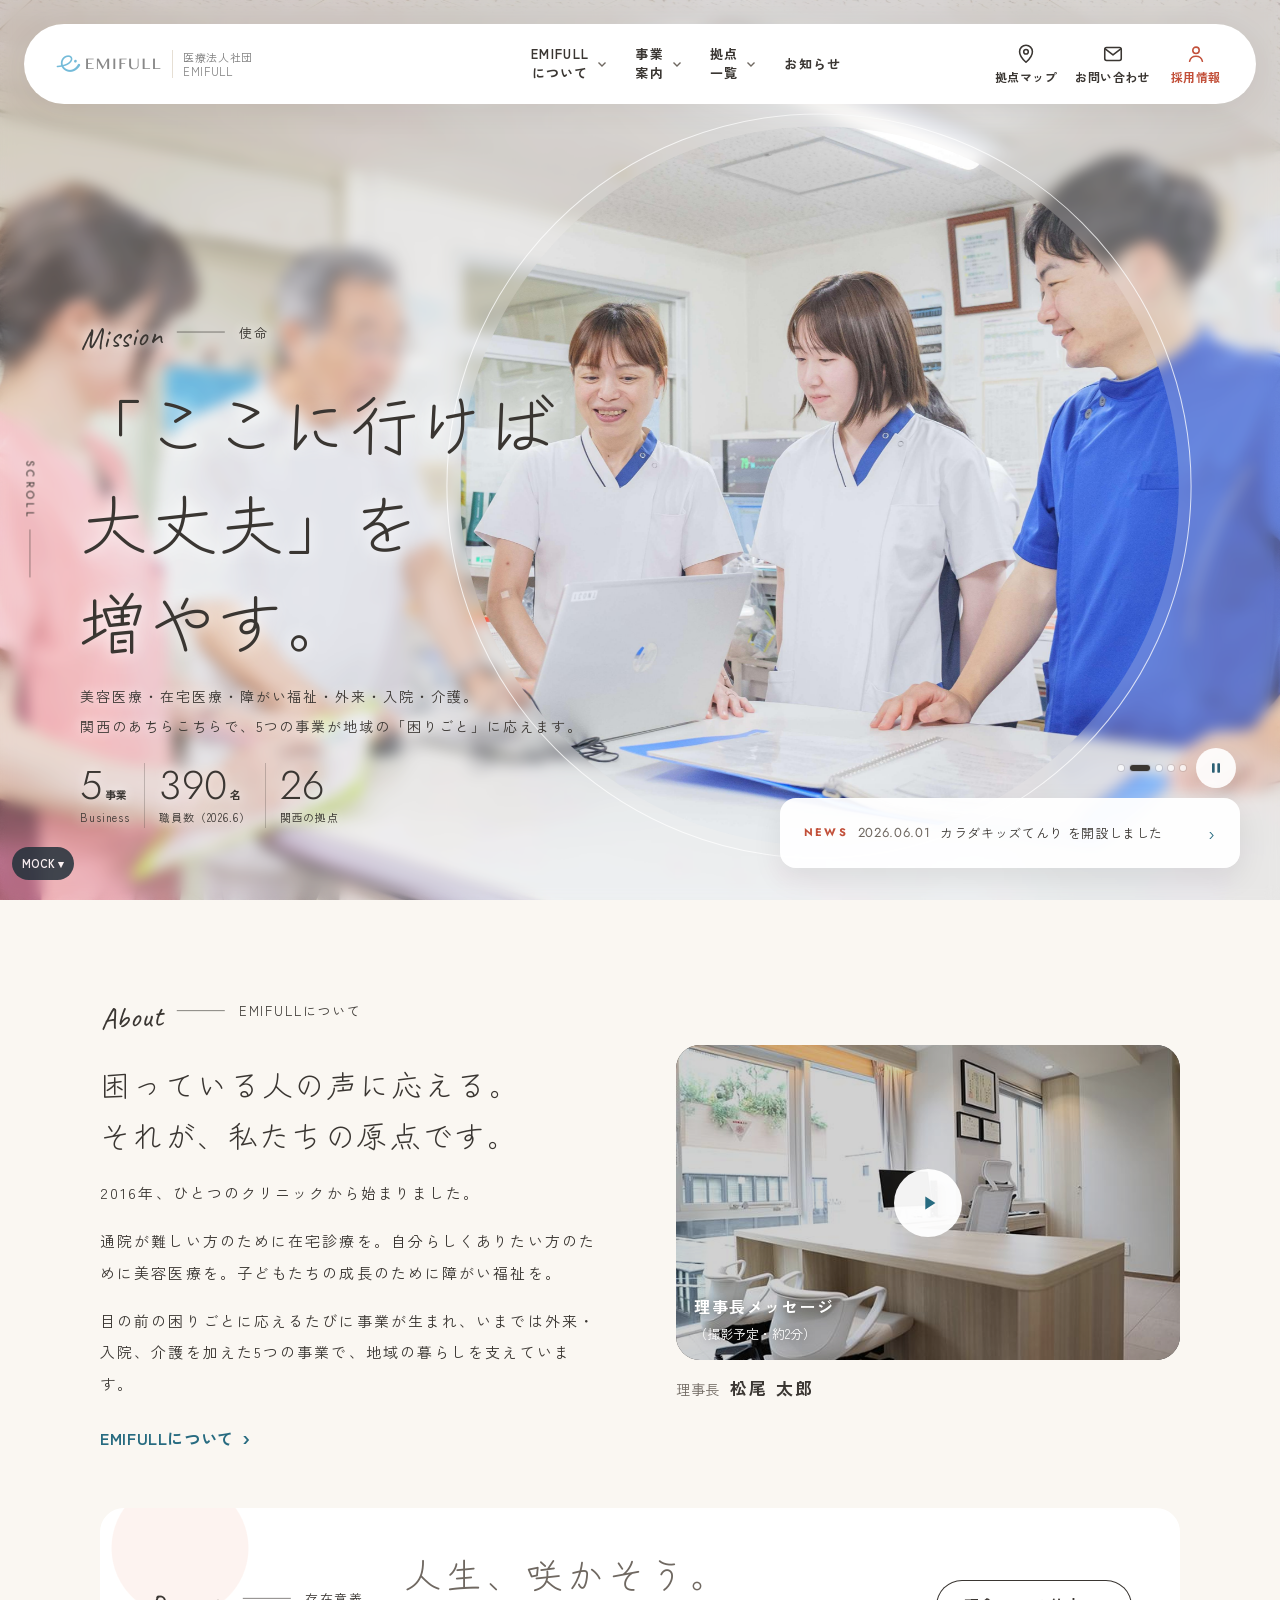
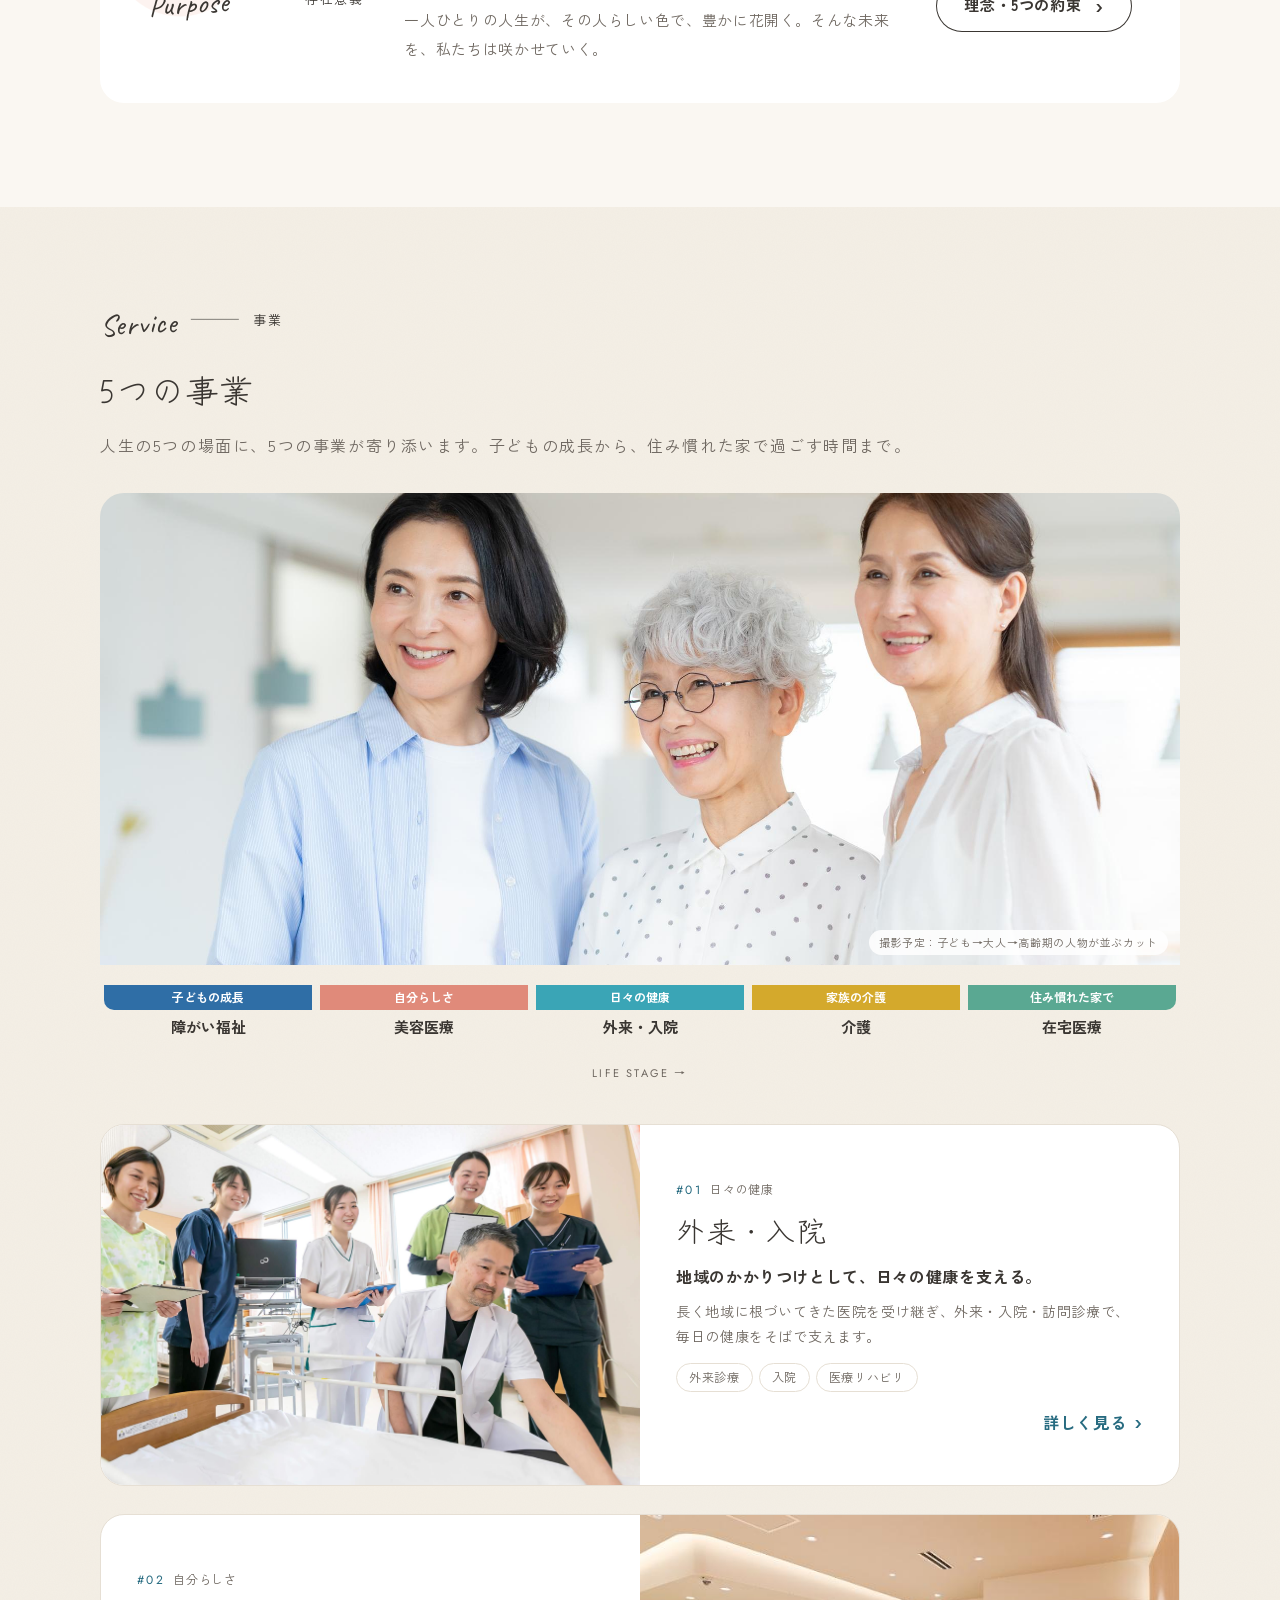
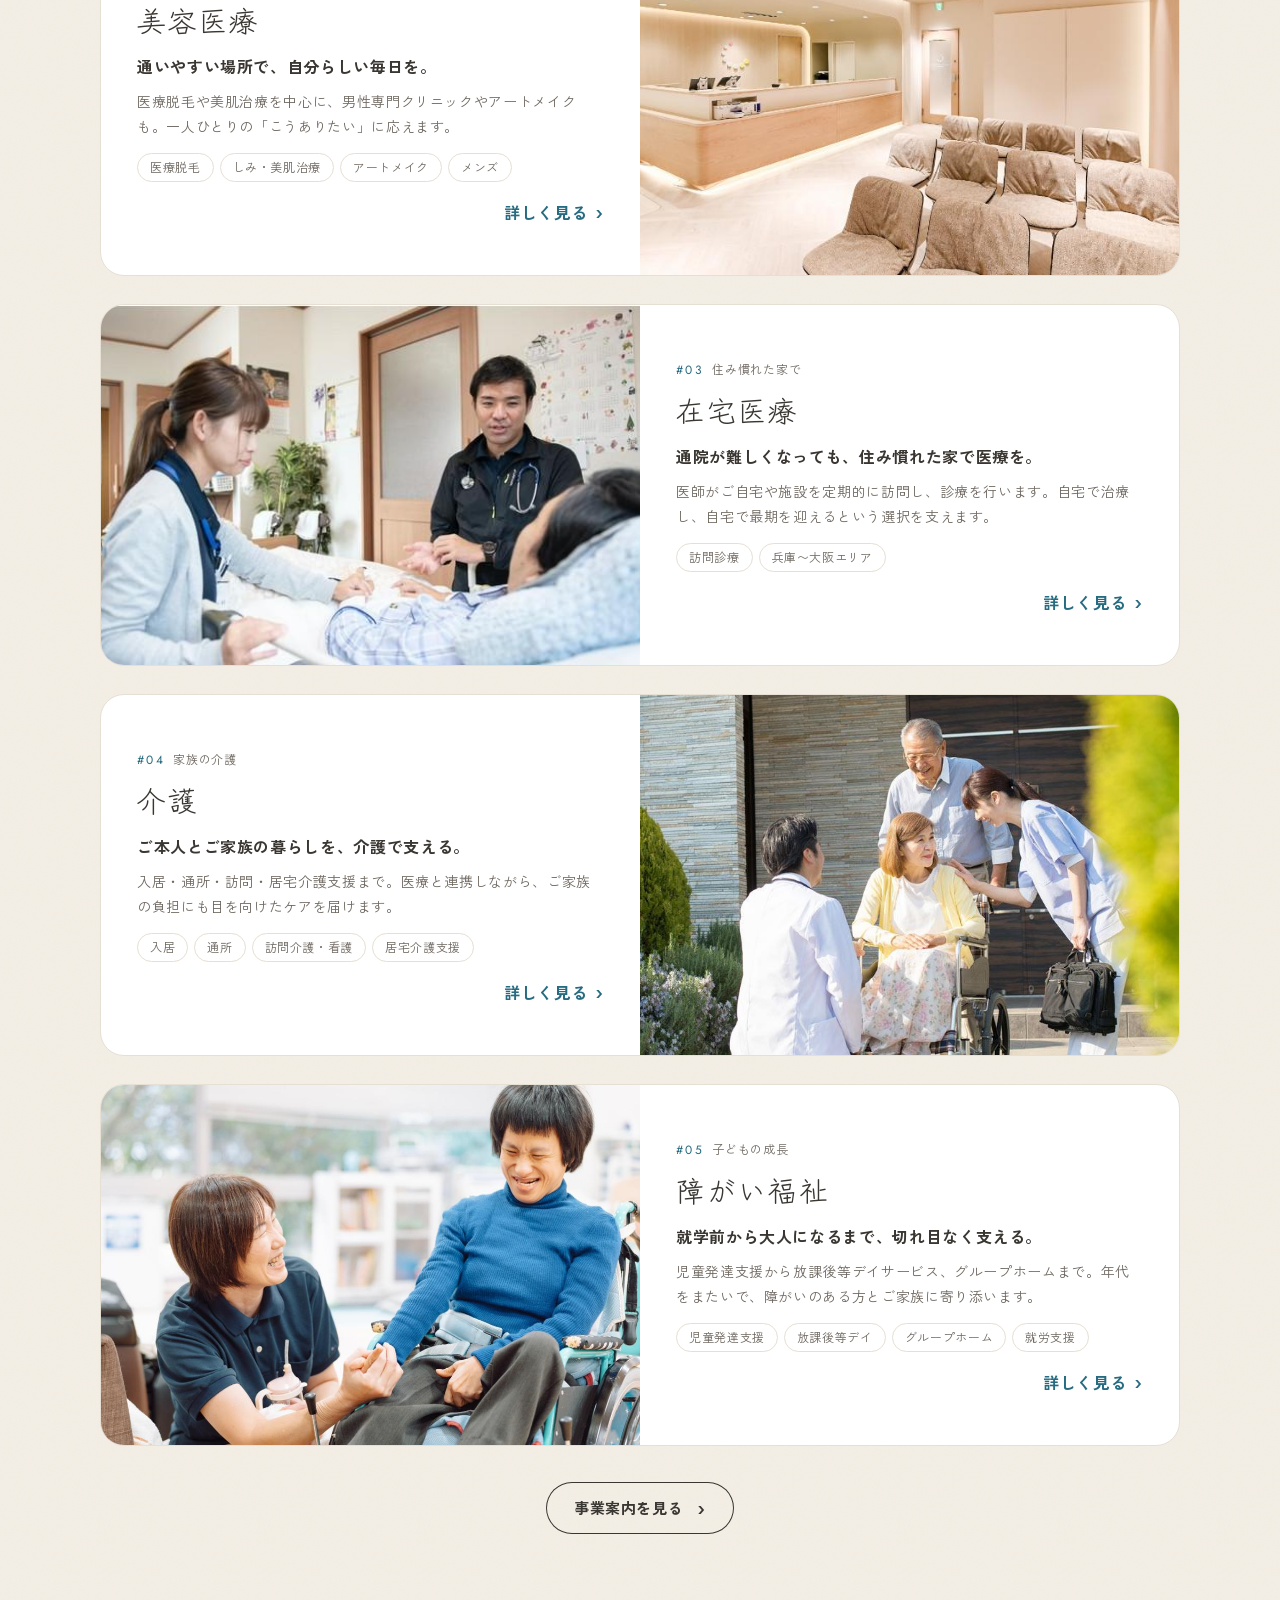
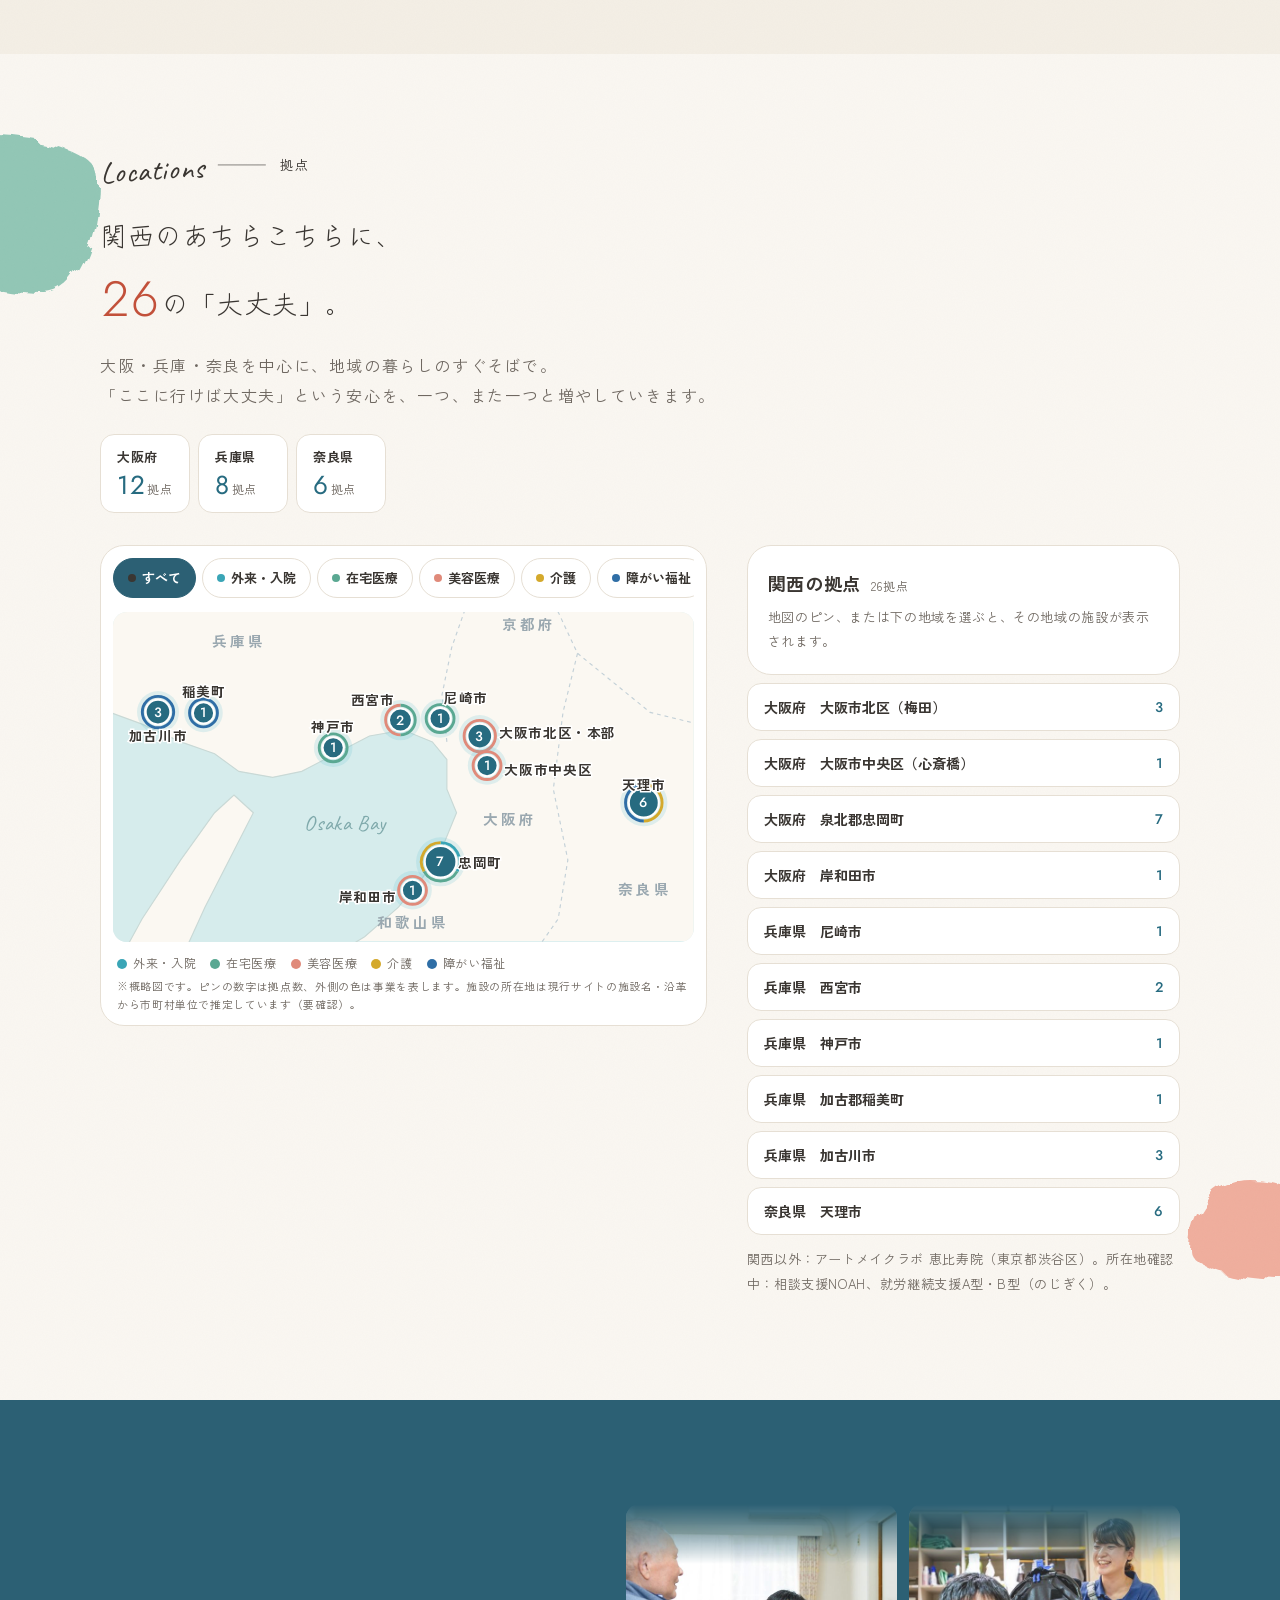
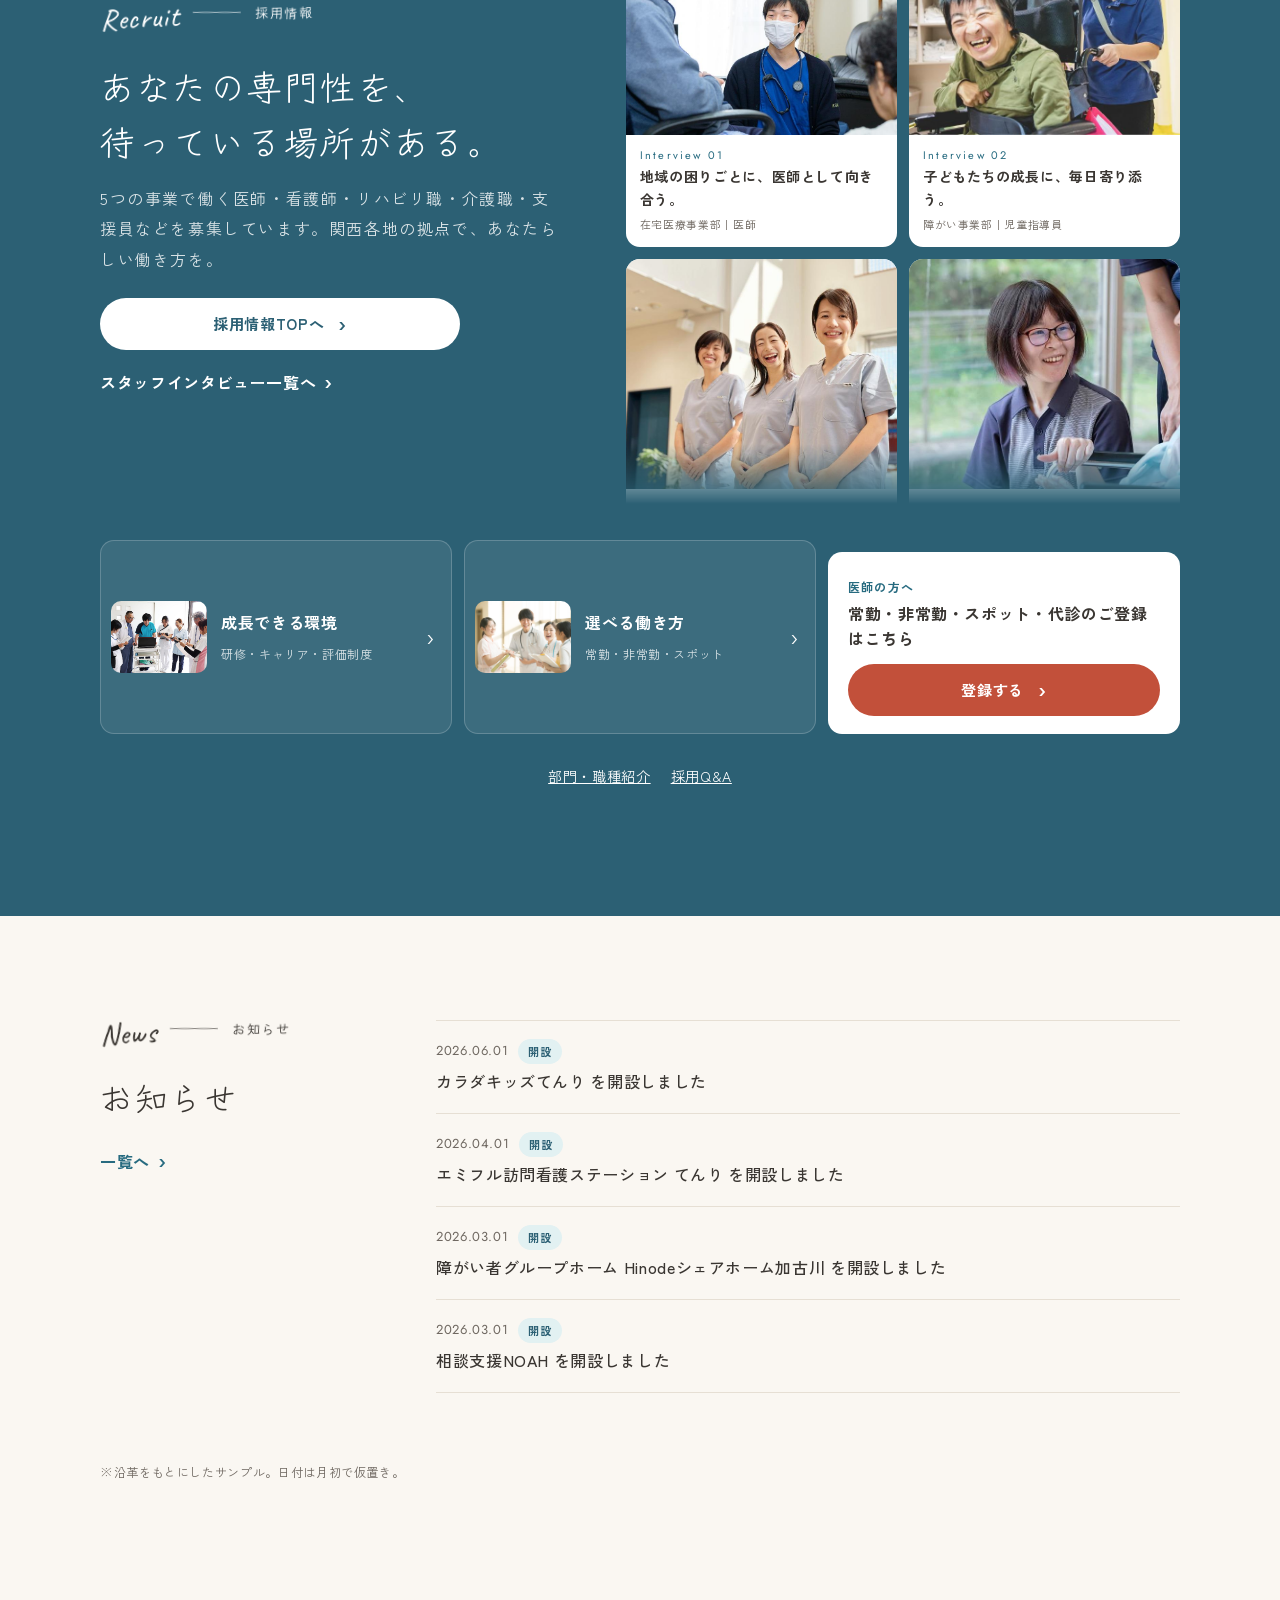
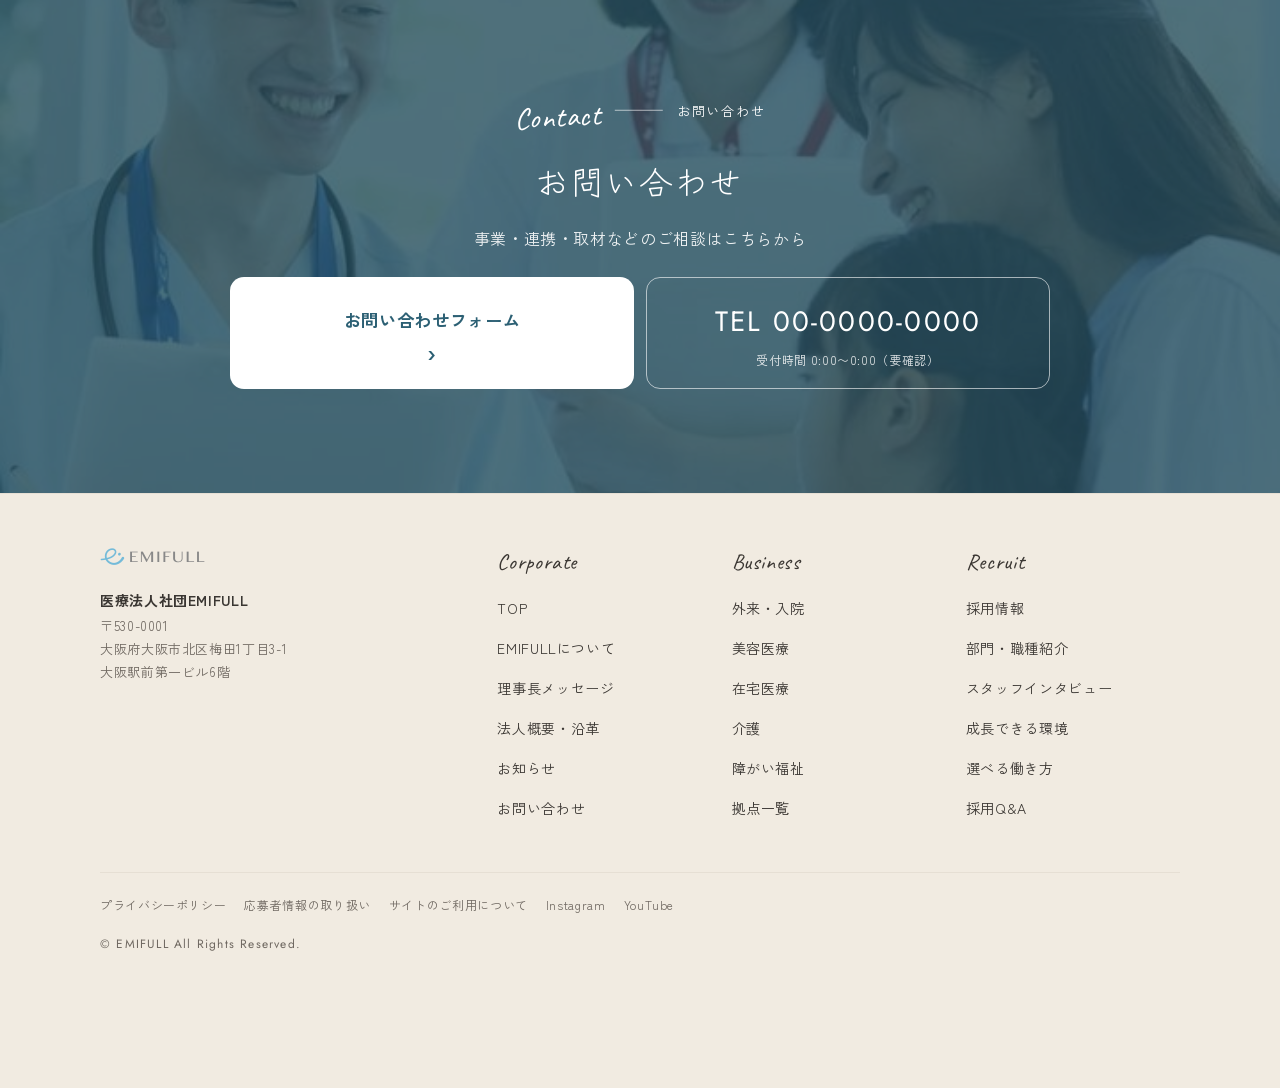
==== index.html @ 385b2067 "Add files via upload" ====
<!doctype html>
<html lang="ja">
<head>
<meta charset="utf-8">
<meta name="viewport" content="width=device-width, initial-scale=1, viewport-fit=cover">
<title>医療法人社団EMIFULL｜「ここに行けば大丈夫」を増やす。（モック）</title>
<meta name="description" content="美容医療・在宅医療・障がい福祉・外来・入院・介護。関西を中心に5つの事業で地域の困りごとに応える医療法人社団EMIFULLのコーポレートサイト（モック）">
<link rel="stylesheet" href="assets/style.css">
</head>
<body data-page="home" data-site="corp">
<div id="site-header"></div>

<main>
  <!-- 1 MV（参考サイトの構成：全面スライド＋すりガラス＋円レンズ／手書きコピーが1文字ずつ） -->
  <section class="mv" data-mv aria-label="メインビジュアル" data-req="MV：Missionをキャッチに／円レンズで「ここ」にピントが合う演出">
    <div class="mv__slides">
      <div class="mv__slide"><img src="img/ward-team.jpg" alt="病棟で患者を囲む医療チーム" fetchpriority="high"></div>
      <div class="mv__slide"><img src="img/station-team.jpg" alt="ナースステーションで話す医療スタッフ" loading="lazy"></div>
      <div class="mv__slide"><img src="img/nurse-child.jpg" alt="子どもの患者と話す看護師" loading="lazy" style="object-position:60% 40%"></div>
      <div class="mv__slide"><img src="img/home-doctor.jpg" alt="ご自宅で患者と話す医師と看護師" loading="lazy" style="object-position:65% 50%"></div>
      <div class="mv__slide"><img src="img/disability-care.jpg" alt="利用者と笑い合う支援員" loading="lazy" style="object-position:35% 50%"></div>
    </div>
    <div class="mv__mask" aria-hidden="true"></div>
    <div class="mv__ring" aria-hidden="true"></div>
    <div class="mv__inner">
      <div class="container">
        <span class="eyebrow mv__fade">Mission <small>使命</small></span>
        <h1 class="mv__copy" data-split>「ここに行けば<br>大丈夫」を<br>増やす。</h1>
        <p class="mv__sub mv__fade">美容医療・在宅医療・障がい福祉・外来・入院・介護。<br>関西のあちらこちらで、5つの事業が地域の「困りごと」に応えます。</p>
        <dl class="mv__stats mv__fade">
          <div><dd>5<small>事業</small></dd><dt>Business</dt></div>
          <div><dd>390<small>名</small></dd><dt>職員数（2026.6）</dt></div>
          <div><dd data-fac-count>26</dd><dt>関西の拠点</dt></div>
        </dl>
      </div>
    </div>
    <div class="mv__ctrl"><div class="mv__dots" aria-hidden="true"><span></span><span></span><span></span><span></span><span></span></div><button class="video-toggle" type="button" aria-label="スライドを停止"></button></div>
    <span class="mv__scroll" aria-hidden="true">SCROLL</span>
    <a class="mv__news" href="#news"><b>NEWS</b><time>2026.06.01</time><span>カラダキッズてんり を開設しました</span></a>
  </section>

  <!-- 2 ABOUT -->
  <section class="section" id="about">
    <div class="container">
      <div class="about-grid">
        <div class="reveal">
          <span class="eyebrow">About <small>EMIFULLについて</small></span>
          <h2 class="about-copy" style="margin-top:22px">困っている人の声に応える。<br>それが、私たちの原点です。</h2>
          <div class="verse" style="font-size:15px">
            <p>2016年、ひとつのクリニックから始まりました。</p>
            <p>通院が難しい方のために在宅診療を。自分らしくありたい方のために美容医療を。子どもたちの成長のために障がい福祉を。</p>
            <p>目の前の困りごとに応えるたびに事業が生まれ、いまでは外来・入院、介護を加えた5つの事業で、地域の暮らしを支えています。</p>
          </div>
          <a class="link-more" href="about.html">EMIFULLについて</a>
        </div>
        <div class="reveal">
          <button class="ceo-video" type="button" aria-label="理事長メッセージ動画を再生" data-req="理事長メッセージ動画（クリック後読込）">
            <img src="img/consult-room.jpg" alt="" loading="lazy">
            <span class="play"><svg viewBox="0 0 24 24" fill="currentColor"><path d="M8 5v14l11-7z"/></svg></span>
            <span class="ceo-video__cap"><b>理事長メッセージ</b>（撮影予定・約2分）</span>
          </button>
          <p class="ceo-sign">理事長<b>松尾 太郎</b></p>
        </div>
      </div>

      <div class="mission-band paper reveal">
        <span class="eyebrow">Purpose <small>存在意義</small></span>
        <div>
          <p class="mission">人生、咲かそう。</p>
          <p style="margin-top:8px">一人ひとりの人生が、その人らしい色で、豊かに花開く。そんな未来を、私たちは咲かせていく。</p>
        </div>
        <a class="btn btn--ghost btn--arrow" href="about.html#pmvv">理念・5つの約束</a>
      </div>
    </div>
  </section>

  <!-- 3 SERVICE -->
  <section class="section section--tint paper" id="business">
    <div class="container">
      <div class="sec-head">
        <span class="eyebrow">Service <small>事業</small></span>
        <h2 class="h-sec" style="margin-top:20px">5つの事業</h2>
        <p class="lead">人生の5つの場面に、5つの事業が寄り添います。子どもの成長から、住み慣れた家で過ごす時間まで。</p>
      </div>

      <div class="life reveal" data-req="人生の歩みと事業を1枚の図で">
        <figure class="life__visual" style="margin:0"><img src="img/seniors.jpg" alt="" loading="lazy"><figcaption>撮影予定：子ども→大人→高齢期の人物が並ぶカット</figcaption></figure>
        <ol class="life__bar">
          <li><a href="#biz-shogai"><span class="stage">子どもの成長</span><b>障がい福祉</b></a></li>
          <li><a href="#biz-biyou"><span class="stage">自分らしさ</span><b>美容医療</b></a></li>
          <li><a href="#biz-gairai"><span class="stage">日々の健康</span><b>外来・入院</b></a></li>
          <li><a href="#biz-kaigo"><span class="stage">家族の介護</span><b>介護</b></a></li>
          <li><a href="#biz-zaitaku"><span class="stage">住み慣れた家で</span><b>在宅医療</b></a></li>
        </ol>
        <p class="life__arrow">LIFE STAGE →</p>
      </div>

      <div class="biz-rows">
        <article class="biz-row reveal" id="biz-gairai">
          <div class="biz-row__img"><img src="img/ward-team.jpg" alt="病棟で患者を囲む医療チーム" loading="lazy"></div>
          <div class="biz-row__body">
            <span class="biz-row__no">#01<span>日々の健康</span></span>
            <h3>外来・入院</h3>
            <p class="catch">地域のかかりつけとして、日々の健康を支える。</p>
            <p class="desc">長く地域に根づいてきた医院を受け継ぎ、外来・入院・訪問診療で、毎日の健康をそばで支えます。</p>
            <ul class="pills"><li>外来診療</li><li>入院</li><li>医療リハビリ</li></ul>
            <a class="link-more" href="business.html#gairai">詳しく見る</a>
          </div>
        </article>
        <article class="biz-row reveal" id="biz-biyou">
          <div class="biz-row__img"><img src="img/lobby.jpg" alt="明るいクリニックの待合" loading="lazy"></div>
          <div class="biz-row__body">
            <span class="biz-row__no">#02<span>自分らしさ</span></span>
            <h3>美容医療</h3>
            <p class="catch">通いやすい場所で、自分らしい毎日を。</p>
            <p class="desc">医療脱毛や美肌治療を中心に、男性専門クリニックやアートメイクも。一人ひとりの「こうありたい」に応えます。</p>
            <ul class="pills"><li>医療脱毛</li><li>しみ・美肌治療</li><li>アートメイク</li><li>メンズ</li></ul>
            <a class="link-more" href="business.html#biyou">詳しく見る</a>
          </div>
        </article>
        <article class="biz-row reveal" id="biz-zaitaku">
          <div class="biz-row__img"><img src="img/home-doctor.jpg" alt="ご自宅で診療する医師" loading="lazy" style="object-position:70% 50%"></div>
          <div class="biz-row__body">
            <span class="biz-row__no">#03<span>住み慣れた家で</span></span>
            <h3>在宅医療</h3>
            <p class="catch">通院が難しくなっても、住み慣れた家で医療を。</p>
            <p class="desc">医師がご自宅や施設を定期的に訪問し、診療を行います。自宅で治療し、自宅で最期を迎えるという選択を支えます。</p>
            <ul class="pills"><li>訪問診療</li><li>兵庫〜大阪エリア</li></ul>
            <a class="link-more" href="business.html#zaitaku">詳しく見る</a>
          </div>
        </article>
        <article class="biz-row reveal" id="biz-kaigo">
          <div class="biz-row__img"><img src="img/home-outdoor.jpg" alt="車いすの利用者と話す介護職員" loading="lazy"></div>
          <div class="biz-row__body">
            <span class="biz-row__no">#04<span>家族の介護</span></span>
            <h3>介護</h3>
            <p class="catch">ご本人とご家族の暮らしを、介護で支える。</p>
            <p class="desc">入居・通所・訪問・居宅介護支援まで。医療と連携しながら、ご家族の負担にも目を向けたケアを届けます。</p>
            <ul class="pills"><li>入居</li><li>通所</li><li>訪問介護・看護</li><li>居宅介護支援</li></ul>
            <a class="link-more" href="business.html#kaigo">詳しく見る</a>
          </div>
        </article>
        <article class="biz-row reveal" id="biz-shogai">
          <div class="biz-row__img"><img src="img/disability-care.jpg" alt="利用者と笑顔で過ごす支援員" loading="lazy" style="object-position:30% 50%"></div>
          <div class="biz-row__body">
            <span class="biz-row__no">#05<span>子どもの成長</span></span>
            <h3>障がい福祉</h3>
            <p class="catch">就学前から大人になるまで、切れ目なく支える。</p>
            <p class="desc">児童発達支援から放課後等デイサービス、グループホームまで。年代をまたいで、障がいのある方とご家族に寄り添います。</p>
            <ul class="pills"><li>児童発達支援</li><li>放課後等デイ</li><li>グループホーム</li><li>就労支援</li></ul>
            <a class="link-more" href="business.html#shogai">詳しく見る</a>
          </div>
        </article>
      </div>
      <p class="center" style="margin-top:36px"><a class="btn btn--ghost btn--arrow" href="business.html">事業案内を見る</a></p>
    </div>
  </section>

  <!-- 4 LOCATIONS（新規） -->
  <section class="section paper" id="locations" data-kansai-map>
    <div class="blobs" aria-hidden="true">
      <span class="blob blob--sage s2" style="width:180px;height:160px;left:-80px;top:80px"></span>
      <span class="blob blob--coral s4" style="width:120px;height:100px;right:-30px;bottom:120px;opacity:.55"></span>
    </div>
    <div class="container">
      <div class="sec-head">
        <span class="eyebrow">Locations <small>拠点</small></span>
        <p class="loc-lead" style="margin-top:22px">関西のあちらこちらに、<br><em data-fac-count>26</em>の「大丈夫」。</p>
        <p class="lead">大阪・兵庫・奈良を中心に、地域の暮らしのすぐそばで。<br>「ここに行けば大丈夫」という安心を、一つ、また一つと増やしていきます。</p>
        <ul class="loc-prefs">
          <li><b>大阪府</b><span data-pref-count="大阪府">0</span><span><small>拠点</small></span></li>
          <li><b>兵庫県</b><span data-pref-count="兵庫県">0</span><span><small>拠点</small></span></li>
          <li><b>奈良県</b><span data-pref-count="奈良県">0</span><span><small>拠点</small></span></li>
        </ul>
      </div>
      <div class="loc">
        <div class="map-card" data-req="現行サイト掲載施設を市町村単位でプロット（住所確定後に正確な座標へ）">
          <div class="map-filter" role="group" aria-label="事業で絞り込む"></div>
          <div class="map-holder"></div>
          <div class="map-legend"><span><i style="background:var(--biz-gairai)"></i>外来・入院</span><span><i style="background:var(--biz-zaitaku)"></i>在宅医療</span><span><i style="background:var(--biz-biyou)"></i>美容医療</span><span><i style="background:var(--biz-kaigo)"></i>介護</span><span><i style="background:var(--biz-shogai)"></i>障がい福祉</span></div>
          <p class="map-note">※概略図です。ピンの数字は拠点数、外側の色は事業を表します。施設の所在地は現行サイトの施設名・沿革から市町村単位で推定しています（要確認）。</p>
        </div>
        <div class="loc-side">
          <div class="loc-panel" aria-live="polite"></div>
          <div class="loc-areas"></div>
          <p class="loc-outside"></p>
        </div>
      </div>
    </div>
  </section>

  <!-- 5 RECRUIT -->
  <section class="section section--deep" id="recruit" style="overflow:hidden">
    <div class="container">
      <div class="rec-grid">
        <div>
          <span class="eyebrow">Recruit <small>採用情報</small></span>
          <h2 class="rec-copy" style="margin-top:22px">あなたの専門性を、<br>待っている場所がある。</h2>
          <p class="lead">5つの事業で働く医師・看護師・リハビリ職・介護職・支援員などを募集しています。関西各地の拠点で、あなたらしい働き方を。</p>
          <div style="display:grid;gap:10px;max-width:360px">
            <a class="btn btn--white btn--arrow" href="recruit.html">採用情報TOPへ</a>
            <a class="link-more" href="interview.html">スタッフインタビュー一覧へ</a>
          </div>
        </div>
        <div class="marquee" data-req="インタビューを2列で上下逆方向に流す（ホバーで停止）">
          <div class="marquee__col">
            <a class="iv-card" href="interview.html"><img src="img/young-doctor.jpg" alt="" loading="lazy" style="object-position:55% 30%"><div><span class="no">Interview 01</span><b>地域の困りごとに、医師として向き合う。</b><span>在宅医療事業部｜医師</span></div></a>
            <a class="iv-card" href="interview.html"><img src="img/nurses-three.jpg" alt="" loading="lazy" style="object-position:80% 30%"><div><span class="no">Interview 03</span><b>一人ひとりの「こうありたい」に。</b><span>美容事業部｜看護師</span></div></a>
            <a class="iv-card" href="interview.html"><img src="img/station-team.jpg" alt="" loading="lazy"><div><span class="no">Interview 05</span><b>地域のかかりつけを、チームで守る。</b><span>外来・入院｜看護師</span></div></a>
            <a class="iv-card" href="interview.html"><img src="img/young-doctor.jpg" alt="" loading="lazy" style="object-position:55% 30%"><div><span class="no">Interview 01</span><b>地域の困りごとに、医師として向き合う。</b><span>在宅医療事業部｜医師</span></div></a>
            <a class="iv-card" href="interview.html"><img src="img/nurses-three.jpg" alt="" loading="lazy" style="object-position:80% 30%"><div><span class="no">Interview 03</span><b>一人ひとりの「こうありたい」に。</b><span>美容事業部｜看護師</span></div></a>
            <a class="iv-card" href="interview.html"><img src="img/station-team.jpg" alt="" loading="lazy"><div><span class="no">Interview 05</span><b>地域のかかりつけを、チームで守る。</b><span>外来・入院｜看護師</span></div></a>
          </div>
          <div class="marquee__col marquee__col--down">
            <a class="iv-card" href="interview.html"><img src="img/disability-walk.jpg" alt="" loading="lazy"><div><span class="no">Interview 02</span><b>子どもたちの成長に、毎日寄り添う。</b><span>障がい事業部｜児童指導員</span></div></a>
            <a class="iv-card" href="interview.html"><img src="img/care-staff.jpg" alt="" loading="lazy" style="object-position:45% 30%"><div><span class="no">Interview 04</span><b>住み慣れた家での暮らしを支える。</b><span>介護事業部｜介護職</span></div></a>
            <a class="iv-card" href="interview.html"><img src="img/rehab-pt.jpg" alt="" loading="lazy"><div><span class="no">Interview 06</span><b>「できた」を一緒に喜べる仕事。</b><span>外来・入院｜理学療法士</span></div></a>
            <a class="iv-card" href="interview.html"><img src="img/disability-walk.jpg" alt="" loading="lazy"><div><span class="no">Interview 02</span><b>子どもたちの成長に、毎日寄り添う。</b><span>障がい事業部｜児童指導員</span></div></a>
            <a class="iv-card" href="interview.html"><img src="img/care-staff.jpg" alt="" loading="lazy" style="object-position:45% 30%"><div><span class="no">Interview 04</span><b>住み慣れた家での暮らしを支える。</b><span>介護事業部｜介護職</span></div></a>
            <a class="iv-card" href="interview.html"><img src="img/rehab-pt.jpg" alt="" loading="lazy"><div><span class="no">Interview 06</span><b>「できた」を一緒に喜べる仕事。</b><span>外来・入院｜理学療法士</span></div></a>
          </div>
        </div>
      </div>

      <div class="rec-links">
        <a class="rec-link" href="recruit.html#system"><img src="img/team-laptop.jpg" alt="" loading="lazy"><div><b>成長できる環境</b><span>研修・キャリア・評価制度</span></div></a>
        <a class="rec-link" href="recruit.html#system"><img src="img/young-staff.jpg" alt="" loading="lazy"><div><b>選べる働き方</b><span>常勤・非常勤・スポット</span></div></a>
        <div class="doctor-entry" data-req="医師登録：まずはLINE/Googleフォーム等で簡易導入">
          <div><small>医師の方へ</small><p>常勤・非常勤・スポット・代診のご登録はこちら</p></div>
          <a class="btn btn--primary btn--arrow" href="#">登録する</a>
        </div>
      </div>
      <p class="rec-sub"><a href="recruit.html#work">部門・職種紹介</a><a href="recruit.html#faq">採用Q&amp;A</a></p>
    </div>
  </section>

  <!-- 6 NEWS -->
  <section class="section" id="news">
    <div class="container news-wrap">
      <div class="sec-head"><span class="eyebrow">News <small>お知らせ</small></span><h2 class="h-sec" style="margin-top:20px">お知らせ</h2><a class="link-more" href="#">一覧へ</a></div>
      <ul class="news-list">
        <li><a href="#"><span class="meta"><time>2026.06.01</time><span class="tag">開設</span></span><p>カラダキッズてんり を開設しました</p></a></li>
        <li><a href="#"><span class="meta"><time>2026.04.01</time><span class="tag">開設</span></span><p>エミフル訪問看護ステーション てんり を開設しました</p></a></li>
        <li><a href="#"><span class="meta"><time>2026.03.01</time><span class="tag">開設</span></span><p>障がい者グループホーム Hinodeシェアホーム加古川 を開設しました</p></a></li>
        <li><a href="#"><span class="meta"><time>2026.03.01</time><span class="tag">開設</span></span><p>相談支援NOAH を開設しました</p></a></li>
      </ul>
      <p class="sample-note" style="grid-column:1/-1">※沿革をもとにしたサンプル。日付は月初で仮置き。</p>
    </div>
  </section>

  <!-- 7 CONTACT -->
  <section class="section contact" id="contact">
    <div class="contact__bg"><img src="img/outpatient.jpg" alt="" loading="lazy"></div>
    <div class="container center">
      <span class="eyebrow">Contact <small>お問い合わせ</small></span>
      <h2 class="h-sec" style="margin-top:20px">お問い合わせ</h2>
      <p style="margin:0;opacity:.9">事業・連携・取材などのご相談はこちらから</p>
      <div class="contact-grid" style="max-width:820px;margin-left:auto;margin-right:auto">
        <a class="contact-box contact-box--form" href="contact.html">お問い合わせフォーム</a>
        <a class="contact-box contact-box--tel" href="tel:0000000000"><b>TEL 00-0000-0000</b><span>受付時間 0:00〜0:00（要確認）</span></a>
      </div>
    </div>
  </section>
</main>

<div id="site-footer"></div>
<script src="assets/main.js"></script>
</body>
</html>
---- assets/style.css ----
/* =========================================================
   EMIFULL Corporate & Recruiting — Mock stylesheet v2
   トンマナ：ロゴ（スカイブルー × グレー）／白基調・余白（方向性①）
             アーチ切り抜き・自然光の写真で温度感（方向性②）
   Mobile first → 768 / 1080px で横長最適化
   ========================================================= */

@import url("https://fonts.googleapis.com/css2?family=Caveat:wght@400;500&family=Jost:wght@300;400;500&family=Zen+Kurenaido&family=Zen+Kaku+Gothic+New:wght@400;500;700&display=swap");

:root {
  /* ---- Brand tokens：PMVV「BRAND PHILOSOPHY」の水彩パレットから抽出（暫定） ---- */
  --w-aqua: #5bbccb;           /* 水彩アクア（ロゴ「e」とも親和） */
  --w-coral: #e8735a;          /* 水彩コーラル */
  --w-mustard: #e8c14b;        /* 水彩マスタード */
  --w-blush: #f2c3b8;          /* 水彩ピンク */
  --w-sage: #74b9a6;           /* 水彩セージ */
  --w-blue: #2f6ea6;           /* 水彩ブルー */

  --c-brand: var(--w-aqua);
  --c-brand-ink: #276b80;      /* 文字・リンク用（紙地でコントラスト確保） */
  --c-brand-deep: #2c6074;
  --c-brand-tint: #e2f1f2;
  --c-brand-tint2: #f4efe6;    /* 生成り（濃） */
  --c-cta: #c2503a;            /* 主要CTA（コーラルを濃く：白文字4.5:1以上） */
  --c-cta-hover: #a8402c;
  --c-gray: #808080;           /* ロゴ文字グレー */
  --c-bloom: var(--w-coral);
  --c-bloom-tint: #fbe8e1;
  --c-bg: #faf7f2;             /* 生成りの紙 */
  --c-surface: #ffffff;
  --c-text: #3a3632;           /* 墨 */
  --c-muted: #6f6861;
  --c-line: #e6dfd4;

  /* 事業カラー（マップ・タグ用：水彩パレット） */
  --biz-gairai: #3aa5b6;
  --biz-zaitaku: #5aa892;
  --biz-biyou: #e08a7a;
  --biz-kaigo: #d4a92c;
  --biz-shogai: #2f6ea6;

  --font-sans: "Zen Kaku Gothic New", "Hiragino Sans", "Noto Sans JP", sans-serif;
  --font-en: "Jost", "Zen Kaku Gothic New", sans-serif;
  --font-script: "Caveat", "Zen Kurenaido", cursive;
  --font-hand: "Zen Kurenaido", "Zen Kaku Gothic New", sans-serif;

  --radius-s: 8px;
  --radius-m: 14px;
  --radius-l: 24px;
  --shadow: 0 10px 30px rgba(30, 70, 95, .08);
  --gutter: 20px;
  --max: 1160px;
  --header-h: 64px;
}

*, *::before, *::after { box-sizing: border-box; }
html { -webkit-text-size-adjust: 100%; scroll-behavior: smooth; }
body {
  margin: 0; background: var(--c-bg); color: var(--c-text);
  font-family: var(--font-sans); font-size: 16px; line-height: 1.9; letter-spacing: .04em;
  overflow-x: hidden; font-feature-settings: "palt" 1;
}
img { max-width: 100%; display: block; }
a { color: inherit; }
button, input, select, textarea { font: inherit; color: inherit; }
:focus-visible { outline: 3px solid var(--c-brand); outline-offset: 2px; border-radius: 6px; }

.container { width: 100%; max-width: var(--max); margin: 0 auto; padding: 0 var(--gutter); }
.narrow { max-width: 780px; }

/* ---------- Typography ---------- */
/* 見出しラベル：「Purpose —— 存在意義」形式（手書き英字＋細線＋和文） */
.eyebrow {
  font-family: var(--font-script); font-weight: 400; font-size: 30px; line-height: 1; letter-spacing: .02em;
  color: var(--c-text); display: inline-flex; align-items: center; gap: 14px; transform: rotate(-3deg); transform-origin: left center;
}
.eyebrow small { font-family: var(--font-sans); font-size: 13px; letter-spacing: .14em; display: inline-flex; align-items: center; gap: 14px; transform: rotate(3deg); }
.eyebrow small::before { content: ""; width: 48px; height: 1px; background: currentColor; opacity: .6; }
.h-sec { font-family: var(--font-hand); font-weight: 400; font-size: 28px; line-height: 1.55; margin: 14px 0 16px; letter-spacing: .08em; }
.hand { font-family: var(--font-hand); font-weight: 400; }
.lead { color: var(--c-muted); margin: 0 0 24px; letter-spacing: .1em; }
.verse p { margin: 0 0 1.1em; letter-spacing: .14em; line-height: 2.1; }

/* ---------- 水彩ブロブ・紙・線（装飾） ---------- */
.paper { position: relative; isolation: isolate; }
.paper::after { content: ""; position: absolute; inset: 0; z-index: -1; pointer-events: none; opacity: .5; mix-blend-mode: multiply;
  background-image: url("data:image/svg+xml,%3Csvg xmlns='http://www.w3.org/2000/svg' width='160' height='160'%3E%3Cfilter id='n'%3E%3CfeTurbulence type='fractalNoise' baseFrequency='.9' numOctaves='2' stitchTiles='stitch'/%3E%3CfeColorMatrix values='0 0 0 0 .55 0 0 0 0 .5 0 0 0 0 .42 0 0 0 .09 0'/%3E%3C/filter%3E%3Crect width='160' height='160' filter='url(%23n)'/%3E%3C/svg%3E"); }
.blobs { position: absolute; inset: 0; z-index: -1; overflow: hidden; pointer-events: none; }
.blob { position: absolute; opacity: .78; filter: url(#wc); }
.blob--aqua { background: var(--w-aqua); }
.blob--coral { background: var(--w-coral); }
.blob--mustard { background: var(--w-mustard); }
.blob--blush { background: var(--w-blush); }
.blob--sage { background: var(--w-sage); }
.blob--blue { background: var(--w-blue); }
.blob.s1 { border-radius: 62% 38% 46% 54% / 48% 60% 40% 52%; }
.blob.s2 { border-radius: 40% 60% 30% 70% / 60% 30% 70% 40%; }
.blob.s3 { border-radius: 28% 72% 64% 36% / 40% 44% 56% 60%; }
.blob.s4 { border-radius: 50% 50% 18% 82% / 70% 30% 70% 30%; }
.loop-line { position: absolute; z-index: -1; pointer-events: none; fill: none; stroke: var(--c-text); stroke-width: 1.1; opacity: .75; }
.dab { display: inline-grid; place-items: center; width: 84px; height: 56px; font-family: var(--font-script); font-size: 34px; line-height: 1; color: var(--c-text);
  border-radius: 55% 45% 52% 48% / 60% 50% 50% 40%; }
.section { padding: 72px 0; }
.section--tint { background: var(--c-brand-tint2); }
.section--blue { background: var(--c-brand-tint); }
.section--warm { background: var(--c-bloom-tint); }
.section--teal, .section--deep { background: var(--c-brand-deep); color: #fff; }
.section--deep .lead, .section--teal .lead { color: rgba(255,255,255,.82); }
.section--deep .eyebrow, .section--teal .eyebrow { color: #fff; }
.sec-head { margin-bottom: 32px; }
.sec-head--row { display: flex; justify-content: space-between; align-items: end; gap: 16px; flex-wrap: wrap; }
.sec-head--center { text-align: center; }
.sec-head--center .lead { margin-left: auto; margin-right: auto; max-width: 40em; }

/* ---------- Buttons ---------- */
.btn {
  display: inline-flex; align-items: center; justify-content: center; gap: 10px;
  min-height: 52px; padding: 0 28px; border-radius: 999px; border: 0; cursor: pointer;
  font-weight: 700; text-decoration: none; font-size: 15px; transition: background .15s, color .15s, box-shadow .15s;
}
.btn--primary { background: var(--c-cta); color: #fff; }
.btn--primary:hover { background: var(--c-cta-hover); }
.btn--secondary { background: var(--c-brand-tint); color: var(--c-brand-deep); }
.btn--secondary:hover { background: #d8edf8; }
.btn--ghost { background: transparent; color: var(--c-text); box-shadow: inset 0 0 0 1px var(--c-text); }
.btn--ghost:hover { box-shadow: inset 0 0 0 1px var(--c-brand-ink); color: var(--c-brand-ink); }
.btn--white { background: #fff; color: var(--c-brand-deep); }
.btn--block { width: 100%; }
.btn--arrow::after { content: "›"; font-size: 20px; line-height: 1; margin-left: 4px; }
.btn .arrow { width: 18px; height: 18px; flex: none; }
.link-more { display: inline-flex; align-items: center; gap: 8px; font-weight: 700; text-decoration: none; color: var(--c-brand-ink); min-height: 44px; }
.link-more::after { content: "›"; font-size: 20px; line-height: 1; transition: transform .15s; }
.link-more:hover::after { transform: translateX(4px); }
.section--deep .link-more, .section--teal .link-more { color: #fff; }
.center { text-align: center; }

/* ---------- Header ---------- */
.site-header { position: sticky; top: 0; z-index: 50; height: var(--header-h); background: rgba(250,247,242,.94); backdrop-filter: blur(10px); border-bottom: 1px solid var(--c-line); }
.site-header .container { height: 100%; display: flex; align-items: center; gap: 8px; }
.logo { display: flex; align-items: center; gap: 8px; text-decoration: none; margin-right: auto; min-width: 0; }
.logo img { height: 26px; width: auto; }
.logo .logo-sub { font-size: 10px; color: var(--c-gray); letter-spacing: .06em; line-height: 1.3; border-left: 1px solid var(--c-line); padding-left: 8px; white-space: nowrap; }
.tag-recruit { font-family: var(--font-en); font-size: 10px; letter-spacing: .14em; background: var(--c-cta); color: #fff; padding: 2px 7px; border-radius: 4px; font-weight: 500; }
.gnav { display: none; }
.header-cta { min-height: 40px; padding: 0 14px; font-size: 13px; white-space: nowrap; }
.header-cta--sub { display: none; }
.menu-btn { width: 44px; height: 44px; border: 0; background: transparent; cursor: pointer; flex: none; display: grid; place-content: center; gap: 6px; border-radius: 50%; }
.menu-btn span { display: block; width: 22px; height: 1.5px; background: var(--c-text); transition: .2s; }
body.menu-open .menu-btn span:nth-child(1) { transform: translateY(7.5px) rotate(45deg); }
body.menu-open .menu-btn span:nth-child(2) { opacity: 0; }
body.menu-open .menu-btn span:nth-child(3) { transform: translateY(-7.5px) rotate(-45deg); }
.drawer { position: fixed; inset: var(--header-h) 0 0; z-index: 49; background: var(--c-bg); overflow-y: auto; padding: 16px var(--gutter) 120px; opacity: 0; visibility: hidden; transition: .2s; }
body.menu-open .drawer { opacity: 1; visibility: visible; }
body.menu-open { overflow: hidden; }
.drawer ul { list-style: none; margin: 0 0 24px; padding: 0; }
.drawer li a { display: flex; justify-content: space-between; align-items: center; min-height: 58px; text-decoration: none; font-weight: 700; border-bottom: 1px solid var(--c-line); font-size: 16px; }
.drawer li a::after { content: "›"; color: var(--c-brand-ink); font-size: 22px; }
.drawer li a small { font-family: var(--font-en); color: var(--c-gray); font-weight: 400; font-size: 11px; letter-spacing: .2em; margin-left: 12px; }
.drawer .drawer-cta { display: grid; gap: 10px; }

/* ---------- Corporate hero ---------- */
.c-hero { position: relative; padding: 28px 0 0; overflow: hidden; }
.c-hero__grid { display: grid; gap: 24px; }
.c-hero__media { position: relative; border-radius: 160px 160px var(--radius-l) var(--radius-l); overflow: hidden; aspect-ratio: 4 / 4.4; }
.c-hero__media img { width: 100%; height: 100%; object-fit: cover; }
.c-hero__media .slide { position: absolute; inset: 0; opacity: 0; transition: opacity 1.2s ease; }
.c-hero__media .slide.is-active { opacity: 1; }
.c-hero__copy { font-family: var(--font-hand); font-weight: 400; font-size: 36px; line-height: 1.55; margin: 0 0 18px; letter-spacing: .04em; }
.c-hero__copy .q { font-size: .8em; color: var(--c-muted); }
.c-hero__copy .big { font-size: 1.12em; }
.c-hero__copy .dot { color: var(--c-brand); }
.c-hero__sub { color: var(--c-muted); margin: 0 0 24px; font-size: 15px; }
.stats { display: grid; grid-template-columns: repeat(3, auto); justify-content: start; gap: 0; margin: 0; padding: 0; }
.stats div { padding: 0 18px; border-left: 1px solid var(--c-line); }
.stats div:first-child { padding-left: 0; border-left: 0; }
.stats dt { font-size: 12px; color: var(--c-muted); order: 2; }
.stats dd { margin: 0; font-family: var(--font-en); font-weight: 300; font-size: 38px; line-height: 1.1; color: var(--c-brand-ink); }
.stats dd small { font-family: var(--font-sans); font-size: 13px; color: var(--c-text); margin-left: 3px; font-weight: 700; }
.video-toggle { position: absolute; z-index: 2; right: 14px; bottom: 14px; width: 44px; height: 44px; border-radius: 50%; border: 0; background: rgba(255,255,255,.9); color: var(--c-brand-deep); cursor: pointer; display: grid; place-items: center; box-shadow: var(--shadow); }
.video-toggle svg { width: 16px; height: 16px; }
.slide-dots { position: absolute; z-index: 2; left: 18px; bottom: 26px; display: flex; gap: 6px; }
.slide-dots span { width: 18px; height: 3px; border-radius: 2px; background: rgba(255,255,255,.55); }
.slide-dots span.is-active { background: #fff; }
.c-hero .blobs { z-index: 0; }
.c-hero .container { position: relative; z-index: 1; }
.news-ticker { margin-top: 28px; display: flex; align-items: center; gap: 12px; padding: 14px 18px; border: 1px solid var(--c-line); border-radius: var(--radius-m); text-decoration: none; background: #fff; font-size: 14px; }
.news-ticker b { font-family: var(--font-en); letter-spacing: .2em; font-size: 12px; color: var(--c-brand-ink); flex: none; }
.news-ticker time { font-family: var(--font-en); color: var(--c-muted); flex: none; font-size: 13px; }
.news-ticker span { overflow: hidden; text-overflow: ellipsis; white-space: nowrap; min-width: 0; }
.news-ticker::after { content: "›"; margin-left: auto; color: var(--c-brand-ink); font-size: 20px; }

/* Photo hero（下層／採用で使用） */
.hero { position: relative; min-height: min(calc(100svh - var(--header-h) - 16px), 720px); display: flex; align-items: flex-end; overflow: hidden; color: #fff; }
.hero__media { position: absolute; inset: 0; }
.hero__media img { width: 100%; height: 100%; object-fit: cover; object-position: 62% 30%; }
.hero::after { content: ""; position: absolute; inset: 0; background: linear-gradient(180deg, rgba(15,40,55,0) 35%, rgba(15,40,55,.6) 100%); }
.hero__body { position: relative; z-index: 1; padding-bottom: 36px; width: 100%; }
.hero__copy { font-family: var(--font-hand); font-weight: 400; font-size: 36px; line-height: 1.45; margin: 0 0 10px; letter-spacing: .08em; }
.hero__sub { margin: 0 0 22px; font-size: 15px; }
.hero__badge { font-family: var(--font-en); font-size: 12px; letter-spacing: .3em; opacity: .9; margin-bottom: 8px; display: block; }
.hero.is-playing .hero__media img, .c-hero.is-playing .slide.is-active img { animation: kenburns 14s ease-in-out infinite alternate; }
@keyframes kenburns { from { transform: scale(1); } to { transform: scale(1.06); } }
@media (prefers-reduced-motion: reduce) { .hero.is-playing .hero__media img, .c-hero.is-playing .slide img { animation: none; } }

/* Page hero (下層) */
.page-hero { padding: 40px 0 32px; }
.page-hero--band { background: var(--c-brand-tint2); border-bottom: 1px solid var(--c-line); margin-bottom: 0; }
.breadcrumb { font-size: 12px; color: var(--c-muted); margin-bottom: 14px; display: flex; flex-wrap: wrap; gap: 6px; }
.breadcrumb a { text-decoration: none; }
.breadcrumb a::after { content: "›"; margin-left: 6px; color: #b9c3c9; }
.page-title { font-family: var(--font-hand); font-weight: 400; font-size: 32px; line-height: 1.5; margin: 6px 0 0; letter-spacing: .08em; }

/* ---------- Arch photo ---------- */
.arch { border-radius: 999px 999px var(--radius-l) var(--radius-l); overflow: hidden; }
.arch img { width: 100%; height: 100%; object-fit: cover; }
.arch-sm { border-radius: 120px 120px var(--radius-m) var(--radius-m); overflow: hidden; }

/* ---------- About (TOP) ---------- */
.about-grid { display: grid; gap: 36px; }
.about-copy { font-family: var(--font-hand); font-size: 22px; font-weight: 400; line-height: 1.7; margin: 8px 0 16px; letter-spacing: .08em; }
.ceo-video { position: relative; display: block; width: 100%; border: 0; padding: 0; cursor: pointer; background: #000; border-radius: var(--radius-l); overflow: hidden; aspect-ratio: 16 / 10; text-align: left; }
.ceo-video img { width: 100%; height: 100%; object-fit: cover; opacity: .82; transition: opacity .2s; }
.ceo-video:hover img { opacity: .7; }
.ceo-video .play { top: 50%; left: 50%; right: auto; transform: translate(-50%, -50%); width: 68px; height: 68px; }
.ceo-video .play svg { width: 22px; height: 22px; }
.ceo-video__cap { position: absolute; left: 18px; bottom: 14px; color: #fff; font-size: 13px; text-shadow: 0 1px 8px rgba(0,0,0,.4); }
.ceo-video__cap b { display: block; font-size: 16px; letter-spacing: .1em; }
.ceo-sign { margin-top: 12px; font-size: 14px; color: var(--c-muted); }
.ceo-sign b { color: var(--c-text); font-size: 17px; margin-left: 10px; letter-spacing: .14em; }
.mission-band { margin-top: 48px; background: #fff; border-radius: var(--radius-l); padding: 32px 24px; display: grid; gap: 14px; position: relative; overflow: hidden; }
.mission-band::after { content: ""; position: absolute; right: -40px; top: -40px; width: 160px; height: 160px; border-radius: 50%; background: radial-gradient(circle, var(--c-bloom-tint) 0 60%, transparent 61%); }
.mission-band > * { position: relative; z-index: 1; }
.mission-band .mission { font-family: var(--font-hand); font-size: 32px; font-weight: 400; letter-spacing: .14em; margin: 0; line-height: 1.4; }
.mission-band .mission em { font-style: normal; color: var(--c-brand-ink); }
.mission-band p { margin: 0; color: var(--c-muted); font-size: 15px; }

/* ---------- Life stages (5事業 × 人生の5場面) ---------- */
.life { margin-bottom: 40px; }
.life__visual { border-radius: var(--radius-l) var(--radius-l) 0 0; overflow: hidden; aspect-ratio: 16 / 7; position: relative; }
.life__visual img { width: 100%; height: 100%; object-fit: cover; object-position: 50% 30%; }
.life__visual figcaption { position: absolute; right: 12px; bottom: 10px; font-size: 11px; background: rgba(255,255,255,.85); padding: 2px 10px; border-radius: 99px; color: var(--c-muted); }
.life__bar { list-style: none; margin: 0; padding: 0; display: grid; grid-template-columns: repeat(5, 1fr); }
.life__bar li a { display: flex; flex-direction: column; align-items: center; justify-content: center; text-decoration: none; text-align: center; min-height: 92px; padding: 10px 4px; gap: 6px; }
.life__bar .stage { display: block; width: 100%; font-size: 10px; color: #fff; padding: 4px 2px; font-weight: 700; letter-spacing: 0; line-height: 1.4; }
.life__bar li:nth-child(1) .stage { background: var(--biz-shogai); }
.life__bar li:nth-child(2) .stage { background: var(--biz-biyou); }
.life__bar li:nth-child(3) .stage { background: var(--biz-gairai); }
.life__bar li:nth-child(4) .stage { background: var(--biz-kaigo); }
.life__bar li:nth-child(5) .stage { background: var(--biz-zaitaku); }
.life__bar li:first-child .stage { border-radius: 0 0 0 10px; }
.life__bar li:last-child .stage { border-radius: 0 0 10px 0; }
.life__bar b { font-size: 12px; line-height: 1.4; letter-spacing: 0; }
.life__arrow { text-align: center; font-size: 11px; color: var(--c-muted); margin-top: 6px; font-family: var(--font-en); letter-spacing: .2em; }

.biz-rows { display: grid; gap: 20px; }
.biz-row { display: grid; gap: 0; background: #fff; border: 1px solid var(--c-line); border-radius: var(--radius-l); overflow: hidden; scroll-margin-top: calc(var(--header-h) + 16px); }
.biz-row__img { aspect-ratio: 16 / 10; overflow: hidden; }
.biz-row__img img { width: 100%; height: 100%; object-fit: cover; transition: transform .5s; }
.biz-row:hover .biz-row__img img { transform: scale(1.03); }
.biz-row__body { padding: 22px 22px 18px; display: flex; flex-direction: column; }
.biz-row__no { font-family: var(--font-en); font-size: 12px; letter-spacing: .2em; color: var(--c-brand-ink); }
.biz-row__no span { font-family: var(--font-sans); letter-spacing: .06em; margin-left: 8px; color: var(--c-muted); }
.biz-row h3 { font-family: var(--font-hand); font-weight: 400; font-size: 28px; margin: 2px 0 6px; letter-spacing: .1em; }
.biz-row .catch { font-weight: 700; margin: 0 0 8px; line-height: 1.7; }
.biz-row .desc { font-size: 14px; color: var(--c-muted); margin: 0 0 14px; line-height: 1.8; }
.pills { display: flex; flex-wrap: wrap; gap: 6px; margin: 0 0 8px; padding: 0; list-style: none; }
.pills li { font-size: 12px; border: 1px solid var(--c-line); border-radius: 99px; padding: 2px 12px; color: var(--c-muted); }
.biz-row .link-more { align-self: flex-end; }

/* 旧カード（採用ページ等） */
.biz-list { display: grid; gap: 16px; }
.biz-card { display: grid; grid-template-columns: 112px 1fr; gap: 14px; align-items: center; background: #fff; border: 1px solid var(--c-line); border-radius: var(--radius-m); padding: 10px; text-decoration: none; }
.biz-card__img { aspect-ratio: 1; border-radius: 10px; overflow: hidden; }
.biz-card__img img { width: 100%; height: 100%; object-fit: cover; }
.biz-card__no { font-family: var(--font-en); font-size: 11px; letter-spacing: .16em; color: var(--c-brand-ink); }
.biz-card h3 { margin: 0; font-size: 17px; }
.biz-card p { margin: 2px 0 0; font-size: 13px; color: var(--c-muted); line-height: 1.6; }

/* ---------- Locations map ---------- */
.loc { display: grid; gap: 24px; }
.loc-lead { font-family: var(--font-hand); font-size: 26px; font-weight: 400; line-height: 1.7; margin: 0 0 8px; letter-spacing: .06em; }
.loc-lead em { font-style: normal; font-family: var(--font-en); font-size: 1.9em; color: var(--c-cta); font-weight: 300; margin: 0 2px; vertical-align: -2px; }
.loc-prefs { display: flex; gap: 8px; flex-wrap: wrap; margin: 0 0 16px; padding: 0; list-style: none; }
.loc-prefs li { background: #fff; border-radius: var(--radius-m); padding: 10px 16px; border: 1px solid var(--c-line); min-width: 90px; }
.loc-prefs b { display: block; font-size: 13px; }
.loc-prefs span { font-family: var(--font-en); font-size: 26px; color: var(--c-brand-ink); line-height: 1.2; }
.loc-prefs span small { font-family: var(--font-sans); font-size: 12px; color: var(--c-muted); margin-left: 2px; }
.map-card { background: #fff; border-radius: var(--radius-l); border: 1px solid var(--c-line); padding: 12px; position: relative; }
.map-svg { width: 100%; height: auto; display: block; border-radius: var(--radius-m); background: #dcefef; touch-action: manipulation; }
.map-svg .land { fill: #fbf8f2; stroke: #c9d9d6; stroke-width: 1.2; }
.map-svg .island { fill: #fbf8f2; stroke: #c9d9d6; stroke-width: 1.2; }
.map-svg .border { fill: none; stroke: #c4d1d8; stroke-width: 1.2; stroke-dasharray: 4 4; }
.map-svg .pref { font: 700 15px var(--font-sans); fill: #9aa8b0; letter-spacing: .2em; }
.map-svg .city { font: 700 14px var(--font-sans); fill: var(--c-text); paint-order: stroke; stroke: #fff; stroke-width: 3px; }
.map-svg .pin { cursor: pointer; }
.map-svg .pin circle.halo { fill: var(--c-brand); opacity: .18; transition: r .2s; }
.map-svg .pin circle.core { fill: var(--c-brand-ink); stroke: #fff; stroke-width: 2; }
.map-svg .pin .num { font: 500 14px var(--font-en); fill: #fff; text-anchor: middle; dominant-baseline: central; pointer-events: none; }
.map-svg .pin.is-hq circle.core { fill: var(--c-cta); }
.map-svg .pin.is-dim { opacity: .18; }
.map-svg .pin:hover circle.halo, .map-svg .pin.is-active circle.halo { opacity: .35; }
.map-svg .pin:focus-visible { outline: none; }
.map-svg .pin:focus-visible circle.core { stroke: var(--c-text); stroke-width: 3; }
.map-legend { display: flex; flex-wrap: wrap; gap: 6px 14px; font-size: 12px; color: var(--c-muted); margin: 10px 4px 2px; }
.map-legend i { display: inline-block; width: 10px; height: 10px; border-radius: 50%; margin-right: 6px; vertical-align: -1px; }
.map-note { font-size: 11px; color: var(--c-muted); margin: 4px 4px 0; line-height: 1.6; }
.map-filter { display: flex; gap: 6px; overflow-x: auto; scrollbar-width: none; margin: 0 0 12px; padding-bottom: 2px; }
.map-filter::-webkit-scrollbar { display: none; }
.map-filter button { flex: none; min-height: 40px; padding: 0 14px; border-radius: 99px; border: 1px solid var(--c-line); background: #fff; font-size: 13px; font-weight: 700; cursor: pointer; display: inline-flex; align-items: center; gap: 6px; }
.map-filter button i { width: 8px; height: 8px; border-radius: 50%; }
.map-filter button[aria-pressed="true"] { background: var(--c-brand-deep); border-color: var(--c-brand-deep); color: #fff; }
.loc-panel { background: #fff; border-radius: var(--radius-l); border: 1px solid var(--c-line); padding: 20px; }
.loc-panel h3 { margin: 0 0 4px; font-size: 18px; display: flex; align-items: baseline; gap: 10px; }
.loc-panel h3 small { font-size: 12px; color: var(--c-muted); font-weight: 400; }
.loc-panel ul { list-style: none; margin: 10px 0 0; padding: 0; }
.loc-panel li { display: flex; gap: 10px; align-items: flex-start; padding: 10px 0; border-top: 1px dashed var(--c-line); font-size: 14px; line-height: 1.6; }
.loc-panel li i { flex: none; width: 9px; height: 9px; border-radius: 50%; margin-top: 7px; }
.loc-panel li small { display: block; font-size: 11px; color: var(--c-muted); }
.loc-panel .hint { font-size: 13px; color: var(--c-muted); margin: 0; }
.loc-panel .check { color: #9a6a00; font-size: 11px; font-weight: 700; margin-left: 4px; }
.loc-areas { display: grid; gap: 8px; margin-top: 8px; }
.loc-areas button { display: flex; justify-content: space-between; align-items: center; min-height: 48px; padding: 0 16px; border-radius: var(--radius-m); border: 1px solid var(--c-line); background: #fff; cursor: pointer; font-weight: 700; font-size: 14px; text-align: left; }
.loc-areas button span { font-family: var(--font-en); color: var(--c-brand-ink); font-weight: 500; }
.loc-areas button[aria-pressed="true"] { border-color: var(--c-brand-ink); background: var(--c-brand-tint2); }
.loc-outside { font-size: 13px; color: var(--c-muted); margin: 12px 0 0; }

/* ---------- Recruit section (TOP) ---------- */
.rec-grid { display: grid; gap: 32px; }
.rec-copy { font-family: var(--font-hand); font-size: 28px; font-weight: 400; line-height: 1.6; margin: 8px 0 14px; letter-spacing: .08em; }
.marquee { display: grid; grid-template-columns: 1fr 1fr; gap: 12px; height: 520px; overflow: hidden; mask-image: linear-gradient(180deg, transparent, #000 10%, #000 90%, transparent); -webkit-mask-image: linear-gradient(180deg, transparent, #000 10%, #000 90%, transparent); }
.marquee__col { display: flex; flex-direction: column; gap: 12px; animation: up 40s linear infinite; }
.marquee__col--down { animation-name: down; }
.marquee:hover .marquee__col { animation-play-state: paused; }
@keyframes up { from { transform: translateY(0); } to { transform: translateY(-50%); } }
@keyframes down { from { transform: translateY(-50%); } to { transform: translateY(0); } }
@media (prefers-reduced-motion: reduce) { .marquee__col { animation: none; } .marquee { height: auto; mask-image: none; -webkit-mask-image: none; } }
.iv-card { display: block; background: #fff; color: var(--c-text); border-radius: var(--radius-m); overflow: hidden; text-decoration: none; }
.iv-card img { aspect-ratio: 4 / 3.4; object-fit: cover; width: 100%; }
.iv-card div { padding: 12px 14px 14px; }
.iv-card .no { font-family: var(--font-en); font-size: 11px; letter-spacing: .2em; color: var(--c-brand-ink); }
.iv-card b { display: block; font-size: 14px; line-height: 1.6; margin: 2px 0 6px; }
.iv-card span { font-size: 11px; color: var(--c-muted); display: block; line-height: 1.5; }
.rec-links { display: grid; gap: 12px; margin-top: 36px; }
.rec-link { display: grid; grid-template-columns: 96px 1fr auto; align-items: center; gap: 14px; background: rgba(255,255,255,.08); border: 1px solid rgba(255,255,255,.2); border-radius: var(--radius-m); padding: 10px 16px 10px 10px; text-decoration: none; color: #fff; transition: background .15s; }
.rec-link:hover { background: rgba(255,255,255,.16); }
.rec-link img { width: 96px; aspect-ratio: 4 / 3; object-fit: cover; border-radius: 10px; }
.rec-link b { display: block; font-size: 16px; }
.rec-link span { font-size: 12px; opacity: .8; }
.rec-link::after { content: "›"; font-size: 22px; }
.doctor-entry { margin-top: 12px; background: #fff; color: var(--c-text); border-radius: var(--radius-m); padding: 18px 20px; display: grid; gap: 12px; }
.doctor-entry small { color: var(--c-brand-ink); font-weight: 700; font-size: 12px; letter-spacing: .1em; }
.doctor-entry p { margin: 0; font-weight: 700; line-height: 1.6; }
.rec-sub { display: flex; flex-wrap: wrap; gap: 4px 20px; justify-content: center; margin-top: 20px; font-size: 14px; }
.rec-sub a { color: #fff; min-height: 44px; display: inline-flex; align-items: center; }

/* ---------- Contact ---------- */
.contact { position: relative; overflow: hidden; color: #fff; }
.contact__bg { position: absolute; inset: 0; }
.contact__bg img { width: 100%; height: 100%; object-fit: cover; }
.contact::before { content: ""; position: absolute; inset: 0; background: rgba(38, 78, 92, .8); z-index: 1; }
.contact .container { position: relative; z-index: 2; }
.contact .eyebrow { color: #fff; }
.contact-grid { display: grid; gap: 12px; margin-top: 24px; }
.contact-box { display: flex; align-items: center; justify-content: center; flex-direction: column; min-height: 112px; border-radius: var(--radius-m); text-decoration: none; padding: 16px; text-align: center; }
.contact-box--form { background: #fff; color: var(--c-brand-deep); font-weight: 700; font-size: 17px; }
.contact-box--form::after { content: "›"; font-size: 22px; line-height: 1; margin-top: 4px; }
.contact-box--tel { border: 1px solid rgba(255,255,255,.6); color: #fff; }
.contact-box--tel b { font-family: var(--font-en); font-weight: 400; font-size: 28px; letter-spacing: .08em; }
.contact-box--tel span { font-size: 12px; opacity: .85; }

/* ---------- Footer ---------- */
.site-footer { background: #f1ebe1; border-top: 1px solid var(--c-line); padding: 48px 0 120px; font-size: 14px; }
.site-footer .logo img { height: 30px; }
.foot-addr { margin: 16px 0 0; font-size: 13px; color: var(--c-muted); line-height: 1.8; }
.foot-addr b { color: var(--c-text); font-size: 14px; }
.foot-cols { display: grid; grid-template-columns: 1fr 1fr; gap: 0 20px; margin: 28px 0; }
.foot-cols h4 { margin: 0 0 4px; font-family: var(--font-script); font-weight: 400; font-size: 22px; color: var(--c-text); }
.foot-cols ul { list-style: none; padding: 0; margin: 0 0 16px; }
.foot-cols a { display: flex; align-items: center; min-height: 40px; text-decoration: none; }
.foot-cols a:hover { color: var(--c-brand-ink); }
.foot-sub { display: flex; flex-wrap: wrap; gap: 4px 18px; font-size: 12px; color: var(--c-muted); border-top: 1px solid var(--c-line); padding-top: 16px; }
.foot-sub a { text-decoration: none; min-height: 32px; display: inline-flex; align-items: center; }
.copyright { margin-top: 12px; font-family: var(--font-en); font-size: 12px; color: var(--c-muted); letter-spacing: .1em; }

/* ---------- Sticky CTA ---------- */
.sticky-cta { position: fixed; z-index: 40; left: 12px; right: 12px; bottom: calc(12px + env(safe-area-inset-bottom)); display: grid; grid-template-columns: 1fr 1fr 40px; gap: 8px; align-items: center; background: rgba(255,255,255,.97); border-radius: 999px; padding: 6px; box-shadow: 0 8px 30px rgba(20,60,85,.18); transform: translateY(140%); transition: transform .3s; }
.sticky-cta.is-show { transform: none; }
.sticky-cta .btn { min-height: 46px; font-size: 14px; padding: 0 12px; }
.sticky-cta__close { width: 40px; height: 40px; border-radius: 50%; border: 0; background: var(--c-brand-tint2); cursor: pointer; font-size: 18px; line-height: 1; }
body.menu-open .sticky-cta { transform: translateY(140%); }

/* ---------- Quick search ---------- */
.quick { position: relative; z-index: 3; margin-top: -28px; }
.quick__card { background: #fff; border-radius: var(--radius-l); box-shadow: var(--shadow); padding: 24px 20px; border: 1px solid var(--c-line); }
.quick__title { font-weight: 700; font-size: 18px; margin: 0 0 4px; display: flex; align-items: center; gap: 8px; }
.quick__title svg { width: 22px; height: 22px; color: var(--c-brand-ink); }
.quick__note { font-size: 13px; color: var(--c-muted); margin: 0 0 16px; }
.quick form { display: grid; gap: 12px; }
.field label { display: block; font-size: 13px; font-weight: 700; margin-bottom: 6px; }
.field label .req { color: #c0392b; font-size: 11px; margin-left: 6px; }
.step { display: inline-grid; place-items: center; width: 20px; height: 20px; border-radius: 50%; background: var(--c-brand-ink); color: #fff; font-size: 11px; margin-right: 6px; font-family: var(--font-en); }
.select, .input, .textarea { width: 100%; min-height: 52px; border-radius: 10px; border: 1px solid #cfd8de; background: #fff; padding: 0 16px; font-size: 16px; }
.textarea { min-height: 140px; padding: 12px 16px; resize: vertical; }
.select { padding-right: 44px; appearance: none; cursor: pointer; background-image: url("data:image/svg+xml,%3Csvg xmlns='http://www.w3.org/2000/svg' width='14' height='14' viewBox='0 0 24 24' fill='none' stroke='%2333393d' stroke-width='2.5'%3E%3Cpath d='M6 9l6 6 6-6'/%3E%3C/svg%3E"); background-repeat: no-repeat; background-position: right 16px center; }
.select:focus, .input:focus, .textarea:focus { border-color: var(--c-brand-ink); outline: none; box-shadow: 0 0 0 3px var(--c-brand-tint); }
.select.is-set { border-color: var(--c-brand-ink); background-color: var(--c-brand-tint2); font-weight: 700; }
.input[aria-invalid="true"], .textarea[aria-invalid="true"], .select[aria-invalid="true"] { border-color: #c0392b; background: #fdf3f2; }
.err { color: #c0392b; font-size: 13px; margin: 4px 0 0; display: none; }
.field.has-err .err { display: block; }

/* ---------- PMVV ---------- */
.pending { display: inline-block; font-size: 11px; font-weight: 700; background: #fff6dc; color: #7a5300; border: 1px dashed #d9a400; border-radius: 6px; padding: 1px 8px; margin-left: 6px; vertical-align: 2px; letter-spacing: 0; }
.values { display: grid; gap: 10px; counter-reset: v; padding: 0; list-style: none; margin: 8px 0 0; }
.values li { display: flex; gap: 12px; align-items: center; font-weight: 700; }
.values li::before { counter-increment: v; content: counter(v, decimal-leading-zero); font-family: var(--font-en); color: var(--c-brand-ink); font-size: 14px; }
.pmvv-photo { border-radius: var(--radius-l); overflow: hidden; aspect-ratio: 4 / 3; margin: 0 0 28px; }
.pmvv-photo img { width: 100%; height: 100%; object-fit: cover; }

/* ---------- Scroller / voice cards ---------- */
.scroller { display: flex; gap: 14px; overflow-x: auto; scroll-snap-type: x mandatory; padding: 4px var(--gutter) 16px; margin: 0 calc(var(--gutter) * -1); scrollbar-width: none; }
.scroller::-webkit-scrollbar { display: none; }
.scroller > * { scroll-snap-align: start; flex: none; }
.scroll-hint { font-size: 12px; color: var(--c-muted); }
.section--teal .scroll-hint, .section--deep .scroll-hint { color: rgba(255,255,255,.8); }
.voice-card { width: 64vw; max-width: 250px; text-decoration: none; color: inherit; }
.voice-card__media { position: relative; aspect-ratio: 9 / 16; border-radius: var(--radius-m); overflow: hidden; background: #000; }
.voice-card__media img { width: 100%; height: 100%; object-fit: cover; }
.voice-card__media::after { content: ""; position: absolute; inset: 0; background: linear-gradient(180deg, transparent 50%, rgba(0,0,0,.6)); }
.play { position: absolute; z-index: 1; top: 12px; right: 12px; width: 44px; height: 44px; border-radius: 50%; background: rgba(255,255,255,.95); display: grid; place-items: center; color: var(--c-brand-ink); }
.play svg { width: 16px; height: 16px; margin-left: 2px; }
.duration { position: absolute; z-index: 1; top: 18px; left: 12px; font-family: var(--font-en); font-size: 12px; background: rgba(0,0,0,.5); color: #fff; padding: 2px 8px; border-radius: 99px; }
.voice-card__cap { position: absolute; z-index: 1; left: 14px; right: 14px; bottom: 14px; color: #fff; }
.voice-card__cap b { display: block; font-size: 15px; line-height: 1.5; }
.voice-card__cap span { font-size: 12px; opacity: .9; }

/* ---------- Numbers / env ---------- */
.numbers { display: grid; grid-template-columns: 1fr 1fr; gap: 12px; }
.num { background: #fff; border-radius: var(--radius-m); padding: 18px 16px; border: 1px solid var(--c-line); }
.num dt { font-size: 13px; color: var(--c-muted); font-weight: 700; }
.num dd { margin: 4px 0 0; font-family: var(--font-en); font-weight: 400; font-size: 36px; line-height: 1.1; color: var(--c-brand-ink); }
.num dd small { font-family: var(--font-sans); font-size: 14px; color: var(--c-text); margin-left: 2px; }
.sample-note { font-size: 12px; color: var(--c-muted); margin-top: 12px; }
.env-list { display: grid; gap: 14px; margin-bottom: 28px; }
.env { display: grid; grid-template-columns: 48px 1fr; gap: 14px; background: #fff; border-radius: var(--radius-m); padding: 18px; border: 1px solid var(--c-line); }
.env__icon { width: 48px; height: 48px; border-radius: 50%; background: var(--c-brand-tint); color: var(--c-brand-ink); display: grid; place-items: center; }
.env__icon svg { width: 24px; height: 24px; }
.env h3 { margin: 0; font-size: 16px; }
.env p { margin: 2px 0 0; font-size: 14px; color: var(--c-muted); line-height: 1.7; }

/* ---------- News / jobs ---------- */
.news-list { list-style: none; margin: 0; padding: 0; border-top: 1px solid var(--c-line); }
.news-list a { display: grid; gap: 4px; padding: 18px 0; border-bottom: 1px solid var(--c-line); text-decoration: none; }
.news-list .meta { display: flex; gap: 10px; align-items: center; }
.news-list time { font-family: var(--font-en); font-size: 13px; color: var(--c-muted); }
.news-list p { margin: 0; font-weight: 500; line-height: 1.7; }
.news-list a:hover p { color: var(--c-brand-ink); }
.tag { display: inline-block; font-size: 11px; font-weight: 700; padding: 2px 10px; border-radius: 99px; background: var(--c-brand-tint); color: var(--c-brand-deep); white-space: nowrap; }
.tag--primary { background: var(--c-bloom-tint); color: #a2483a; }
.tag--line { background: transparent; box-shadow: inset 0 0 0 1px var(--c-line); color: var(--c-muted); }
.job-card { display: block; background: #fff; border-radius: var(--radius-m); padding: 18px; text-decoration: none; border: 1px solid var(--c-line); transition: border-color .15s, box-shadow .15s; }
.job-card:hover { border-color: var(--c-brand-ink); box-shadow: var(--shadow); }
.job-card__tags { display: flex; flex-wrap: wrap; gap: 6px; margin-bottom: 8px; }
.job-card h3 { margin: 0 0 8px; font-size: 17px; line-height: 1.5; }
.job-card dl { margin: 0; display: grid; gap: 4px; font-size: 14px; }
.job-card dl div { display: grid; grid-template-columns: 64px 1fr; gap: 8px; }
.job-card dt { color: var(--c-muted); }
.job-card dd { margin: 0; }
.job-card__foot { display: flex; justify-content: space-between; align-items: center; margin-top: 12px; padding-top: 12px; border-top: 1px dashed var(--c-line); font-size: 13px; color: var(--c-muted); }
.job-card__foot b { color: var(--c-brand-ink); }
.job-list { display: grid; gap: 12px; }

.cta-band { position: relative; overflow: hidden; border-radius: var(--radius-l); color: #fff; padding: 40px 24px; background: var(--c-brand-deep); }
.cta-band img { position: absolute; inset: 0; width: 100%; height: 100%; object-fit: cover; opacity: .25; }
.cta-band > *:not(img) { position: relative; }
.cta-band h2 { font-size: 24px; line-height: 1.5; margin: 0 0 10px; }
.cta-band p { margin: 0 0 20px; }
.cta-band .btns { display: grid; gap: 10px; }

/* ---------- Recruit specific ---------- */
.recruit-nav { display: flex; gap: 6px; overflow-x: auto; padding: 10px var(--gutter); margin: 0 calc(var(--gutter) * -1); scrollbar-width: none; }
.recruit-nav::-webkit-scrollbar { display: none; }
.recruit-nav a { flex: none; min-height: 40px; display: inline-flex; align-items: center; padding: 0 16px; border-radius: 99px; background: #fff; text-decoration: none; font-size: 14px; font-weight: 700; border: 1px solid var(--c-line); }
.subnav-wrap { background: var(--c-brand-tint2); border-bottom: 1px solid var(--c-line); position: sticky; top: var(--header-h); z-index: 30; }
.r-hero { position: relative; color: #fff; overflow: hidden; }
.r-hero__media { position: absolute; inset: 0; }
.r-hero__media img { width: 100%; height: 100%; object-fit: cover; object-position: 55% 20%; }
.r-hero::after { content: ""; position: absolute; inset: 0; background: linear-gradient(180deg, rgba(15,40,55,.05) 20%, rgba(15,40,55,.7)); }
.r-hero__body { position: relative; z-index: 1; padding-top: 220px; padding-bottom: 92px; }
.r-hero h1 { font-family: var(--font-hand); font-weight: 400; font-size: 34px; line-height: 1.5; margin: 0 0 10px; letter-spacing: .08em; }
.r-hero p { margin: 0; font-size: 15px; }

.job-types { display: grid; grid-template-columns: 1fr 1fr; gap: 10px; }
.job-type { display: flex; flex-direction: column; justify-content: space-between; gap: 8px; min-height: 104px; padding: 16px; border-radius: var(--radius-m); background: #fff; text-decoration: none; border: 1px solid var(--c-line); }
.job-type:hover { border-color: var(--c-brand-ink); }
.job-type b { font-size: 16px; line-height: 1.4; }
.job-type span { font-size: 12px; color: var(--c-muted); }
.job-type em { font-style: normal; font-family: var(--font-en); color: var(--c-brand-ink); font-size: 13px; }
.timeline { list-style: none; margin: 0; padding: 0; position: relative; }
.timeline::before { content: ""; position: absolute; left: 30px; top: 8px; bottom: 8px; width: 1px; background: var(--c-line); }
.timeline li { position: relative; display: grid; grid-template-columns: 62px 1fr; gap: 12px; padding-bottom: 20px; }
.timeline time { position: relative; z-index: 1; font-family: var(--font-en); font-size: 14px; background: #fff; text-align: center; padding: 2px 0; height: fit-content; border-radius: 99px; box-shadow: inset 0 0 0 1px var(--c-brand); color: var(--c-brand-ink); }
.timeline b { display: block; }
.timeline p { margin: 2px 0 0; font-size: 14px; color: var(--c-muted); line-height: 1.7; }
.timeline .tl-img { margin-top: 10px; border-radius: 12px; overflow: hidden; aspect-ratio: 16/9; }
.timeline .tl-img img { width: 100%; height: 100%; object-fit: cover; }
.faq details { background: #fff; border-radius: var(--radius-m); margin-bottom: 10px; border: 1px solid var(--c-line); }
.faq summary { list-style: none; cursor: pointer; padding: 18px 52px; position: relative; font-weight: 700; min-height: 56px; line-height: 1.6; }
.faq summary::-webkit-details-marker { display: none; }
.faq summary::before { content: "Q"; position: absolute; left: 18px; top: 16px; font-family: var(--font-en); color: var(--c-brand-ink); font-size: 18px; }
.faq summary::after { content: "+"; position: absolute; right: 20px; top: 14px; font-size: 22px; color: var(--c-muted); transition: .2s; }
.faq details[open] summary::after { transform: rotate(45deg); }
.faq details p { margin: 0; padding: 0 20px 18px 52px; color: var(--c-muted); font-size: 15px; }
.person-card { display: grid; grid-template-columns: 96px 1fr; gap: 14px; align-items: center; text-decoration: none; background: #fff; padding: 10px; border-radius: var(--radius-m); border: 1px solid var(--c-line); }
.person-card img { aspect-ratio: 1; object-fit: cover; border-radius: 50%; width: 100%; height: auto; }
.person-card b { display: block; line-height: 1.5; font-size: 15px; }
.person-card span { font-size: 12px; color: var(--c-muted); }

/* Jobs filter */
.filter { background: #fff; border-radius: var(--radius-l); padding: 20px; box-shadow: var(--shadow); border: 1px solid var(--c-line); }
.filter fieldset { border: 0; padding: 0; margin: 0 0 18px; }
.filter legend { font-weight: 700; font-size: 14px; margin-bottom: 8px; display: flex; align-items: center; }
.chips { display: flex; flex-wrap: wrap; gap: 8px; }
.chip input { position: absolute; opacity: 0; pointer-events: none; }
.chip span { display: inline-flex; align-items: center; min-height: 44px; padding: 0 16px; border-radius: 99px; border: 1px solid #cfd8de; cursor: pointer; font-size: 14px; font-weight: 700; background: #fff; user-select: none; }
.chip input:checked + span { background: var(--c-brand-ink); border-color: var(--c-brand-ink); color: #fff; }
.chip input:checked + span::before { content: "✓"; margin-right: 6px; }
.chip input:focus-visible + span { outline: 3px solid var(--c-brand); outline-offset: 2px; }
.result-bar { display: flex; justify-content: space-between; align-items: center; margin: 28px 0 12px; gap: 12px; flex-wrap: wrap; }
.result-bar b { font-family: var(--font-en); font-weight: 400; font-size: 30px; color: var(--c-brand-ink); }
.result-cond { font-size: 13px; color: var(--c-muted); }
.zero { background: #fff; border: 1px solid var(--c-line); border-radius: var(--radius-m); padding: 24px; text-align: center; }
.zero p { margin: 0 0 12px; }
.btn-reset { background: none; border: 0; text-decoration: underline; cursor: pointer; color: var(--c-muted); min-height: 44px; font-size: 14px; }

/* Job detail / tables */
.spec { width: 100%; border-collapse: collapse; background: #fff; border-radius: var(--radius-m); overflow: hidden; font-size: 15px; border: 1px solid var(--c-line); }
.spec th, .spec td { text-align: left; padding: 16px; border-bottom: 1px solid var(--c-line); vertical-align: top; line-height: 1.8; }
.spec th { width: 30%; background: var(--c-brand-tint2); font-size: 13px; color: var(--c-muted); font-weight: 700; }
.spec tr:last-child th, .spec tr:last-child td { border-bottom: 0; }
.ext-note { display: flex; gap: 8px; font-size: 13px; color: var(--c-muted); margin: 10px 0 0; line-height: 1.6; }
.ext-note svg { flex: none; width: 16px; height: 16px; margin-top: 3px; }
.steps { list-style: none; margin: 0; padding: 0; display: grid; gap: 8px; counter-reset: s; }
.steps li { background: #fff; border: 1px solid var(--c-line); border-radius: 12px; padding: 14px 16px 14px 56px; position: relative; font-weight: 700; }
.steps li::before { counter-increment: s; content: counter(s); position: absolute; left: 16px; top: 50%; transform: translateY(-50%); width: 28px; height: 28px; border-radius: 50%; background: var(--c-brand-tint); color: var(--c-brand-ink); display: grid; place-items: center; font-family: var(--font-en); }
.steps li small { display: block; font-weight: 400; color: var(--c-muted); font-size: 13px; }

/* Article */
.prose h2 { font-size: 21px; line-height: 1.6; margin: 44px 0 12px; padding-left: 14px; border-left: 3px solid var(--c-brand); }
.prose p { margin: 0 0 16px; }
.prose figure { margin: 24px 0; }
.prose figure img { border-radius: var(--radius-m); width: 100%; }
.prose figcaption { font-size: 12px; color: var(--c-muted); margin-top: 6px; }
.quote { font-weight: 700; font-size: 20px; line-height: 1.7; color: var(--c-brand-deep); margin: 28px 0; padding: 20px 0; border-top: 1px solid var(--c-line); border-bottom: 1px solid var(--c-line); }
.profile { display: grid; background: var(--c-brand-tint2); border-radius: var(--radius-l); overflow: hidden; }
.profile__img { aspect-ratio: 4 / 5; overflow: hidden; }
.profile__img img { width: 100%; height: 100%; object-fit: cover; object-position: 50% 20%; }
.profile__body { padding: 22px; }
.profile__body .role { font-size: 13px; color: var(--c-muted); }
.profile__body h1 { font-size: 24px; line-height: 1.6; margin: 6px 0 12px; }
.value-link { background: var(--c-brand-deep); color: #fff; border-radius: var(--radius-l); padding: 24px; margin: 40px 0; }
.value-link .eyebrow { color: #fff; }
.value-link h3 { font-size: 22px; margin: 6px 0 8px; }
.value-link p { margin: 0 0 12px; font-size: 15px; opacity: .92; }
.value-link .link-more { color: #fff; }

/* Facility */
.gallery { display: grid; grid-template-columns: 2fr 1fr; grid-template-rows: 1fr 1fr; gap: 6px; border-radius: var(--radius-l); overflow: hidden; aspect-ratio: 16 / 10; }
.gallery img { width: 100%; height: 100%; object-fit: cover; }
.gallery img:first-child { grid-row: span 2; }
.feature-list { display: grid; gap: 10px; padding: 0; margin: 0; list-style: none; }
.feature-list li { background: #fff; border: 1px solid var(--c-line); border-radius: 12px; padding: 14px 16px; display: flex; gap: 12px; }
.feature-list li::before { content: ""; flex: none; width: 8px; height: 8px; border-radius: 50%; background: var(--c-brand); margin-top: 10px; }
.map { aspect-ratio: 16 / 10; border-radius: var(--radius-m); background: repeating-linear-gradient(45deg, #edf4f8 0 12px, #f6fafc 12px 24px); display: grid; place-items: center; color: var(--c-muted); font-size: 14px; font-weight: 700; }

/* Company page */
.msg { display: grid; gap: 28px; }
.msg__photo { aspect-ratio: 4 / 5; max-width: 420px; }
.msg__title { font-family: var(--font-hand); font-weight: 400; font-size: 28px; line-height: 1.7; margin: 8px 0 20px; letter-spacing: .08em; }
.msg__body p { margin: 0 0 18px; }
.mvv-grid { display: grid; gap: 16px; }
.mvv-card { background: #fff; border: 1px solid var(--c-line); border-radius: var(--radius-l); padding: 26px 22px; }
.mvv-card dt { font-family: var(--font-en); letter-spacing: .3em; font-size: 12px; color: var(--c-brand-ink); }
.mvv-card dt span { font-family: var(--font-sans); letter-spacing: .08em; color: var(--c-muted); margin-left: 8px; }
.mvv-card dd { margin: 8px 0 0; }
.mvv-card .big { font-family: var(--font-hand); font-size: 30px; font-weight: 400; letter-spacing: .12em; line-height: 1.5; margin: 0 0 10px; }
.mvv-card p { margin: 0; color: var(--c-muted); font-size: 15px; }
.value-items { list-style: none; margin: 0; padding: 0; display: grid; gap: 14px; counter-reset: v; }
.value-items li { padding-left: 46px; position: relative; }
.value-items li::before { counter-increment: v; content: counter(v, decimal-leading-zero); position: absolute; left: 0; top: 0; font-family: var(--font-en); font-size: 22px; color: var(--c-brand); line-height: 1.4; }
.value-items b { display: block; font-size: 18px; }
.value-items span { font-size: 14px; color: var(--c-muted); }
.history { list-style: none; margin: 0; padding: 0; border-left: 1px solid var(--c-line); margin-left: 6px; }
.history li { position: relative; padding: 0 0 22px 24px; }
.history li::before { content: ""; position: absolute; left: -5px; top: 9px; width: 9px; height: 9px; border-radius: 50%; background: #fff; border: 2px solid var(--c-brand); }
.history li.is-key::before { background: var(--c-brand-ink); border-color: var(--c-brand-ink); }
.history time { display: block; font-family: var(--font-en); color: var(--c-brand-ink); font-size: 14px; letter-spacing: .08em; }
.history p { margin: 0; font-size: 15px; line-height: 1.7; }
.history small { color: var(--c-muted); font-size: 12px; }
.anchor-nav { display: flex; gap: 6px; overflow-x: auto; scrollbar-width: none; padding: 12px 0; }
.anchor-nav::-webkit-scrollbar { display: none; }
.anchor-nav a { flex: none; min-height: 40px; display: inline-flex; align-items: center; padding: 0 16px; border-radius: 99px; background: #fff; border: 1px solid var(--c-line); text-decoration: none; font-size: 13px; font-weight: 700; }
[id] { scroll-margin-top: calc(var(--header-h) + 20px); }

/* Business page facility list */
.fac-list { list-style: none; margin: 14px 0 0; padding: 0; display: grid; gap: 8px; }
.fac-list li { display: flex; justify-content: space-between; align-items: center; gap: 12px; padding: 12px 14px; border-radius: 10px; background: var(--c-brand-tint2); font-size: 14px; line-height: 1.5; }
.fac-list li small { display: block; color: var(--c-muted); font-size: 12px; }
.fac-list li a { flex: none; font-size: 12px; font-weight: 700; color: var(--c-brand-ink); text-decoration: none; min-height: 32px; display: inline-flex; align-items: center; }

/* Contact form */
.form-grid { display: grid; gap: 18px; }
.radio-row { display: flex; flex-wrap: wrap; gap: 8px; }

/* ---------- Mock tools ---------- */
.mock-bar { position: fixed; z-index: 60; left: 12px; bottom: calc(84px + env(safe-area-inset-bottom)); display: flex; flex-direction: column-reverse; gap: 6px; align-items: flex-start; }
.mock-bar__toggle { border: 0; background: #22313a; color: #fff; font-size: 11px; font-weight: 700; padding: 6px 10px; border-radius: 99px; cursor: pointer; opacity: .85; }
.mock-bar__panel { display: none; background: #22313a; color: #fff; border-radius: 14px; padding: 12px; font-size: 13px; box-shadow: var(--shadow); width: 230px; }
.mock-bar.is-open .mock-bar__panel { display: block; }
.mock-bar__panel a { display: block; text-decoration: none; padding: 6px 4px; border-bottom: 1px solid #3a4a54; }
.mock-bar__panel a[aria-current] { color: #9fd6f0; }
.mock-bar__panel .grp { font-size: 10px; letter-spacing: .2em; color: #8fa3ae; margin: 8px 0 2px; }
.mock-bar__panel label { display: flex; gap: 8px; align-items: center; margin-top: 10px; cursor: pointer; }
body.show-req [data-req] { outline: 1.5px dashed #6b2df0; outline-offset: -1.5px; position: relative; }
body.show-req [data-req]::before { content: attr(data-req); position: absolute; z-index: 20; top: 4px; left: 4px; font: 700 10px/1.4 var(--font-sans); background: #6b2df0; color: #fff; padding: 2px 6px; border-radius: 4px; max-width: 260px; letter-spacing: 0; pointer-events: none; }

.reveal { opacity: 0; transform: translateY(18px); transition: opacity .7s ease, transform .7s ease; }
.reveal.is-in { opacity: 1; transform: none; }
@media (prefers-reduced-motion: reduce) { .reveal { opacity: 1; transform: none; transition: none; } }

/* =========================================================
   Tablet ≥ 768
   ========================================================= */
@media (min-width: 768px) {
  :root { --gutter: 40px; --header-h: 76px; }
  .h-sec { font-size: 32px; }
  .section { padding: 104px 0; }
  .logo img { height: 32px; }
  .c-hero__copy { font-size: 46px; }
  .about-copy { font-size: 26px; }
  .quick form { grid-template-columns: repeat(3, 1fr) auto; align-items: end; }
  .quick__card { padding: 28px 32px; }
  .biz-row { grid-template-columns: 1fr 1fr; }
  .biz-row__img { aspect-ratio: auto; min-height: 300px; }
  .biz-row__body { padding: 36px 36px 24px; justify-content: center; }
  .biz-rows .biz-row:nth-child(even) .biz-row__img { order: 2; }
  .life__bar b { font-size: 15px; }
  .life__bar .stage { font-size: 12px; }
  .numbers { grid-template-columns: repeat(4, 1fr); }
  .env-list { grid-template-columns: repeat(3, 1fr); }
  .env { grid-template-columns: 1fr; }
  .job-list { grid-template-columns: 1fr 1fr; }
  .job-types { grid-template-columns: repeat(3, 1fr); }
  .cta-band { padding: 64px 56px; }
  .cta-band .btns { grid-auto-flow: column; justify-content: start; }
  .profile { grid-template-columns: 1fr 1fr; }
  .profile__img { aspect-ratio: auto; }
  .profile__body { padding: 40px; align-self: center; }
  .foot-cols { grid-template-columns: repeat(3, 1fr); }
  .voice-card { width: 240px; }
  .page-title { font-size: 38px; }
  .r-hero h1 { font-size: 46px; }
  .r-hero__body { padding-top: 260px; padding-bottom: 110px; }
  .contact-grid { grid-template-columns: 1fr 1fr; }
  .mvv-grid { grid-template-columns: 1fr 1fr; }
  .mvv-grid .mvv-card--wide { grid-column: span 2; }
  .rec-links { grid-template-columns: 1fr 1fr; }
  .doctor-entry { grid-template-columns: 1fr auto; align-items: center; grid-column: span 2; }
  .form-grid--2 { grid-template-columns: 1fr 1fr; }
}

/* =========================================================
   Desktop ≥ 1080 — 横長レイアウトへ最適化
   ========================================================= */
@media (min-width: 1080px) {
  .gnav { display: flex; gap: 2px; margin-right: 10px; }
  .gnav a { text-decoration: none; font-size: 14px; font-weight: 700; padding: 0 14px; min-height: 44px; display: inline-flex; align-items: center; border-radius: 99px; }
  .gnav a:hover { color: var(--c-brand-ink); }
  .header-cta { min-height: 46px; padding: 0 22px; font-size: 14px; }
  .header-cta--sub { display: inline-flex; }
  .menu-btn { display: none; }
  .logo img { height: 34px; }

  .c-hero { padding-top: 48px; }
  .c-hero__grid { grid-template-columns: 5fr 6fr; gap: 64px; align-items: center; }
  .c-hero__media { order: 2; aspect-ratio: 5 / 5.4; border-radius: 280px 280px var(--radius-l) var(--radius-l); }
  .c-hero__copy { font-size: 52px; }
  .stats dd { font-size: 48px; }

  .about-grid { grid-template-columns: 1fr 1fr; gap: 72px; align-items: center; }
  .about-copy { font-size: 30px; }
  .mission-band { grid-template-columns: auto 1fr auto; align-items: center; gap: 40px; padding: 40px 48px; }
  .mission-band .mission { font-size: 36px; }

  .biz-row__img { min-height: 360px; }
  .biz-rows { gap: 28px; }

  .loc { grid-template-columns: 7fr 5fr; gap: 40px; align-items: start; }
  .loc-side { position: sticky; top: calc(var(--header-h) + 24px); }

  .rec-grid { grid-template-columns: 5fr 6fr; gap: 64px; align-items: center; }
  .rec-copy { font-size: 34px; }
  .marquee { height: 600px; }
  .rec-links { grid-template-columns: 1fr 1fr 1fr; }
  .doctor-entry { grid-column: auto; grid-template-columns: 1fr; }

  .two-col { display: grid; grid-template-columns: 1fr 1fr; gap: 56px; }
  .news-wrap { display: grid; grid-template-columns: 280px 1fr; gap: 56px; }
  .job-list { grid-template-columns: repeat(3, 1fr); }
  .jobs-layout { display: grid; grid-template-columns: 340px 1fr; gap: 40px; align-items: start; }
  .jobs-layout .filter { position: sticky; top: calc(var(--header-h) + 72px); }
  .jobs-layout .job-list { grid-template-columns: 1fr 1fr; }
  .detail-layout { display: grid; grid-template-columns: 1fr 340px; gap: 48px; align-items: start; }
  .detail-aside { position: sticky; top: calc(var(--header-h) + 24px); }
  .sticky-cta { left: auto; right: 24px; width: 420px; }
  .mock-bar { bottom: 20px; }
  .recruit-nav { justify-content: center; }
  .r-hero__body { padding-top: 0; padding-bottom: 40px; min-height: 620px; display: flex; flex-direction: column; justify-content: center; }
  .r-hero::after { background: linear-gradient(90deg, rgba(15,40,55,.62), rgba(15,40,55,0) 65%); }
  .r-hero h1 { font-size: 56px; }
  .people-grid { display: grid; grid-template-columns: repeat(3, 1fr); gap: 16px; }
  .env-grid { display: grid; grid-template-columns: 5fr 7fr; gap: 56px; align-items: start; }
  .msg { grid-template-columns: 400px 1fr; gap: 72px; align-items: start; }
  .msg__photo { position: sticky; top: calc(var(--header-h) + 32px); }
  .mvv-grid { grid-template-columns: 1fr 1fr 1fr; }
  .mvv-grid .mvv-card--wide { grid-column: span 3; display: grid; grid-template-columns: 1fr 2fr; gap: 40px; align-items: center; }
  .foot-top { display: grid; grid-template-columns: 1fr 2fr; gap: 56px; }
  .foot-cols { margin-top: 0; }
  .hero__copy { font-size: 60px; }
  .hero { min-height: 560px; }
}

/* =========================================================
   PMVV components（BRAND PHILOSOPHY 準拠）
   ========================================================= */
.philo { position: relative; padding: 72px 0; overflow: hidden; }
.philo + .philo { border-top: 1px solid var(--c-line); }
.philo__head { font-family: var(--font-hand); font-weight: 400; font-size: 44px; line-height: 1.4; margin: 18px 0 28px; letter-spacing: .02em; }
.philo__head--m { font-size: 30px; }
.philo .verse { max-width: 40em; font-size: 15px; }
.philo .tagline { font-family: var(--font-en); font-weight: 300; letter-spacing: .4em; font-size: 15px; line-height: 2.2; position: absolute; right: var(--gutter); bottom: 32px; text-align: left; }
.philo .tagline small { display: block; font-size: 10px; letter-spacing: .5em; color: var(--c-muted); line-height: 2.2; }

.promises { list-style: none; margin: 0; padding: 0; display: grid; gap: 0; }
.promise { padding: 24px 4px; border-top: 1px solid var(--c-line); display: grid; grid-template-columns: 92px 1fr; gap: 6px 16px; align-items: start; }
.promise .dab { grid-row: span 2; }
.promise h3 { margin: 6px 0 0; font-size: 18px; letter-spacing: .12em; line-height: 1.6; }
.promise p { margin: 0; font-size: 14px; color: var(--c-muted); line-height: 1.95; letter-spacing: .1em; }
.dab--1 { background: rgba(91,188,203,.75); }
.dab--2 { background: rgba(232,115,90,.6); }
.dab--3 { background: rgba(232,193,75,.8); }
.dab--4 { background: rgba(116,185,166,.75); }
.dab--5 { background: rgba(232,115,90,.6); }

.hero-sub-verse { font-size: 14px; color: var(--c-muted); letter-spacing: .12em; line-height: 2.1; margin: 0 0 24px; }

@media (min-width: 768px) {
  .philo { padding: 112px 0; }
  .philo__head { font-size: 64px; }
  .philo__head--m { font-size: 44px; }
  .philo .verse { font-size: 16px; }
}
@media (min-width: 1080px) {
  .promises { grid-template-columns: repeat(5, 1fr); }
  .promise { grid-template-columns: 1fr; text-align: center; justify-items: center; border-top: 0; border-left: 1px solid var(--c-line); padding: 8px 20px; }
  .promise:first-child { border-left: 0; }
  .promise .dab { grid-row: auto; }
  .promise p { text-align: left; }
  .c-hero__copy { font-size: 58px; }
}

/* =========================================================
   Corporate header（参考：浮遊するピル型ヘッダー）
   SP：上端固定・下角丸／PC：上24px・左右24pxに浮かぶピル
   ========================================================= */
body[data-site="corp"] main { padding-top: 60px; }
body[data-site="corp"][data-page="home"] main { padding-top: 0; }
.ch { position: fixed; z-index: 50; top: 0; left: 0; width: 100%; background: #fff; border-radius: 0 0 12px 12px; box-shadow: 0 4px 20px rgba(60,50,40,.06); }
.ch__inner { height: 60px; display: flex; align-items: center; gap: 6px; padding: 0 8px 0 16px; }
.ch__logo { display: flex; align-items: center; gap: 10px; text-decoration: none; margin-right: auto; min-width: 0; }
.ch__logo img { height: 24px; width: auto; }
.ch__logo span { font-size: 10px; color: var(--c-gray); line-height: 1.3; letter-spacing: .06em; border-left: 1px solid var(--c-line); padding-left: 10px; white-space: nowrap; }
.ch__nav { display: none; }
.ch__btns { display: flex; align-items: center; gap: 2px; }
.ch__btn { display: flex; flex-direction: column; align-items: center; justify-content: center; gap: 3px; min-width: 52px; min-height: 48px; padding: 2px 4px; text-decoration: none; font-size: 10px; font-weight: 700; line-height: 1.2; letter-spacing: .04em; border-radius: 12px; transition: color .15s; }
.ch__btn svg { width: 20px; height: 20px; }
.ch__btn:hover { color: var(--c-brand-ink); }
.ch__btn--recruit { color: var(--c-cta); }
.ch__btn--recruit:hover { color: var(--c-cta-hover); }
.ch__btn.is-pc { display: none; }
.ch__menu { width: 52px; height: 52px; border: 0; background: transparent; cursor: pointer; display: flex; flex-direction: column; align-items: center; justify-content: center; gap: 5px; }
.ch__menu .bar { display: block; width: 22px; height: 1.5px; background: var(--c-text); transition: .2s; }
.ch__menu .lbl { font-family: var(--font-en); font-size: 9px; letter-spacing: .14em; font-weight: 500; margin-top: 2px; }
body.menu-open .ch__menu .bar:nth-child(1) { transform: translateY(3.25px) rotate(30deg); }
body.menu-open .ch__menu .bar:nth-child(2) { transform: translateY(-3.25px) rotate(-30deg); }
body[data-site="corp"] .drawer { inset: 0; padding-top: 84px; z-index: 48; }
.drawer .drawer-sub { list-style: none; margin: -4px 0 8px; padding: 0 0 8px 12px; display: grid; grid-template-columns: 1fr 1fr; }
.drawer .drawer-sub a { min-height: 42px; font-weight: 500; font-size: 14px; border-bottom: 0; color: var(--c-muted); }
.drawer .drawer-sub a::after { content: none; }

@media (min-width: 1080px) {
  body[data-site="corp"] main { padding-top: 120px; }
  .ch { top: 24px; left: 24px; width: calc(100% - 48px); border-radius: 9999px; box-shadow: 0 6px 30px rgba(60,50,40,.08); }
  .ch__inner { height: 80px; padding: 0 28px 0 32px; gap: 8px; }
  .ch__logo img { height: 30px; }
  .ch__logo span { font-size: 11px; }
  .ch__nav { display: block; margin: 0 auto; }
  .ch__nav > ul { list-style: none; margin: 0; padding: 0; display: flex; gap: 4px; }
  .ch__nav > ul > li { position: relative; }
  .ch__item { display: flex; align-items: center; gap: 8px; min-height: 56px; padding: 0 12px; border: 0; background: transparent; cursor: pointer; text-decoration: none; font-size: 13px; font-weight: 700; line-height: 1.45; letter-spacing: .1em; text-align: center; border-radius: 12px; }
  .ch__item .chev { width: 10px; height: 10px; flex: none; transition: transform .2s; color: var(--c-muted); }
  .ch__item:hover, .has-child:hover > .ch__item, .has-child:focus-within > .ch__item { color: var(--c-brand-ink); }
  .has-child:hover > .ch__item .chev, .has-child.is-open > .ch__item .chev { transform: rotate(180deg); }
  .ch__child { position: absolute; top: calc(100% + 12px); left: 50%; transform: translate(-50%, 6px); min-width: 230px; background: #fff; border-radius: 18px; box-shadow: 0 16px 40px rgba(60,50,40,.14); padding: 12px; opacity: 0; visibility: hidden; transition: .2s; }
  .ch__child::before { content: ""; position: absolute; left: 0; right: 0; top: -16px; height: 16px; }
  .has-child:hover > .ch__child, .has-child:focus-within > .ch__child, .has-child.is-open > .ch__child { opacity: 1; visibility: visible; transform: translate(-50%, 0); }
  .ch__child ul { list-style: none; margin: 0; padding: 0; }
  .ch__child a { display: flex; align-items: center; justify-content: space-between; gap: 12px; min-height: 44px; padding: 0 12px; border-radius: 10px; text-decoration: none; font-size: 14px; font-weight: 500; white-space: nowrap; }
  .ch__child a::after { content: "›"; color: var(--c-brand-ink); }
  .ch__child a:hover { background: var(--c-brand-tint2); }
  .ch__btns { gap: 10px; }
  .ch__btn { font-size: 12px; min-width: 64px; gap: 5px; }
  .ch__btn svg { width: 22px; height: 22px; }
  .ch__btn.is-pc { display: flex; }
  .ch__menu { display: none; }
}

/* =========================================================
   Corporate MV（参考：全面スライド＋すりガラス＋円レンズ）
   ========================================================= */
.mv { --lens: min(80vw, 60svh); --lx: 50%; --ly: 44%; position: relative; height: 100svh; min-height: 600px; max-height: 1000px; overflow: hidden; background: #ddd; }
.mv__slide { position: absolute; inset: 0; opacity: 0; transition: opacity 1.6s ease; }
.mv__slide.is-active { opacity: 1; }
.mv__slide img { width: 100%; height: 100%; object-fit: cover; }
.mv.is-playing .mv__slide.is-active img { animation: kenburns 9s ease-out forwards; }
.mv__mask {
  position: absolute; inset: 0; z-index: 1; pointer-events: none;
  background: rgba(250, 247, 242, .22);
  -webkit-backdrop-filter: blur(7px); backdrop-filter: blur(7px);
  -webkit-mask-image: radial-gradient(circle at var(--lx) var(--ly), transparent calc(var(--r) - 1px), #000 var(--r));
          mask-image: radial-gradient(circle at var(--lx) var(--ly), transparent calc(var(--r) - 1px), #000 var(--r));
}
.mv__ring { position: absolute; z-index: 1; left: var(--lx); top: var(--ly); width: var(--lens); aspect-ratio: 1; transform: translate(-50%, -50%) scale(.2); border-radius: 50%; border: 1px solid rgba(255,255,255,.75); opacity: 0; pointer-events: none; transition: transform 1.4s .2s cubic-bezier(.25,.46,.45,.94), opacity .8s .6s; }
.mv.is-animated .mv__ring { transform: translate(-50%, -50%) scale(1.035); opacity: 1; }
.mv__inner { position: absolute; inset: 0; z-index: 2; display: flex; align-items: flex-end; pointer-events: none; }
.mv__inner .container { padding-bottom: 92px; pointer-events: auto; }
.mv .eyebrow { color: var(--c-text); text-shadow: 0 0 12px rgba(255,255,255,.95); }
.mv__copy { font-family: var(--font-hand); font-weight: 400; font-size: 36px; line-height: 1.5; letter-spacing: .04em; margin: 16px 0 12px; color: var(--c-text);
  text-shadow: 0 0 14px rgba(255,255,255,.95), 0 0 30px rgba(255,255,255,.75); }
.mv__copy .ch-s { display: inline-block; opacity: 0; transform: translateY(6px); filter: blur(4px); }
.mv.is-animated .mv__copy .ch-s { animation: char-in .9s ease forwards; }
@keyframes char-in { to { opacity: 1; transform: none; filter: blur(0); } }
.mv__sub { display: none; }
.mv__stats { display: flex; margin: 0; }
.mv__stats div { padding: 0 14px; border-left: 1px solid rgba(58,54,50,.25); text-shadow: 0 0 12px rgba(255,255,255,.95); }
.mv__stats div:first-child { padding-left: 0; border-left: 0; }
.mv__stats dd { margin: 0; font-family: var(--font-en); font-weight: 300; font-size: 30px; line-height: 1.1; }
.mv__stats dd small { font-family: var(--font-sans); font-size: 11px; font-weight: 700; margin-left: 2px; }
.mv__stats dt { font-size: 10px; letter-spacing: .08em; }
.mv__fade { opacity: 0; transition: opacity 1s 2.4s; }
.mv.is-animated .mv__fade { opacity: 1; }
.mv__news { position: absolute; z-index: 3; right: 0; bottom: 0; display: flex; align-items: center; gap: 10px; width: min(92vw, 520px); padding: 14px 18px; background: rgba(255,255,255,.95); border-radius: 16px 0 0 0; text-decoration: none; font-size: 13px; }
.mv__news b { font-family: var(--font-en); letter-spacing: .2em; font-size: 11px; color: var(--c-cta); flex: none; }
.mv__news time { font-family: var(--font-en); color: var(--c-muted); flex: none; }
.mv__news span { white-space: nowrap; overflow: hidden; text-overflow: ellipsis; min-width: 0; }
.mv__news::after { content: "›"; color: var(--c-brand-ink); font-size: 18px; margin-left: auto; padding-left: 6px; }
.mv__ctrl { position: absolute; z-index: 3; right: 16px; top: 76px; display: flex; align-items: center; gap: 10px; }
.mv__dots { display: flex; gap: 6px; }
.mv__dots span { width: 6px; height: 6px; border-radius: 3px; background: rgba(255,255,255,.75); box-shadow: 0 0 0 1px rgba(58,54,50,.12); transition: .3s; }
.mv__dots span.is-active { background: var(--c-text); width: 20px; }
.mv .video-toggle { position: static; width: 40px; height: 40px; }
.mv__scroll { display: none; }
@media (prefers-reduced-motion: reduce) {
  .mv__copy .ch-s, .mv__fade { opacity: 1; transform: none; filter: none; animation: none !important; transition: none; }
  .mv__ring { opacity: 1; transform: translate(-50%, -50%) scale(1.035); transition: none; }
}
@media (min-width: 768px) {
  .mv__copy { font-size: 52px; }
  .mv__sub { display: block; font-size: 14px; letter-spacing: .14em; line-height: 2.1; margin: 0 0 22px; text-shadow: 0 0 12px rgba(255,255,255,.95); }
  .mv__stats dd { font-size: 40px; }
  .mv__stats dt { font-size: 11px; }
}
@media (min-width: 1080px) {
  .mv { --lens: min(58vw, 80vh); --lx: 64%; --ly: 54%; max-height: none; }
  .mv__inner .container { max-width: none; padding: 0 80px 72px; }
  .mv__copy { font-size: 66px; }
  .mv__news { right: 40px; bottom: 32px; border-radius: 16px; padding: 18px 24px; box-shadow: 0 10px 30px rgba(0,0,0,.08); width: 460px; }
  .mv__ctrl { right: 44px; top: auto; bottom: 112px; }
  .mv__scroll { display: flex; position: absolute; z-index: 3; left: 30px; top: 50%; transform: rotate(90deg); transform-origin: left center; font-family: var(--font-en); font-size: 11px; letter-spacing: .3em; align-items: center; gap: 10px; }
  .mv__scroll::after { content: ""; width: 48px; height: 1px; background: var(--c-text); opacity: .5; }
}
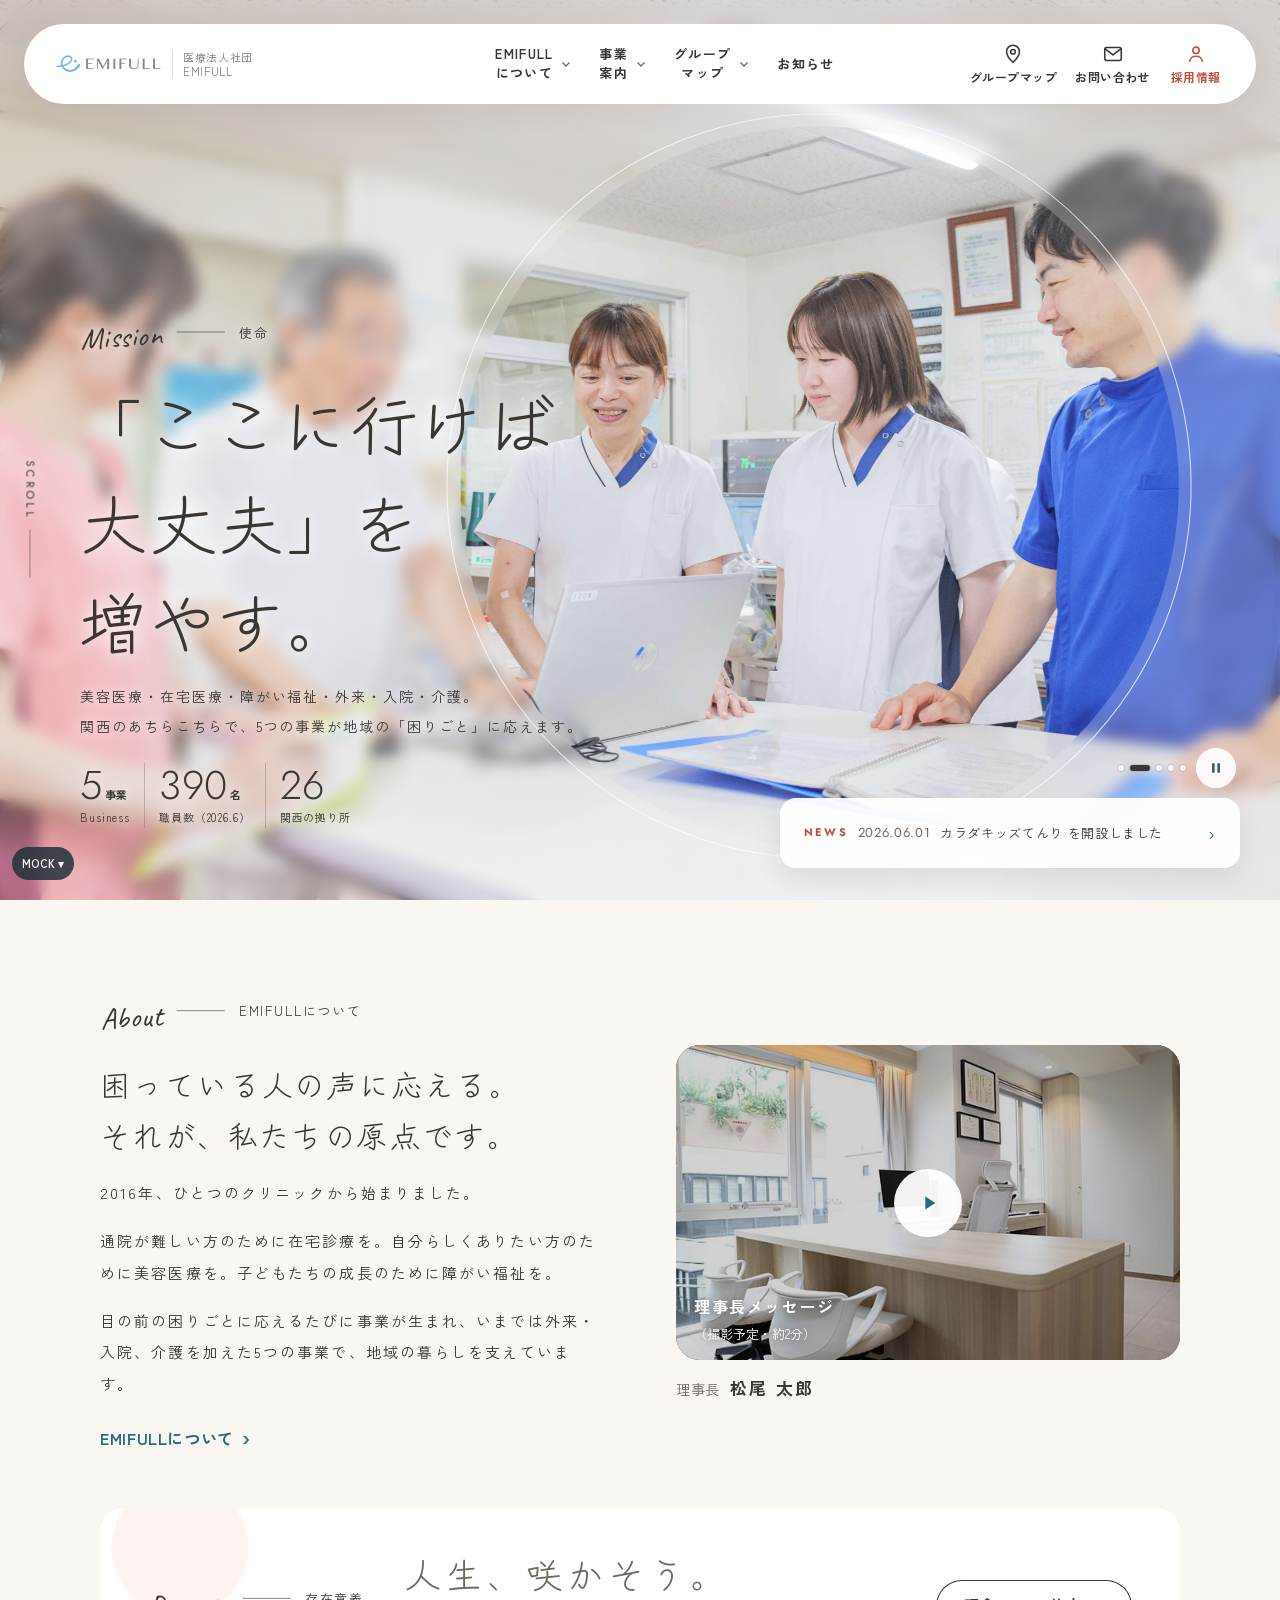
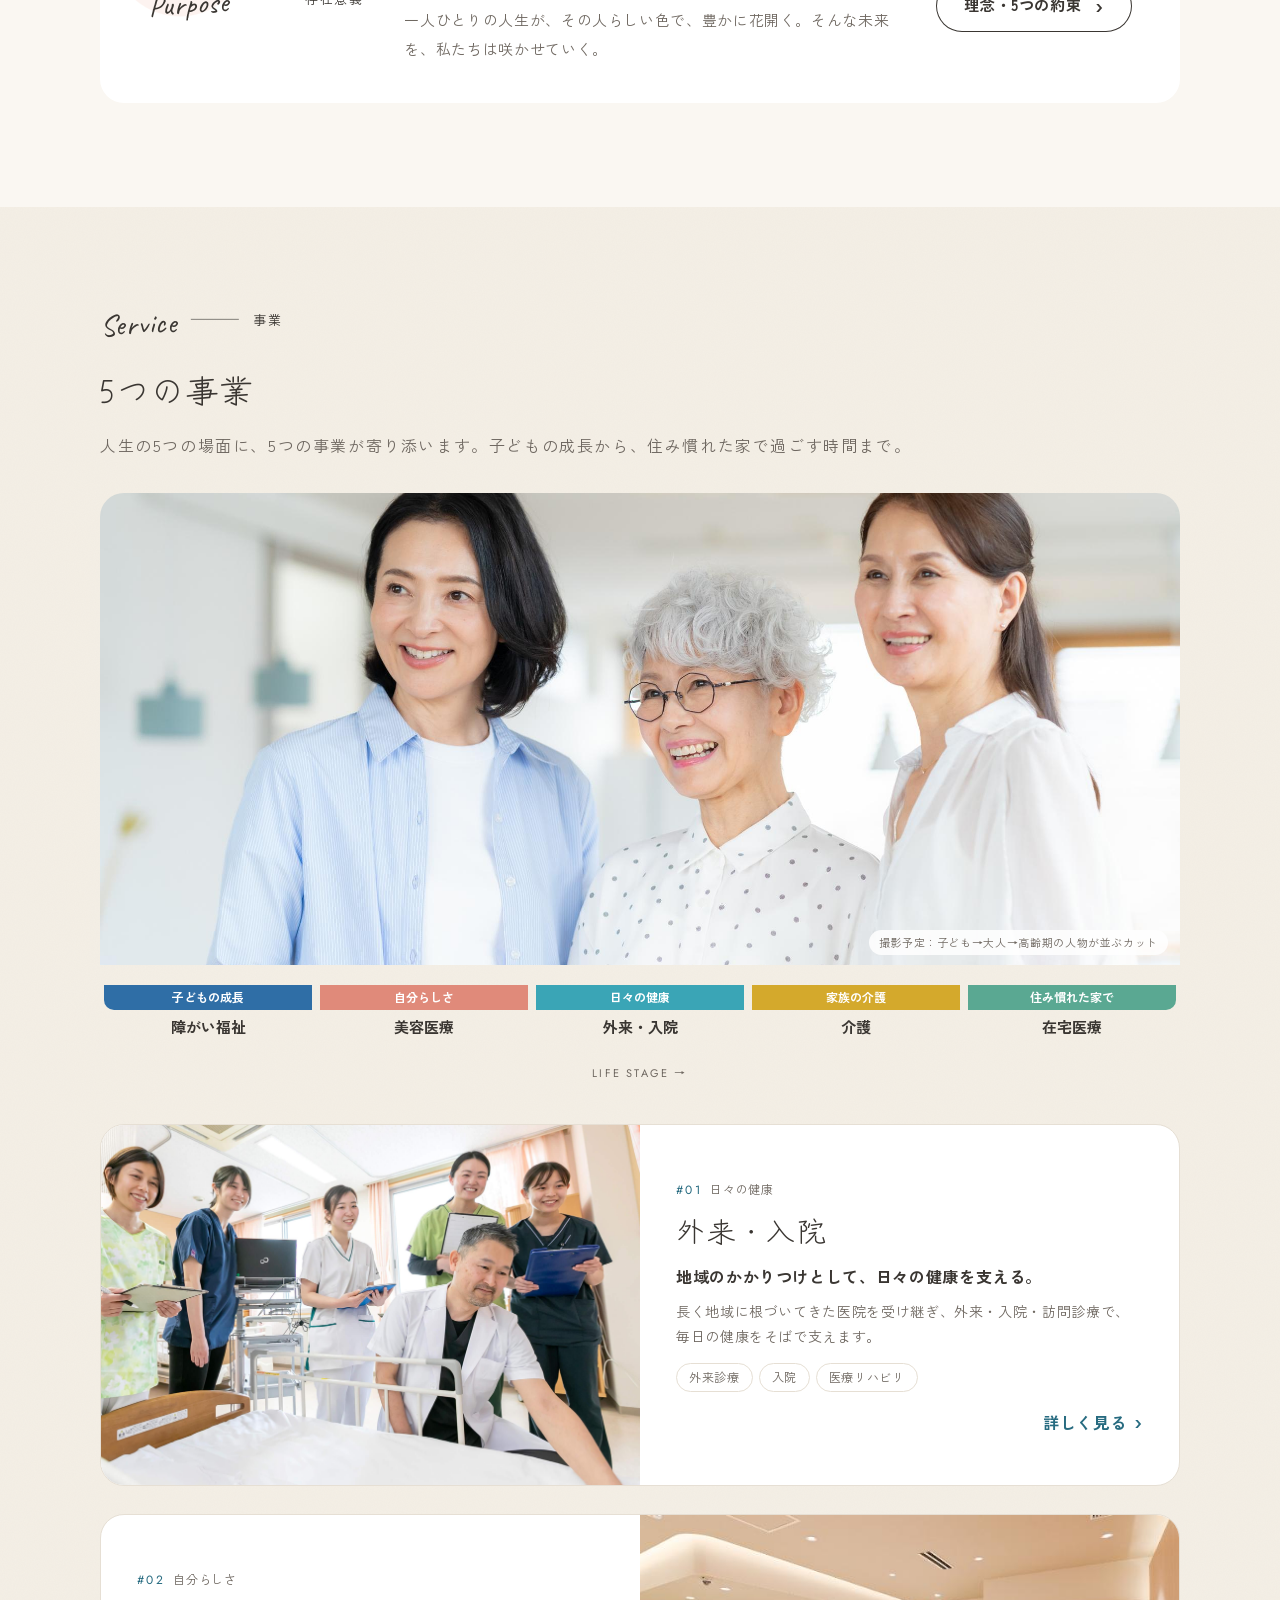
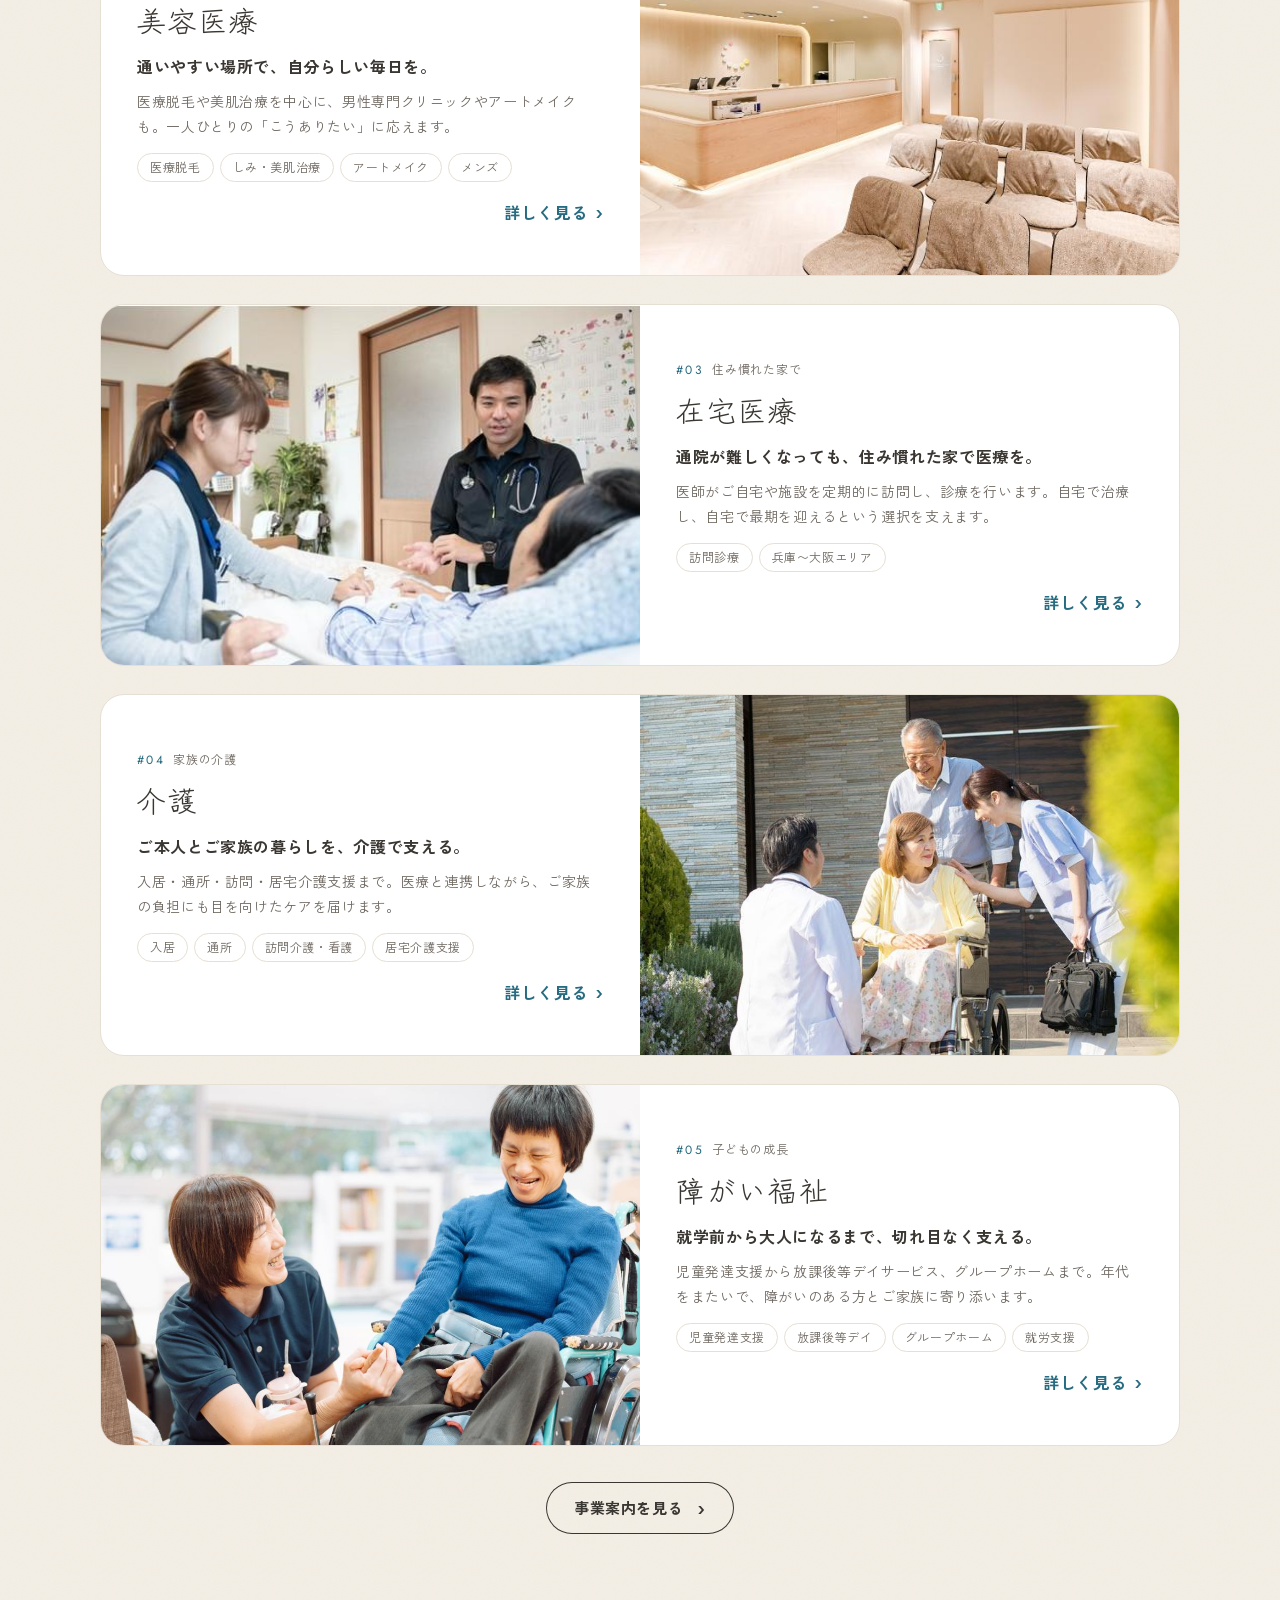
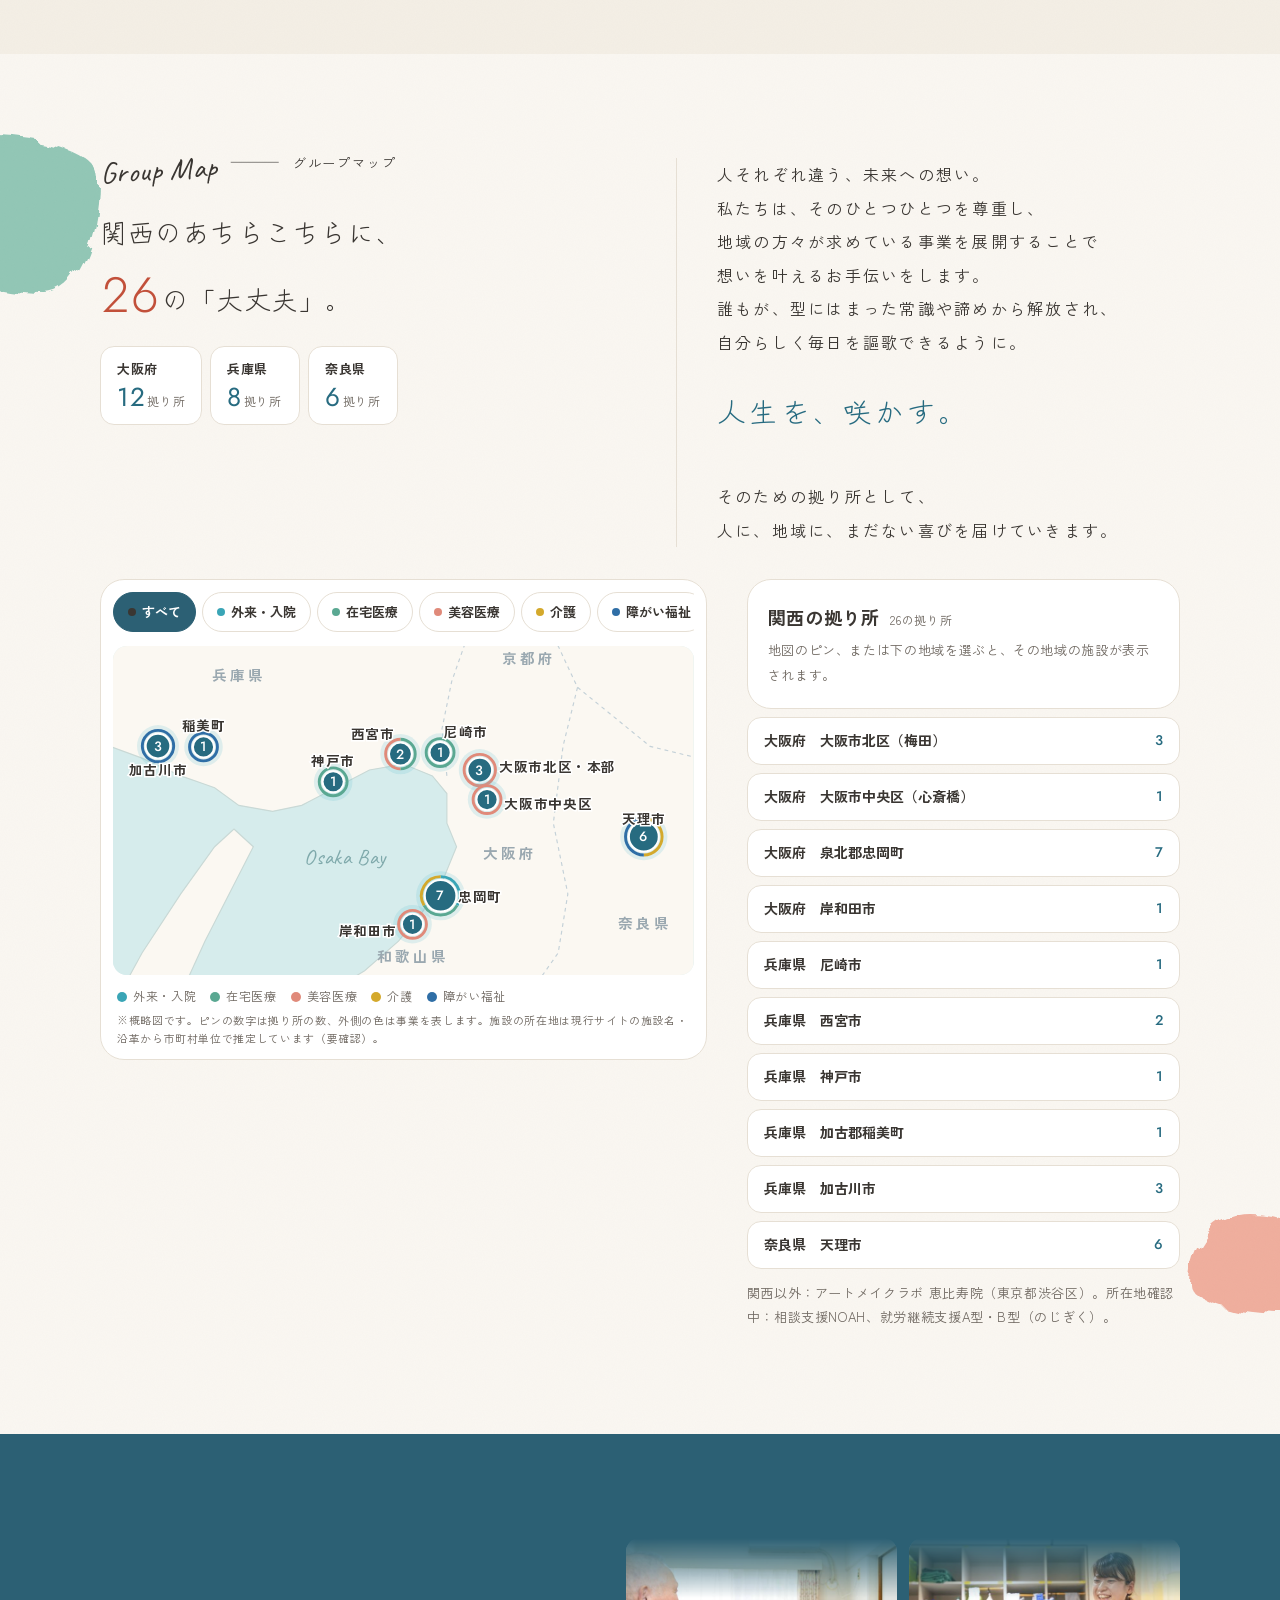
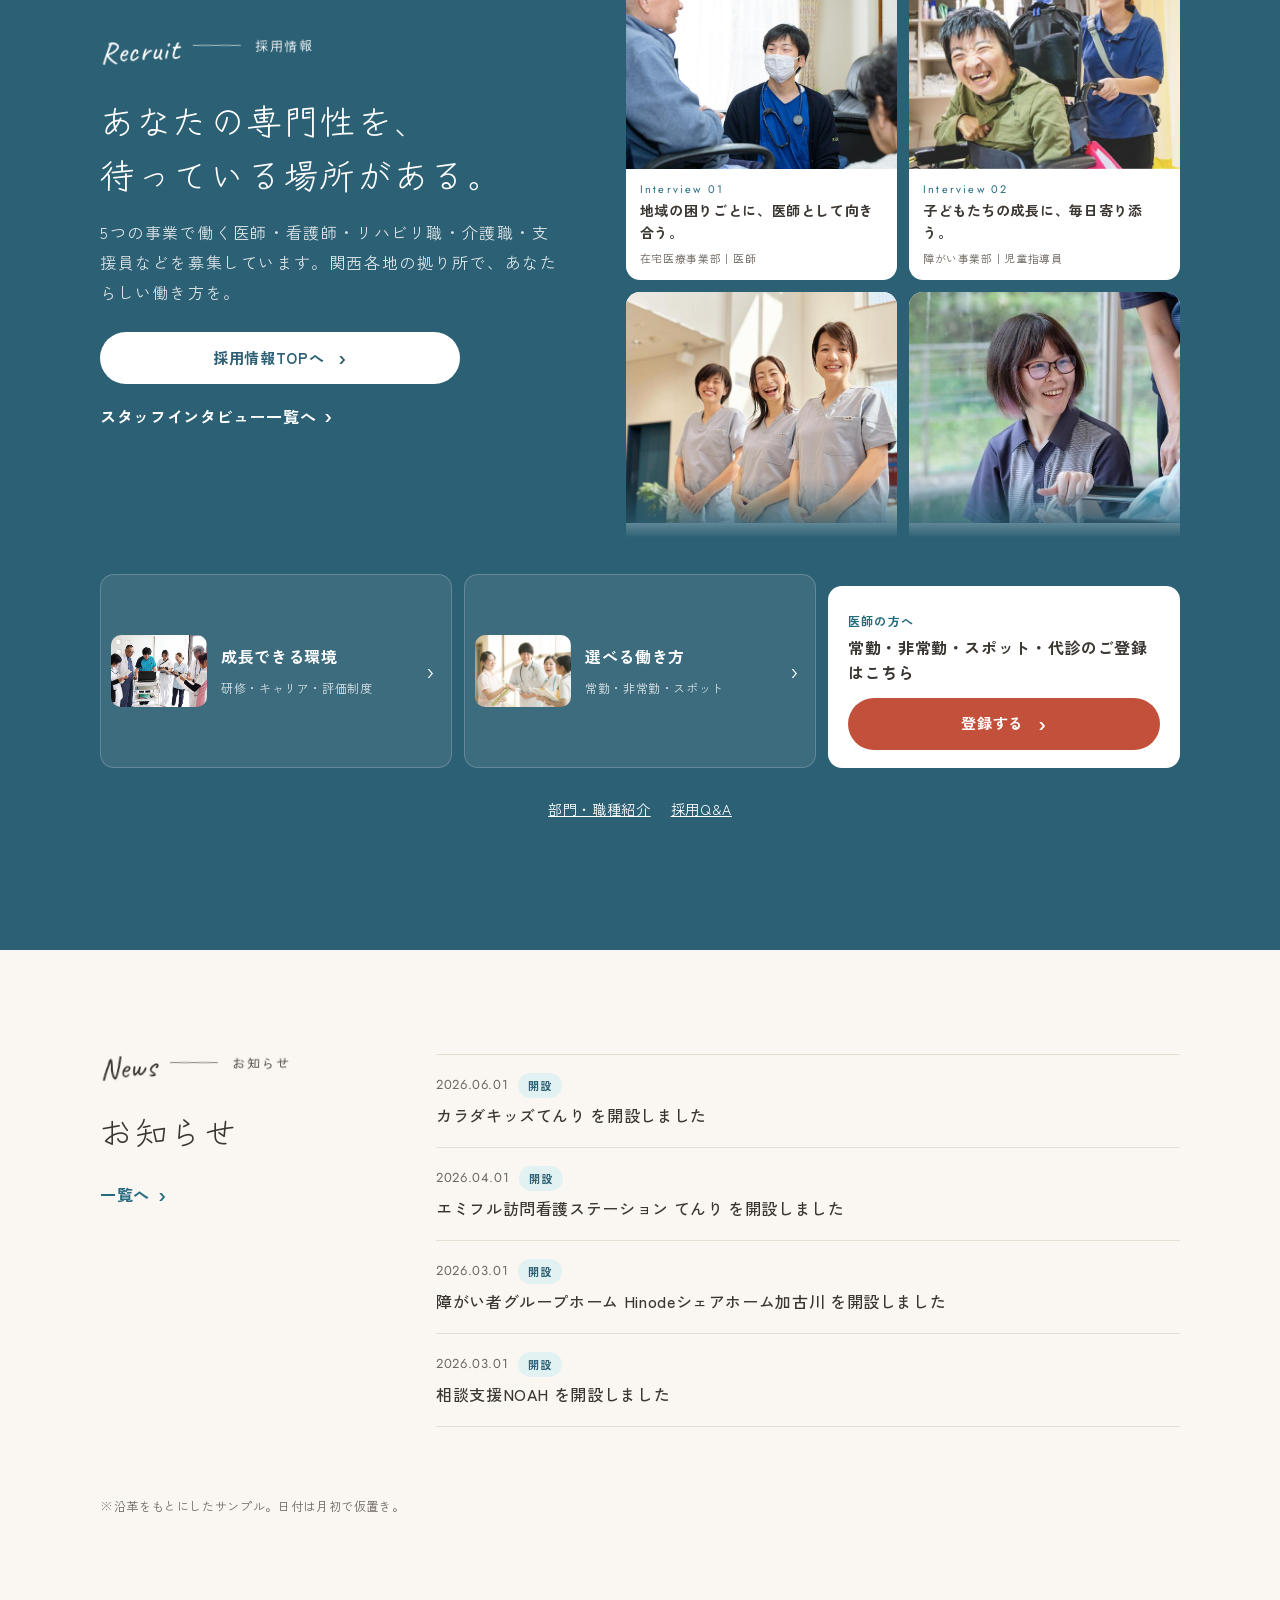
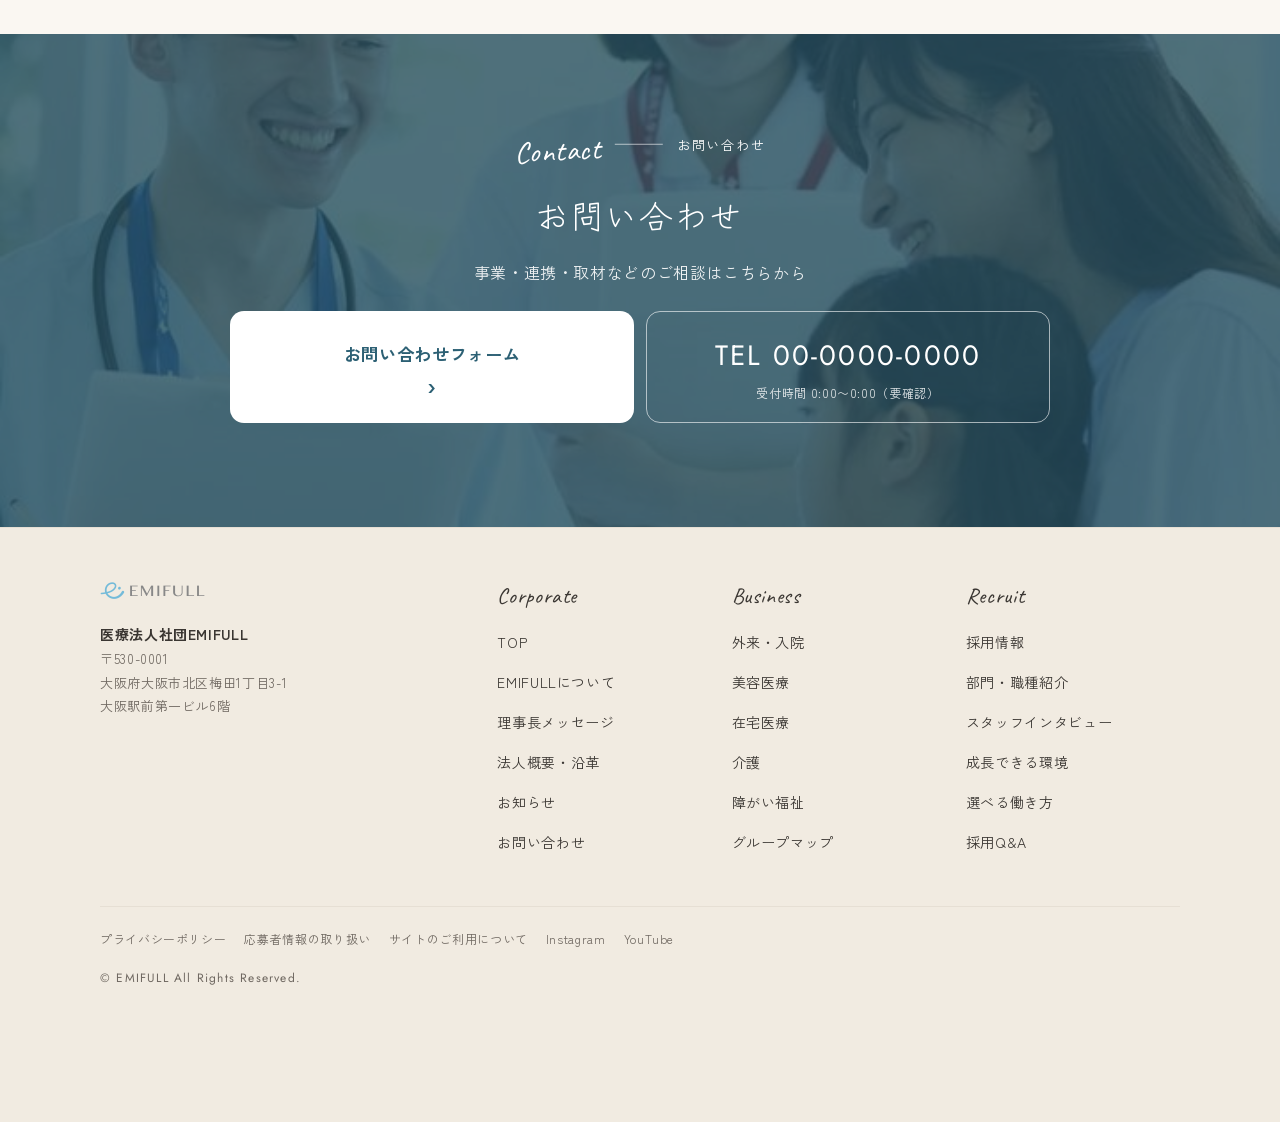
==== commit 490704ee: "Add files via upload" ====
--- a/index.html
+++ b/index.html
@@ -30,7 +30,7 @@
         <dl class="mv__stats mv__fade">
           <div><dd>5<small>事業</small></dd><dt>Business</dt></div>
           <div><dd>390<small>名</small></dd><dt>職員数（2026.6）</dt></div>
-          <div><dd data-fac-count>26</dd><dt>関西の拠点</dt></div>
+          <div><dd data-fac-count>26</dd><dt>関西の拠り所</dt></div>
         </dl>
       </div>
     </div>
@@ -164,13 +164,17 @@
     </div>
     <div class="container">
       <div class="sec-head">
-        <span class="eyebrow">Locations <small>拠点</small></span>
+        <span class="eyebrow">Group Map <small>グループマップ</small></span>
         <p class="loc-lead" style="margin-top:22px">関西のあちらこちらに、<br><em data-fac-count>26</em>の「大丈夫」。</p>
-        <p class="lead">大阪・兵庫・奈良を中心に、地域の暮らしのすぐそばで。<br>「ここに行けば大丈夫」という安心を、一つ、また一つと増やしていきます。</p>
+        <div class="verse map-verse">
+          <p>人それぞれ違う、未来への想い。<br>私たちは、そのひとつひとつを尊重し、<br>地域の方々が求めている事業を展開することで<br>想いを叶えるお手伝いをします。<br>誰もが、型にはまった常識や諦めから解放され、<br>自分らしく毎日を謳歌できるように。</p>
+          <p class="map-verse__key">人生を、咲かす。</p>
+          <p>そのための拠り所として、<br>人に、地域に、まだない喜びを届けていきます。</p>
+        </div>
         <ul class="loc-prefs">
-          <li><b>大阪府</b><span data-pref-count="大阪府">0</span><span><small>拠点</small></span></li>
-          <li><b>兵庫県</b><span data-pref-count="兵庫県">0</span><span><small>拠点</small></span></li>
-          <li><b>奈良県</b><span data-pref-count="奈良県">0</span><span><small>拠点</small></span></li>
+          <li><b>大阪府</b><span data-pref-count="大阪府">0</span><span><small>拠り所</small></span></li>
+          <li><b>兵庫県</b><span data-pref-count="兵庫県">0</span><span><small>拠り所</small></span></li>
+          <li><b>奈良県</b><span data-pref-count="奈良県">0</span><span><small>拠り所</small></span></li>
         </ul>
       </div>
       <div class="loc">
@@ -178,7 +182,7 @@
           <div class="map-filter" role="group" aria-label="事業で絞り込む"></div>
           <div class="map-holder"></div>
           <div class="map-legend"><span><i style="background:var(--biz-gairai)"></i>外来・入院</span><span><i style="background:var(--biz-zaitaku)"></i>在宅医療</span><span><i style="background:var(--biz-biyou)"></i>美容医療</span><span><i style="background:var(--biz-kaigo)"></i>介護</span><span><i style="background:var(--biz-shogai)"></i>障がい福祉</span></div>
-          <p class="map-note">※概略図です。ピンの数字は拠点数、外側の色は事業を表します。施設の所在地は現行サイトの施設名・沿革から市町村単位で推定しています（要確認）。</p>
+          <p class="map-note">※概略図です。ピンの数字は拠り所の数、外側の色は事業を表します。施設の所在地は現行サイトの施設名・沿革から市町村単位で推定しています（要確認）。</p>
         </div>
         <div class="loc-side">
           <div class="loc-panel" aria-live="polite"></div>
@@ -196,7 +200,7 @@
         <div>
           <span class="eyebrow">Recruit <small>採用情報</small></span>
           <h2 class="rec-copy" style="margin-top:22px">あなたの専門性を、<br>待っている場所がある。</h2>
-          <p class="lead">5つの事業で働く医師・看護師・リハビリ職・介護職・支援員などを募集しています。関西各地の拠点で、あなたらしい働き方を。</p>
+          <p class="lead">5つの事業で働く医師・看護師・リハビリ職・介護職・支援員などを募集しています。関西各地の拠り所で、あなたらしい働き方を。</p>
           <div style="display:grid;gap:10px;max-width:360px">
             <a class="btn btn--white btn--arrow" href="recruit.html">採用情報TOPへ</a>
             <a class="link-more" href="interview.html">スタッフインタビュー一覧へ</a>
--- a/assets/style.css
+++ b/assets/style.css
@@ -888,3 +888,15 @@
   .mv__scroll { display: flex; position: absolute; z-index: 3; left: 30px; top: 50%; transform: rotate(90deg); transform-origin: left center; font-family: var(--font-en); font-size: 11px; letter-spacing: .3em; align-items: center; gap: 10px; }
   .mv__scroll::after { content: ""; width: 48px; height: 1px; background: var(--c-text); opacity: .5; }
 }
+
+/* グループマップ導入文（現行サイト「使命」本文） */
+.map-verse { margin: 4px 0 24px; font-size: 15px; }
+.map-verse p { margin: 0 0 1.4em; }
+.map-verse__key { font-family: var(--font-hand); font-size: 24px; letter-spacing: .12em; color: var(--c-brand-ink); }
+@media (min-width: 768px) { .map-verse { font-size: 16px; } .map-verse__key { font-size: 28px; } }
+@media (min-width: 1080px) {
+  [data-kansai-map] .sec-head { display: grid; grid-template-columns: 1fr 1fr; column-gap: 72px; align-items: start; }
+  [data-kansai-map] .sec-head > *:not(.map-verse) { grid-column: 1; }
+  [data-kansai-map] .map-verse { grid-column: 2; grid-row: 1 / span 4; align-self: center; margin: 0; padding-left: 40px; border-left: 1px solid var(--c-line); }
+  [data-kansai-map] .map-verse p:last-child { margin-bottom: 0; }
+}
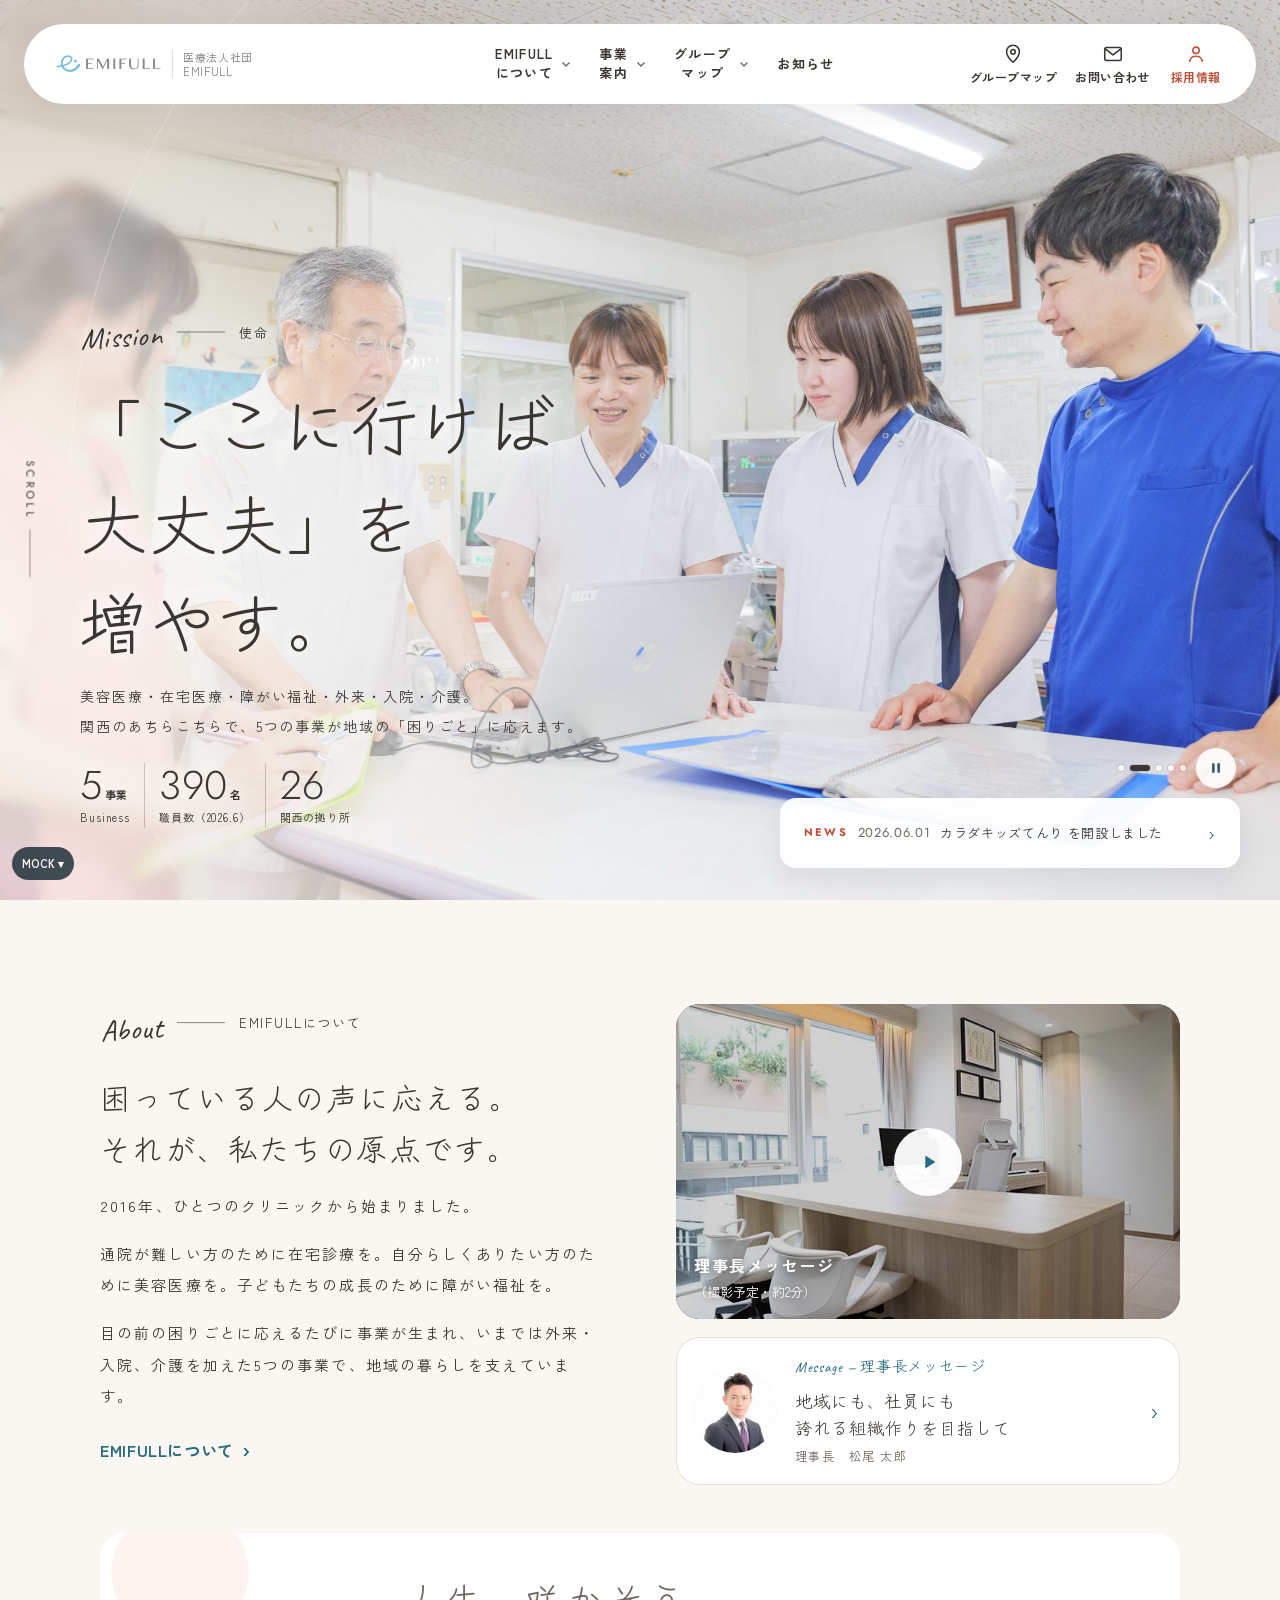
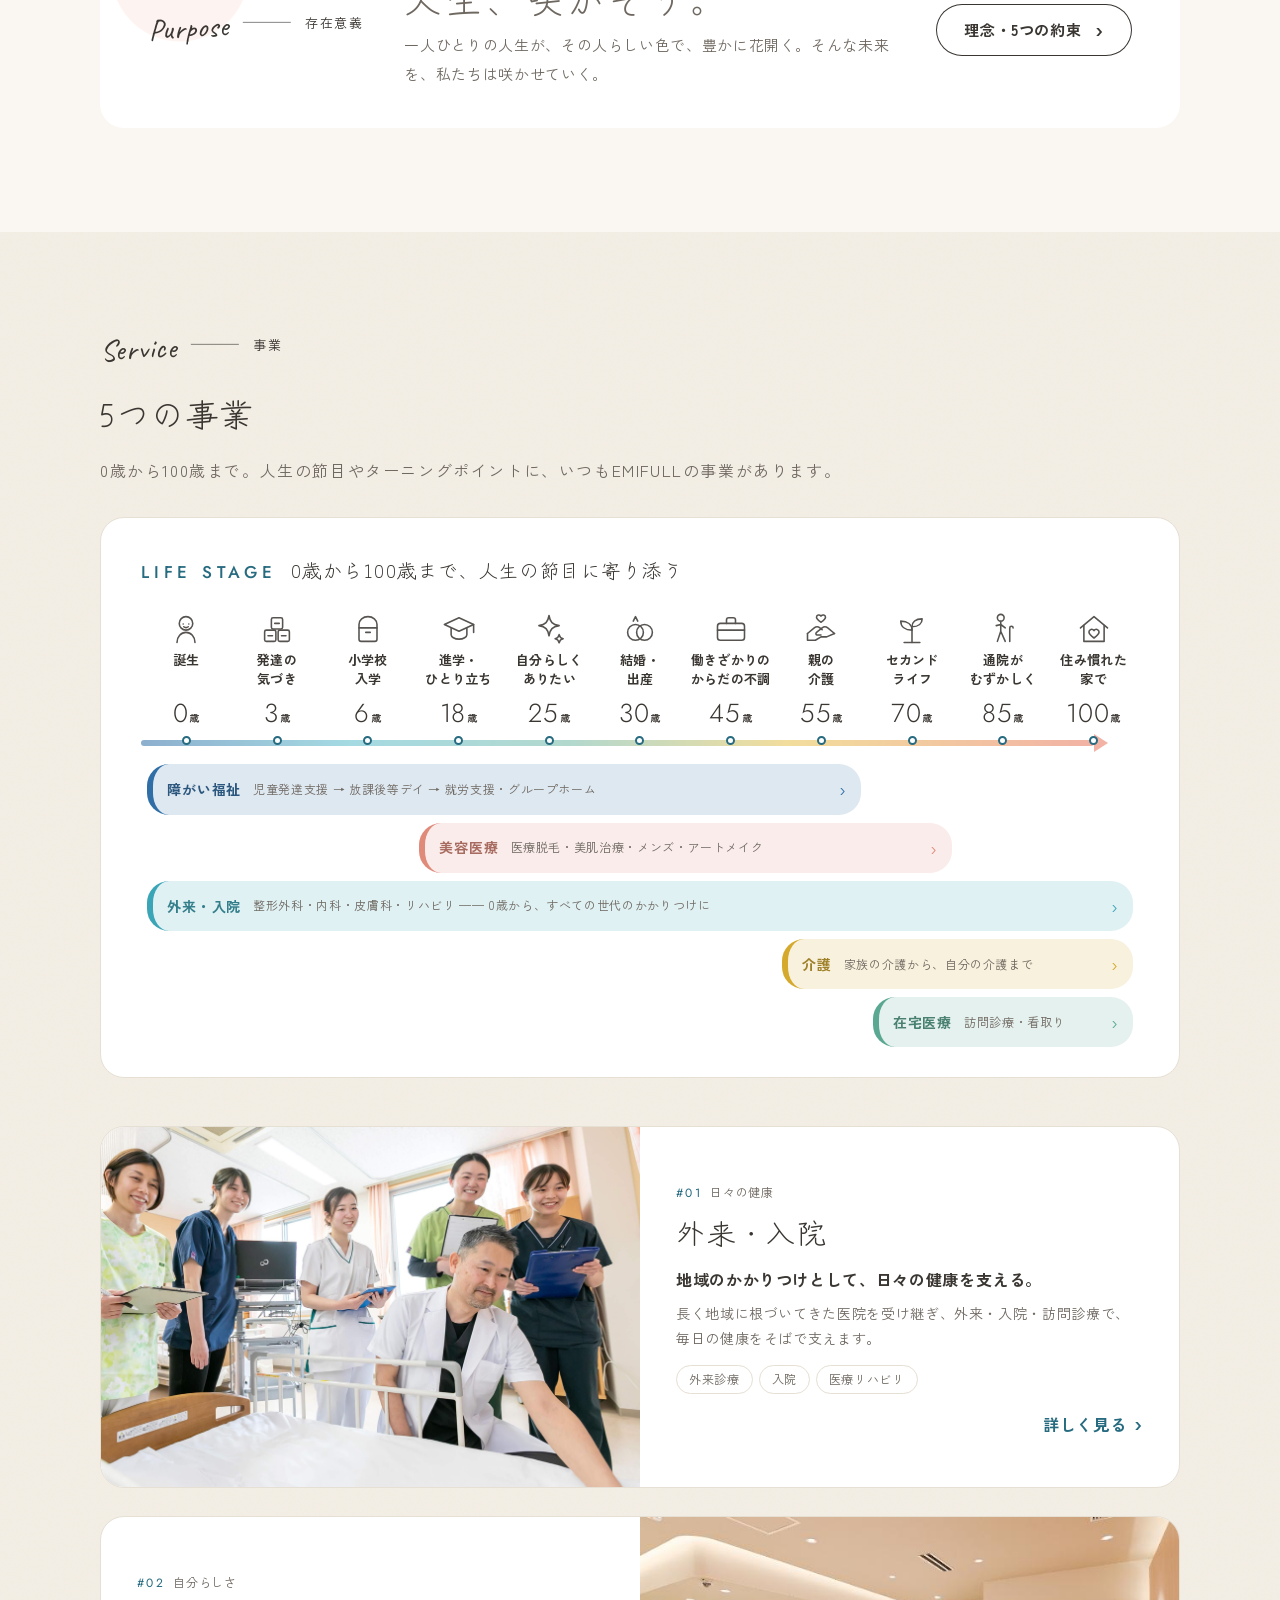
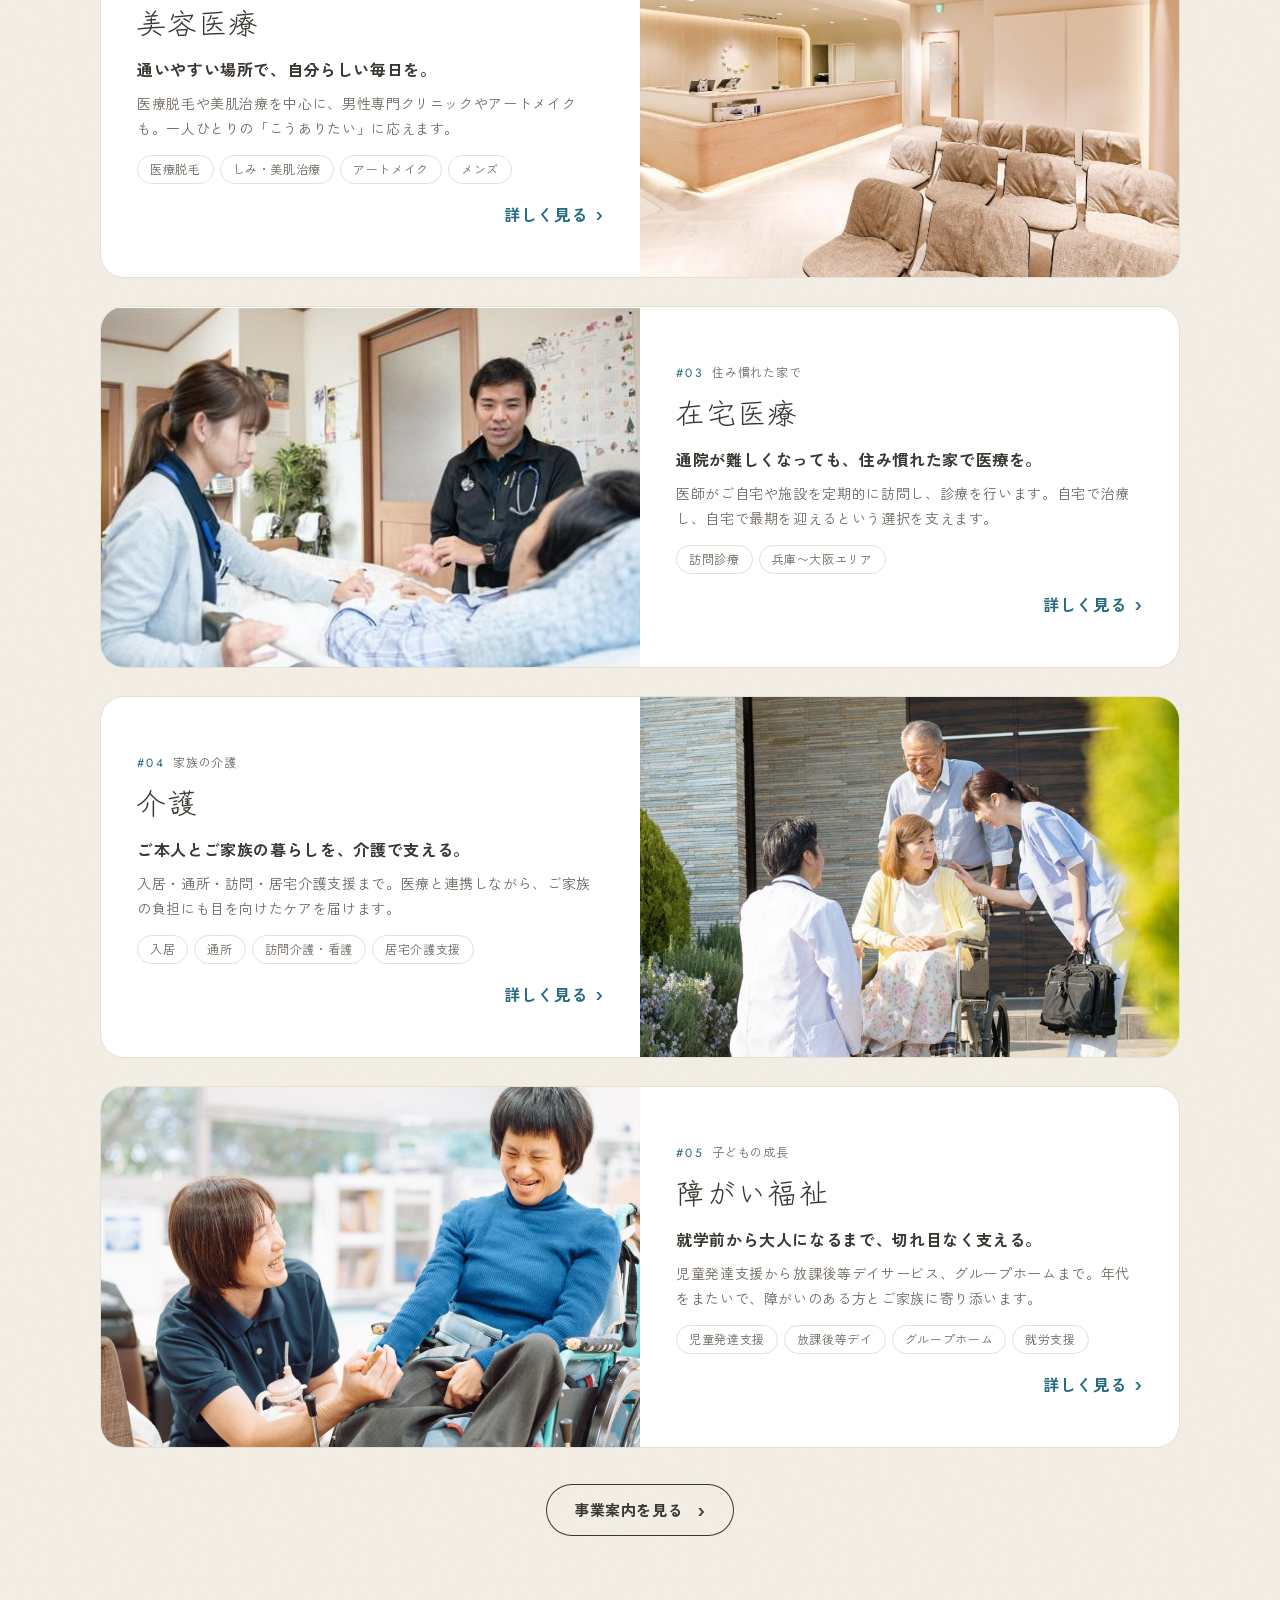
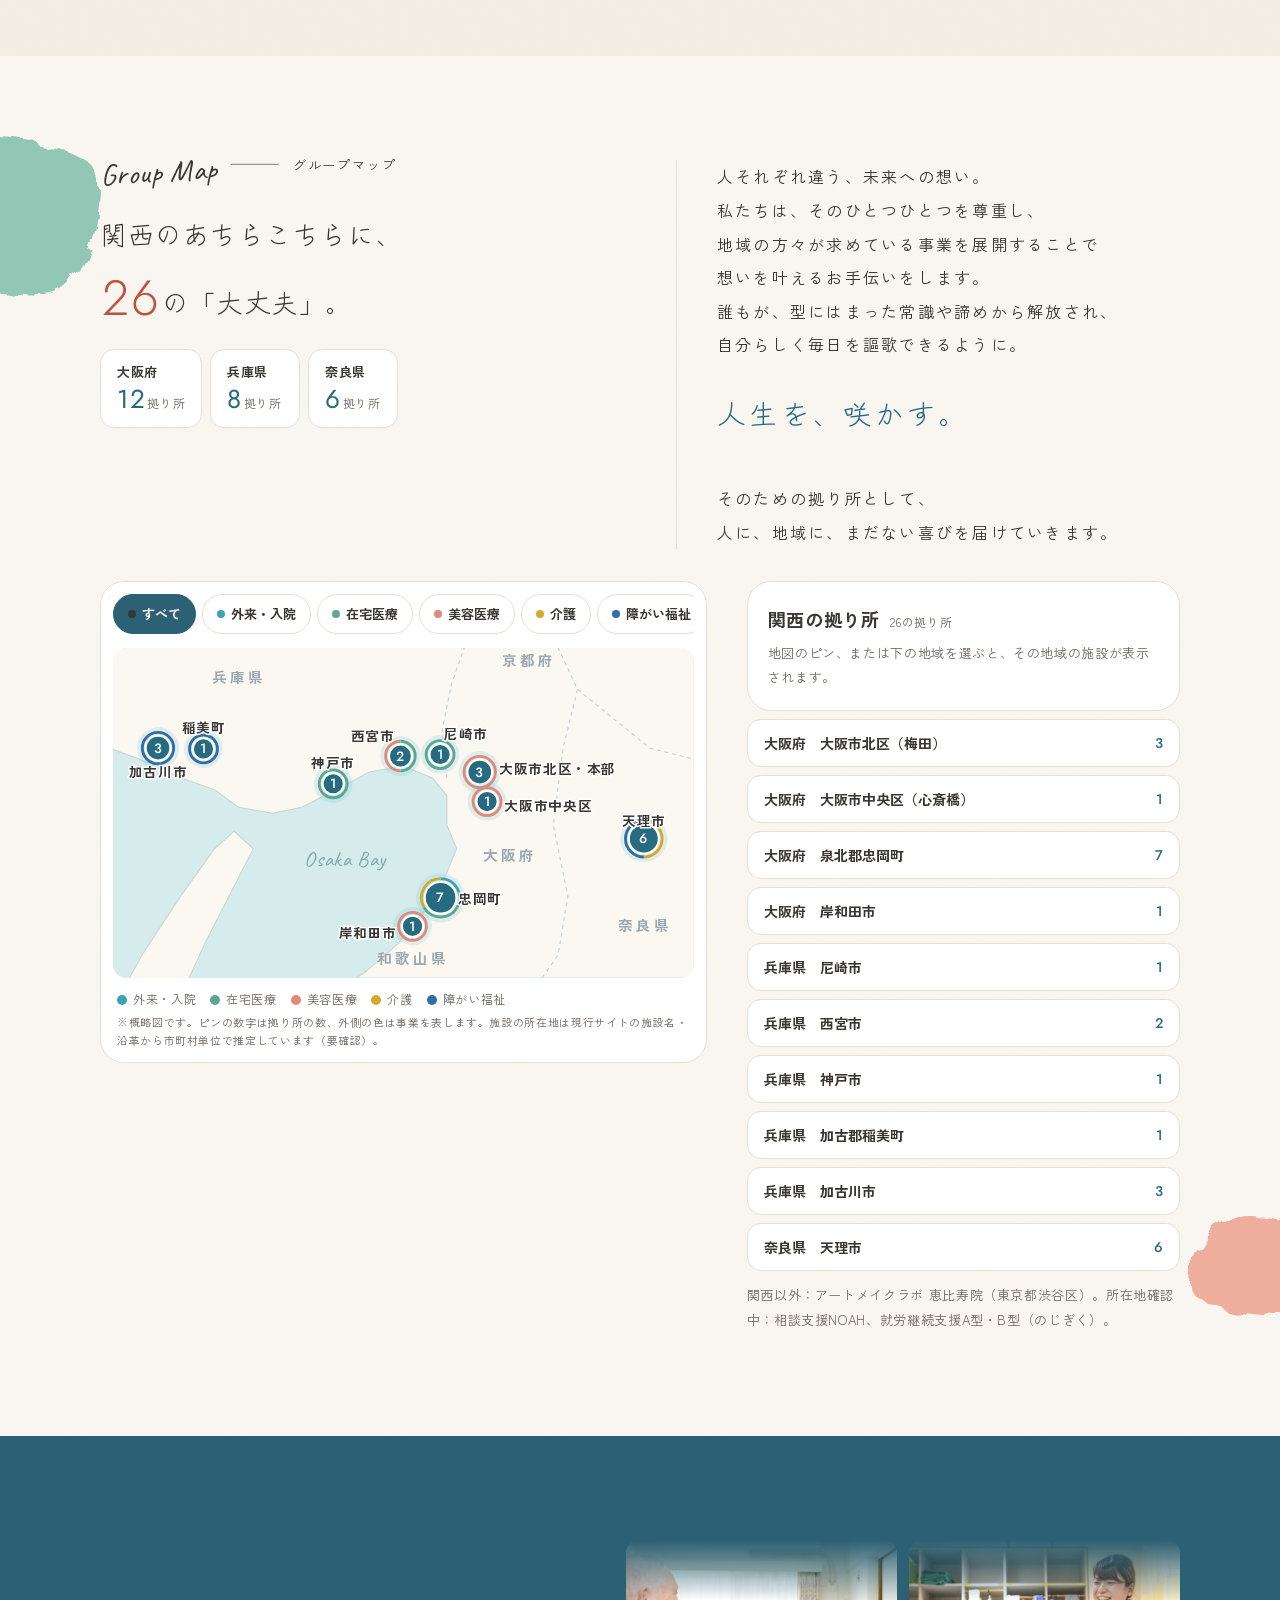
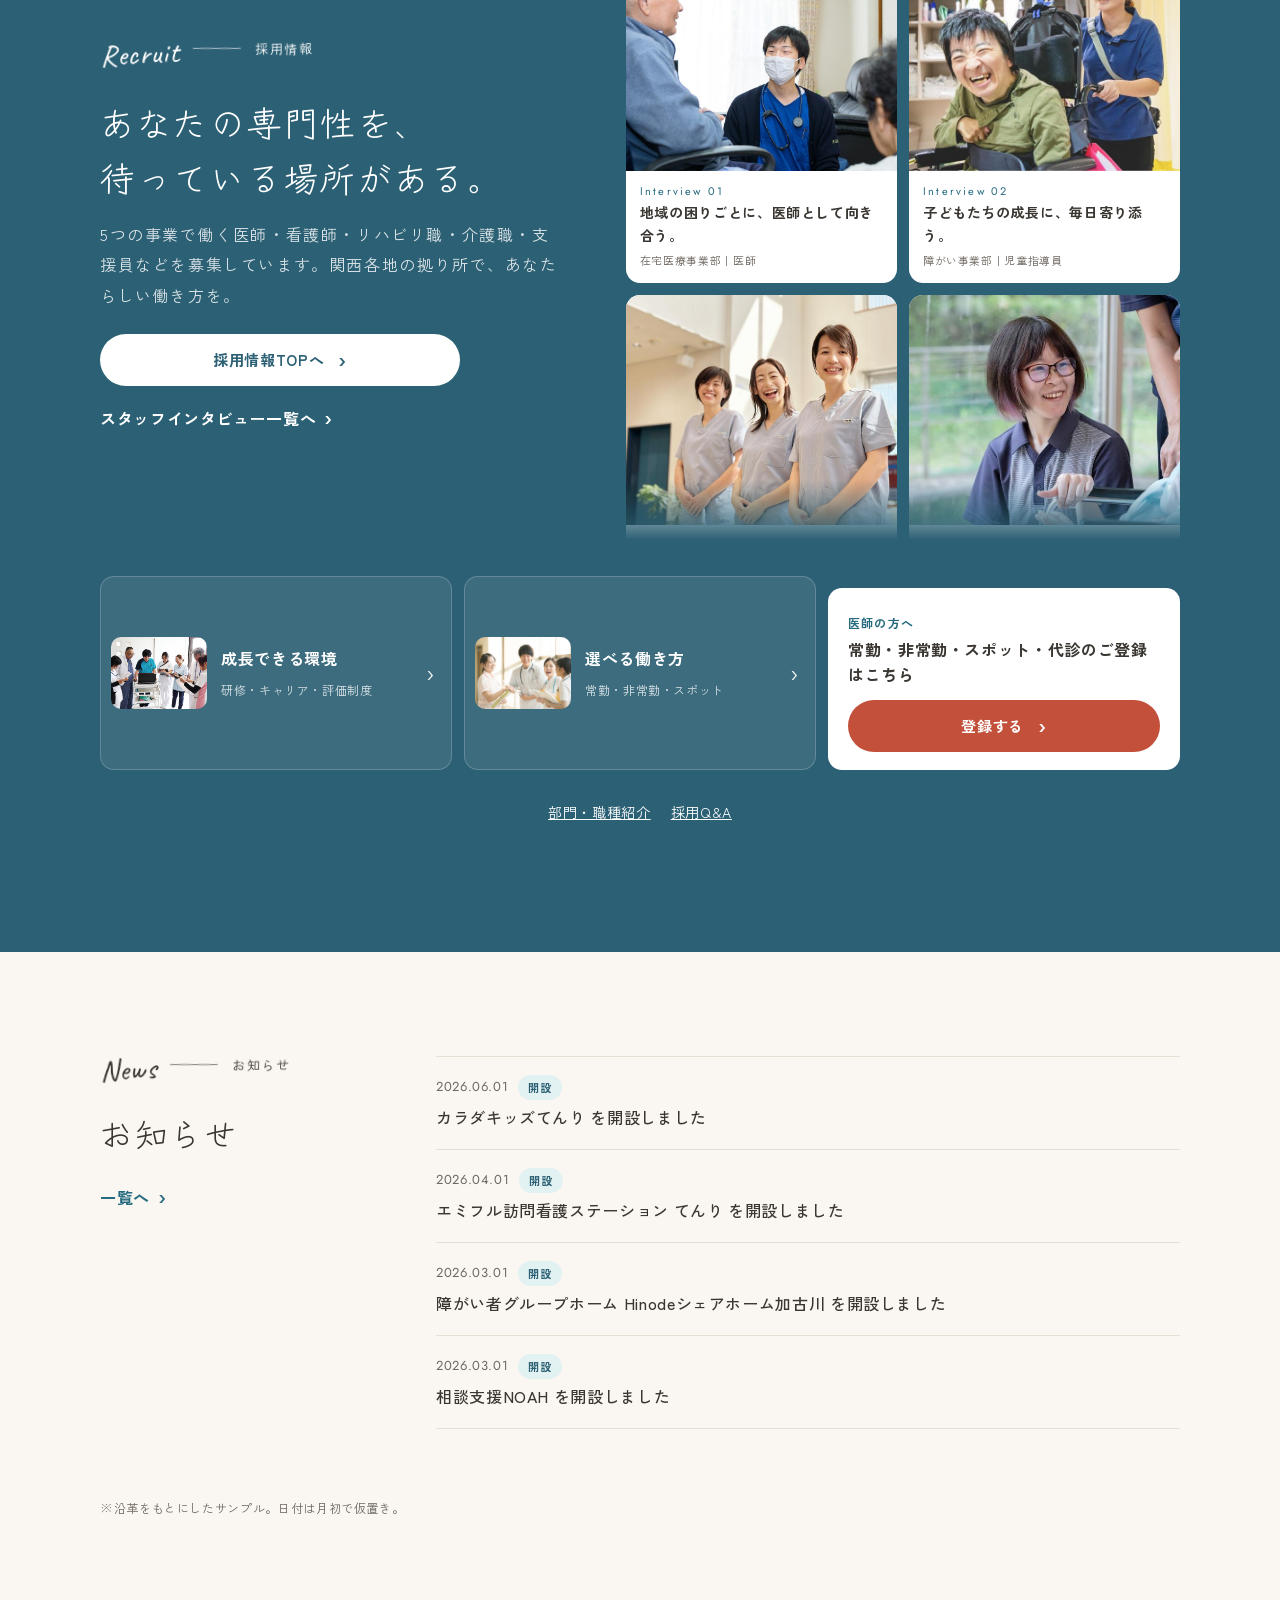
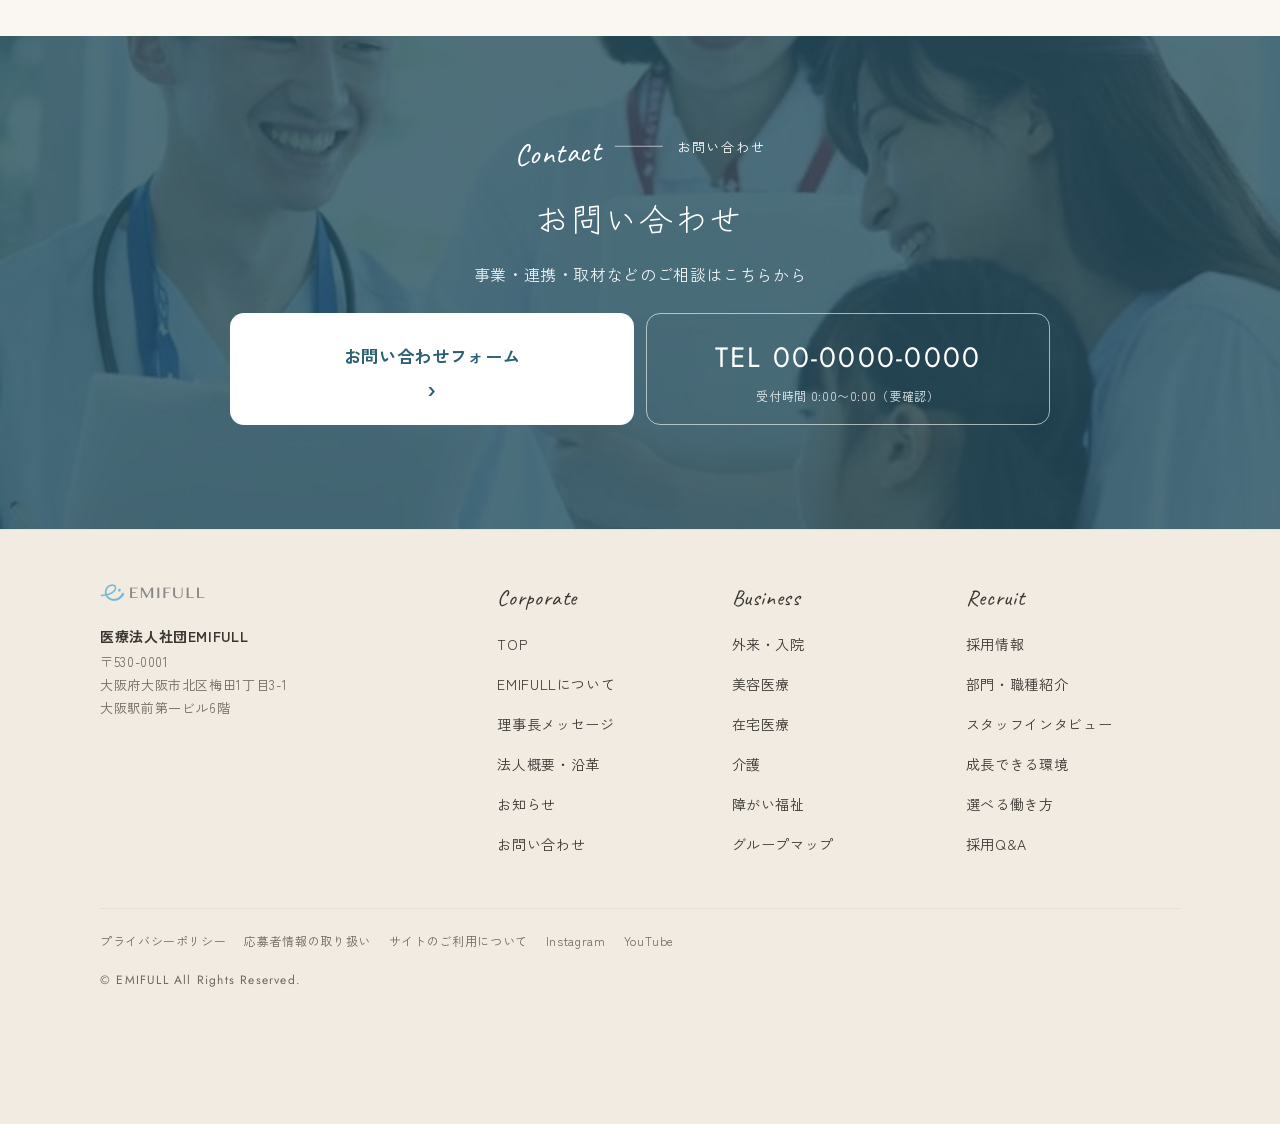
==== commit 0052df47: "Add files via upload" ====
--- a/index.html
+++ b/index.html
@@ -1,273 +1,266 @@
-<!doctype html>
-<html lang="ja">
-<head>
-<meta charset="utf-8">
-<meta name="viewport" content="width=device-width, initial-scale=1, viewport-fit=cover">
-<title>医療法人社団EMIFULL｜「ここに行けば大丈夫」を増やす。（モック）</title>
-<meta name="description" content="美容医療・在宅医療・障がい福祉・外来・入院・介護。関西を中心に5つの事業で地域の困りごとに応える医療法人社団EMIFULLのコーポレートサイト（モック）">
-<link rel="stylesheet" href="assets/style.css">
-</head>
-<body data-page="home" data-site="corp">
-<div id="site-header"></div>
-
-<main>
-  <!-- 1 MV（参考サイトの構成：全面スライド＋すりガラス＋円レンズ／手書きコピーが1文字ずつ） -->
-  <section class="mv" data-mv aria-label="メインビジュアル" data-req="MV：Missionをキャッチに／円レンズで「ここ」にピントが合う演出">
-    <div class="mv__slides">
-      <div class="mv__slide"><img src="img/ward-team.jpg" alt="病棟で患者を囲む医療チーム" fetchpriority="high"></div>
-      <div class="mv__slide"><img src="img/station-team.jpg" alt="ナースステーションで話す医療スタッフ" loading="lazy"></div>
-      <div class="mv__slide"><img src="img/nurse-child.jpg" alt="子どもの患者と話す看護師" loading="lazy" style="object-position:60% 40%"></div>
-      <div class="mv__slide"><img src="img/home-doctor.jpg" alt="ご自宅で患者と話す医師と看護師" loading="lazy" style="object-position:65% 50%"></div>
-      <div class="mv__slide"><img src="img/disability-care.jpg" alt="利用者と笑い合う支援員" loading="lazy" style="object-position:35% 50%"></div>
-    </div>
-    <div class="mv__mask" aria-hidden="true"></div>
-    <div class="mv__ring" aria-hidden="true"></div>
-    <div class="mv__inner">
-      <div class="container">
-        <span class="eyebrow mv__fade">Mission <small>使命</small></span>
-        <h1 class="mv__copy" data-split>「ここに行けば<br>大丈夫」を<br>増やす。</h1>
-        <p class="mv__sub mv__fade">美容医療・在宅医療・障がい福祉・外来・入院・介護。<br>関西のあちらこちらで、5つの事業が地域の「困りごと」に応えます。</p>
-        <dl class="mv__stats mv__fade">
-          <div><dd>5<small>事業</small></dd><dt>Business</dt></div>
-          <div><dd>390<small>名</small></dd><dt>職員数（2026.6）</dt></div>
-          <div><dd data-fac-count>26</dd><dt>関西の拠り所</dt></div>
-        </dl>
-      </div>
-    </div>
-    <div class="mv__ctrl"><div class="mv__dots" aria-hidden="true"><span></span><span></span><span></span><span></span><span></span></div><button class="video-toggle" type="button" aria-label="スライドを停止"></button></div>
-    <span class="mv__scroll" aria-hidden="true">SCROLL</span>
-    <a class="mv__news" href="#news"><b>NEWS</b><time>2026.06.01</time><span>カラダキッズてんり を開設しました</span></a>
-  </section>
-
-  <!-- 2 ABOUT -->
-  <section class="section" id="about">
-    <div class="container">
-      <div class="about-grid">
-        <div class="reveal">
-          <span class="eyebrow">About <small>EMIFULLについて</small></span>
-          <h2 class="about-copy" style="margin-top:22px">困っている人の声に応える。<br>それが、私たちの原点です。</h2>
-          <div class="verse" style="font-size:15px">
-            <p>2016年、ひとつのクリニックから始まりました。</p>
-            <p>通院が難しい方のために在宅診療を。自分らしくありたい方のために美容医療を。子どもたちの成長のために障がい福祉を。</p>
-            <p>目の前の困りごとに応えるたびに事業が生まれ、いまでは外来・入院、介護を加えた5つの事業で、地域の暮らしを支えています。</p>
-          </div>
-          <a class="link-more" href="about.html">EMIFULLについて</a>
-        </div>
-        <div class="reveal">
-          <button class="ceo-video" type="button" aria-label="理事長メッセージ動画を再生" data-req="理事長メッセージ動画（クリック後読込）">
-            <img src="img/consult-room.jpg" alt="" loading="lazy">
-            <span class="play"><svg viewBox="0 0 24 24" fill="currentColor"><path d="M8 5v14l11-7z"/></svg></span>
-            <span class="ceo-video__cap"><b>理事長メッセージ</b>（撮影予定・約2分）</span>
-          </button>
-          <p class="ceo-sign">理事長<b>松尾 太郎</b></p>
-        </div>
-      </div>
-
-      <div class="mission-band paper reveal">
-        <span class="eyebrow">Purpose <small>存在意義</small></span>
-        <div>
-          <p class="mission">人生、咲かそう。</p>
-          <p style="margin-top:8px">一人ひとりの人生が、その人らしい色で、豊かに花開く。そんな未来を、私たちは咲かせていく。</p>
-        </div>
-        <a class="btn btn--ghost btn--arrow" href="about.html#pmvv">理念・5つの約束</a>
-      </div>
-    </div>
-  </section>
-
-  <!-- 3 SERVICE -->
-  <section class="section section--tint paper" id="business">
-    <div class="container">
-      <div class="sec-head">
-        <span class="eyebrow">Service <small>事業</small></span>
-        <h2 class="h-sec" style="margin-top:20px">5つの事業</h2>
-        <p class="lead">人生の5つの場面に、5つの事業が寄り添います。子どもの成長から、住み慣れた家で過ごす時間まで。</p>
-      </div>
-
-      <div class="life reveal" data-req="人生の歩みと事業を1枚の図で">
-        <figure class="life__visual" style="margin:0"><img src="img/seniors.jpg" alt="" loading="lazy"><figcaption>撮影予定：子ども→大人→高齢期の人物が並ぶカット</figcaption></figure>
-        <ol class="life__bar">
-          <li><a href="#biz-shogai"><span class="stage">子どもの成長</span><b>障がい福祉</b></a></li>
-          <li><a href="#biz-biyou"><span class="stage">自分らしさ</span><b>美容医療</b></a></li>
-          <li><a href="#biz-gairai"><span class="stage">日々の健康</span><b>外来・入院</b></a></li>
-          <li><a href="#biz-kaigo"><span class="stage">家族の介護</span><b>介護</b></a></li>
-          <li><a href="#biz-zaitaku"><span class="stage">住み慣れた家で</span><b>在宅医療</b></a></li>
-        </ol>
-        <p class="life__arrow">LIFE STAGE →</p>
-      </div>
-
-      <div class="biz-rows">
-        <article class="biz-row reveal" id="biz-gairai">
-          <div class="biz-row__img"><img src="img/ward-team.jpg" alt="病棟で患者を囲む医療チーム" loading="lazy"></div>
-          <div class="biz-row__body">
-            <span class="biz-row__no">#01<span>日々の健康</span></span>
-            <h3>外来・入院</h3>
-            <p class="catch">地域のかかりつけとして、日々の健康を支える。</p>
-            <p class="desc">長く地域に根づいてきた医院を受け継ぎ、外来・入院・訪問診療で、毎日の健康をそばで支えます。</p>
-            <ul class="pills"><li>外来診療</li><li>入院</li><li>医療リハビリ</li></ul>
-            <a class="link-more" href="business.html#gairai">詳しく見る</a>
-          </div>
-        </article>
-        <article class="biz-row reveal" id="biz-biyou">
-          <div class="biz-row__img"><img src="img/lobby.jpg" alt="明るいクリニックの待合" loading="lazy"></div>
-          <div class="biz-row__body">
-            <span class="biz-row__no">#02<span>自分らしさ</span></span>
-            <h3>美容医療</h3>
-            <p class="catch">通いやすい場所で、自分らしい毎日を。</p>
-            <p class="desc">医療脱毛や美肌治療を中心に、男性専門クリニックやアートメイクも。一人ひとりの「こうありたい」に応えます。</p>
-            <ul class="pills"><li>医療脱毛</li><li>しみ・美肌治療</li><li>アートメイク</li><li>メンズ</li></ul>
-            <a class="link-more" href="business.html#biyou">詳しく見る</a>
-          </div>
-        </article>
-        <article class="biz-row reveal" id="biz-zaitaku">
-          <div class="biz-row__img"><img src="img/home-doctor.jpg" alt="ご自宅で診療する医師" loading="lazy" style="object-position:70% 50%"></div>
-          <div class="biz-row__body">
-            <span class="biz-row__no">#03<span>住み慣れた家で</span></span>
-            <h3>在宅医療</h3>
-            <p class="catch">通院が難しくなっても、住み慣れた家で医療を。</p>
-            <p class="desc">医師がご自宅や施設を定期的に訪問し、診療を行います。自宅で治療し、自宅で最期を迎えるという選択を支えます。</p>
-            <ul class="pills"><li>訪問診療</li><li>兵庫〜大阪エリア</li></ul>
-            <a class="link-more" href="business.html#zaitaku">詳しく見る</a>
-          </div>
-        </article>
-        <article class="biz-row reveal" id="biz-kaigo">
-          <div class="biz-row__img"><img src="img/home-outdoor.jpg" alt="車いすの利用者と話す介護職員" loading="lazy"></div>
-          <div class="biz-row__body">
-            <span class="biz-row__no">#04<span>家族の介護</span></span>
-            <h3>介護</h3>
-            <p class="catch">ご本人とご家族の暮らしを、介護で支える。</p>
-            <p class="desc">入居・通所・訪問・居宅介護支援まで。医療と連携しながら、ご家族の負担にも目を向けたケアを届けます。</p>
-            <ul class="pills"><li>入居</li><li>通所</li><li>訪問介護・看護</li><li>居宅介護支援</li></ul>
-            <a class="link-more" href="business.html#kaigo">詳しく見る</a>
-          </div>
-        </article>
-        <article class="biz-row reveal" id="biz-shogai">
-          <div class="biz-row__img"><img src="img/disability-care.jpg" alt="利用者と笑顔で過ごす支援員" loading="lazy" style="object-position:30% 50%"></div>
-          <div class="biz-row__body">
-            <span class="biz-row__no">#05<span>子どもの成長</span></span>
-            <h3>障がい福祉</h3>
-            <p class="catch">就学前から大人になるまで、切れ目なく支える。</p>
-            <p class="desc">児童発達支援から放課後等デイサービス、グループホームまで。年代をまたいで、障がいのある方とご家族に寄り添います。</p>
-            <ul class="pills"><li>児童発達支援</li><li>放課後等デイ</li><li>グループホーム</li><li>就労支援</li></ul>
-            <a class="link-more" href="business.html#shogai">詳しく見る</a>
-          </div>
-        </article>
-      </div>
-      <p class="center" style="margin-top:36px"><a class="btn btn--ghost btn--arrow" href="business.html">事業案内を見る</a></p>
-    </div>
-  </section>
-
-  <!-- 4 LOCATIONS（新規） -->
-  <section class="section paper" id="locations" data-kansai-map>
-    <div class="blobs" aria-hidden="true">
-      <span class="blob blob--sage s2" style="width:180px;height:160px;left:-80px;top:80px"></span>
-      <span class="blob blob--coral s4" style="width:120px;height:100px;right:-30px;bottom:120px;opacity:.55"></span>
-    </div>
-    <div class="container">
-      <div class="sec-head">
-        <span class="eyebrow">Group Map <small>グループマップ</small></span>
-        <p class="loc-lead" style="margin-top:22px">関西のあちらこちらに、<br><em data-fac-count>26</em>の「大丈夫」。</p>
-        <div class="verse map-verse">
-          <p>人それぞれ違う、未来への想い。<br>私たちは、そのひとつひとつを尊重し、<br>地域の方々が求めている事業を展開することで<br>想いを叶えるお手伝いをします。<br>誰もが、型にはまった常識や諦めから解放され、<br>自分らしく毎日を謳歌できるように。</p>
-          <p class="map-verse__key">人生を、咲かす。</p>
-          <p>そのための拠り所として、<br>人に、地域に、まだない喜びを届けていきます。</p>
-        </div>
-        <ul class="loc-prefs">
-          <li><b>大阪府</b><span data-pref-count="大阪府">0</span><span><small>拠り所</small></span></li>
-          <li><b>兵庫県</b><span data-pref-count="兵庫県">0</span><span><small>拠り所</small></span></li>
-          <li><b>奈良県</b><span data-pref-count="奈良県">0</span><span><small>拠り所</small></span></li>
-        </ul>
-      </div>
-      <div class="loc">
-        <div class="map-card" data-req="現行サイト掲載施設を市町村単位でプロット（住所確定後に正確な座標へ）">
-          <div class="map-filter" role="group" aria-label="事業で絞り込む"></div>
-          <div class="map-holder"></div>
-          <div class="map-legend"><span><i style="background:var(--biz-gairai)"></i>外来・入院</span><span><i style="background:var(--biz-zaitaku)"></i>在宅医療</span><span><i style="background:var(--biz-biyou)"></i>美容医療</span><span><i style="background:var(--biz-kaigo)"></i>介護</span><span><i style="background:var(--biz-shogai)"></i>障がい福祉</span></div>
-          <p class="map-note">※概略図です。ピンの数字は拠り所の数、外側の色は事業を表します。施設の所在地は現行サイトの施設名・沿革から市町村単位で推定しています（要確認）。</p>
-        </div>
-        <div class="loc-side">
-          <div class="loc-panel" aria-live="polite"></div>
-          <div class="loc-areas"></div>
-          <p class="loc-outside"></p>
-        </div>
-      </div>
-    </div>
-  </section>
-
-  <!-- 5 RECRUIT -->
-  <section class="section section--deep" id="recruit" style="overflow:hidden">
-    <div class="container">
-      <div class="rec-grid">
-        <div>
-          <span class="eyebrow">Recruit <small>採用情報</small></span>
-          <h2 class="rec-copy" style="margin-top:22px">あなたの専門性を、<br>待っている場所がある。</h2>
-          <p class="lead">5つの事業で働く医師・看護師・リハビリ職・介護職・支援員などを募集しています。関西各地の拠り所で、あなたらしい働き方を。</p>
-          <div style="display:grid;gap:10px;max-width:360px">
-            <a class="btn btn--white btn--arrow" href="recruit.html">採用情報TOPへ</a>
-            <a class="link-more" href="interview.html">スタッフインタビュー一覧へ</a>
-          </div>
-        </div>
-        <div class="marquee" data-req="インタビューを2列で上下逆方向に流す（ホバーで停止）">
-          <div class="marquee__col">
-            <a class="iv-card" href="interview.html"><img src="img/young-doctor.jpg" alt="" loading="lazy" style="object-position:55% 30%"><div><span class="no">Interview 01</span><b>地域の困りごとに、医師として向き合う。</b><span>在宅医療事業部｜医師</span></div></a>
-            <a class="iv-card" href="interview.html"><img src="img/nurses-three.jpg" alt="" loading="lazy" style="object-position:80% 30%"><div><span class="no">Interview 03</span><b>一人ひとりの「こうありたい」に。</b><span>美容事業部｜看護師</span></div></a>
-            <a class="iv-card" href="interview.html"><img src="img/station-team.jpg" alt="" loading="lazy"><div><span class="no">Interview 05</span><b>地域のかかりつけを、チームで守る。</b><span>外来・入院｜看護師</span></div></a>
-            <a class="iv-card" href="interview.html"><img src="img/young-doctor.jpg" alt="" loading="lazy" style="object-position:55% 30%"><div><span class="no">Interview 01</span><b>地域の困りごとに、医師として向き合う。</b><span>在宅医療事業部｜医師</span></div></a>
-            <a class="iv-card" href="interview.html"><img src="img/nurses-three.jpg" alt="" loading="lazy" style="object-position:80% 30%"><div><span class="no">Interview 03</span><b>一人ひとりの「こうありたい」に。</b><span>美容事業部｜看護師</span></div></a>
-            <a class="iv-card" href="interview.html"><img src="img/station-team.jpg" alt="" loading="lazy"><div><span class="no">Interview 05</span><b>地域のかかりつけを、チームで守る。</b><span>外来・入院｜看護師</span></div></a>
-          </div>
-          <div class="marquee__col marquee__col--down">
-            <a class="iv-card" href="interview.html"><img src="img/disability-walk.jpg" alt="" loading="lazy"><div><span class="no">Interview 02</span><b>子どもたちの成長に、毎日寄り添う。</b><span>障がい事業部｜児童指導員</span></div></a>
-            <a class="iv-card" href="interview.html"><img src="img/care-staff.jpg" alt="" loading="lazy" style="object-position:45% 30%"><div><span class="no">Interview 04</span><b>住み慣れた家での暮らしを支える。</b><span>介護事業部｜介護職</span></div></a>
-            <a class="iv-card" href="interview.html"><img src="img/rehab-pt.jpg" alt="" loading="lazy"><div><span class="no">Interview 06</span><b>「できた」を一緒に喜べる仕事。</b><span>外来・入院｜理学療法士</span></div></a>
-            <a class="iv-card" href="interview.html"><img src="img/disability-walk.jpg" alt="" loading="lazy"><div><span class="no">Interview 02</span><b>子どもたちの成長に、毎日寄り添う。</b><span>障がい事業部｜児童指導員</span></div></a>
-            <a class="iv-card" href="interview.html"><img src="img/care-staff.jpg" alt="" loading="lazy" style="object-position:45% 30%"><div><span class="no">Interview 04</span><b>住み慣れた家での暮らしを支える。</b><span>介護事業部｜介護職</span></div></a>
-            <a class="iv-card" href="interview.html"><img src="img/rehab-pt.jpg" alt="" loading="lazy"><div><span class="no">Interview 06</span><b>「できた」を一緒に喜べる仕事。</b><span>外来・入院｜理学療法士</span></div></a>
-          </div>
-        </div>
-      </div>
-
-      <div class="rec-links">
-        <a class="rec-link" href="recruit.html#system"><img src="img/team-laptop.jpg" alt="" loading="lazy"><div><b>成長できる環境</b><span>研修・キャリア・評価制度</span></div></a>
-        <a class="rec-link" href="recruit.html#system"><img src="img/young-staff.jpg" alt="" loading="lazy"><div><b>選べる働き方</b><span>常勤・非常勤・スポット</span></div></a>
-        <div class="doctor-entry" data-req="医師登録：まずはLINE/Googleフォーム等で簡易導入">
-          <div><small>医師の方へ</small><p>常勤・非常勤・スポット・代診のご登録はこちら</p></div>
-          <a class="btn btn--primary btn--arrow" href="#">登録する</a>
-        </div>
-      </div>
-      <p class="rec-sub"><a href="recruit.html#work">部門・職種紹介</a><a href="recruit.html#faq">採用Q&amp;A</a></p>
-    </div>
-  </section>
-
-  <!-- 6 NEWS -->
-  <section class="section" id="news">
-    <div class="container news-wrap">
-      <div class="sec-head"><span class="eyebrow">News <small>お知らせ</small></span><h2 class="h-sec" style="margin-top:20px">お知らせ</h2><a class="link-more" href="#">一覧へ</a></div>
-      <ul class="news-list">
-        <li><a href="#"><span class="meta"><time>2026.06.01</time><span class="tag">開設</span></span><p>カラダキッズてんり を開設しました</p></a></li>
-        <li><a href="#"><span class="meta"><time>2026.04.01</time><span class="tag">開設</span></span><p>エミフル訪問看護ステーション てんり を開設しました</p></a></li>
-        <li><a href="#"><span class="meta"><time>2026.03.01</time><span class="tag">開設</span></span><p>障がい者グループホーム Hinodeシェアホーム加古川 を開設しました</p></a></li>
-        <li><a href="#"><span class="meta"><time>2026.03.01</time><span class="tag">開設</span></span><p>相談支援NOAH を開設しました</p></a></li>
-      </ul>
-      <p class="sample-note" style="grid-column:1/-1">※沿革をもとにしたサンプル。日付は月初で仮置き。</p>
-    </div>
-  </section>
-
-  <!-- 7 CONTACT -->
-  <section class="section contact" id="contact">
-    <div class="contact__bg"><img src="img/outpatient.jpg" alt="" loading="lazy"></div>
-    <div class="container center">
-      <span class="eyebrow">Contact <small>お問い合わせ</small></span>
-      <h2 class="h-sec" style="margin-top:20px">お問い合わせ</h2>
-      <p style="margin:0;opacity:.9">事業・連携・取材などのご相談はこちらから</p>
-      <div class="contact-grid" style="max-width:820px;margin-left:auto;margin-right:auto">
-        <a class="contact-box contact-box--form" href="contact.html">お問い合わせフォーム</a>
-        <a class="contact-box contact-box--tel" href="tel:0000000000"><b>TEL 00-0000-0000</b><span>受付時間 0:00〜0:00（要確認）</span></a>
-      </div>
-    </div>
-  </section>
-</main>
-
-<div id="site-footer"></div>
-<script src="assets/main.js"></script>
-</body>
-</html>
+<!doctype html>
+<html lang="ja">
+<head>
+<meta charset="utf-8">
+<meta name="viewport" content="width=device-width, initial-scale=1, viewport-fit=cover">
+<title>医療法人社団EMIFULL｜「ここに行けば大丈夫」を増やす。（モック）</title>
+<meta name="description" content="美容医療・在宅医療・障がい福祉・外来・入院・介護。関西を中心に5つの事業で地域の困りごとに応える医療法人社団EMIFULLのコーポレートサイト（モック）">
+<link rel="stylesheet" href="assets/style.css">
+</head>
+<body data-page="home" data-site="corp">
+<div id="site-header"></div>
+
+<main>
+  <!-- 1 MV（参考サイトの構成：全面スライド＋すりガラス＋円レンズ／手書きコピーが1文字ずつ） -->
+  <section class="mv" data-mv aria-label="メインビジュアル" data-req="MV：Missionをキャッチに／円レンズで「ここ」にピントが合う演出">
+    <div class="mv__slides">
+      <div class="mv__slide"><img src="img/ward-team.jpg" alt="病棟で患者を囲む医療チーム" fetchpriority="high"></div>
+      <div class="mv__slide"><img src="img/station-team.jpg" alt="ナースステーションで話す医療スタッフ" loading="lazy"></div>
+      <div class="mv__slide"><img src="img/nurse-child.jpg" alt="子どもの患者と話す看護師" loading="lazy" style="object-position:60% 40%"></div>
+      <div class="mv__slide"><img src="img/home-doctor.jpg" alt="ご自宅で患者と話す医師と看護師" loading="lazy" style="object-position:65% 50%"></div>
+      <div class="mv__slide"><img src="img/disability-care.jpg" alt="利用者と笑い合う支援員" loading="lazy" style="object-position:35% 50%"></div>
+    </div>
+    <div class="mv__mask" aria-hidden="true"></div>
+    <div class="mv__ring" aria-hidden="true"></div>
+    <div class="mv__inner">
+      <div class="container">
+        <span class="eyebrow mv__fade">Mission <small>使命</small></span>
+        <h1 class="mv__copy" data-split>「ここに行けば<br>大丈夫」を<br>増やす。</h1>
+        <p class="mv__sub mv__fade">美容医療・在宅医療・障がい福祉・外来・入院・介護。<br>関西のあちらこちらで、5つの事業が地域の「困りごと」に応えます。</p>
+        <dl class="mv__stats mv__fade">
+          <div><dd>5<small>事業</small></dd><dt>Business</dt></div>
+          <div><dd>390<small>名</small></dd><dt>職員数（2026.6）</dt></div>
+          <div><dd data-fac-count>26</dd><dt>関西の拠り所</dt></div>
+        </dl>
+      </div>
+    </div>
+    <div class="mv__ctrl"><div class="mv__dots" aria-hidden="true"><span></span><span></span><span></span><span></span><span></span></div><button class="video-toggle" type="button" aria-label="スライドを停止"></button></div>
+    <span class="mv__scroll" aria-hidden="true">SCROLL</span>
+    <a class="mv__news" href="#news"><b>NEWS</b><time>2026.06.01</time><span>カラダキッズてんり を開設しました</span></a>
+  </section>
+
+  <!-- 2 ABOUT -->
+  <section class="section" id="about">
+    <div class="container">
+      <div class="about-grid">
+        <div class="reveal">
+          <span class="eyebrow">About <small>EMIFULLについて</small></span>
+          <h2 class="about-copy" style="margin-top:22px">困っている人の声に応える。<br>それが、私たちの原点です。</h2>
+          <div class="verse" style="font-size:15px">
+            <p>2016年、ひとつのクリニックから始まりました。</p>
+            <p>通院が難しい方のために在宅診療を。自分らしくありたい方のために美容医療を。子どもたちの成長のために障がい福祉を。</p>
+            <p>目の前の困りごとに応えるたびに事業が生まれ、いまでは外来・入院、介護を加えた5つの事業で、地域の暮らしを支えています。</p>
+          </div>
+          <a class="link-more" href="about.html">EMIFULLについて</a>
+        </div>
+        <div class="reveal">
+          <button class="ceo-video" type="button" aria-label="理事長メッセージ動画を再生" data-req="理事長メッセージ動画（クリック後読込）">
+            <img src="img/consult-room.jpg" alt="" loading="lazy">
+            <span class="play"><svg viewBox="0 0 24 24" fill="currentColor"><path d="M8 5v14l11-7z"/></svg></span>
+            <span class="ceo-video__cap"><b>理事長メッセージ</b>（撮影予定・約2分）</span>
+          </button>
+          <a class="ceo-card" href="about.html#message">
+            <img src="img/ceo.webp" alt="理事長 松尾 太郎" loading="lazy">
+            <span><small>Message — 理事長メッセージ</small><b>地域にも、社員にも<br>誇れる組織作りを目指して</b><em>理事長　松尾 太郎</em></span>
+          </a>
+        </div>
+      </div>
+
+      <div class="mission-band paper reveal">
+        <span class="eyebrow">Purpose <small>存在意義</small></span>
+        <div>
+          <p class="mission">人生、咲かそう。</p>
+          <p style="margin-top:8px">一人ひとりの人生が、その人らしい色で、豊かに花開く。そんな未来を、私たちは咲かせていく。</p>
+        </div>
+        <a class="btn btn--ghost btn--arrow" href="about.html#pmvv">理念・5つの約束</a>
+      </div>
+    </div>
+  </section>
+
+  <!-- 3 SERVICE -->
+  <section class="section section--tint paper" id="business">
+    <div class="container">
+      <div class="sec-head">
+        <span class="eyebrow">Service <small>事業</small></span>
+        <h2 class="h-sec" style="margin-top:20px">5つの事業</h2>
+        <p class="lead">0歳から100歳まで。人生の節目やターニングポイントに、いつもEMIFULLの事業があります。</p>
+      </div>
+
+      <div class="lifemap reveal" data-lifemap="#biz-"></div>
+
+      <div class="biz-rows">
+        <article class="biz-row reveal" id="biz-gairai">
+          <div class="biz-row__img"><img src="img/ward-team.jpg" alt="病棟で患者を囲む医療チーム" loading="lazy"></div>
+          <div class="biz-row__body">
+            <span class="biz-row__no">#01<span>日々の健康</span></span>
+            <h3>外来・入院</h3>
+            <p class="catch">地域のかかりつけとして、日々の健康を支える。</p>
+            <p class="desc">長く地域に根づいてきた医院を受け継ぎ、外来・入院・訪問診療で、毎日の健康をそばで支えます。</p>
+            <ul class="pills"><li>外来診療</li><li>入院</li><li>医療リハビリ</li></ul>
+            <a class="link-more" href="business.html#gairai">詳しく見る</a>
+          </div>
+        </article>
+        <article class="biz-row reveal" id="biz-biyou">
+          <div class="biz-row__img"><img src="img/lobby.jpg" alt="明るいクリニックの待合" loading="lazy"></div>
+          <div class="biz-row__body">
+            <span class="biz-row__no">#02<span>自分らしさ</span></span>
+            <h3>美容医療</h3>
+            <p class="catch">通いやすい場所で、自分らしい毎日を。</p>
+            <p class="desc">医療脱毛や美肌治療を中心に、男性専門クリニックやアートメイクも。一人ひとりの「こうありたい」に応えます。</p>
+            <ul class="pills"><li>医療脱毛</li><li>しみ・美肌治療</li><li>アートメイク</li><li>メンズ</li></ul>
+            <a class="link-more" href="business.html#biyou">詳しく見る</a>
+          </div>
+        </article>
+        <article class="biz-row reveal" id="biz-zaitaku">
+          <div class="biz-row__img"><img src="img/home-doctor.jpg" alt="ご自宅で診療する医師" loading="lazy" style="object-position:70% 50%"></div>
+          <div class="biz-row__body">
+            <span class="biz-row__no">#03<span>住み慣れた家で</span></span>
+            <h3>在宅医療</h3>
+            <p class="catch">通院が難しくなっても、住み慣れた家で医療を。</p>
+            <p class="desc">医師がご自宅や施設を定期的に訪問し、診療を行います。自宅で治療し、自宅で最期を迎えるという選択を支えます。</p>
+            <ul class="pills"><li>訪問診療</li><li>兵庫〜大阪エリア</li></ul>
+            <a class="link-more" href="business.html#zaitaku">詳しく見る</a>
+          </div>
+        </article>
+        <article class="biz-row reveal" id="biz-kaigo">
+          <div class="biz-row__img"><img src="img/home-outdoor.jpg" alt="車いすの利用者と話す介護職員" loading="lazy"></div>
+          <div class="biz-row__body">
+            <span class="biz-row__no">#04<span>家族の介護</span></span>
+            <h3>介護</h3>
+            <p class="catch">ご本人とご家族の暮らしを、介護で支える。</p>
+            <p class="desc">入居・通所・訪問・居宅介護支援まで。医療と連携しながら、ご家族の負担にも目を向けたケアを届けます。</p>
+            <ul class="pills"><li>入居</li><li>通所</li><li>訪問介護・看護</li><li>居宅介護支援</li></ul>
+            <a class="link-more" href="business.html#kaigo">詳しく見る</a>
+          </div>
+        </article>
+        <article class="biz-row reveal" id="biz-shogai">
+          <div class="biz-row__img"><img src="img/disability-care.jpg" alt="利用者と笑顔で過ごす支援員" loading="lazy" style="object-position:30% 50%"></div>
+          <div class="biz-row__body">
+            <span class="biz-row__no">#05<span>子どもの成長</span></span>
+            <h3>障がい福祉</h3>
+            <p class="catch">就学前から大人になるまで、切れ目なく支える。</p>
+            <p class="desc">児童発達支援から放課後等デイサービス、グループホームまで。年代をまたいで、障がいのある方とご家族に寄り添います。</p>
+            <ul class="pills"><li>児童発達支援</li><li>放課後等デイ</li><li>グループホーム</li><li>就労支援</li></ul>
+            <a class="link-more" href="business.html#shogai">詳しく見る</a>
+          </div>
+        </article>
+      </div>
+      <p class="center" style="margin-top:36px"><a class="btn btn--ghost btn--arrow" href="business.html">事業案内を見る</a></p>
+    </div>
+  </section>
+
+  <!-- 4 LOCATIONS（新規） -->
+  <section class="section paper" id="locations" data-kansai-map>
+    <div class="blobs" aria-hidden="true">
+      <span class="blob blob--sage s2" style="width:180px;height:160px;left:-80px;top:80px"></span>
+      <span class="blob blob--coral s4" style="width:120px;height:100px;right:-30px;bottom:120px;opacity:.55"></span>
+    </div>
+    <div class="container">
+      <div class="sec-head">
+        <span class="eyebrow">Group Map <small>グループマップ</small></span>
+        <p class="loc-lead" style="margin-top:22px">関西のあちらこちらに、<br><em data-fac-count>26</em>の「大丈夫」。</p>
+        <div class="verse map-verse">
+          <p>人それぞれ違う、未来への想い。<br>私たちは、そのひとつひとつを尊重し、<br>地域の方々が求めている事業を展開することで<br>想いを叶えるお手伝いをします。<br>誰もが、型にはまった常識や諦めから解放され、<br>自分らしく毎日を謳歌できるように。</p>
+          <p class="map-verse__key">人生を、咲かす。</p>
+          <p>そのための拠り所として、<br>人に、地域に、まだない喜びを届けていきます。</p>
+        </div>
+        <ul class="loc-prefs">
+          <li><b>大阪府</b><span data-pref-count="大阪府">0</span><span><small>拠り所</small></span></li>
+          <li><b>兵庫県</b><span data-pref-count="兵庫県">0</span><span><small>拠り所</small></span></li>
+          <li><b>奈良県</b><span data-pref-count="奈良県">0</span><span><small>拠り所</small></span></li>
+        </ul>
+      </div>
+      <div class="loc">
+        <div class="map-card" data-req="現行サイト掲載施設を市町村単位でプロット（住所確定後に正確な座標へ）">
+          <div class="map-filter" role="group" aria-label="事業で絞り込む"></div>
+          <div class="map-holder"></div>
+          <div class="map-legend"><span><i style="background:var(--biz-gairai)"></i>外来・入院</span><span><i style="background:var(--biz-zaitaku)"></i>在宅医療</span><span><i style="background:var(--biz-biyou)"></i>美容医療</span><span><i style="background:var(--biz-kaigo)"></i>介護</span><span><i style="background:var(--biz-shogai)"></i>障がい福祉</span></div>
+          <p class="map-note">※概略図です。ピンの数字は拠り所の数、外側の色は事業を表します。施設の所在地は現行サイトの施設名・沿革から市町村単位で推定しています（要確認）。</p>
+        </div>
+        <div class="loc-side">
+          <div class="loc-panel" aria-live="polite"></div>
+          <div class="loc-areas"></div>
+          <p class="loc-outside"></p>
+        </div>
+      </div>
+    </div>
+  </section>
+
+  <!-- 5 RECRUIT -->
+  <section class="section section--deep" id="recruit" style="overflow:hidden">
+    <div class="container">
+      <div class="rec-grid">
+        <div>
+          <span class="eyebrow">Recruit <small>採用情報</small></span>
+          <h2 class="rec-copy" style="margin-top:22px">あなたの専門性を、<br>待っている場所がある。</h2>
+          <p class="lead">5つの事業で働く医師・看護師・リハビリ職・介護職・支援員などを募集しています。関西各地の拠り所で、あなたらしい働き方を。</p>
+          <div style="display:grid;gap:10px;max-width:360px">
+            <a class="btn btn--white btn--arrow" href="recruit.html">採用情報TOPへ</a>
+            <a class="link-more" href="interview.html">スタッフインタビュー一覧へ</a>
+          </div>
+        </div>
+        <div class="marquee" data-req="インタビューを2列で上下逆方向に流す（ホバーで停止）">
+          <div class="marquee__col">
+            <a class="iv-card" href="interview.html"><img src="img/young-doctor.jpg" alt="" loading="lazy" style="object-position:55% 30%"><div><span class="no">Interview 01</span><b>地域の困りごとに、医師として向き合う。</b><span>在宅医療事業部｜医師</span></div></a>
+            <a class="iv-card" href="interview.html"><img src="img/nurses-three.jpg" alt="" loading="lazy" style="object-position:80% 30%"><div><span class="no">Interview 03</span><b>一人ひとりの「こうありたい」に。</b><span>美容事業部｜看護師</span></div></a>
+            <a class="iv-card" href="interview.html"><img src="img/station-team.jpg" alt="" loading="lazy"><div><span class="no">Interview 05</span><b>地域のかかりつけを、チームで守る。</b><span>外来・入院｜看護師</span></div></a>
+            <a class="iv-card" href="interview.html"><img src="img/young-doctor.jpg" alt="" loading="lazy" style="object-position:55% 30%"><div><span class="no">Interview 01</span><b>地域の困りごとに、医師として向き合う。</b><span>在宅医療事業部｜医師</span></div></a>
+            <a class="iv-card" href="interview.html"><img src="img/nurses-three.jpg" alt="" loading="lazy" style="object-position:80% 30%"><div><span class="no">Interview 03</span><b>一人ひとりの「こうありたい」に。</b><span>美容事業部｜看護師</span></div></a>
+            <a class="iv-card" href="interview.html"><img src="img/station-team.jpg" alt="" loading="lazy"><div><span class="no">Interview 05</span><b>地域のかかりつけを、チームで守る。</b><span>外来・入院｜看護師</span></div></a>
+          </div>
+          <div class="marquee__col marquee__col--down">
+            <a class="iv-card" href="interview.html"><img src="img/disability-walk.jpg" alt="" loading="lazy"><div><span class="no">Interview 02</span><b>子どもたちの成長に、毎日寄り添う。</b><span>障がい事業部｜児童指導員</span></div></a>
+            <a class="iv-card" href="interview.html"><img src="img/care-staff.jpg" alt="" loading="lazy" style="object-position:45% 30%"><div><span class="no">Interview 04</span><b>住み慣れた家での暮らしを支える。</b><span>介護事業部｜介護職</span></div></a>
+            <a class="iv-card" href="interview.html"><img src="img/rehab-pt.jpg" alt="" loading="lazy"><div><span class="no">Interview 06</span><b>「できた」を一緒に喜べる仕事。</b><span>外来・入院｜理学療法士</span></div></a>
+            <a class="iv-card" href="interview.html"><img src="img/disability-walk.jpg" alt="" loading="lazy"><div><span class="no">Interview 02</span><b>子どもたちの成長に、毎日寄り添う。</b><span>障がい事業部｜児童指導員</span></div></a>
+            <a class="iv-card" href="interview.html"><img src="img/care-staff.jpg" alt="" loading="lazy" style="object-position:45% 30%"><div><span class="no">Interview 04</span><b>住み慣れた家での暮らしを支える。</b><span>介護事業部｜介護職</span></div></a>
+            <a class="iv-card" href="interview.html"><img src="img/rehab-pt.jpg" alt="" loading="lazy"><div><span class="no">Interview 06</span><b>「できた」を一緒に喜べる仕事。</b><span>外来・入院｜理学療法士</span></div></a>
+          </div>
+        </div>
+      </div>
+
+      <div class="rec-links">
+        <a class="rec-link" href="recruit.html#system"><img src="img/team-laptop.jpg" alt="" loading="lazy"><div><b>成長できる環境</b><span>研修・キャリア・評価制度</span></div></a>
+        <a class="rec-link" href="recruit.html#system"><img src="img/young-staff.jpg" alt="" loading="lazy"><div><b>選べる働き方</b><span>常勤・非常勤・スポット</span></div></a>
+        <div class="doctor-entry" data-req="医師登録：まずはLINE/Googleフォーム等で簡易導入">
+          <div><small>医師の方へ</small><p>常勤・非常勤・スポット・代診のご登録はこちら</p></div>
+          <a class="btn btn--primary btn--arrow" href="#">登録する</a>
+        </div>
+      </div>
+      <p class="rec-sub"><a href="recruit.html#work">部門・職種紹介</a><a href="recruit.html#faq">採用Q&amp;A</a></p>
+    </div>
+  </section>
+
+  <!-- 6 NEWS -->
+  <section class="section" id="news">
+    <div class="container news-wrap">
+      <div class="sec-head"><span class="eyebrow">News <small>お知らせ</small></span><h2 class="h-sec" style="margin-top:20px">お知らせ</h2><a class="link-more" href="#">一覧へ</a></div>
+      <ul class="news-list">
+        <li><a href="#"><span class="meta"><time>2026.06.01</time><span class="tag">開設</span></span><p>カラダキッズてんり を開設しました</p></a></li>
+        <li><a href="#"><span class="meta"><time>2026.04.01</time><span class="tag">開設</span></span><p>エミフル訪問看護ステーション てんり を開設しました</p></a></li>
+        <li><a href="#"><span class="meta"><time>2026.03.01</time><span class="tag">開設</span></span><p>障がい者グループホーム Hinodeシェアホーム加古川 を開設しました</p></a></li>
+        <li><a href="#"><span class="meta"><time>2026.03.01</time><span class="tag">開設</span></span><p>相談支援NOAH を開設しました</p></a></li>
+      </ul>
+      <p class="sample-note" style="grid-column:1/-1">※沿革をもとにしたサンプル。日付は月初で仮置き。</p>
+    </div>
+  </section>
+
+  <!-- 7 CONTACT -->
+  <section class="section contact" id="contact">
+    <div class="contact__bg"><img src="img/outpatient.jpg" alt="" loading="lazy"></div>
+    <div class="container center">
+      <span class="eyebrow">Contact <small>お問い合わせ</small></span>
+      <h2 class="h-sec" style="margin-top:20px">お問い合わせ</h2>
+      <p style="margin:0;opacity:.9">事業・連携・取材などのご相談はこちらから</p>
+      <div class="contact-grid" style="max-width:820px;margin-left:auto;margin-right:auto">
+        <a class="contact-box contact-box--form" href="contact.html">お問い合わせフォーム</a>
+        <a class="contact-box contact-box--tel" href="tel:0000000000"><b>TEL 00-0000-0000</b><span>受付時間 0:00〜0:00（要確認）</span></a>
+      </div>
+    </div>
+  </section>
+</main>
+
+<div id="site-footer"></div>
+<script src="assets/main.js"></script>
+</body>
+</html>
--- a/assets/style.css
+++ b/assets/style.css
@@ -836,11 +836,13 @@
   position: absolute; inset: 0; z-index: 1; pointer-events: none;
   background: rgba(250, 247, 242, .22);
   -webkit-backdrop-filter: blur(7px); backdrop-filter: blur(7px);
-  -webkit-mask-image: radial-gradient(circle at var(--lx) var(--ly), transparent calc(var(--r) - 1px), #000 var(--r));
-          mask-image: radial-gradient(circle at var(--lx) var(--ly), transparent calc(var(--r) - 1px), #000 var(--r));
-}
-.mv__ring { position: absolute; z-index: 1; left: var(--lx); top: var(--ly); width: var(--lens); aspect-ratio: 1; transform: translate(-50%, -50%) scale(.2); border-radius: 50%; border: 1px solid rgba(255,255,255,.75); opacity: 0; pointer-events: none; transition: transform 1.4s .2s cubic-bezier(.25,.46,.45,.94), opacity .8s .6s; }
-.mv.is-animated .mv__ring { transform: translate(-50%, -50%) scale(1.035); opacity: 1; }
+  -webkit-mask-image: radial-gradient(circle at var(--lx) var(--ly), transparent calc(var(--r, 0px) - var(--f, 1px)), #000 var(--r, 0px));
+          mask-image: radial-gradient(circle at var(--lx) var(--ly), transparent calc(var(--r, 0px) - var(--f, 1px)), #000 var(--r, 0px));
+}
+/* リングは半径--r（JS）に追従。広がりきると四隅だけがぼけて残る */
+.mv__ring { position: absolute; z-index: 1; left: var(--lx); top: var(--ly); width: calc(var(--r, 0px) * 2 + 20px); aspect-ratio: 1; transform: translate(-50%, -50%); border-radius: 50%; border: 1px solid rgba(255,255,255,.75); opacity: 0; pointer-events: none; transition: opacity .8s .6s; }
+.mv.is-animated .mv__ring { opacity: 1; }
+.mv.is-open .mv__ring { opacity: .45; transition: opacity 2s 1s; }
 .mv__inner { position: absolute; inset: 0; z-index: 2; display: flex; align-items: flex-end; pointer-events: none; }
 .mv__inner .container { padding-bottom: 92px; pointer-events: auto; }
 .mv .eyebrow { color: var(--c-text); text-shadow: 0 0 12px rgba(255,255,255,.95); }
@@ -871,7 +873,8 @@
 .mv__scroll { display: none; }
 @media (prefers-reduced-motion: reduce) {
   .mv__copy .ch-s, .mv__fade { opacity: 1; transform: none; filter: none; animation: none !important; transition: none; }
-  .mv__ring { opacity: 1; transform: translate(-50%, -50%) scale(1.035); transition: none; }
+  .mv__ring { opacity: .45; transition: none; }
+  .mv .mv__inner::before { transition: none; }
 }
 @media (min-width: 768px) {
   .mv__copy { font-size: 52px; }
@@ -900,3 +903,83 @@
   [data-kansai-map] .map-verse { grid-column: 2; grid-row: 1 / span 4; align-self: center; margin: 0; padding-left: 40px; border-left: 1px solid var(--c-line); }
   [data-kansai-map] .map-verse p:last-child { margin-bottom: 0; }
 }
+
+/* 円が広がった後も、コピーの可読性を保つ紙色のベール（左下から） */
+.mv__inner::before { content: ""; position: absolute; inset: 0; z-index: -1; pointer-events: none; opacity: 0; transition: opacity 2.2s .9s ease;
+  background: linear-gradient(to top, rgba(250,247,242,.92) 0%, rgba(250,247,242,.7) 26%, rgba(250,247,242,0) 58%); }
+.mv.is-open .mv__inner::before { opacity: 1; }
+@media (min-width: 1080px) {
+  .mv__inner::before { background: radial-gradient(ellipse 62% 78% at 0% 72%, rgba(250,247,242,.88) 0%, rgba(250,247,242,.62) 45%, rgba(250,247,242,0) 100%); }
+}
+
+/* 理事長ポートレート・TOPの理事長メッセージカード */
+.msg__photo--ceo { margin: 0; background: #f4f1ec; }
+.msg__photo--ceo img { object-position: 50% 20%; }
+.ceo-card { display: flex; align-items: center; gap: 18px; margin-top: 18px; padding: 16px 20px 16px 16px; background: #fff; border: 1px solid var(--c-line); border-radius: var(--radius-l); text-decoration: none; color: var(--c-text); transition: box-shadow .3s, transform .3s; }
+.ceo-card:hover { box-shadow: 0 10px 28px rgba(58,54,50,.08); transform: translateY(-2px); }
+.ceo-card img { flex: none; width: 84px; height: 84px; border-radius: 50%; object-fit: cover; object-position: 50% 18%; background: #f4f1ec; }
+.ceo-card span { display: flex; flex-direction: column; gap: 4px; min-width: 0; }
+.ceo-card small { font-family: var(--font-script); font-size: 15px; color: var(--c-brand-ink); }
+.ceo-card b { font-family: var(--font-hand); font-weight: 400; font-size: 17px; line-height: 1.6; letter-spacing: .06em; }
+.ceo-card em { font-style: normal; font-size: 12px; color: var(--c-muted); letter-spacing: .12em; }
+.ceo-card::after { content: "›"; margin-left: auto; padding-left: 8px; font-size: 22px; color: var(--c-brand-ink); }
+
+/* ===== LIFE STAGE（0〜100歳の節目 × 事業） ===== */
+.lifemap { --cols: 11; margin: 8px 0 48px; background: #fff; border: 1px solid var(--c-line); border-radius: var(--radius-l); padding: 22px 0 18px; overflow: hidden; }
+.lm-head { display: flex; flex-wrap: wrap; align-items: baseline; gap: 4px 14px; padding: 0 20px 14px; }
+.lm-title { font-family: var(--font-en); font-weight: 500; letter-spacing: .28em; font-size: 15px; color: var(--c-brand-ink); }
+.lm-sub { font-family: var(--font-hand); font-size: 16px; letter-spacing: .08em; }
+.lm-scroll { overflow-x: auto; overscroll-behavior-x: contain; scrollbar-width: thin; -webkit-mask-image: linear-gradient(90deg, #000 88%, transparent); mask-image: linear-gradient(90deg, #000 88%, transparent); }
+.lm-scroll:focus-visible { outline: 2px solid var(--w-aqua); outline-offset: -2px; }
+.lm-inner { min-width: 960px; padding: 0 20px 6px; }
+.lm-events, .lm-bars { display: grid; grid-template-columns: repeat(var(--cols), 1fr); }
+.lm-events { list-style: none; margin: 0; padding: 0; }
+.lm-events li { display: flex; flex-direction: column; align-items: center; text-align: center; gap: 4px; padding: 0 2px; }
+.lm-events svg { width: 36px; height: 36px; fill: none; stroke: var(--c-text); stroke-width: 1.4; stroke-linecap: round; stroke-linejoin: round; opacity: .85; }
+.lm-ev { order: 2; font-size: 12px; font-weight: 700; line-height: 1.45; letter-spacing: .02em; min-height: 2.9em; }
+.lm-age { order: 3; font-family: var(--font-en); font-weight: 300; font-size: 22px; line-height: 1; margin-top: 8px; position: relative; padding-bottom: 14px; }
+.lm-age small { font-family: var(--font-sans); font-size: 10px; font-weight: 700; margin-left: 1px; }
+.lm-age::after { content: ""; position: absolute; left: 50%; bottom: -5px; width: 9px; height: 9px; margin-left: -4.5px; border-radius: 50%; background: #fff; border: 2px solid var(--c-brand-ink); z-index: 1; }
+/* 年齢軸：水彩カラーのグラデーション矢印 */
+.lm-axis { position: relative; height: 6px; margin: 0 calc(50% / var(--cols)) 0 0; border-radius: 3px;
+  background: linear-gradient(90deg, var(--w-blue), var(--w-aqua) 22%, var(--w-sage) 45%, var(--w-mustard) 68%, var(--w-coral)); opacity: .55; }
+.lm-axis::after { content: ""; position: absolute; right: -14px; top: 50%; transform: translateY(-50%); border: 9px solid transparent; border-left: 14px solid var(--w-coral); border-right: 0; }
+.lm-bars { row-gap: 8px; margin-top: 18px; }
+.lm-bar { position: relative; display: flex; align-items: center; gap: 12px; min-height: 44px; padding: 8px 14px; margin: 0 6px; border-radius: 22px; text-decoration: none; color: var(--c-text);
+  background: color-mix(in srgb, var(--c) 16%, #fff); border-left: 6px solid var(--c); transition: background .25s, transform .25s; }
+.lm-bar:hover { background: color-mix(in srgb, var(--c) 28%, #fff); transform: translateX(2px); }
+.lm-bar b { flex: none; font-size: 14px; letter-spacing: .06em; color: color-mix(in srgb, var(--c) 70%, #222); }
+.lm-bar span { font-size: 12px; color: var(--c-muted); white-space: nowrap; overflow: hidden; text-overflow: ellipsis; min-width: 0; }
+.lm-bar::after { content: "›"; margin-left: auto; padding-left: 6px; color: var(--c); font-size: 18px; }
+.lm-hint { margin: 10px 0 0; text-align: center; font-size: 11px; color: var(--c-muted); letter-spacing: .1em; }
+@media (min-width: 1080px) {
+  .lifemap { padding: 34px 0 30px; }
+  .lm-head { padding: 0 40px 22px; }
+  .lm-title { font-size: 17px; } .lm-sub { font-size: 19px; }
+  .lm-scroll { overflow: visible; -webkit-mask-image: none; mask-image: none; }
+  .lm-inner { min-width: 0; padding: 0 40px; }
+  .lm-ev { font-size: 13px; }
+  .lm-age { font-size: 26px; }
+  .lm-hint { display: none; }
+}
+.lm-bar { grid-column: var(--s) / var(--e); }
+/* SP：縦のタイムライン（年齢が上→下、事業は縦帯） */
+@media (max-width: 767px) {
+  .lifemap { padding: 20px 0 16px; }
+  .lm-scroll { overflow: visible; -webkit-mask-image: none; mask-image: none; }
+  .lm-inner { min-width: 0; padding: 0 14px 0 16px; display: grid; grid-template-columns: 1fr repeat(5, 30px); grid-auto-rows: minmax(60px, auto); column-gap: 5px; }
+  .lm-events, .lm-bars { display: contents; }
+  .lm-axis { display: none; }
+  .lm-events li { grid-row: var(--n); grid-column: 1; flex-direction: row; align-items: center; text-align: left; gap: 10px; padding: 0; border-bottom: 1px dashed var(--c-line); }
+  .lm-events li:last-child { border-bottom: 0; }
+  .lm-events svg { order: 2; width: 28px; height: 28px; flex: none; }
+  .lm-age { order: 1; width: 52px; flex: none; margin: 0; padding: 0; font-size: 22px; text-align: right; }
+  .lm-age::after { display: none; }
+  .lm-ev { order: 3; min-height: 0; font-size: 12px; }
+  .lm-ev br { display: none; }
+  .lm-bar { grid-row: var(--s) / var(--e); grid-column: calc(1 + var(--i)); margin: 6px 0; padding: 10px 0; min-height: 0; flex-direction: column; justify-content: flex-start; border-left: 0; border-top: 4px solid var(--c); border-radius: 15px; }
+  .lm-bar b { writing-mode: vertical-rl; font-size: 13px; letter-spacing: .2em; }
+  .lm-bar span { display: none; }
+  .lm-bar::after { content: none; }
+  .lm-bar:hover { transform: none; }
+}
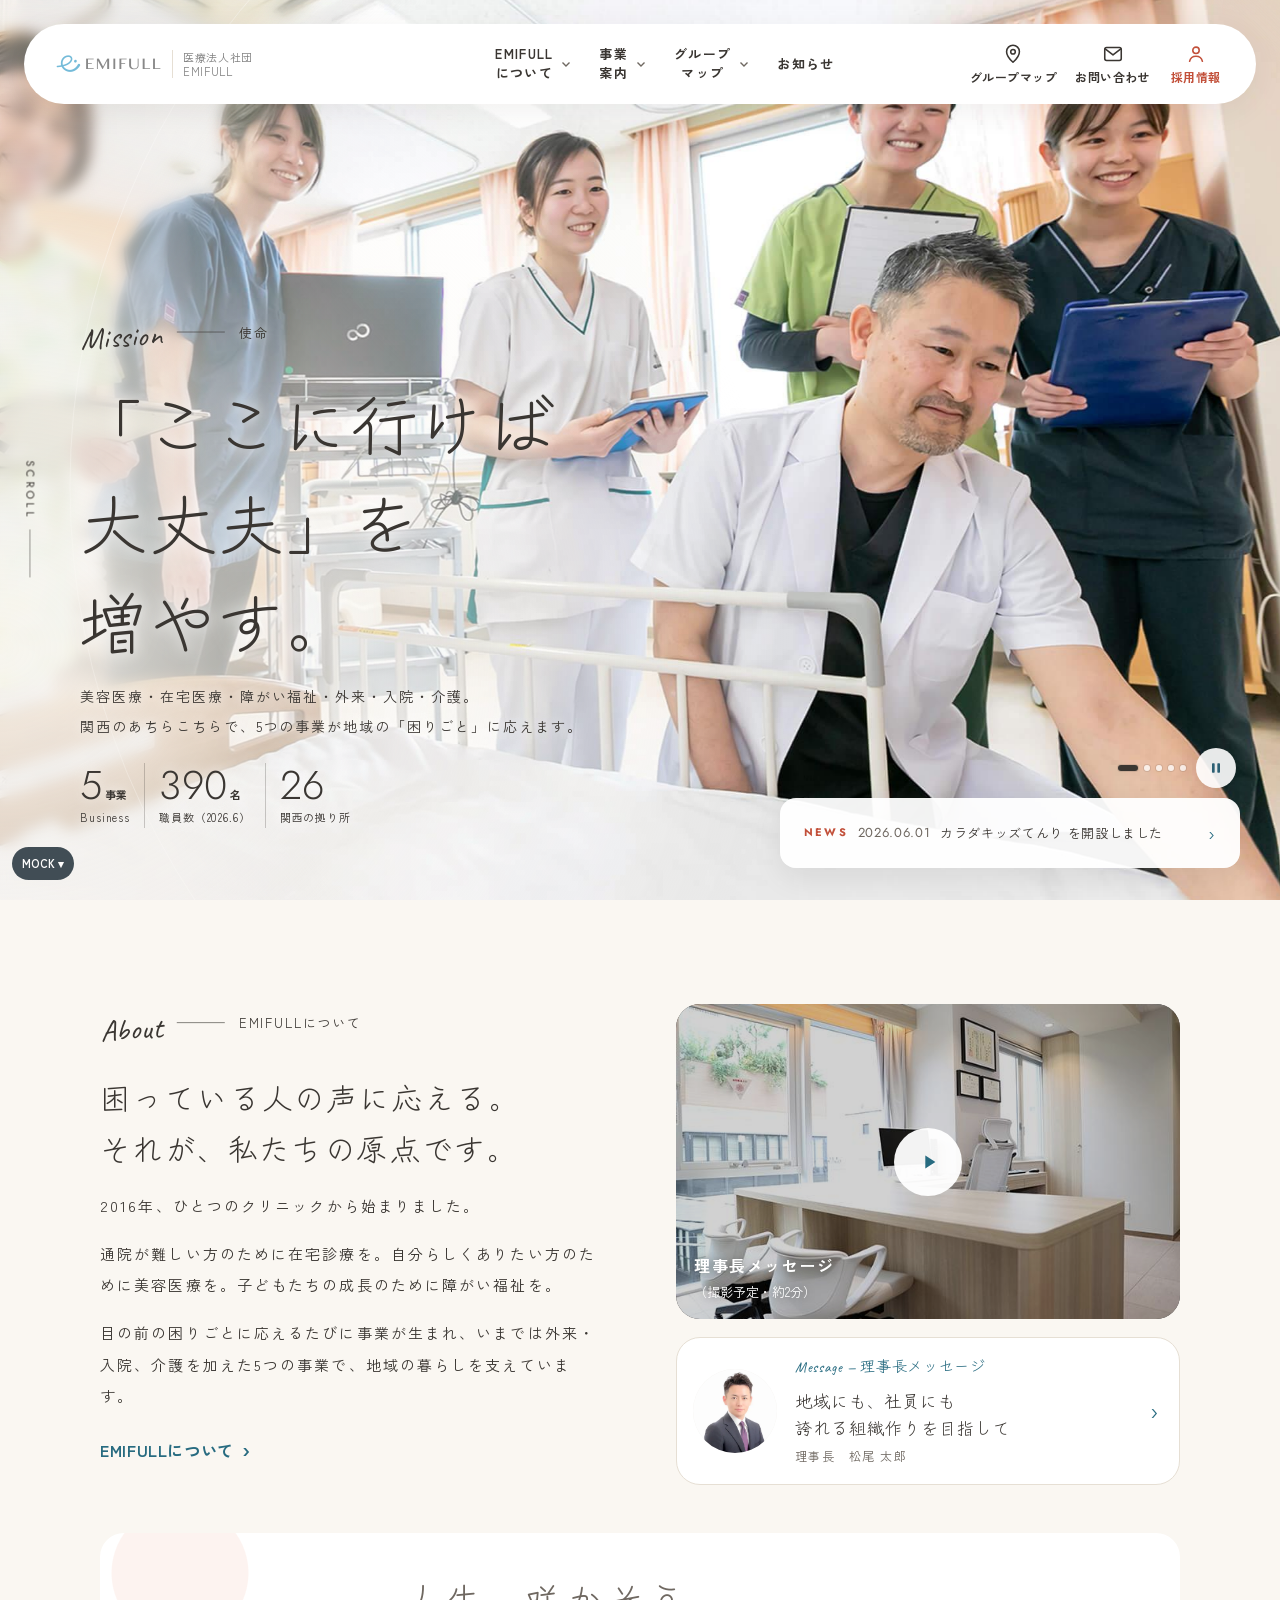
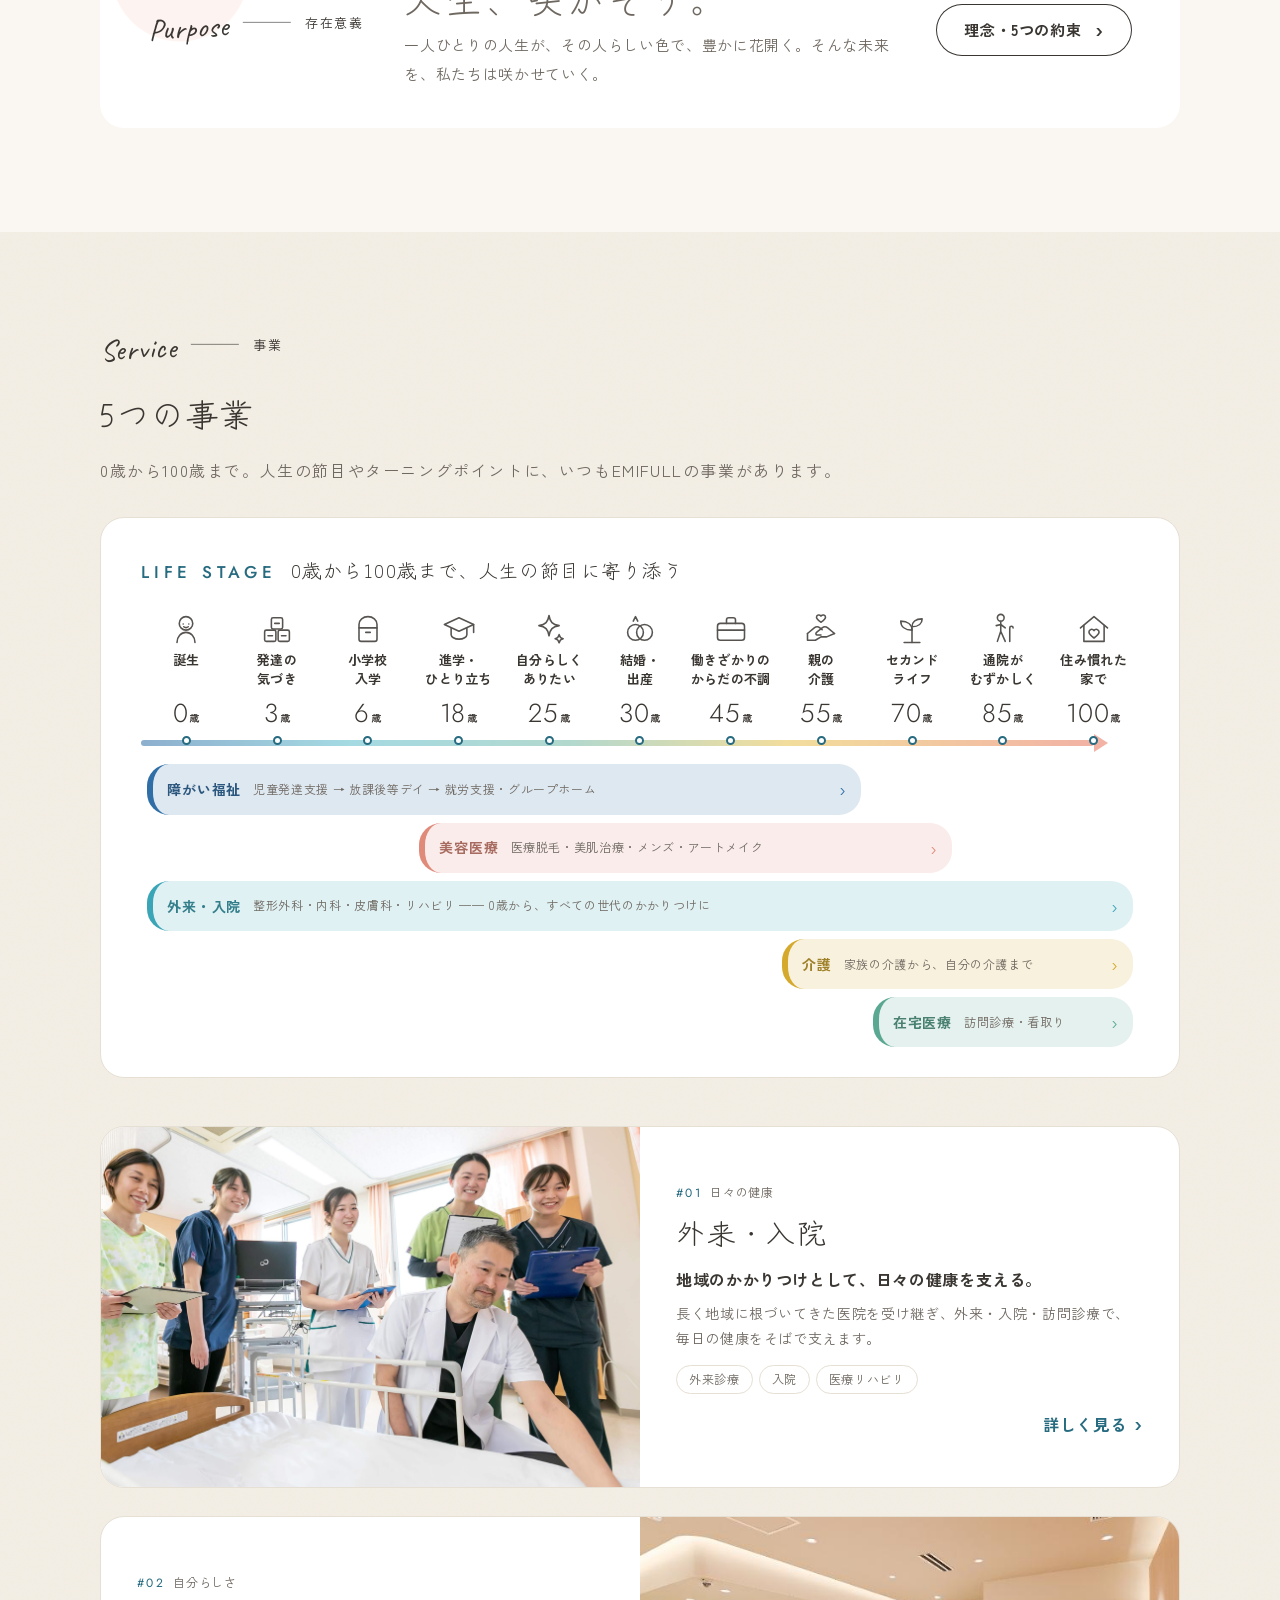
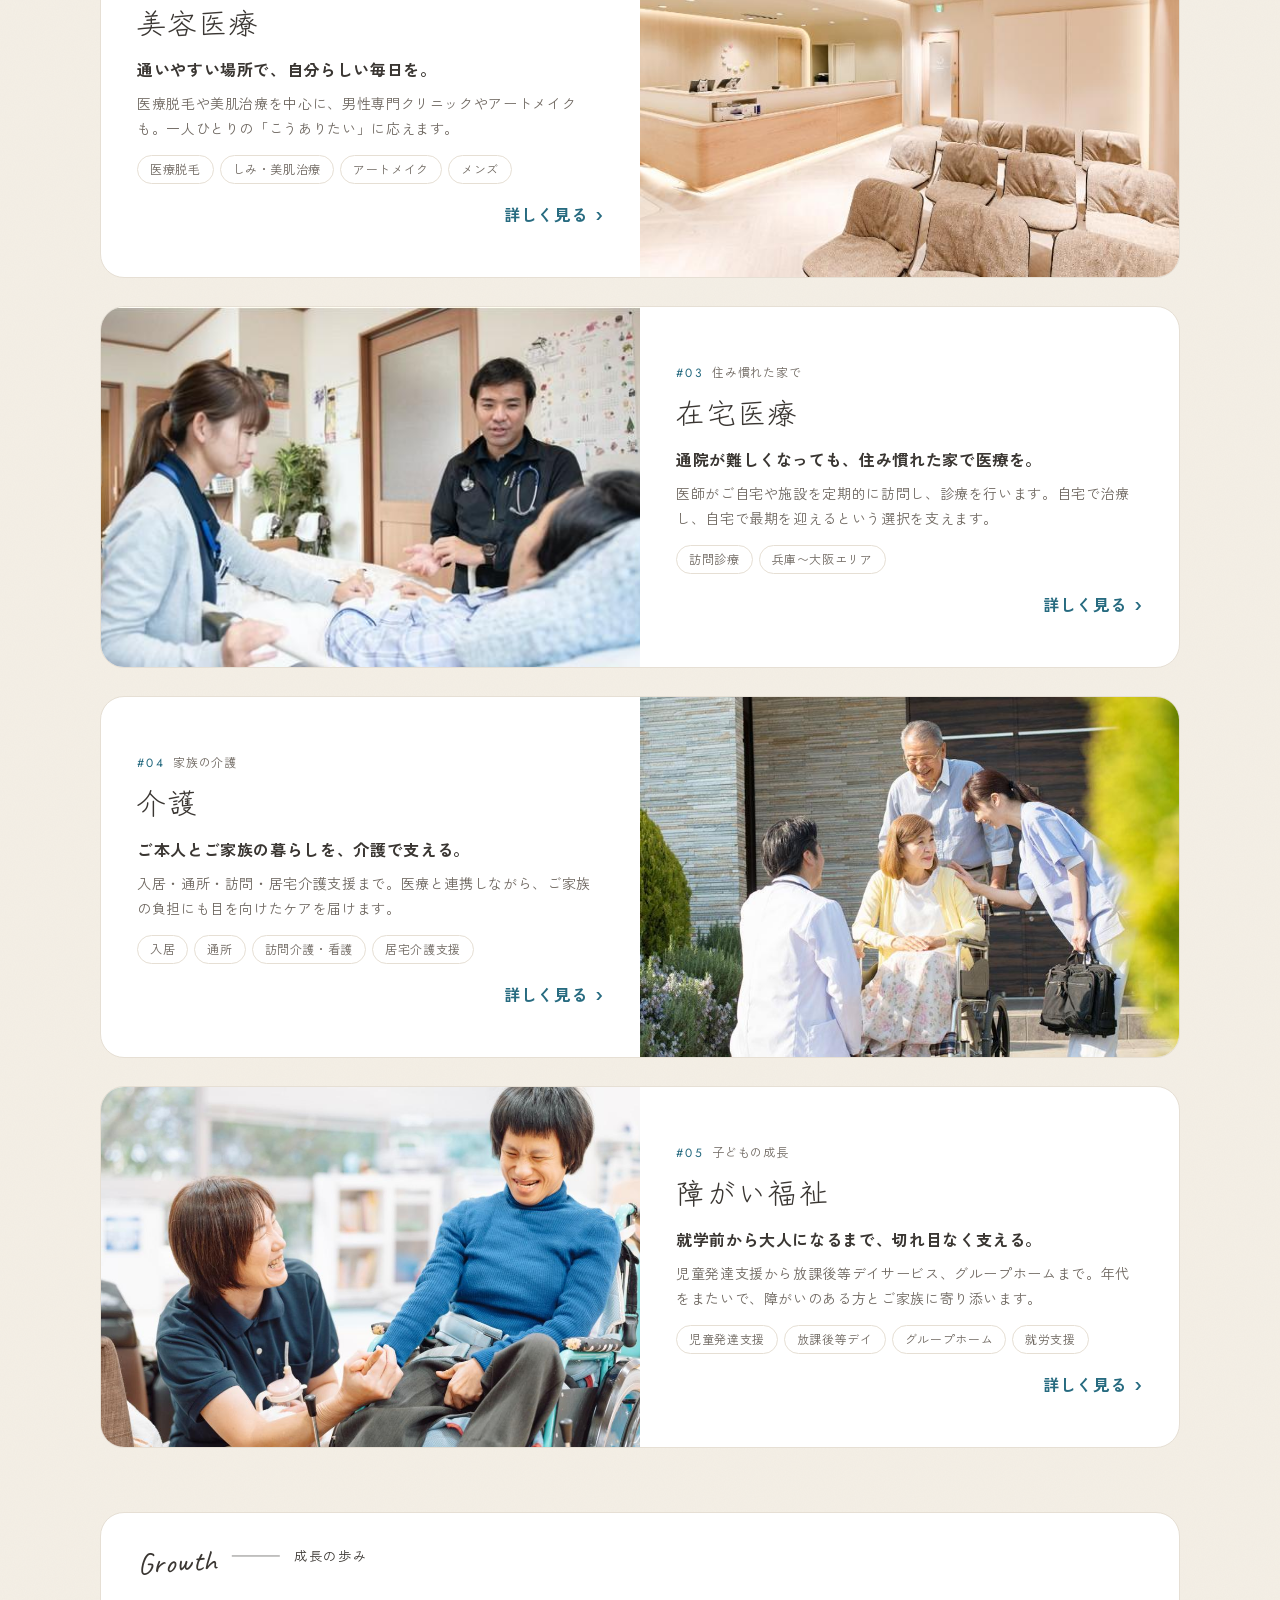
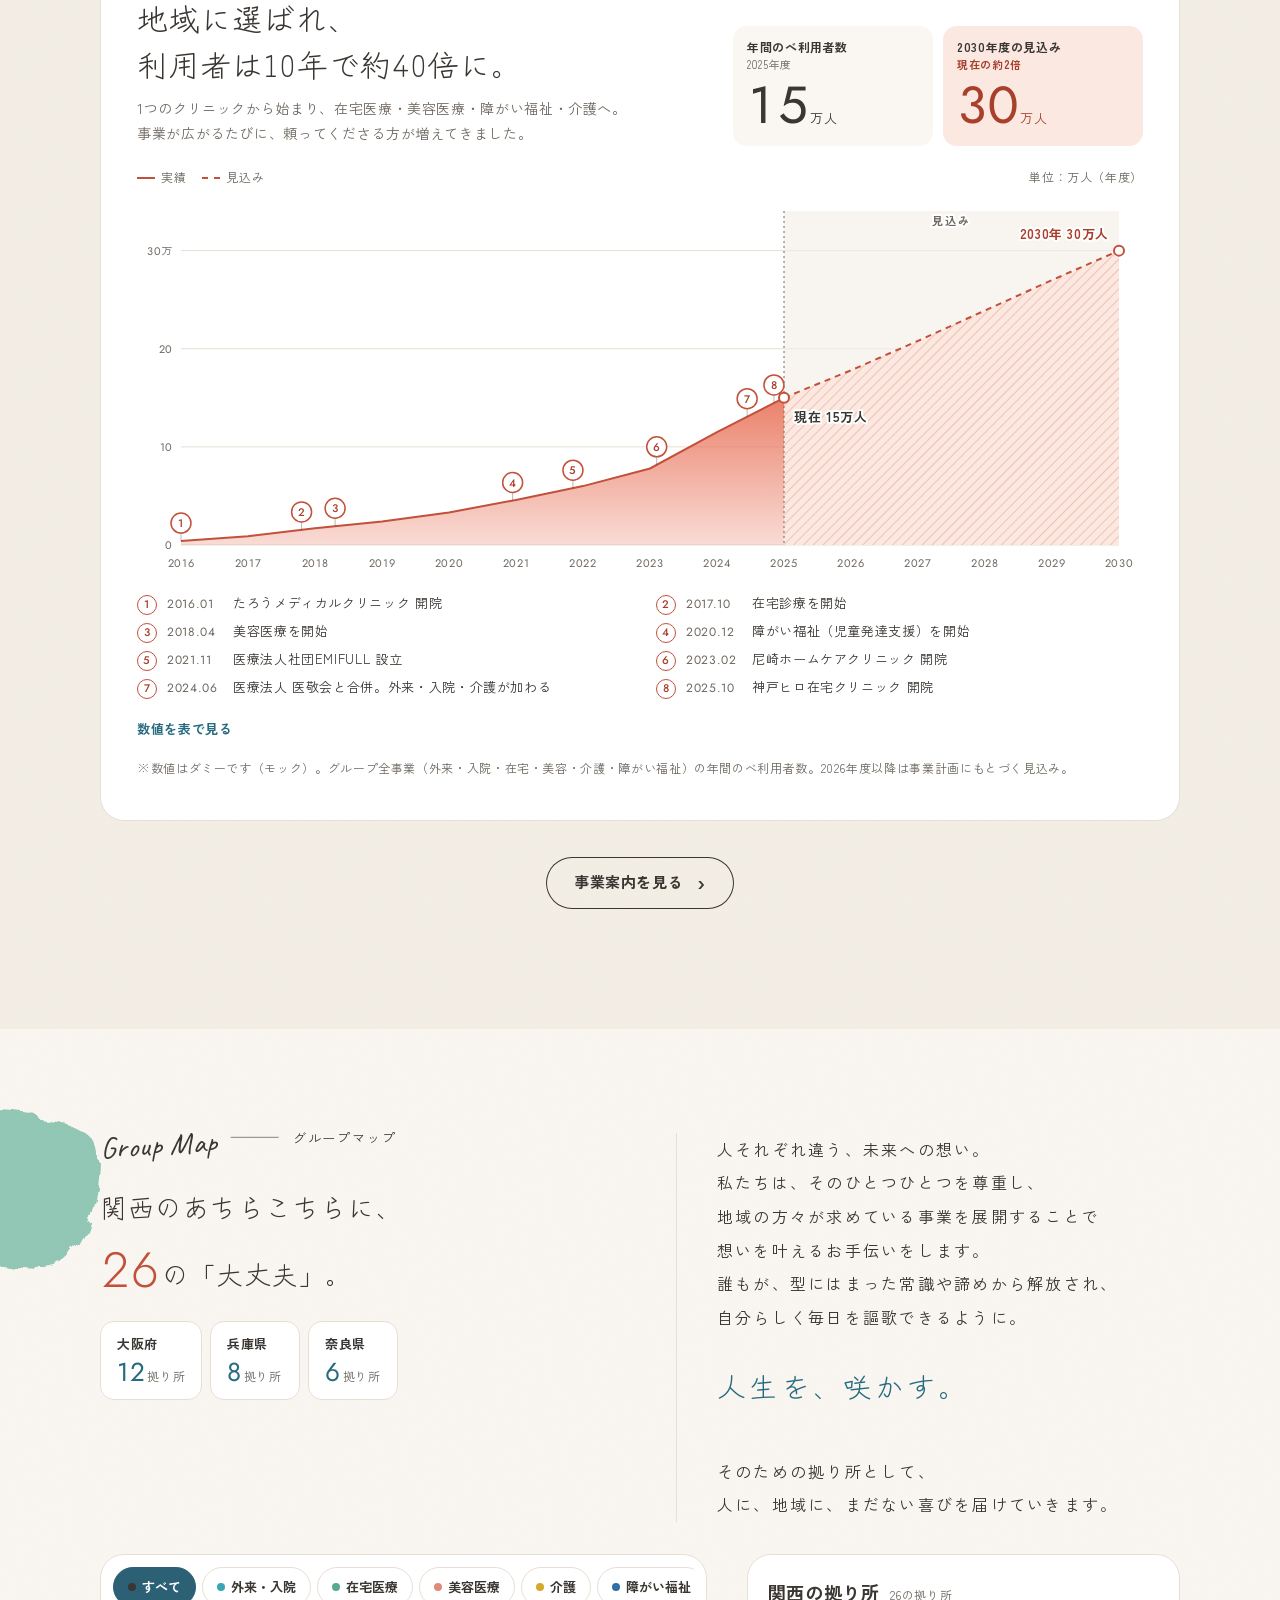
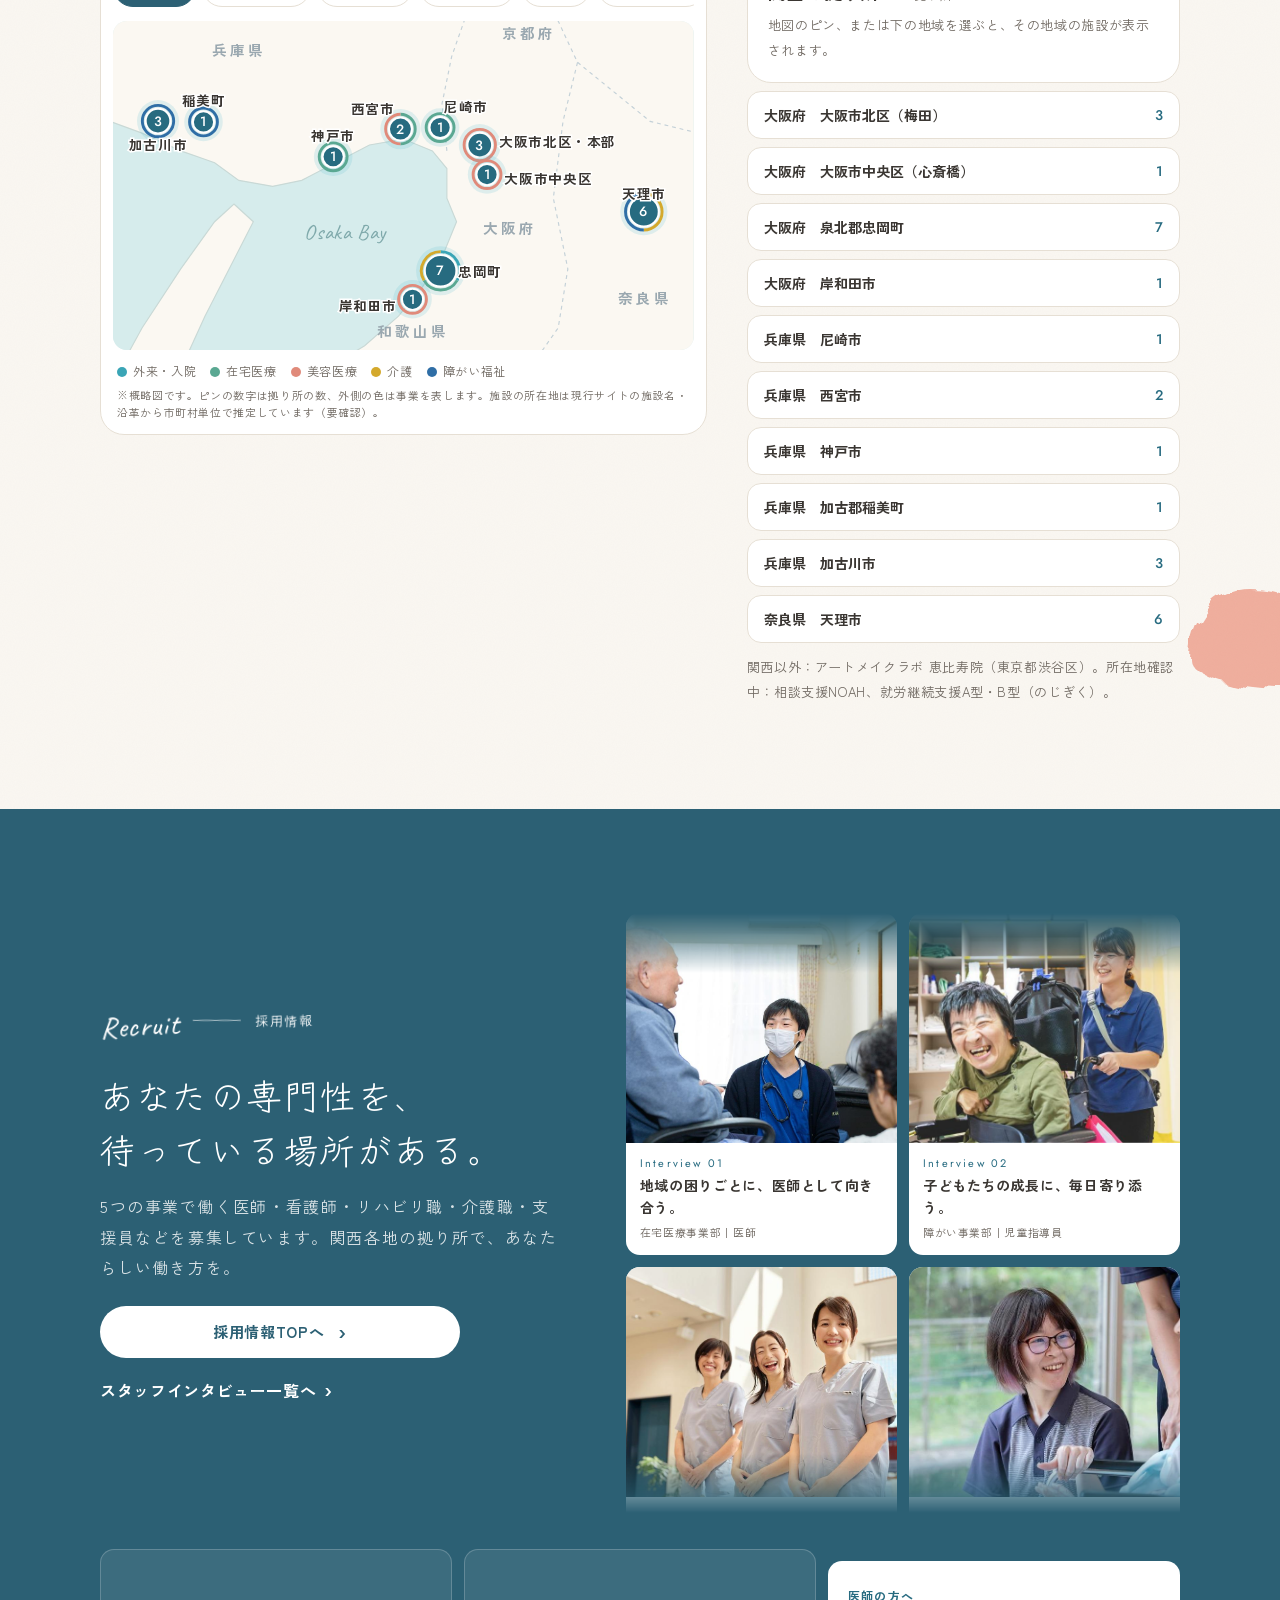
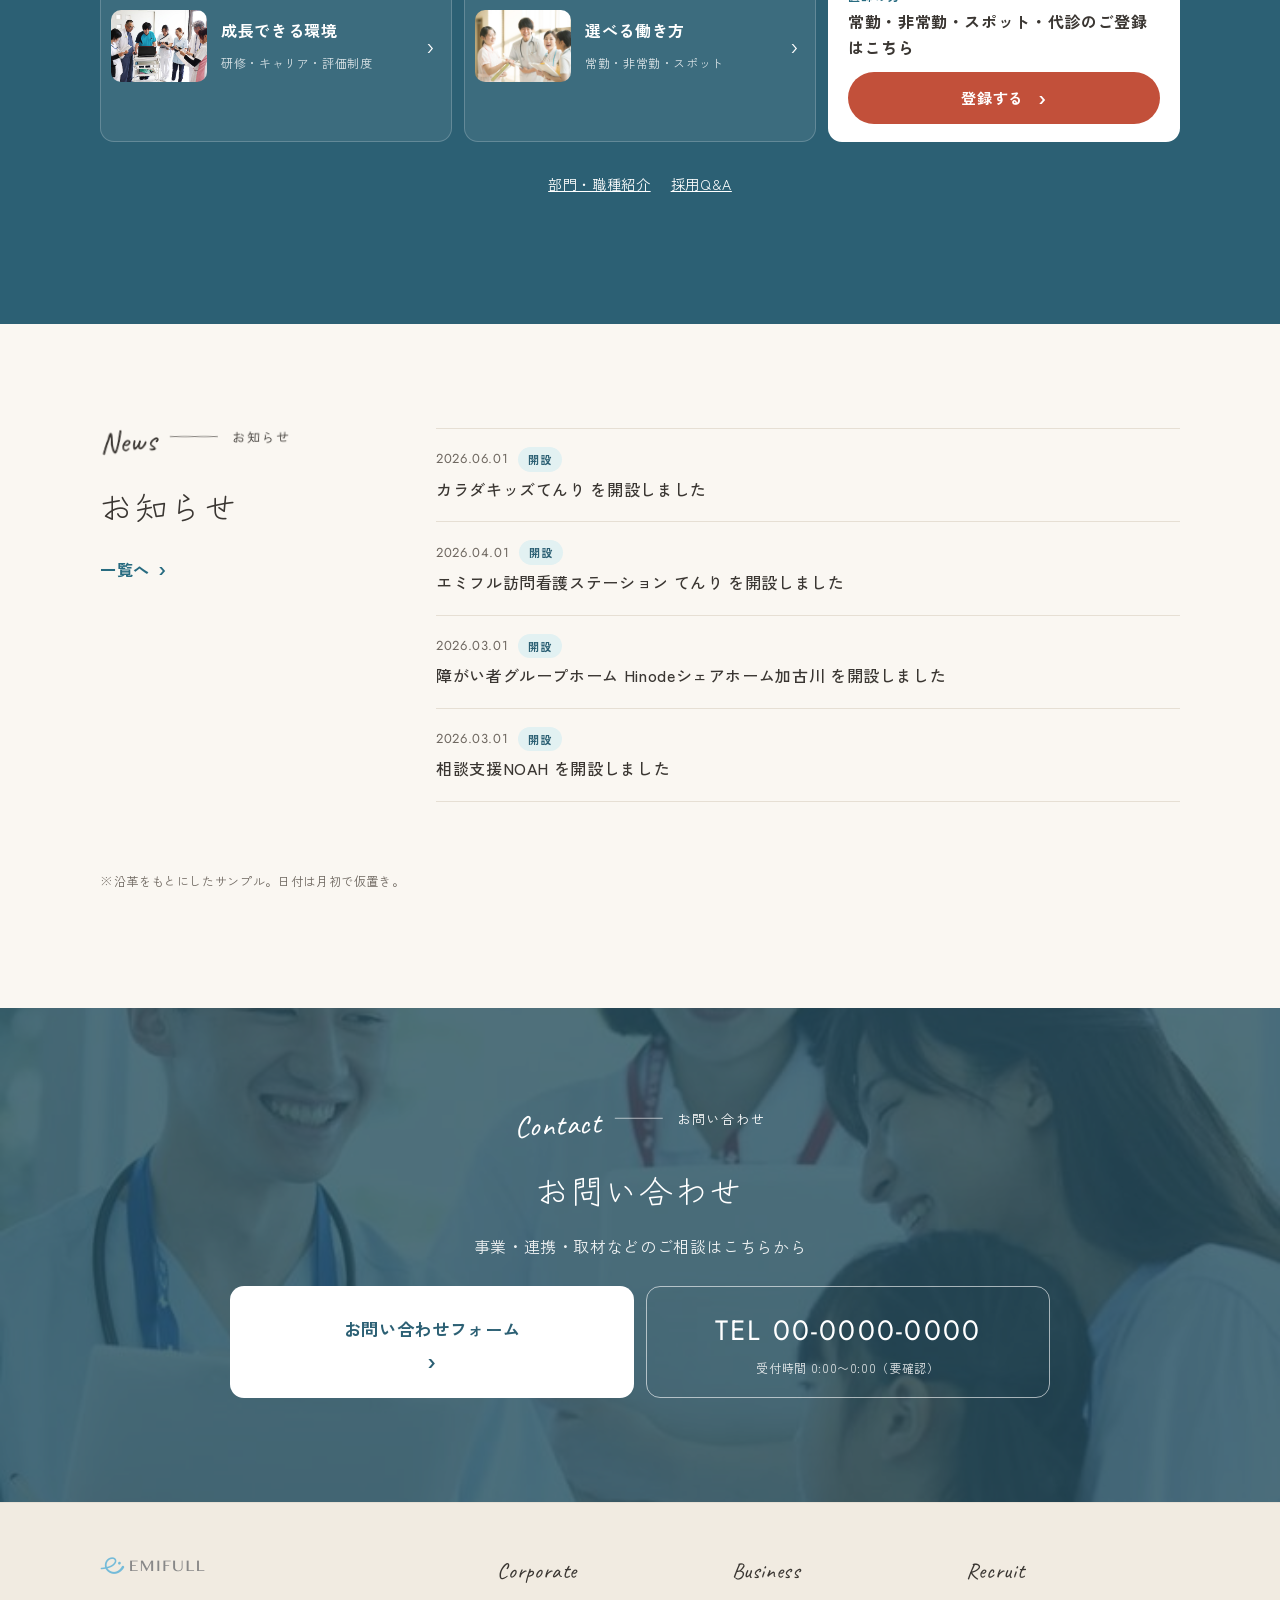
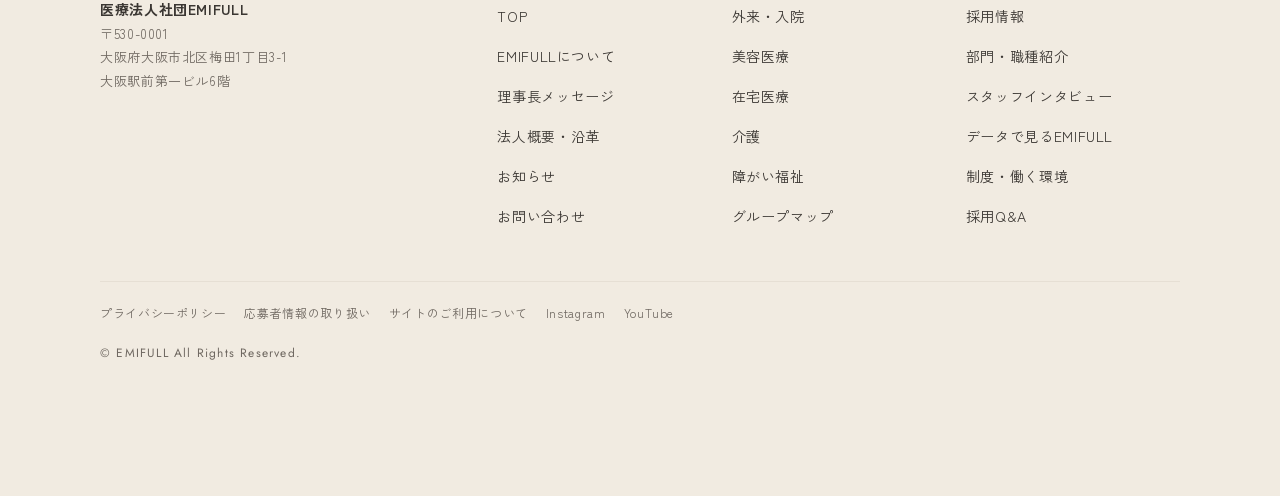
==== commit 8944c2f0: "Add files via upload" ====
--- a/index.html
+++ b/index.html
@@ -1,266 +1,281 @@
-<!doctype html>
-<html lang="ja">
-<head>
-<meta charset="utf-8">
-<meta name="viewport" content="width=device-width, initial-scale=1, viewport-fit=cover">
-<title>医療法人社団EMIFULL｜「ここに行けば大丈夫」を増やす。（モック）</title>
-<meta name="description" content="美容医療・在宅医療・障がい福祉・外来・入院・介護。関西を中心に5つの事業で地域の困りごとに応える医療法人社団EMIFULLのコーポレートサイト（モック）">
-<link rel="stylesheet" href="assets/style.css">
-</head>
-<body data-page="home" data-site="corp">
-<div id="site-header"></div>
-
-<main>
-  <!-- 1 MV（参考サイトの構成：全面スライド＋すりガラス＋円レンズ／手書きコピーが1文字ずつ） -->
-  <section class="mv" data-mv aria-label="メインビジュアル" data-req="MV：Missionをキャッチに／円レンズで「ここ」にピントが合う演出">
-    <div class="mv__slides">
-      <div class="mv__slide"><img src="img/ward-team.jpg" alt="病棟で患者を囲む医療チーム" fetchpriority="high"></div>
-      <div class="mv__slide"><img src="img/station-team.jpg" alt="ナースステーションで話す医療スタッフ" loading="lazy"></div>
-      <div class="mv__slide"><img src="img/nurse-child.jpg" alt="子どもの患者と話す看護師" loading="lazy" style="object-position:60% 40%"></div>
-      <div class="mv__slide"><img src="img/home-doctor.jpg" alt="ご自宅で患者と話す医師と看護師" loading="lazy" style="object-position:65% 50%"></div>
-      <div class="mv__slide"><img src="img/disability-care.jpg" alt="利用者と笑い合う支援員" loading="lazy" style="object-position:35% 50%"></div>
-    </div>
-    <div class="mv__mask" aria-hidden="true"></div>
-    <div class="mv__ring" aria-hidden="true"></div>
-    <div class="mv__inner">
-      <div class="container">
-        <span class="eyebrow mv__fade">Mission <small>使命</small></span>
-        <h1 class="mv__copy" data-split>「ここに行けば<br>大丈夫」を<br>増やす。</h1>
-        <p class="mv__sub mv__fade">美容医療・在宅医療・障がい福祉・外来・入院・介護。<br>関西のあちらこちらで、5つの事業が地域の「困りごと」に応えます。</p>
-        <dl class="mv__stats mv__fade">
-          <div><dd>5<small>事業</small></dd><dt>Business</dt></div>
-          <div><dd>390<small>名</small></dd><dt>職員数（2026.6）</dt></div>
-          <div><dd data-fac-count>26</dd><dt>関西の拠り所</dt></div>
-        </dl>
-      </div>
-    </div>
-    <div class="mv__ctrl"><div class="mv__dots" aria-hidden="true"><span></span><span></span><span></span><span></span><span></span></div><button class="video-toggle" type="button" aria-label="スライドを停止"></button></div>
-    <span class="mv__scroll" aria-hidden="true">SCROLL</span>
-    <a class="mv__news" href="#news"><b>NEWS</b><time>2026.06.01</time><span>カラダキッズてんり を開設しました</span></a>
-  </section>
-
-  <!-- 2 ABOUT -->
-  <section class="section" id="about">
-    <div class="container">
-      <div class="about-grid">
-        <div class="reveal">
-          <span class="eyebrow">About <small>EMIFULLについて</small></span>
-          <h2 class="about-copy" style="margin-top:22px">困っている人の声に応える。<br>それが、私たちの原点です。</h2>
-          <div class="verse" style="font-size:15px">
-            <p>2016年、ひとつのクリニックから始まりました。</p>
-            <p>通院が難しい方のために在宅診療を。自分らしくありたい方のために美容医療を。子どもたちの成長のために障がい福祉を。</p>
-            <p>目の前の困りごとに応えるたびに事業が生まれ、いまでは外来・入院、介護を加えた5つの事業で、地域の暮らしを支えています。</p>
-          </div>
-          <a class="link-more" href="about.html">EMIFULLについて</a>
-        </div>
-        <div class="reveal">
-          <button class="ceo-video" type="button" aria-label="理事長メッセージ動画を再生" data-req="理事長メッセージ動画（クリック後読込）">
-            <img src="img/consult-room.jpg" alt="" loading="lazy">
-            <span class="play"><svg viewBox="0 0 24 24" fill="currentColor"><path d="M8 5v14l11-7z"/></svg></span>
-            <span class="ceo-video__cap"><b>理事長メッセージ</b>（撮影予定・約2分）</span>
-          </button>
-          <a class="ceo-card" href="about.html#message">
-            <img src="img/ceo.webp" alt="理事長 松尾 太郎" loading="lazy">
-            <span><small>Message — 理事長メッセージ</small><b>地域にも、社員にも<br>誇れる組織作りを目指して</b><em>理事長　松尾 太郎</em></span>
-          </a>
-        </div>
-      </div>
-
-      <div class="mission-band paper reveal">
-        <span class="eyebrow">Purpose <small>存在意義</small></span>
-        <div>
-          <p class="mission">人生、咲かそう。</p>
-          <p style="margin-top:8px">一人ひとりの人生が、その人らしい色で、豊かに花開く。そんな未来を、私たちは咲かせていく。</p>
-        </div>
-        <a class="btn btn--ghost btn--arrow" href="about.html#pmvv">理念・5つの約束</a>
-      </div>
-    </div>
-  </section>
-
-  <!-- 3 SERVICE -->
-  <section class="section section--tint paper" id="business">
-    <div class="container">
-      <div class="sec-head">
-        <span class="eyebrow">Service <small>事業</small></span>
-        <h2 class="h-sec" style="margin-top:20px">5つの事業</h2>
-        <p class="lead">0歳から100歳まで。人生の節目やターニングポイントに、いつもEMIFULLの事業があります。</p>
-      </div>
-
-      <div class="lifemap reveal" data-lifemap="#biz-"></div>
-
-      <div class="biz-rows">
-        <article class="biz-row reveal" id="biz-gairai">
-          <div class="biz-row__img"><img src="img/ward-team.jpg" alt="病棟で患者を囲む医療チーム" loading="lazy"></div>
-          <div class="biz-row__body">
-            <span class="biz-row__no">#01<span>日々の健康</span></span>
-            <h3>外来・入院</h3>
-            <p class="catch">地域のかかりつけとして、日々の健康を支える。</p>
-            <p class="desc">長く地域に根づいてきた医院を受け継ぎ、外来・入院・訪問診療で、毎日の健康をそばで支えます。</p>
-            <ul class="pills"><li>外来診療</li><li>入院</li><li>医療リハビリ</li></ul>
-            <a class="link-more" href="business.html#gairai">詳しく見る</a>
-          </div>
-        </article>
-        <article class="biz-row reveal" id="biz-biyou">
-          <div class="biz-row__img"><img src="img/lobby.jpg" alt="明るいクリニックの待合" loading="lazy"></div>
-          <div class="biz-row__body">
-            <span class="biz-row__no">#02<span>自分らしさ</span></span>
-            <h3>美容医療</h3>
-            <p class="catch">通いやすい場所で、自分らしい毎日を。</p>
-            <p class="desc">医療脱毛や美肌治療を中心に、男性専門クリニックやアートメイクも。一人ひとりの「こうありたい」に応えます。</p>
-            <ul class="pills"><li>医療脱毛</li><li>しみ・美肌治療</li><li>アートメイク</li><li>メンズ</li></ul>
-            <a class="link-more" href="business.html#biyou">詳しく見る</a>
-          </div>
-        </article>
-        <article class="biz-row reveal" id="biz-zaitaku">
-          <div class="biz-row__img"><img src="img/home-doctor.jpg" alt="ご自宅で診療する医師" loading="lazy" style="object-position:70% 50%"></div>
-          <div class="biz-row__body">
-            <span class="biz-row__no">#03<span>住み慣れた家で</span></span>
-            <h3>在宅医療</h3>
-            <p class="catch">通院が難しくなっても、住み慣れた家で医療を。</p>
-            <p class="desc">医師がご自宅や施設を定期的に訪問し、診療を行います。自宅で治療し、自宅で最期を迎えるという選択を支えます。</p>
-            <ul class="pills"><li>訪問診療</li><li>兵庫〜大阪エリア</li></ul>
-            <a class="link-more" href="business.html#zaitaku">詳しく見る</a>
-          </div>
-        </article>
-        <article class="biz-row reveal" id="biz-kaigo">
-          <div class="biz-row__img"><img src="img/home-outdoor.jpg" alt="車いすの利用者と話す介護職員" loading="lazy"></div>
-          <div class="biz-row__body">
-            <span class="biz-row__no">#04<span>家族の介護</span></span>
-            <h3>介護</h3>
-            <p class="catch">ご本人とご家族の暮らしを、介護で支える。</p>
-            <p class="desc">入居・通所・訪問・居宅介護支援まで。医療と連携しながら、ご家族の負担にも目を向けたケアを届けます。</p>
-            <ul class="pills"><li>入居</li><li>通所</li><li>訪問介護・看護</li><li>居宅介護支援</li></ul>
-            <a class="link-more" href="business.html#kaigo">詳しく見る</a>
-          </div>
-        </article>
-        <article class="biz-row reveal" id="biz-shogai">
-          <div class="biz-row__img"><img src="img/disability-care.jpg" alt="利用者と笑顔で過ごす支援員" loading="lazy" style="object-position:30% 50%"></div>
-          <div class="biz-row__body">
-            <span class="biz-row__no">#05<span>子どもの成長</span></span>
-            <h3>障がい福祉</h3>
-            <p class="catch">就学前から大人になるまで、切れ目なく支える。</p>
-            <p class="desc">児童発達支援から放課後等デイサービス、グループホームまで。年代をまたいで、障がいのある方とご家族に寄り添います。</p>
-            <ul class="pills"><li>児童発達支援</li><li>放課後等デイ</li><li>グループホーム</li><li>就労支援</li></ul>
-            <a class="link-more" href="business.html#shogai">詳しく見る</a>
-          </div>
-        </article>
-      </div>
-      <p class="center" style="margin-top:36px"><a class="btn btn--ghost btn--arrow" href="business.html">事業案内を見る</a></p>
-    </div>
-  </section>
-
-  <!-- 4 LOCATIONS（新規） -->
-  <section class="section paper" id="locations" data-kansai-map>
-    <div class="blobs" aria-hidden="true">
-      <span class="blob blob--sage s2" style="width:180px;height:160px;left:-80px;top:80px"></span>
-      <span class="blob blob--coral s4" style="width:120px;height:100px;right:-30px;bottom:120px;opacity:.55"></span>
-    </div>
-    <div class="container">
-      <div class="sec-head">
-        <span class="eyebrow">Group Map <small>グループマップ</small></span>
-        <p class="loc-lead" style="margin-top:22px">関西のあちらこちらに、<br><em data-fac-count>26</em>の「大丈夫」。</p>
-        <div class="verse map-verse">
-          <p>人それぞれ違う、未来への想い。<br>私たちは、そのひとつひとつを尊重し、<br>地域の方々が求めている事業を展開することで<br>想いを叶えるお手伝いをします。<br>誰もが、型にはまった常識や諦めから解放され、<br>自分らしく毎日を謳歌できるように。</p>
-          <p class="map-verse__key">人生を、咲かす。</p>
-          <p>そのための拠り所として、<br>人に、地域に、まだない喜びを届けていきます。</p>
-        </div>
-        <ul class="loc-prefs">
-          <li><b>大阪府</b><span data-pref-count="大阪府">0</span><span><small>拠り所</small></span></li>
-          <li><b>兵庫県</b><span data-pref-count="兵庫県">0</span><span><small>拠り所</small></span></li>
-          <li><b>奈良県</b><span data-pref-count="奈良県">0</span><span><small>拠り所</small></span></li>
-        </ul>
-      </div>
-      <div class="loc">
-        <div class="map-card" data-req="現行サイト掲載施設を市町村単位でプロット（住所確定後に正確な座標へ）">
-          <div class="map-filter" role="group" aria-label="事業で絞り込む"></div>
-          <div class="map-holder"></div>
-          <div class="map-legend"><span><i style="background:var(--biz-gairai)"></i>外来・入院</span><span><i style="background:var(--biz-zaitaku)"></i>在宅医療</span><span><i style="background:var(--biz-biyou)"></i>美容医療</span><span><i style="background:var(--biz-kaigo)"></i>介護</span><span><i style="background:var(--biz-shogai)"></i>障がい福祉</span></div>
-          <p class="map-note">※概略図です。ピンの数字は拠り所の数、外側の色は事業を表します。施設の所在地は現行サイトの施設名・沿革から市町村単位で推定しています（要確認）。</p>
-        </div>
-        <div class="loc-side">
-          <div class="loc-panel" aria-live="polite"></div>
-          <div class="loc-areas"></div>
-          <p class="loc-outside"></p>
-        </div>
-      </div>
-    </div>
-  </section>
-
-  <!-- 5 RECRUIT -->
-  <section class="section section--deep" id="recruit" style="overflow:hidden">
-    <div class="container">
-      <div class="rec-grid">
-        <div>
-          <span class="eyebrow">Recruit <small>採用情報</small></span>
-          <h2 class="rec-copy" style="margin-top:22px">あなたの専門性を、<br>待っている場所がある。</h2>
-          <p class="lead">5つの事業で働く医師・看護師・リハビリ職・介護職・支援員などを募集しています。関西各地の拠り所で、あなたらしい働き方を。</p>
-          <div style="display:grid;gap:10px;max-width:360px">
-            <a class="btn btn--white btn--arrow" href="recruit.html">採用情報TOPへ</a>
-            <a class="link-more" href="interview.html">スタッフインタビュー一覧へ</a>
-          </div>
-        </div>
-        <div class="marquee" data-req="インタビューを2列で上下逆方向に流す（ホバーで停止）">
-          <div class="marquee__col">
-            <a class="iv-card" href="interview.html"><img src="img/young-doctor.jpg" alt="" loading="lazy" style="object-position:55% 30%"><div><span class="no">Interview 01</span><b>地域の困りごとに、医師として向き合う。</b><span>在宅医療事業部｜医師</span></div></a>
-            <a class="iv-card" href="interview.html"><img src="img/nurses-three.jpg" alt="" loading="lazy" style="object-position:80% 30%"><div><span class="no">Interview 03</span><b>一人ひとりの「こうありたい」に。</b><span>美容事業部｜看護師</span></div></a>
-            <a class="iv-card" href="interview.html"><img src="img/station-team.jpg" alt="" loading="lazy"><div><span class="no">Interview 05</span><b>地域のかかりつけを、チームで守る。</b><span>外来・入院｜看護師</span></div></a>
-            <a class="iv-card" href="interview.html"><img src="img/young-doctor.jpg" alt="" loading="lazy" style="object-position:55% 30%"><div><span class="no">Interview 01</span><b>地域の困りごとに、医師として向き合う。</b><span>在宅医療事業部｜医師</span></div></a>
-            <a class="iv-card" href="interview.html"><img src="img/nurses-three.jpg" alt="" loading="lazy" style="object-position:80% 30%"><div><span class="no">Interview 03</span><b>一人ひとりの「こうありたい」に。</b><span>美容事業部｜看護師</span></div></a>
-            <a class="iv-card" href="interview.html"><img src="img/station-team.jpg" alt="" loading="lazy"><div><span class="no">Interview 05</span><b>地域のかかりつけを、チームで守る。</b><span>外来・入院｜看護師</span></div></a>
-          </div>
-          <div class="marquee__col marquee__col--down">
-            <a class="iv-card" href="interview.html"><img src="img/disability-walk.jpg" alt="" loading="lazy"><div><span class="no">Interview 02</span><b>子どもたちの成長に、毎日寄り添う。</b><span>障がい事業部｜児童指導員</span></div></a>
-            <a class="iv-card" href="interview.html"><img src="img/care-staff.jpg" alt="" loading="lazy" style="object-position:45% 30%"><div><span class="no">Interview 04</span><b>住み慣れた家での暮らしを支える。</b><span>介護事業部｜介護職</span></div></a>
-            <a class="iv-card" href="interview.html"><img src="img/rehab-pt.jpg" alt="" loading="lazy"><div><span class="no">Interview 06</span><b>「できた」を一緒に喜べる仕事。</b><span>外来・入院｜理学療法士</span></div></a>
-            <a class="iv-card" href="interview.html"><img src="img/disability-walk.jpg" alt="" loading="lazy"><div><span class="no">Interview 02</span><b>子どもたちの成長に、毎日寄り添う。</b><span>障がい事業部｜児童指導員</span></div></a>
-            <a class="iv-card" href="interview.html"><img src="img/care-staff.jpg" alt="" loading="lazy" style="object-position:45% 30%"><div><span class="no">Interview 04</span><b>住み慣れた家での暮らしを支える。</b><span>介護事業部｜介護職</span></div></a>
-            <a class="iv-card" href="interview.html"><img src="img/rehab-pt.jpg" alt="" loading="lazy"><div><span class="no">Interview 06</span><b>「できた」を一緒に喜べる仕事。</b><span>外来・入院｜理学療法士</span></div></a>
-          </div>
-        </div>
-      </div>
-
-      <div class="rec-links">
-        <a class="rec-link" href="recruit.html#system"><img src="img/team-laptop.jpg" alt="" loading="lazy"><div><b>成長できる環境</b><span>研修・キャリア・評価制度</span></div></a>
-        <a class="rec-link" href="recruit.html#system"><img src="img/young-staff.jpg" alt="" loading="lazy"><div><b>選べる働き方</b><span>常勤・非常勤・スポット</span></div></a>
-        <div class="doctor-entry" data-req="医師登録：まずはLINE/Googleフォーム等で簡易導入">
-          <div><small>医師の方へ</small><p>常勤・非常勤・スポット・代診のご登録はこちら</p></div>
-          <a class="btn btn--primary btn--arrow" href="#">登録する</a>
-        </div>
-      </div>
-      <p class="rec-sub"><a href="recruit.html#work">部門・職種紹介</a><a href="recruit.html#faq">採用Q&amp;A</a></p>
-    </div>
-  </section>
-
-  <!-- 6 NEWS -->
-  <section class="section" id="news">
-    <div class="container news-wrap">
-      <div class="sec-head"><span class="eyebrow">News <small>お知らせ</small></span><h2 class="h-sec" style="margin-top:20px">お知らせ</h2><a class="link-more" href="#">一覧へ</a></div>
-      <ul class="news-list">
-        <li><a href="#"><span class="meta"><time>2026.06.01</time><span class="tag">開設</span></span><p>カラダキッズてんり を開設しました</p></a></li>
-        <li><a href="#"><span class="meta"><time>2026.04.01</time><span class="tag">開設</span></span><p>エミフル訪問看護ステーション てんり を開設しました</p></a></li>
-        <li><a href="#"><span class="meta"><time>2026.03.01</time><span class="tag">開設</span></span><p>障がい者グループホーム Hinodeシェアホーム加古川 を開設しました</p></a></li>
-        <li><a href="#"><span class="meta"><time>2026.03.01</time><span class="tag">開設</span></span><p>相談支援NOAH を開設しました</p></a></li>
-      </ul>
-      <p class="sample-note" style="grid-column:1/-1">※沿革をもとにしたサンプル。日付は月初で仮置き。</p>
-    </div>
-  </section>
-
-  <!-- 7 CONTACT -->
-  <section class="section contact" id="contact">
-    <div class="contact__bg"><img src="img/outpatient.jpg" alt="" loading="lazy"></div>
-    <div class="container center">
-      <span class="eyebrow">Contact <small>お問い合わせ</small></span>
-      <h2 class="h-sec" style="margin-top:20px">お問い合わせ</h2>
-      <p style="margin:0;opacity:.9">事業・連携・取材などのご相談はこちらから</p>
-      <div class="contact-grid" style="max-width:820px;margin-left:auto;margin-right:auto">
-        <a class="contact-box contact-box--form" href="contact.html">お問い合わせフォーム</a>
-        <a class="contact-box contact-box--tel" href="tel:0000000000"><b>TEL 00-0000-0000</b><span>受付時間 0:00〜0:00（要確認）</span></a>
-      </div>
-    </div>
-  </section>
-</main>
-
-<div id="site-footer"></div>
-<script src="assets/main.js"></script>
-</body>
-</html>
+<!doctype html>
+<html lang="ja">
+<head>
+<meta charset="utf-8">
+<meta name="viewport" content="width=device-width, initial-scale=1, viewport-fit=cover">
+<title>医療法人社団EMIFULL｜「ここに行けば大丈夫」を増やす。（モック）</title>
+<meta name="description" content="美容医療・在宅医療・障がい福祉・外来・入院・介護。関西を中心に5つの事業で地域の困りごとに応える医療法人社団EMIFULLのコーポレートサイト（モック）">
+<link rel="stylesheet" href="assets/style.css">
+</head>
+<body data-page="home" data-site="corp">
+<div id="site-header"></div>
+
+<main>
+  <!-- 1 MV（参考サイトの構成：全面スライド＋すりガラス＋円レンズ／手書きコピーが1文字ずつ） -->
+  <section class="mv" data-mv aria-label="メインビジュアル" data-req="MV：Missionをキャッチに／円レンズで「ここ」にピントが合う演出">
+    <div class="mv__slides">
+      <div class="mv__slide"><img src="img/ward-team.jpg" alt="病棟で患者を囲む医療チーム" fetchpriority="high"></div>
+      <div class="mv__slide"><img src="img/station-team.jpg" alt="ナースステーションで話す医療スタッフ" loading="lazy"></div>
+      <div class="mv__slide"><img src="img/nurse-child.jpg" alt="子どもの患者と話す看護師" loading="lazy" style="object-position:60% 40%"></div>
+      <div class="mv__slide"><img src="img/home-doctor.jpg" alt="ご自宅で患者と話す医師と看護師" loading="lazy" style="object-position:65% 50%"></div>
+      <div class="mv__slide"><img src="img/disability-care.jpg" alt="利用者と笑い合う支援員" loading="lazy" style="object-position:35% 50%"></div>
+    </div>
+    <div class="mv__mask" aria-hidden="true"></div>
+    <div class="mv__ring" aria-hidden="true"></div>
+    <div class="mv__inner">
+      <div class="container">
+        <span class="eyebrow mv__fade">Mission <small>使命</small></span>
+        <h1 class="mv__copy" data-split>「ここに行けば<br>大丈夫」を<br>増やす。</h1>
+        <p class="mv__sub mv__fade">美容医療・在宅医療・障がい福祉・外来・入院・介護。<br>関西のあちらこちらで、5つの事業が地域の「困りごと」に応えます。</p>
+        <dl class="mv__stats mv__fade">
+          <div><dd>5<small>事業</small></dd><dt>Business</dt></div>
+          <div><dd>390<small>名</small></dd><dt>職員数（2026.6）</dt></div>
+          <div><dd data-fac-count>26</dd><dt>関西の拠り所</dt></div>
+        </dl>
+      </div>
+    </div>
+    <div class="mv__ctrl"><div class="mv__dots" aria-hidden="true"><span></span><span></span><span></span><span></span><span></span></div><button class="video-toggle" type="button" aria-label="スライドを停止"></button></div>
+    <span class="mv__scroll" aria-hidden="true">SCROLL</span>
+    <a class="mv__news" href="#news"><b>NEWS</b><time>2026.06.01</time><span>カラダキッズてんり を開設しました</span></a>
+  </section>
+
+  <!-- 2 ABOUT -->
+  <section class="section" id="about">
+    <div class="container">
+      <div class="about-grid">
+        <div class="reveal">
+          <span class="eyebrow">About <small>EMIFULLについて</small></span>
+          <h2 class="about-copy" style="margin-top:22px">困っている人の声に応える。<br>それが、私たちの原点です。</h2>
+          <div class="verse" style="font-size:15px">
+            <p>2016年、ひとつのクリニックから始まりました。</p>
+            <p>通院が難しい方のために在宅診療を。自分らしくありたい方のために美容医療を。子どもたちの成長のために障がい福祉を。</p>
+            <p>目の前の困りごとに応えるたびに事業が生まれ、いまでは外来・入院、介護を加えた5つの事業で、地域の暮らしを支えています。</p>
+          </div>
+          <a class="link-more" href="about.html">EMIFULLについて</a>
+        </div>
+        <div class="reveal">
+          <button class="ceo-video" type="button" aria-label="理事長メッセージ動画を再生" data-req="理事長メッセージ動画（クリック後読込）">
+            <img src="img/consult-room.jpg" alt="" loading="lazy">
+            <span class="play"><svg viewBox="0 0 24 24" fill="currentColor"><path d="M8 5v14l11-7z"/></svg></span>
+            <span class="ceo-video__cap"><b>理事長メッセージ</b>（撮影予定・約2分）</span>
+          </button>
+          <a class="ceo-card" href="about.html#message">
+            <img src="img/ceo.webp" alt="理事長 松尾 太郎" loading="lazy">
+            <span><small>Message — 理事長メッセージ</small><b>地域にも、社員にも<br>誇れる組織作りを目指して</b><em>理事長　松尾 太郎</em></span>
+          </a>
+        </div>
+      </div>
+
+      <div class="mission-band paper reveal">
+        <span class="eyebrow">Purpose <small>存在意義</small></span>
+        <div>
+          <p class="mission">人生、咲かそう。</p>
+          <p style="margin-top:8px">一人ひとりの人生が、その人らしい色で、豊かに花開く。そんな未来を、私たちは咲かせていく。</p>
+        </div>
+        <a class="btn btn--ghost btn--arrow" href="about.html#pmvv">理念・5つの約束</a>
+      </div>
+    </div>
+  </section>
+
+  <!-- 3 SERVICE -->
+  <section class="section section--tint paper" id="business">
+    <div class="container">
+      <div class="sec-head">
+        <span class="eyebrow">Service <small>事業</small></span>
+        <h2 class="h-sec" style="margin-top:20px">5つの事業</h2>
+        <p class="lead">0歳から100歳まで。人生の節目やターニングポイントに、いつもEMIFULLの事業があります。</p>
+      </div>
+
+      <div class="lifemap reveal" data-lifemap="#biz-"></div>
+
+      <div class="biz-rows">
+        <article class="biz-row reveal" id="biz-gairai">
+          <div class="biz-row__img"><img src="img/ward-team.jpg" alt="病棟で患者を囲む医療チーム" loading="lazy"></div>
+          <div class="biz-row__body">
+            <span class="biz-row__no">#01<span>日々の健康</span></span>
+            <h3>外来・入院</h3>
+            <p class="catch">地域のかかりつけとして、日々の健康を支える。</p>
+            <p class="desc">長く地域に根づいてきた医院を受け継ぎ、外来・入院・訪問診療で、毎日の健康をそばで支えます。</p>
+            <ul class="pills"><li>外来診療</li><li>入院</li><li>医療リハビリ</li></ul>
+            <a class="link-more" href="business.html#gairai">詳しく見る</a>
+          </div>
+        </article>
+        <article class="biz-row reveal" id="biz-biyou">
+          <div class="biz-row__img"><img src="img/lobby.jpg" alt="明るいクリニックの待合" loading="lazy"></div>
+          <div class="biz-row__body">
+            <span class="biz-row__no">#02<span>自分らしさ</span></span>
+            <h3>美容医療</h3>
+            <p class="catch">通いやすい場所で、自分らしい毎日を。</p>
+            <p class="desc">医療脱毛や美肌治療を中心に、男性専門クリニックやアートメイクも。一人ひとりの「こうありたい」に応えます。</p>
+            <ul class="pills"><li>医療脱毛</li><li>しみ・美肌治療</li><li>アートメイク</li><li>メンズ</li></ul>
+            <a class="link-more" href="business.html#biyou">詳しく見る</a>
+          </div>
+        </article>
+        <article class="biz-row reveal" id="biz-zaitaku">
+          <div class="biz-row__img"><img src="img/home-doctor.jpg" alt="ご自宅で診療する医師" loading="lazy" style="object-position:70% 50%"></div>
+          <div class="biz-row__body">
+            <span class="biz-row__no">#03<span>住み慣れた家で</span></span>
+            <h3>在宅医療</h3>
+            <p class="catch">通院が難しくなっても、住み慣れた家で医療を。</p>
+            <p class="desc">医師がご自宅や施設を定期的に訪問し、診療を行います。自宅で治療し、自宅で最期を迎えるという選択を支えます。</p>
+            <ul class="pills"><li>訪問診療</li><li>兵庫〜大阪エリア</li></ul>
+            <a class="link-more" href="business.html#zaitaku">詳しく見る</a>
+          </div>
+        </article>
+        <article class="biz-row reveal" id="biz-kaigo">
+          <div class="biz-row__img"><img src="img/home-outdoor.jpg" alt="車いすの利用者と話す介護職員" loading="lazy"></div>
+          <div class="biz-row__body">
+            <span class="biz-row__no">#04<span>家族の介護</span></span>
+            <h3>介護</h3>
+            <p class="catch">ご本人とご家族の暮らしを、介護で支える。</p>
+            <p class="desc">入居・通所・訪問・居宅介護支援まで。医療と連携しながら、ご家族の負担にも目を向けたケアを届けます。</p>
+            <ul class="pills"><li>入居</li><li>通所</li><li>訪問介護・看護</li><li>居宅介護支援</li></ul>
+            <a class="link-more" href="business.html#kaigo">詳しく見る</a>
+          </div>
+        </article>
+        <article class="biz-row reveal" id="biz-shogai">
+          <div class="biz-row__img"><img src="img/disability-care.jpg" alt="利用者と笑顔で過ごす支援員" loading="lazy" style="object-position:30% 50%"></div>
+          <div class="biz-row__body">
+            <span class="biz-row__no">#05<span>子どもの成長</span></span>
+            <h3>障がい福祉</h3>
+            <p class="catch">就学前から大人になるまで、切れ目なく支える。</p>
+            <p class="desc">児童発達支援から放課後等デイサービス、グループホームまで。年代をまたいで、障がいのある方とご家族に寄り添います。</p>
+            <ul class="pills"><li>児童発達支援</li><li>放課後等デイ</li><li>グループホーム</li><li>就労支援</li></ul>
+            <a class="link-more" href="business.html#shogai">詳しく見る</a>
+          </div>
+        </article>
+      </div>
+      <section class="growth" aria-labelledby="growth-top" data-req="成長グラフ：年間のべ利用者数（数値はダミー。本番は実績データに差し替え）">
+        <div class="growth__head">
+          <div>
+            <span class="eyebrow">Growth <small>成長の歩み</small></span>
+            <h3 class="growth__title" id="growth-top">地域に選ばれ、<br>利用者は10年で約40倍に。</h3>
+            <p class="growth__lead">1つのクリニックから始まり、在宅医療・美容医療・障がい福祉・介護へ。<br>事業が広がるたびに、頼ってくださる方が増えてきました。</p>
+          </div>
+          <dl class="growth__stats">
+            <div><dt>年間のべ利用者数<span>2025年度</span></dt><dd>15<small>万人</small></dd></div>
+            <div class="is-plan"><dt>2030年度の見込み<span>現在の約2倍</span></dt><dd>30<small>万人</small></dd></div>
+          </dl>
+        </div>
+        <div class="growth__chart" data-growth-chart></div>
+        <p class="sample-note">※数値はダミーです（モック）。グループ全事業（外来・入院・在宅・美容・介護・障がい福祉）の年間のべ利用者数。2026年度以降は事業計画にもとづく見込み。</p>
+      </section>
+      <p class="center" style="margin-top:36px"><a class="btn btn--ghost btn--arrow" href="business.html">事業案内を見る</a></p>
+    </div>
+  </section>
+
+  <!-- 4 LOCATIONS（新規） -->
+  <section class="section paper" id="locations" data-kansai-map>
+    <div class="blobs" aria-hidden="true">
+      <span class="blob blob--sage s2" style="width:180px;height:160px;left:-80px;top:80px"></span>
+      <span class="blob blob--coral s4" style="width:120px;height:100px;right:-30px;bottom:120px;opacity:.55"></span>
+    </div>
+    <div class="container">
+      <div class="sec-head">
+        <span class="eyebrow">Group Map <small>グループマップ</small></span>
+        <p class="loc-lead" style="margin-top:22px">関西のあちらこちらに、<br><em data-fac-count>26</em>の「大丈夫」。</p>
+        <div class="verse map-verse">
+          <p>人それぞれ違う、未来への想い。<br>私たちは、そのひとつひとつを尊重し、<br>地域の方々が求めている事業を展開することで<br>想いを叶えるお手伝いをします。<br>誰もが、型にはまった常識や諦めから解放され、<br>自分らしく毎日を謳歌できるように。</p>
+          <p class="map-verse__key">人生を、咲かす。</p>
+          <p>そのための拠り所として、<br>人に、地域に、まだない喜びを届けていきます。</p>
+        </div>
+        <ul class="loc-prefs">
+          <li><b>大阪府</b><span data-pref-count="大阪府">0</span><span><small>拠り所</small></span></li>
+          <li><b>兵庫県</b><span data-pref-count="兵庫県">0</span><span><small>拠り所</small></span></li>
+          <li><b>奈良県</b><span data-pref-count="奈良県">0</span><span><small>拠り所</small></span></li>
+        </ul>
+      </div>
+      <div class="loc">
+        <div class="map-card" data-req="現行サイト掲載施設を市町村単位でプロット（住所確定後に正確な座標へ）">
+          <div class="map-filter" role="group" aria-label="事業で絞り込む"></div>
+          <div class="map-holder"></div>
+          <div class="map-legend"><span><i style="background:var(--biz-gairai)"></i>外来・入院</span><span><i style="background:var(--biz-zaitaku)"></i>在宅医療</span><span><i style="background:var(--biz-biyou)"></i>美容医療</span><span><i style="background:var(--biz-kaigo)"></i>介護</span><span><i style="background:var(--biz-shogai)"></i>障がい福祉</span></div>
+          <p class="map-note">※概略図です。ピンの数字は拠り所の数、外側の色は事業を表します。施設の所在地は現行サイトの施設名・沿革から市町村単位で推定しています（要確認）。</p>
+        </div>
+        <div class="loc-side">
+          <div class="loc-panel" aria-live="polite"></div>
+          <div class="loc-areas"></div>
+          <p class="loc-outside"></p>
+        </div>
+      </div>
+    </div>
+  </section>
+
+  <!-- 5 RECRUIT -->
+  <section class="section section--deep" id="recruit" style="overflow:hidden">
+    <div class="container">
+      <div class="rec-grid">
+        <div>
+          <span class="eyebrow">Recruit <small>採用情報</small></span>
+          <h2 class="rec-copy" style="margin-top:22px">あなたの専門性を、<br>待っている場所がある。</h2>
+          <p class="lead">5つの事業で働く医師・看護師・リハビリ職・介護職・支援員などを募集しています。関西各地の拠り所で、あなたらしい働き方を。</p>
+          <div style="display:grid;gap:10px;max-width:360px">
+            <a class="btn btn--white btn--arrow" href="recruit.html">採用情報TOPへ</a>
+            <a class="link-more" href="interview.html">スタッフインタビュー一覧へ</a>
+          </div>
+        </div>
+        <div class="marquee" data-req="インタビューを2列で上下逆方向に流す（ホバーで停止）">
+          <div class="marquee__col">
+            <a class="iv-card" href="interview.html"><img src="img/young-doctor.jpg" alt="" loading="lazy" style="object-position:55% 30%"><div><span class="no">Interview 01</span><b>地域の困りごとに、医師として向き合う。</b><span>在宅医療事業部｜医師</span></div></a>
+            <a class="iv-card" href="interview.html"><img src="img/nurses-three.jpg" alt="" loading="lazy" style="object-position:80% 30%"><div><span class="no">Interview 03</span><b>一人ひとりの「こうありたい」に。</b><span>美容事業部｜看護師</span></div></a>
+            <a class="iv-card" href="interview.html"><img src="img/station-team.jpg" alt="" loading="lazy"><div><span class="no">Interview 05</span><b>地域のかかりつけを、チームで守る。</b><span>外来・入院｜看護師</span></div></a>
+            <a class="iv-card" href="interview.html"><img src="img/young-doctor.jpg" alt="" loading="lazy" style="object-position:55% 30%"><div><span class="no">Interview 01</span><b>地域の困りごとに、医師として向き合う。</b><span>在宅医療事業部｜医師</span></div></a>
+            <a class="iv-card" href="interview.html"><img src="img/nurses-three.jpg" alt="" loading="lazy" style="object-position:80% 30%"><div><span class="no">Interview 03</span><b>一人ひとりの「こうありたい」に。</b><span>美容事業部｜看護師</span></div></a>
+            <a class="iv-card" href="interview.html"><img src="img/station-team.jpg" alt="" loading="lazy"><div><span class="no">Interview 05</span><b>地域のかかりつけを、チームで守る。</b><span>外来・入院｜看護師</span></div></a>
+          </div>
+          <div class="marquee__col marquee__col--down">
+            <a class="iv-card" href="interview.html"><img src="img/disability-walk.jpg" alt="" loading="lazy"><div><span class="no">Interview 02</span><b>子どもたちの成長に、毎日寄り添う。</b><span>障がい事業部｜児童指導員</span></div></a>
+            <a class="iv-card" href="interview.html"><img src="img/care-staff.jpg" alt="" loading="lazy" style="object-position:45% 30%"><div><span class="no">Interview 04</span><b>住み慣れた家での暮らしを支える。</b><span>介護事業部｜介護職</span></div></a>
+            <a class="iv-card" href="interview.html"><img src="img/rehab-pt.jpg" alt="" loading="lazy"><div><span class="no">Interview 06</span><b>「できた」を一緒に喜べる仕事。</b><span>外来・入院｜理学療法士</span></div></a>
+            <a class="iv-card" href="interview.html"><img src="img/disability-walk.jpg" alt="" loading="lazy"><div><span class="no">Interview 02</span><b>子どもたちの成長に、毎日寄り添う。</b><span>障がい事業部｜児童指導員</span></div></a>
+            <a class="iv-card" href="interview.html"><img src="img/care-staff.jpg" alt="" loading="lazy" style="object-position:45% 30%"><div><span class="no">Interview 04</span><b>住み慣れた家での暮らしを支える。</b><span>介護事業部｜介護職</span></div></a>
+            <a class="iv-card" href="interview.html"><img src="img/rehab-pt.jpg" alt="" loading="lazy"><div><span class="no">Interview 06</span><b>「できた」を一緒に喜べる仕事。</b><span>外来・入院｜理学療法士</span></div></a>
+          </div>
+        </div>
+      </div>
+
+      <div class="rec-links">
+        <a class="rec-link" href="recruit.html#system"><img src="img/team-laptop.jpg" alt="" loading="lazy"><div><b>成長できる環境</b><span>研修・キャリア・評価制度</span></div></a>
+        <a class="rec-link" href="recruit.html#system"><img src="img/young-staff.jpg" alt="" loading="lazy"><div><b>選べる働き方</b><span>常勤・非常勤・スポット</span></div></a>
+        <div class="doctor-entry" data-req="医師登録：まずはLINE/Googleフォーム等で簡易導入">
+          <div><small>医師の方へ</small><p>常勤・非常勤・スポット・代診のご登録はこちら</p></div>
+          <a class="btn btn--primary btn--arrow" href="#">登録する</a>
+        </div>
+      </div>
+      <p class="rec-sub"><a href="recruit.html#work">部門・職種紹介</a><a href="recruit.html#faq">採用Q&amp;A</a></p>
+    </div>
+  </section>
+
+  <!-- 6 NEWS -->
+  <section class="section" id="news">
+    <div class="container news-wrap">
+      <div class="sec-head"><span class="eyebrow">News <small>お知らせ</small></span><h2 class="h-sec" style="margin-top:20px">お知らせ</h2><a class="link-more" href="#">一覧へ</a></div>
+      <ul class="news-list">
+        <li><a href="#"><span class="meta"><time>2026.06.01</time><span class="tag">開設</span></span><p>カラダキッズてんり を開設しました</p></a></li>
+        <li><a href="#"><span class="meta"><time>2026.04.01</time><span class="tag">開設</span></span><p>エミフル訪問看護ステーション てんり を開設しました</p></a></li>
+        <li><a href="#"><span class="meta"><time>2026.03.01</time><span class="tag">開設</span></span><p>障がい者グループホーム Hinodeシェアホーム加古川 を開設しました</p></a></li>
+        <li><a href="#"><span class="meta"><time>2026.03.01</time><span class="tag">開設</span></span><p>相談支援NOAH を開設しました</p></a></li>
+      </ul>
+      <p class="sample-note" style="grid-column:1/-1">※沿革をもとにしたサンプル。日付は月初で仮置き。</p>
+    </div>
+  </section>
+
+  <!-- 7 CONTACT -->
+  <section class="section contact" id="contact">
+    <div class="contact__bg"><img src="img/outpatient.jpg" alt="" loading="lazy"></div>
+    <div class="container center">
+      <span class="eyebrow">Contact <small>お問い合わせ</small></span>
+      <h2 class="h-sec" style="margin-top:20px">お問い合わせ</h2>
+      <p style="margin:0;opacity:.9">事業・連携・取材などのご相談はこちらから</p>
+      <div class="contact-grid" style="max-width:820px;margin-left:auto;margin-right:auto">
+        <a class="contact-box contact-box--form" href="contact.html">お問い合わせフォーム</a>
+        <a class="contact-box contact-box--tel" href="tel:0000000000"><b>TEL 00-0000-0000</b><span>受付時間 0:00〜0:00（要確認）</span></a>
+      </div>
+    </div>
+  </section>
+</main>
+
+<div id="site-footer"></div>
+<script src="assets/main.js"></script>
+</body>
+</html>
--- a/assets/style.css
+++ b/assets/style.css
@@ -1,985 +1,1188 @@
-/* =========================================================
-   EMIFULL Corporate & Recruiting — Mock stylesheet v2
-   トンマナ：ロゴ（スカイブルー × グレー）／白基調・余白（方向性①）
-             アーチ切り抜き・自然光の写真で温度感（方向性②）
-   Mobile first → 768 / 1080px で横長最適化
-   ========================================================= */
-
-@import url("https://fonts.googleapis.com/css2?family=Caveat:wght@400;500&family=Jost:wght@300;400;500&family=Zen+Kurenaido&family=Zen+Kaku+Gothic+New:wght@400;500;700&display=swap");
-
-:root {
-  /* ---- Brand tokens：PMVV「BRAND PHILOSOPHY」の水彩パレットから抽出（暫定） ---- */
-  --w-aqua: #5bbccb;           /* 水彩アクア（ロゴ「e」とも親和） */
-  --w-coral: #e8735a;          /* 水彩コーラル */
-  --w-mustard: #e8c14b;        /* 水彩マスタード */
-  --w-blush: #f2c3b8;          /* 水彩ピンク */
-  --w-sage: #74b9a6;           /* 水彩セージ */
-  --w-blue: #2f6ea6;           /* 水彩ブルー */
-
-  --c-brand: var(--w-aqua);
-  --c-brand-ink: #276b80;      /* 文字・リンク用（紙地でコントラスト確保） */
-  --c-brand-deep: #2c6074;
-  --c-brand-tint: #e2f1f2;
-  --c-brand-tint2: #f4efe6;    /* 生成り（濃） */
-  --c-cta: #c2503a;            /* 主要CTA（コーラルを濃く：白文字4.5:1以上） */
-  --c-cta-hover: #a8402c;
-  --c-gray: #808080;           /* ロゴ文字グレー */
-  --c-bloom: var(--w-coral);
-  --c-bloom-tint: #fbe8e1;
-  --c-bg: #faf7f2;             /* 生成りの紙 */
-  --c-surface: #ffffff;
-  --c-text: #3a3632;           /* 墨 */
-  --c-muted: #6f6861;
-  --c-line: #e6dfd4;
-
-  /* 事業カラー（マップ・タグ用：水彩パレット） */
-  --biz-gairai: #3aa5b6;
-  --biz-zaitaku: #5aa892;
-  --biz-biyou: #e08a7a;
-  --biz-kaigo: #d4a92c;
-  --biz-shogai: #2f6ea6;
-
-  --font-sans: "Zen Kaku Gothic New", "Hiragino Sans", "Noto Sans JP", sans-serif;
-  --font-en: "Jost", "Zen Kaku Gothic New", sans-serif;
-  --font-script: "Caveat", "Zen Kurenaido", cursive;
-  --font-hand: "Zen Kurenaido", "Zen Kaku Gothic New", sans-serif;
-
-  --radius-s: 8px;
-  --radius-m: 14px;
-  --radius-l: 24px;
-  --shadow: 0 10px 30px rgba(30, 70, 95, .08);
-  --gutter: 20px;
-  --max: 1160px;
-  --header-h: 64px;
-}
-
-*, *::before, *::after { box-sizing: border-box; }
-html { -webkit-text-size-adjust: 100%; scroll-behavior: smooth; }
-body {
-  margin: 0; background: var(--c-bg); color: var(--c-text);
-  font-family: var(--font-sans); font-size: 16px; line-height: 1.9; letter-spacing: .04em;
-  overflow-x: hidden; font-feature-settings: "palt" 1;
-}
-img { max-width: 100%; display: block; }
-a { color: inherit; }
-button, input, select, textarea { font: inherit; color: inherit; }
-:focus-visible { outline: 3px solid var(--c-brand); outline-offset: 2px; border-radius: 6px; }
-
-.container { width: 100%; max-width: var(--max); margin: 0 auto; padding: 0 var(--gutter); }
-.narrow { max-width: 780px; }
-
-/* ---------- Typography ---------- */
-/* 見出しラベル：「Purpose —— 存在意義」形式（手書き英字＋細線＋和文） */
-.eyebrow {
-  font-family: var(--font-script); font-weight: 400; font-size: 30px; line-height: 1; letter-spacing: .02em;
-  color: var(--c-text); display: inline-flex; align-items: center; gap: 14px; transform: rotate(-3deg); transform-origin: left center;
-}
-.eyebrow small { font-family: var(--font-sans); font-size: 13px; letter-spacing: .14em; display: inline-flex; align-items: center; gap: 14px; transform: rotate(3deg); }
-.eyebrow small::before { content: ""; width: 48px; height: 1px; background: currentColor; opacity: .6; }
-.h-sec { font-family: var(--font-hand); font-weight: 400; font-size: 28px; line-height: 1.55; margin: 14px 0 16px; letter-spacing: .08em; }
-.hand { font-family: var(--font-hand); font-weight: 400; }
-.lead { color: var(--c-muted); margin: 0 0 24px; letter-spacing: .1em; }
-.verse p { margin: 0 0 1.1em; letter-spacing: .14em; line-height: 2.1; }
-
-/* ---------- 水彩ブロブ・紙・線（装飾） ---------- */
-.paper { position: relative; isolation: isolate; }
-.paper::after { content: ""; position: absolute; inset: 0; z-index: -1; pointer-events: none; opacity: .5; mix-blend-mode: multiply;
-  background-image: url("data:image/svg+xml,%3Csvg xmlns='http://www.w3.org/2000/svg' width='160' height='160'%3E%3Cfilter id='n'%3E%3CfeTurbulence type='fractalNoise' baseFrequency='.9' numOctaves='2' stitchTiles='stitch'/%3E%3CfeColorMatrix values='0 0 0 0 .55 0 0 0 0 .5 0 0 0 0 .42 0 0 0 .09 0'/%3E%3C/filter%3E%3Crect width='160' height='160' filter='url(%23n)'/%3E%3C/svg%3E"); }
-.blobs { position: absolute; inset: 0; z-index: -1; overflow: hidden; pointer-events: none; }
-.blob { position: absolute; opacity: .78; filter: url(#wc); }
-.blob--aqua { background: var(--w-aqua); }
-.blob--coral { background: var(--w-coral); }
-.blob--mustard { background: var(--w-mustard); }
-.blob--blush { background: var(--w-blush); }
-.blob--sage { background: var(--w-sage); }
-.blob--blue { background: var(--w-blue); }
-.blob.s1 { border-radius: 62% 38% 46% 54% / 48% 60% 40% 52%; }
-.blob.s2 { border-radius: 40% 60% 30% 70% / 60% 30% 70% 40%; }
-.blob.s3 { border-radius: 28% 72% 64% 36% / 40% 44% 56% 60%; }
-.blob.s4 { border-radius: 50% 50% 18% 82% / 70% 30% 70% 30%; }
-.loop-line { position: absolute; z-index: -1; pointer-events: none; fill: none; stroke: var(--c-text); stroke-width: 1.1; opacity: .75; }
-.dab { display: inline-grid; place-items: center; width: 84px; height: 56px; font-family: var(--font-script); font-size: 34px; line-height: 1; color: var(--c-text);
-  border-radius: 55% 45% 52% 48% / 60% 50% 50% 40%; }
-.section { padding: 72px 0; }
-.section--tint { background: var(--c-brand-tint2); }
-.section--blue { background: var(--c-brand-tint); }
-.section--warm { background: var(--c-bloom-tint); }
-.section--teal, .section--deep { background: var(--c-brand-deep); color: #fff; }
-.section--deep .lead, .section--teal .lead { color: rgba(255,255,255,.82); }
-.section--deep .eyebrow, .section--teal .eyebrow { color: #fff; }
-.sec-head { margin-bottom: 32px; }
-.sec-head--row { display: flex; justify-content: space-between; align-items: end; gap: 16px; flex-wrap: wrap; }
-.sec-head--center { text-align: center; }
-.sec-head--center .lead { margin-left: auto; margin-right: auto; max-width: 40em; }
-
-/* ---------- Buttons ---------- */
-.btn {
-  display: inline-flex; align-items: center; justify-content: center; gap: 10px;
-  min-height: 52px; padding: 0 28px; border-radius: 999px; border: 0; cursor: pointer;
-  font-weight: 700; text-decoration: none; font-size: 15px; transition: background .15s, color .15s, box-shadow .15s;
-}
-.btn--primary { background: var(--c-cta); color: #fff; }
-.btn--primary:hover { background: var(--c-cta-hover); }
-.btn--secondary { background: var(--c-brand-tint); color: var(--c-brand-deep); }
-.btn--secondary:hover { background: #d8edf8; }
-.btn--ghost { background: transparent; color: var(--c-text); box-shadow: inset 0 0 0 1px var(--c-text); }
-.btn--ghost:hover { box-shadow: inset 0 0 0 1px var(--c-brand-ink); color: var(--c-brand-ink); }
-.btn--white { background: #fff; color: var(--c-brand-deep); }
-.btn--block { width: 100%; }
-.btn--arrow::after { content: "›"; font-size: 20px; line-height: 1; margin-left: 4px; }
-.btn .arrow { width: 18px; height: 18px; flex: none; }
-.link-more { display: inline-flex; align-items: center; gap: 8px; font-weight: 700; text-decoration: none; color: var(--c-brand-ink); min-height: 44px; }
-.link-more::after { content: "›"; font-size: 20px; line-height: 1; transition: transform .15s; }
-.link-more:hover::after { transform: translateX(4px); }
-.section--deep .link-more, .section--teal .link-more { color: #fff; }
-.center { text-align: center; }
-
-/* ---------- Header ---------- */
-.site-header { position: sticky; top: 0; z-index: 50; height: var(--header-h); background: rgba(250,247,242,.94); backdrop-filter: blur(10px); border-bottom: 1px solid var(--c-line); }
-.site-header .container { height: 100%; display: flex; align-items: center; gap: 8px; }
-.logo { display: flex; align-items: center; gap: 8px; text-decoration: none; margin-right: auto; min-width: 0; }
-.logo img { height: 26px; width: auto; }
-.logo .logo-sub { font-size: 10px; color: var(--c-gray); letter-spacing: .06em; line-height: 1.3; border-left: 1px solid var(--c-line); padding-left: 8px; white-space: nowrap; }
-.tag-recruit { font-family: var(--font-en); font-size: 10px; letter-spacing: .14em; background: var(--c-cta); color: #fff; padding: 2px 7px; border-radius: 4px; font-weight: 500; }
-.gnav { display: none; }
-.header-cta { min-height: 40px; padding: 0 14px; font-size: 13px; white-space: nowrap; }
-.header-cta--sub { display: none; }
-.menu-btn { width: 44px; height: 44px; border: 0; background: transparent; cursor: pointer; flex: none; display: grid; place-content: center; gap: 6px; border-radius: 50%; }
-.menu-btn span { display: block; width: 22px; height: 1.5px; background: var(--c-text); transition: .2s; }
-body.menu-open .menu-btn span:nth-child(1) { transform: translateY(7.5px) rotate(45deg); }
-body.menu-open .menu-btn span:nth-child(2) { opacity: 0; }
-body.menu-open .menu-btn span:nth-child(3) { transform: translateY(-7.5px) rotate(-45deg); }
-.drawer { position: fixed; inset: var(--header-h) 0 0; z-index: 49; background: var(--c-bg); overflow-y: auto; padding: 16px var(--gutter) 120px; opacity: 0; visibility: hidden; transition: .2s; }
-body.menu-open .drawer { opacity: 1; visibility: visible; }
-body.menu-open { overflow: hidden; }
-.drawer ul { list-style: none; margin: 0 0 24px; padding: 0; }
-.drawer li a { display: flex; justify-content: space-between; align-items: center; min-height: 58px; text-decoration: none; font-weight: 700; border-bottom: 1px solid var(--c-line); font-size: 16px; }
-.drawer li a::after { content: "›"; color: var(--c-brand-ink); font-size: 22px; }
-.drawer li a small { font-family: var(--font-en); color: var(--c-gray); font-weight: 400; font-size: 11px; letter-spacing: .2em; margin-left: 12px; }
-.drawer .drawer-cta { display: grid; gap: 10px; }
-
-/* ---------- Corporate hero ---------- */
-.c-hero { position: relative; padding: 28px 0 0; overflow: hidden; }
-.c-hero__grid { display: grid; gap: 24px; }
-.c-hero__media { position: relative; border-radius: 160px 160px var(--radius-l) var(--radius-l); overflow: hidden; aspect-ratio: 4 / 4.4; }
-.c-hero__media img { width: 100%; height: 100%; object-fit: cover; }
-.c-hero__media .slide { position: absolute; inset: 0; opacity: 0; transition: opacity 1.2s ease; }
-.c-hero__media .slide.is-active { opacity: 1; }
-.c-hero__copy { font-family: var(--font-hand); font-weight: 400; font-size: 36px; line-height: 1.55; margin: 0 0 18px; letter-spacing: .04em; }
-.c-hero__copy .q { font-size: .8em; color: var(--c-muted); }
-.c-hero__copy .big { font-size: 1.12em; }
-.c-hero__copy .dot { color: var(--c-brand); }
-.c-hero__sub { color: var(--c-muted); margin: 0 0 24px; font-size: 15px; }
-.stats { display: grid; grid-template-columns: repeat(3, auto); justify-content: start; gap: 0; margin: 0; padding: 0; }
-.stats div { padding: 0 18px; border-left: 1px solid var(--c-line); }
-.stats div:first-child { padding-left: 0; border-left: 0; }
-.stats dt { font-size: 12px; color: var(--c-muted); order: 2; }
-.stats dd { margin: 0; font-family: var(--font-en); font-weight: 300; font-size: 38px; line-height: 1.1; color: var(--c-brand-ink); }
-.stats dd small { font-family: var(--font-sans); font-size: 13px; color: var(--c-text); margin-left: 3px; font-weight: 700; }
-.video-toggle { position: absolute; z-index: 2; right: 14px; bottom: 14px; width: 44px; height: 44px; border-radius: 50%; border: 0; background: rgba(255,255,255,.9); color: var(--c-brand-deep); cursor: pointer; display: grid; place-items: center; box-shadow: var(--shadow); }
-.video-toggle svg { width: 16px; height: 16px; }
-.slide-dots { position: absolute; z-index: 2; left: 18px; bottom: 26px; display: flex; gap: 6px; }
-.slide-dots span { width: 18px; height: 3px; border-radius: 2px; background: rgba(255,255,255,.55); }
-.slide-dots span.is-active { background: #fff; }
-.c-hero .blobs { z-index: 0; }
-.c-hero .container { position: relative; z-index: 1; }
-.news-ticker { margin-top: 28px; display: flex; align-items: center; gap: 12px; padding: 14px 18px; border: 1px solid var(--c-line); border-radius: var(--radius-m); text-decoration: none; background: #fff; font-size: 14px; }
-.news-ticker b { font-family: var(--font-en); letter-spacing: .2em; font-size: 12px; color: var(--c-brand-ink); flex: none; }
-.news-ticker time { font-family: var(--font-en); color: var(--c-muted); flex: none; font-size: 13px; }
-.news-ticker span { overflow: hidden; text-overflow: ellipsis; white-space: nowrap; min-width: 0; }
-.news-ticker::after { content: "›"; margin-left: auto; color: var(--c-brand-ink); font-size: 20px; }
-
-/* Photo hero（下層／採用で使用） */
-.hero { position: relative; min-height: min(calc(100svh - var(--header-h) - 16px), 720px); display: flex; align-items: flex-end; overflow: hidden; color: #fff; }
-.hero__media { position: absolute; inset: 0; }
-.hero__media img { width: 100%; height: 100%; object-fit: cover; object-position: 62% 30%; }
-.hero::after { content: ""; position: absolute; inset: 0; background: linear-gradient(180deg, rgba(15,40,55,0) 35%, rgba(15,40,55,.6) 100%); }
-.hero__body { position: relative; z-index: 1; padding-bottom: 36px; width: 100%; }
-.hero__copy { font-family: var(--font-hand); font-weight: 400; font-size: 36px; line-height: 1.45; margin: 0 0 10px; letter-spacing: .08em; }
-.hero__sub { margin: 0 0 22px; font-size: 15px; }
-.hero__badge { font-family: var(--font-en); font-size: 12px; letter-spacing: .3em; opacity: .9; margin-bottom: 8px; display: block; }
-.hero.is-playing .hero__media img, .c-hero.is-playing .slide.is-active img { animation: kenburns 14s ease-in-out infinite alternate; }
-@keyframes kenburns { from { transform: scale(1); } to { transform: scale(1.06); } }
-@media (prefers-reduced-motion: reduce) { .hero.is-playing .hero__media img, .c-hero.is-playing .slide img { animation: none; } }
-
-/* Page hero (下層) */
-.page-hero { padding: 40px 0 32px; }
-.page-hero--band { background: var(--c-brand-tint2); border-bottom: 1px solid var(--c-line); margin-bottom: 0; }
-.breadcrumb { font-size: 12px; color: var(--c-muted); margin-bottom: 14px; display: flex; flex-wrap: wrap; gap: 6px; }
-.breadcrumb a { text-decoration: none; }
-.breadcrumb a::after { content: "›"; margin-left: 6px; color: #b9c3c9; }
-.page-title { font-family: var(--font-hand); font-weight: 400; font-size: 32px; line-height: 1.5; margin: 6px 0 0; letter-spacing: .08em; }
-
-/* ---------- Arch photo ---------- */
-.arch { border-radius: 999px 999px var(--radius-l) var(--radius-l); overflow: hidden; }
-.arch img { width: 100%; height: 100%; object-fit: cover; }
-.arch-sm { border-radius: 120px 120px var(--radius-m) var(--radius-m); overflow: hidden; }
-
-/* ---------- About (TOP) ---------- */
-.about-grid { display: grid; gap: 36px; }
-.about-copy { font-family: var(--font-hand); font-size: 22px; font-weight: 400; line-height: 1.7; margin: 8px 0 16px; letter-spacing: .08em; }
-.ceo-video { position: relative; display: block; width: 100%; border: 0; padding: 0; cursor: pointer; background: #000; border-radius: var(--radius-l); overflow: hidden; aspect-ratio: 16 / 10; text-align: left; }
-.ceo-video img { width: 100%; height: 100%; object-fit: cover; opacity: .82; transition: opacity .2s; }
-.ceo-video:hover img { opacity: .7; }
-.ceo-video .play { top: 50%; left: 50%; right: auto; transform: translate(-50%, -50%); width: 68px; height: 68px; }
-.ceo-video .play svg { width: 22px; height: 22px; }
-.ceo-video__cap { position: absolute; left: 18px; bottom: 14px; color: #fff; font-size: 13px; text-shadow: 0 1px 8px rgba(0,0,0,.4); }
-.ceo-video__cap b { display: block; font-size: 16px; letter-spacing: .1em; }
-.ceo-sign { margin-top: 12px; font-size: 14px; color: var(--c-muted); }
-.ceo-sign b { color: var(--c-text); font-size: 17px; margin-left: 10px; letter-spacing: .14em; }
-.mission-band { margin-top: 48px; background: #fff; border-radius: var(--radius-l); padding: 32px 24px; display: grid; gap: 14px; position: relative; overflow: hidden; }
-.mission-band::after { content: ""; position: absolute; right: -40px; top: -40px; width: 160px; height: 160px; border-radius: 50%; background: radial-gradient(circle, var(--c-bloom-tint) 0 60%, transparent 61%); }
-.mission-band > * { position: relative; z-index: 1; }
-.mission-band .mission { font-family: var(--font-hand); font-size: 32px; font-weight: 400; letter-spacing: .14em; margin: 0; line-height: 1.4; }
-.mission-band .mission em { font-style: normal; color: var(--c-brand-ink); }
-.mission-band p { margin: 0; color: var(--c-muted); font-size: 15px; }
-
-/* ---------- Life stages (5事業 × 人生の5場面) ---------- */
-.life { margin-bottom: 40px; }
-.life__visual { border-radius: var(--radius-l) var(--radius-l) 0 0; overflow: hidden; aspect-ratio: 16 / 7; position: relative; }
-.life__visual img { width: 100%; height: 100%; object-fit: cover; object-position: 50% 30%; }
-.life__visual figcaption { position: absolute; right: 12px; bottom: 10px; font-size: 11px; background: rgba(255,255,255,.85); padding: 2px 10px; border-radius: 99px; color: var(--c-muted); }
-.life__bar { list-style: none; margin: 0; padding: 0; display: grid; grid-template-columns: repeat(5, 1fr); }
-.life__bar li a { display: flex; flex-direction: column; align-items: center; justify-content: center; text-decoration: none; text-align: center; min-height: 92px; padding: 10px 4px; gap: 6px; }
-.life__bar .stage { display: block; width: 100%; font-size: 10px; color: #fff; padding: 4px 2px; font-weight: 700; letter-spacing: 0; line-height: 1.4; }
-.life__bar li:nth-child(1) .stage { background: var(--biz-shogai); }
-.life__bar li:nth-child(2) .stage { background: var(--biz-biyou); }
-.life__bar li:nth-child(3) .stage { background: var(--biz-gairai); }
-.life__bar li:nth-child(4) .stage { background: var(--biz-kaigo); }
-.life__bar li:nth-child(5) .stage { background: var(--biz-zaitaku); }
-.life__bar li:first-child .stage { border-radius: 0 0 0 10px; }
-.life__bar li:last-child .stage { border-radius: 0 0 10px 0; }
-.life__bar b { font-size: 12px; line-height: 1.4; letter-spacing: 0; }
-.life__arrow { text-align: center; font-size: 11px; color: var(--c-muted); margin-top: 6px; font-family: var(--font-en); letter-spacing: .2em; }
-
-.biz-rows { display: grid; gap: 20px; }
-.biz-row { display: grid; gap: 0; background: #fff; border: 1px solid var(--c-line); border-radius: var(--radius-l); overflow: hidden; scroll-margin-top: calc(var(--header-h) + 16px); }
-.biz-row__img { aspect-ratio: 16 / 10; overflow: hidden; }
-.biz-row__img img { width: 100%; height: 100%; object-fit: cover; transition: transform .5s; }
-.biz-row:hover .biz-row__img img { transform: scale(1.03); }
-.biz-row__body { padding: 22px 22px 18px; display: flex; flex-direction: column; }
-.biz-row__no { font-family: var(--font-en); font-size: 12px; letter-spacing: .2em; color: var(--c-brand-ink); }
-.biz-row__no span { font-family: var(--font-sans); letter-spacing: .06em; margin-left: 8px; color: var(--c-muted); }
-.biz-row h3 { font-family: var(--font-hand); font-weight: 400; font-size: 28px; margin: 2px 0 6px; letter-spacing: .1em; }
-.biz-row .catch { font-weight: 700; margin: 0 0 8px; line-height: 1.7; }
-.biz-row .desc { font-size: 14px; color: var(--c-muted); margin: 0 0 14px; line-height: 1.8; }
-.pills { display: flex; flex-wrap: wrap; gap: 6px; margin: 0 0 8px; padding: 0; list-style: none; }
-.pills li { font-size: 12px; border: 1px solid var(--c-line); border-radius: 99px; padding: 2px 12px; color: var(--c-muted); }
-.biz-row .link-more { align-self: flex-end; }
-
-/* 旧カード（採用ページ等） */
-.biz-list { display: grid; gap: 16px; }
-.biz-card { display: grid; grid-template-columns: 112px 1fr; gap: 14px; align-items: center; background: #fff; border: 1px solid var(--c-line); border-radius: var(--radius-m); padding: 10px; text-decoration: none; }
-.biz-card__img { aspect-ratio: 1; border-radius: 10px; overflow: hidden; }
-.biz-card__img img { width: 100%; height: 100%; object-fit: cover; }
-.biz-card__no { font-family: var(--font-en); font-size: 11px; letter-spacing: .16em; color: var(--c-brand-ink); }
-.biz-card h3 { margin: 0; font-size: 17px; }
-.biz-card p { margin: 2px 0 0; font-size: 13px; color: var(--c-muted); line-height: 1.6; }
-
-/* ---------- Locations map ---------- */
-.loc { display: grid; gap: 24px; }
-.loc-lead { font-family: var(--font-hand); font-size: 26px; font-weight: 400; line-height: 1.7; margin: 0 0 8px; letter-spacing: .06em; }
-.loc-lead em { font-style: normal; font-family: var(--font-en); font-size: 1.9em; color: var(--c-cta); font-weight: 300; margin: 0 2px; vertical-align: -2px; }
-.loc-prefs { display: flex; gap: 8px; flex-wrap: wrap; margin: 0 0 16px; padding: 0; list-style: none; }
-.loc-prefs li { background: #fff; border-radius: var(--radius-m); padding: 10px 16px; border: 1px solid var(--c-line); min-width: 90px; }
-.loc-prefs b { display: block; font-size: 13px; }
-.loc-prefs span { font-family: var(--font-en); font-size: 26px; color: var(--c-brand-ink); line-height: 1.2; }
-.loc-prefs span small { font-family: var(--font-sans); font-size: 12px; color: var(--c-muted); margin-left: 2px; }
-.map-card { background: #fff; border-radius: var(--radius-l); border: 1px solid var(--c-line); padding: 12px; position: relative; }
-.map-svg { width: 100%; height: auto; display: block; border-radius: var(--radius-m); background: #dcefef; touch-action: manipulation; }
-.map-svg .land { fill: #fbf8f2; stroke: #c9d9d6; stroke-width: 1.2; }
-.map-svg .island { fill: #fbf8f2; stroke: #c9d9d6; stroke-width: 1.2; }
-.map-svg .border { fill: none; stroke: #c4d1d8; stroke-width: 1.2; stroke-dasharray: 4 4; }
-.map-svg .pref { font: 700 15px var(--font-sans); fill: #9aa8b0; letter-spacing: .2em; }
-.map-svg .city { font: 700 14px var(--font-sans); fill: var(--c-text); paint-order: stroke; stroke: #fff; stroke-width: 3px; }
-.map-svg .pin { cursor: pointer; }
-.map-svg .pin circle.halo { fill: var(--c-brand); opacity: .18; transition: r .2s; }
-.map-svg .pin circle.core { fill: var(--c-brand-ink); stroke: #fff; stroke-width: 2; }
-.map-svg .pin .num { font: 500 14px var(--font-en); fill: #fff; text-anchor: middle; dominant-baseline: central; pointer-events: none; }
-.map-svg .pin.is-hq circle.core { fill: var(--c-cta); }
-.map-svg .pin.is-dim { opacity: .18; }
-.map-svg .pin:hover circle.halo, .map-svg .pin.is-active circle.halo { opacity: .35; }
-.map-svg .pin:focus-visible { outline: none; }
-.map-svg .pin:focus-visible circle.core { stroke: var(--c-text); stroke-width: 3; }
-.map-legend { display: flex; flex-wrap: wrap; gap: 6px 14px; font-size: 12px; color: var(--c-muted); margin: 10px 4px 2px; }
-.map-legend i { display: inline-block; width: 10px; height: 10px; border-radius: 50%; margin-right: 6px; vertical-align: -1px; }
-.map-note { font-size: 11px; color: var(--c-muted); margin: 4px 4px 0; line-height: 1.6; }
-.map-filter { display: flex; gap: 6px; overflow-x: auto; scrollbar-width: none; margin: 0 0 12px; padding-bottom: 2px; }
-.map-filter::-webkit-scrollbar { display: none; }
-.map-filter button { flex: none; min-height: 40px; padding: 0 14px; border-radius: 99px; border: 1px solid var(--c-line); background: #fff; font-size: 13px; font-weight: 700; cursor: pointer; display: inline-flex; align-items: center; gap: 6px; }
-.map-filter button i { width: 8px; height: 8px; border-radius: 50%; }
-.map-filter button[aria-pressed="true"] { background: var(--c-brand-deep); border-color: var(--c-brand-deep); color: #fff; }
-.loc-panel { background: #fff; border-radius: var(--radius-l); border: 1px solid var(--c-line); padding: 20px; }
-.loc-panel h3 { margin: 0 0 4px; font-size: 18px; display: flex; align-items: baseline; gap: 10px; }
-.loc-panel h3 small { font-size: 12px; color: var(--c-muted); font-weight: 400; }
-.loc-panel ul { list-style: none; margin: 10px 0 0; padding: 0; }
-.loc-panel li { display: flex; gap: 10px; align-items: flex-start; padding: 10px 0; border-top: 1px dashed var(--c-line); font-size: 14px; line-height: 1.6; }
-.loc-panel li i { flex: none; width: 9px; height: 9px; border-radius: 50%; margin-top: 7px; }
-.loc-panel li small { display: block; font-size: 11px; color: var(--c-muted); }
-.loc-panel .hint { font-size: 13px; color: var(--c-muted); margin: 0; }
-.loc-panel .check { color: #9a6a00; font-size: 11px; font-weight: 700; margin-left: 4px; }
-.loc-areas { display: grid; gap: 8px; margin-top: 8px; }
-.loc-areas button { display: flex; justify-content: space-between; align-items: center; min-height: 48px; padding: 0 16px; border-radius: var(--radius-m); border: 1px solid var(--c-line); background: #fff; cursor: pointer; font-weight: 700; font-size: 14px; text-align: left; }
-.loc-areas button span { font-family: var(--font-en); color: var(--c-brand-ink); font-weight: 500; }
-.loc-areas button[aria-pressed="true"] { border-color: var(--c-brand-ink); background: var(--c-brand-tint2); }
-.loc-outside { font-size: 13px; color: var(--c-muted); margin: 12px 0 0; }
-
-/* ---------- Recruit section (TOP) ---------- */
-.rec-grid { display: grid; gap: 32px; }
-.rec-copy { font-family: var(--font-hand); font-size: 28px; font-weight: 400; line-height: 1.6; margin: 8px 0 14px; letter-spacing: .08em; }
-.marquee { display: grid; grid-template-columns: 1fr 1fr; gap: 12px; height: 520px; overflow: hidden; mask-image: linear-gradient(180deg, transparent, #000 10%, #000 90%, transparent); -webkit-mask-image: linear-gradient(180deg, transparent, #000 10%, #000 90%, transparent); }
-.marquee__col { display: flex; flex-direction: column; gap: 12px; animation: up 40s linear infinite; }
-.marquee__col--down { animation-name: down; }
-.marquee:hover .marquee__col { animation-play-state: paused; }
-@keyframes up { from { transform: translateY(0); } to { transform: translateY(-50%); } }
-@keyframes down { from { transform: translateY(-50%); } to { transform: translateY(0); } }
-@media (prefers-reduced-motion: reduce) { .marquee__col { animation: none; } .marquee { height: auto; mask-image: none; -webkit-mask-image: none; } }
-.iv-card { display: block; background: #fff; color: var(--c-text); border-radius: var(--radius-m); overflow: hidden; text-decoration: none; }
-.iv-card img { aspect-ratio: 4 / 3.4; object-fit: cover; width: 100%; }
-.iv-card div { padding: 12px 14px 14px; }
-.iv-card .no { font-family: var(--font-en); font-size: 11px; letter-spacing: .2em; color: var(--c-brand-ink); }
-.iv-card b { display: block; font-size: 14px; line-height: 1.6; margin: 2px 0 6px; }
-.iv-card span { font-size: 11px; color: var(--c-muted); display: block; line-height: 1.5; }
-.rec-links { display: grid; gap: 12px; margin-top: 36px; }
-.rec-link { display: grid; grid-template-columns: 96px 1fr auto; align-items: center; gap: 14px; background: rgba(255,255,255,.08); border: 1px solid rgba(255,255,255,.2); border-radius: var(--radius-m); padding: 10px 16px 10px 10px; text-decoration: none; color: #fff; transition: background .15s; }
-.rec-link:hover { background: rgba(255,255,255,.16); }
-.rec-link img { width: 96px; aspect-ratio: 4 / 3; object-fit: cover; border-radius: 10px; }
-.rec-link b { display: block; font-size: 16px; }
-.rec-link span { font-size: 12px; opacity: .8; }
-.rec-link::after { content: "›"; font-size: 22px; }
-.doctor-entry { margin-top: 12px; background: #fff; color: var(--c-text); border-radius: var(--radius-m); padding: 18px 20px; display: grid; gap: 12px; }
-.doctor-entry small { color: var(--c-brand-ink); font-weight: 700; font-size: 12px; letter-spacing: .1em; }
-.doctor-entry p { margin: 0; font-weight: 700; line-height: 1.6; }
-.rec-sub { display: flex; flex-wrap: wrap; gap: 4px 20px; justify-content: center; margin-top: 20px; font-size: 14px; }
-.rec-sub a { color: #fff; min-height: 44px; display: inline-flex; align-items: center; }
-
-/* ---------- Contact ---------- */
-.contact { position: relative; overflow: hidden; color: #fff; }
-.contact__bg { position: absolute; inset: 0; }
-.contact__bg img { width: 100%; height: 100%; object-fit: cover; }
-.contact::before { content: ""; position: absolute; inset: 0; background: rgba(38, 78, 92, .8); z-index: 1; }
-.contact .container { position: relative; z-index: 2; }
-.contact .eyebrow { color: #fff; }
-.contact-grid { display: grid; gap: 12px; margin-top: 24px; }
-.contact-box { display: flex; align-items: center; justify-content: center; flex-direction: column; min-height: 112px; border-radius: var(--radius-m); text-decoration: none; padding: 16px; text-align: center; }
-.contact-box--form { background: #fff; color: var(--c-brand-deep); font-weight: 700; font-size: 17px; }
-.contact-box--form::after { content: "›"; font-size: 22px; line-height: 1; margin-top: 4px; }
-.contact-box--tel { border: 1px solid rgba(255,255,255,.6); color: #fff; }
-.contact-box--tel b { font-family: var(--font-en); font-weight: 400; font-size: 28px; letter-spacing: .08em; }
-.contact-box--tel span { font-size: 12px; opacity: .85; }
-
-/* ---------- Footer ---------- */
-.site-footer { background: #f1ebe1; border-top: 1px solid var(--c-line); padding: 48px 0 120px; font-size: 14px; }
-.site-footer .logo img { height: 30px; }
-.foot-addr { margin: 16px 0 0; font-size: 13px; color: var(--c-muted); line-height: 1.8; }
-.foot-addr b { color: var(--c-text); font-size: 14px; }
-.foot-cols { display: grid; grid-template-columns: 1fr 1fr; gap: 0 20px; margin: 28px 0; }
-.foot-cols h4 { margin: 0 0 4px; font-family: var(--font-script); font-weight: 400; font-size: 22px; color: var(--c-text); }
-.foot-cols ul { list-style: none; padding: 0; margin: 0 0 16px; }
-.foot-cols a { display: flex; align-items: center; min-height: 40px; text-decoration: none; }
-.foot-cols a:hover { color: var(--c-brand-ink); }
-.foot-sub { display: flex; flex-wrap: wrap; gap: 4px 18px; font-size: 12px; color: var(--c-muted); border-top: 1px solid var(--c-line); padding-top: 16px; }
-.foot-sub a { text-decoration: none; min-height: 32px; display: inline-flex; align-items: center; }
-.copyright { margin-top: 12px; font-family: var(--font-en); font-size: 12px; color: var(--c-muted); letter-spacing: .1em; }
-
-/* ---------- Sticky CTA ---------- */
-.sticky-cta { position: fixed; z-index: 40; left: 12px; right: 12px; bottom: calc(12px + env(safe-area-inset-bottom)); display: grid; grid-template-columns: 1fr 1fr 40px; gap: 8px; align-items: center; background: rgba(255,255,255,.97); border-radius: 999px; padding: 6px; box-shadow: 0 8px 30px rgba(20,60,85,.18); transform: translateY(140%); transition: transform .3s; }
-.sticky-cta.is-show { transform: none; }
-.sticky-cta .btn { min-height: 46px; font-size: 14px; padding: 0 12px; }
-.sticky-cta__close { width: 40px; height: 40px; border-radius: 50%; border: 0; background: var(--c-brand-tint2); cursor: pointer; font-size: 18px; line-height: 1; }
-body.menu-open .sticky-cta { transform: translateY(140%); }
-
-/* ---------- Quick search ---------- */
-.quick { position: relative; z-index: 3; margin-top: -28px; }
-.quick__card { background: #fff; border-radius: var(--radius-l); box-shadow: var(--shadow); padding: 24px 20px; border: 1px solid var(--c-line); }
-.quick__title { font-weight: 700; font-size: 18px; margin: 0 0 4px; display: flex; align-items: center; gap: 8px; }
-.quick__title svg { width: 22px; height: 22px; color: var(--c-brand-ink); }
-.quick__note { font-size: 13px; color: var(--c-muted); margin: 0 0 16px; }
-.quick form { display: grid; gap: 12px; }
-.field label { display: block; font-size: 13px; font-weight: 700; margin-bottom: 6px; }
-.field label .req { color: #c0392b; font-size: 11px; margin-left: 6px; }
-.step { display: inline-grid; place-items: center; width: 20px; height: 20px; border-radius: 50%; background: var(--c-brand-ink); color: #fff; font-size: 11px; margin-right: 6px; font-family: var(--font-en); }
-.select, .input, .textarea { width: 100%; min-height: 52px; border-radius: 10px; border: 1px solid #cfd8de; background: #fff; padding: 0 16px; font-size: 16px; }
-.textarea { min-height: 140px; padding: 12px 16px; resize: vertical; }
-.select { padding-right: 44px; appearance: none; cursor: pointer; background-image: url("data:image/svg+xml,%3Csvg xmlns='http://www.w3.org/2000/svg' width='14' height='14' viewBox='0 0 24 24' fill='none' stroke='%2333393d' stroke-width='2.5'%3E%3Cpath d='M6 9l6 6 6-6'/%3E%3C/svg%3E"); background-repeat: no-repeat; background-position: right 16px center; }
-.select:focus, .input:focus, .textarea:focus { border-color: var(--c-brand-ink); outline: none; box-shadow: 0 0 0 3px var(--c-brand-tint); }
-.select.is-set { border-color: var(--c-brand-ink); background-color: var(--c-brand-tint2); font-weight: 700; }
-.input[aria-invalid="true"], .textarea[aria-invalid="true"], .select[aria-invalid="true"] { border-color: #c0392b; background: #fdf3f2; }
-.err { color: #c0392b; font-size: 13px; margin: 4px 0 0; display: none; }
-.field.has-err .err { display: block; }
-
-/* ---------- PMVV ---------- */
-.pending { display: inline-block; font-size: 11px; font-weight: 700; background: #fff6dc; color: #7a5300; border: 1px dashed #d9a400; border-radius: 6px; padding: 1px 8px; margin-left: 6px; vertical-align: 2px; letter-spacing: 0; }
-.values { display: grid; gap: 10px; counter-reset: v; padding: 0; list-style: none; margin: 8px 0 0; }
-.values li { display: flex; gap: 12px; align-items: center; font-weight: 700; }
-.values li::before { counter-increment: v; content: counter(v, decimal-leading-zero); font-family: var(--font-en); color: var(--c-brand-ink); font-size: 14px; }
-.pmvv-photo { border-radius: var(--radius-l); overflow: hidden; aspect-ratio: 4 / 3; margin: 0 0 28px; }
-.pmvv-photo img { width: 100%; height: 100%; object-fit: cover; }
-
-/* ---------- Scroller / voice cards ---------- */
-.scroller { display: flex; gap: 14px; overflow-x: auto; scroll-snap-type: x mandatory; padding: 4px var(--gutter) 16px; margin: 0 calc(var(--gutter) * -1); scrollbar-width: none; }
-.scroller::-webkit-scrollbar { display: none; }
-.scroller > * { scroll-snap-align: start; flex: none; }
-.scroll-hint { font-size: 12px; color: var(--c-muted); }
-.section--teal .scroll-hint, .section--deep .scroll-hint { color: rgba(255,255,255,.8); }
-.voice-card { width: 64vw; max-width: 250px; text-decoration: none; color: inherit; }
-.voice-card__media { position: relative; aspect-ratio: 9 / 16; border-radius: var(--radius-m); overflow: hidden; background: #000; }
-.voice-card__media img { width: 100%; height: 100%; object-fit: cover; }
-.voice-card__media::after { content: ""; position: absolute; inset: 0; background: linear-gradient(180deg, transparent 50%, rgba(0,0,0,.6)); }
-.play { position: absolute; z-index: 1; top: 12px; right: 12px; width: 44px; height: 44px; border-radius: 50%; background: rgba(255,255,255,.95); display: grid; place-items: center; color: var(--c-brand-ink); }
-.play svg { width: 16px; height: 16px; margin-left: 2px; }
-.duration { position: absolute; z-index: 1; top: 18px; left: 12px; font-family: var(--font-en); font-size: 12px; background: rgba(0,0,0,.5); color: #fff; padding: 2px 8px; border-radius: 99px; }
-.voice-card__cap { position: absolute; z-index: 1; left: 14px; right: 14px; bottom: 14px; color: #fff; }
-.voice-card__cap b { display: block; font-size: 15px; line-height: 1.5; }
-.voice-card__cap span { font-size: 12px; opacity: .9; }
-
-/* ---------- Numbers / env ---------- */
-.numbers { display: grid; grid-template-columns: 1fr 1fr; gap: 12px; }
-.num { background: #fff; border-radius: var(--radius-m); padding: 18px 16px; border: 1px solid var(--c-line); }
-.num dt { font-size: 13px; color: var(--c-muted); font-weight: 700; }
-.num dd { margin: 4px 0 0; font-family: var(--font-en); font-weight: 400; font-size: 36px; line-height: 1.1; color: var(--c-brand-ink); }
-.num dd small { font-family: var(--font-sans); font-size: 14px; color: var(--c-text); margin-left: 2px; }
-.sample-note { font-size: 12px; color: var(--c-muted); margin-top: 12px; }
-.env-list { display: grid; gap: 14px; margin-bottom: 28px; }
-.env { display: grid; grid-template-columns: 48px 1fr; gap: 14px; background: #fff; border-radius: var(--radius-m); padding: 18px; border: 1px solid var(--c-line); }
-.env__icon { width: 48px; height: 48px; border-radius: 50%; background: var(--c-brand-tint); color: var(--c-brand-ink); display: grid; place-items: center; }
-.env__icon svg { width: 24px; height: 24px; }
-.env h3 { margin: 0; font-size: 16px; }
-.env p { margin: 2px 0 0; font-size: 14px; color: var(--c-muted); line-height: 1.7; }
-
-/* ---------- News / jobs ---------- */
-.news-list { list-style: none; margin: 0; padding: 0; border-top: 1px solid var(--c-line); }
-.news-list a { display: grid; gap: 4px; padding: 18px 0; border-bottom: 1px solid var(--c-line); text-decoration: none; }
-.news-list .meta { display: flex; gap: 10px; align-items: center; }
-.news-list time { font-family: var(--font-en); font-size: 13px; color: var(--c-muted); }
-.news-list p { margin: 0; font-weight: 500; line-height: 1.7; }
-.news-list a:hover p { color: var(--c-brand-ink); }
-.tag { display: inline-block; font-size: 11px; font-weight: 700; padding: 2px 10px; border-radius: 99px; background: var(--c-brand-tint); color: var(--c-brand-deep); white-space: nowrap; }
-.tag--primary { background: var(--c-bloom-tint); color: #a2483a; }
-.tag--line { background: transparent; box-shadow: inset 0 0 0 1px var(--c-line); color: var(--c-muted); }
-.job-card { display: block; background: #fff; border-radius: var(--radius-m); padding: 18px; text-decoration: none; border: 1px solid var(--c-line); transition: border-color .15s, box-shadow .15s; }
-.job-card:hover { border-color: var(--c-brand-ink); box-shadow: var(--shadow); }
-.job-card__tags { display: flex; flex-wrap: wrap; gap: 6px; margin-bottom: 8px; }
-.job-card h3 { margin: 0 0 8px; font-size: 17px; line-height: 1.5; }
-.job-card dl { margin: 0; display: grid; gap: 4px; font-size: 14px; }
-.job-card dl div { display: grid; grid-template-columns: 64px 1fr; gap: 8px; }
-.job-card dt { color: var(--c-muted); }
-.job-card dd { margin: 0; }
-.job-card__foot { display: flex; justify-content: space-between; align-items: center; margin-top: 12px; padding-top: 12px; border-top: 1px dashed var(--c-line); font-size: 13px; color: var(--c-muted); }
-.job-card__foot b { color: var(--c-brand-ink); }
-.job-list { display: grid; gap: 12px; }
-
-.cta-band { position: relative; overflow: hidden; border-radius: var(--radius-l); color: #fff; padding: 40px 24px; background: var(--c-brand-deep); }
-.cta-band img { position: absolute; inset: 0; width: 100%; height: 100%; object-fit: cover; opacity: .25; }
-.cta-band > *:not(img) { position: relative; }
-.cta-band h2 { font-size: 24px; line-height: 1.5; margin: 0 0 10px; }
-.cta-band p { margin: 0 0 20px; }
-.cta-band .btns { display: grid; gap: 10px; }
-
-/* ---------- Recruit specific ---------- */
-.recruit-nav { display: flex; gap: 6px; overflow-x: auto; padding: 10px var(--gutter); margin: 0 calc(var(--gutter) * -1); scrollbar-width: none; }
-.recruit-nav::-webkit-scrollbar { display: none; }
-.recruit-nav a { flex: none; min-height: 40px; display: inline-flex; align-items: center; padding: 0 16px; border-radius: 99px; background: #fff; text-decoration: none; font-size: 14px; font-weight: 700; border: 1px solid var(--c-line); }
-.subnav-wrap { background: var(--c-brand-tint2); border-bottom: 1px solid var(--c-line); position: sticky; top: var(--header-h); z-index: 30; }
-.r-hero { position: relative; color: #fff; overflow: hidden; }
-.r-hero__media { position: absolute; inset: 0; }
-.r-hero__media img { width: 100%; height: 100%; object-fit: cover; object-position: 55% 20%; }
-.r-hero::after { content: ""; position: absolute; inset: 0; background: linear-gradient(180deg, rgba(15,40,55,.05) 20%, rgba(15,40,55,.7)); }
-.r-hero__body { position: relative; z-index: 1; padding-top: 220px; padding-bottom: 92px; }
-.r-hero h1 { font-family: var(--font-hand); font-weight: 400; font-size: 34px; line-height: 1.5; margin: 0 0 10px; letter-spacing: .08em; }
-.r-hero p { margin: 0; font-size: 15px; }
-
-.job-types { display: grid; grid-template-columns: 1fr 1fr; gap: 10px; }
-.job-type { display: flex; flex-direction: column; justify-content: space-between; gap: 8px; min-height: 104px; padding: 16px; border-radius: var(--radius-m); background: #fff; text-decoration: none; border: 1px solid var(--c-line); }
-.job-type:hover { border-color: var(--c-brand-ink); }
-.job-type b { font-size: 16px; line-height: 1.4; }
-.job-type span { font-size: 12px; color: var(--c-muted); }
-.job-type em { font-style: normal; font-family: var(--font-en); color: var(--c-brand-ink); font-size: 13px; }
-.timeline { list-style: none; margin: 0; padding: 0; position: relative; }
-.timeline::before { content: ""; position: absolute; left: 30px; top: 8px; bottom: 8px; width: 1px; background: var(--c-line); }
-.timeline li { position: relative; display: grid; grid-template-columns: 62px 1fr; gap: 12px; padding-bottom: 20px; }
-.timeline time { position: relative; z-index: 1; font-family: var(--font-en); font-size: 14px; background: #fff; text-align: center; padding: 2px 0; height: fit-content; border-radius: 99px; box-shadow: inset 0 0 0 1px var(--c-brand); color: var(--c-brand-ink); }
-.timeline b { display: block; }
-.timeline p { margin: 2px 0 0; font-size: 14px; color: var(--c-muted); line-height: 1.7; }
-.timeline .tl-img { margin-top: 10px; border-radius: 12px; overflow: hidden; aspect-ratio: 16/9; }
-.timeline .tl-img img { width: 100%; height: 100%; object-fit: cover; }
-.faq details { background: #fff; border-radius: var(--radius-m); margin-bottom: 10px; border: 1px solid var(--c-line); }
-.faq summary { list-style: none; cursor: pointer; padding: 18px 52px; position: relative; font-weight: 700; min-height: 56px; line-height: 1.6; }
-.faq summary::-webkit-details-marker { display: none; }
-.faq summary::before { content: "Q"; position: absolute; left: 18px; top: 16px; font-family: var(--font-en); color: var(--c-brand-ink); font-size: 18px; }
-.faq summary::after { content: "+"; position: absolute; right: 20px; top: 14px; font-size: 22px; color: var(--c-muted); transition: .2s; }
-.faq details[open] summary::after { transform: rotate(45deg); }
-.faq details p { margin: 0; padding: 0 20px 18px 52px; color: var(--c-muted); font-size: 15px; }
-.person-card { display: grid; grid-template-columns: 96px 1fr; gap: 14px; align-items: center; text-decoration: none; background: #fff; padding: 10px; border-radius: var(--radius-m); border: 1px solid var(--c-line); }
-.person-card img { aspect-ratio: 1; object-fit: cover; border-radius: 50%; width: 100%; height: auto; }
-.person-card b { display: block; line-height: 1.5; font-size: 15px; }
-.person-card span { font-size: 12px; color: var(--c-muted); }
-
-/* Jobs filter */
-.filter { background: #fff; border-radius: var(--radius-l); padding: 20px; box-shadow: var(--shadow); border: 1px solid var(--c-line); }
-.filter fieldset { border: 0; padding: 0; margin: 0 0 18px; }
-.filter legend { font-weight: 700; font-size: 14px; margin-bottom: 8px; display: flex; align-items: center; }
-.chips { display: flex; flex-wrap: wrap; gap: 8px; }
-.chip input { position: absolute; opacity: 0; pointer-events: none; }
-.chip span { display: inline-flex; align-items: center; min-height: 44px; padding: 0 16px; border-radius: 99px; border: 1px solid #cfd8de; cursor: pointer; font-size: 14px; font-weight: 700; background: #fff; user-select: none; }
-.chip input:checked + span { background: var(--c-brand-ink); border-color: var(--c-brand-ink); color: #fff; }
-.chip input:checked + span::before { content: "✓"; margin-right: 6px; }
-.chip input:focus-visible + span { outline: 3px solid var(--c-brand); outline-offset: 2px; }
-.result-bar { display: flex; justify-content: space-between; align-items: center; margin: 28px 0 12px; gap: 12px; flex-wrap: wrap; }
-.result-bar b { font-family: var(--font-en); font-weight: 400; font-size: 30px; color: var(--c-brand-ink); }
-.result-cond { font-size: 13px; color: var(--c-muted); }
-.zero { background: #fff; border: 1px solid var(--c-line); border-radius: var(--radius-m); padding: 24px; text-align: center; }
-.zero p { margin: 0 0 12px; }
-.btn-reset { background: none; border: 0; text-decoration: underline; cursor: pointer; color: var(--c-muted); min-height: 44px; font-size: 14px; }
-
-/* Job detail / tables */
-.spec { width: 100%; border-collapse: collapse; background: #fff; border-radius: var(--radius-m); overflow: hidden; font-size: 15px; border: 1px solid var(--c-line); }
-.spec th, .spec td { text-align: left; padding: 16px; border-bottom: 1px solid var(--c-line); vertical-align: top; line-height: 1.8; }
-.spec th { width: 30%; background: var(--c-brand-tint2); font-size: 13px; color: var(--c-muted); font-weight: 700; }
-.spec tr:last-child th, .spec tr:last-child td { border-bottom: 0; }
-.ext-note { display: flex; gap: 8px; font-size: 13px; color: var(--c-muted); margin: 10px 0 0; line-height: 1.6; }
-.ext-note svg { flex: none; width: 16px; height: 16px; margin-top: 3px; }
-.steps { list-style: none; margin: 0; padding: 0; display: grid; gap: 8px; counter-reset: s; }
-.steps li { background: #fff; border: 1px solid var(--c-line); border-radius: 12px; padding: 14px 16px 14px 56px; position: relative; font-weight: 700; }
-.steps li::before { counter-increment: s; content: counter(s); position: absolute; left: 16px; top: 50%; transform: translateY(-50%); width: 28px; height: 28px; border-radius: 50%; background: var(--c-brand-tint); color: var(--c-brand-ink); display: grid; place-items: center; font-family: var(--font-en); }
-.steps li small { display: block; font-weight: 400; color: var(--c-muted); font-size: 13px; }
-
-/* Article */
-.prose h2 { font-size: 21px; line-height: 1.6; margin: 44px 0 12px; padding-left: 14px; border-left: 3px solid var(--c-brand); }
-.prose p { margin: 0 0 16px; }
-.prose figure { margin: 24px 0; }
-.prose figure img { border-radius: var(--radius-m); width: 100%; }
-.prose figcaption { font-size: 12px; color: var(--c-muted); margin-top: 6px; }
-.quote { font-weight: 700; font-size: 20px; line-height: 1.7; color: var(--c-brand-deep); margin: 28px 0; padding: 20px 0; border-top: 1px solid var(--c-line); border-bottom: 1px solid var(--c-line); }
-.profile { display: grid; background: var(--c-brand-tint2); border-radius: var(--radius-l); overflow: hidden; }
-.profile__img { aspect-ratio: 4 / 5; overflow: hidden; }
-.profile__img img { width: 100%; height: 100%; object-fit: cover; object-position: 50% 20%; }
-.profile__body { padding: 22px; }
-.profile__body .role { font-size: 13px; color: var(--c-muted); }
-.profile__body h1 { font-size: 24px; line-height: 1.6; margin: 6px 0 12px; }
-.value-link { background: var(--c-brand-deep); color: #fff; border-radius: var(--radius-l); padding: 24px; margin: 40px 0; }
-.value-link .eyebrow { color: #fff; }
-.value-link h3 { font-size: 22px; margin: 6px 0 8px; }
-.value-link p { margin: 0 0 12px; font-size: 15px; opacity: .92; }
-.value-link .link-more { color: #fff; }
-
-/* Facility */
-.gallery { display: grid; grid-template-columns: 2fr 1fr; grid-template-rows: 1fr 1fr; gap: 6px; border-radius: var(--radius-l); overflow: hidden; aspect-ratio: 16 / 10; }
-.gallery img { width: 100%; height: 100%; object-fit: cover; }
-.gallery img:first-child { grid-row: span 2; }
-.feature-list { display: grid; gap: 10px; padding: 0; margin: 0; list-style: none; }
-.feature-list li { background: #fff; border: 1px solid var(--c-line); border-radius: 12px; padding: 14px 16px; display: flex; gap: 12px; }
-.feature-list li::before { content: ""; flex: none; width: 8px; height: 8px; border-radius: 50%; background: var(--c-brand); margin-top: 10px; }
-.map { aspect-ratio: 16 / 10; border-radius: var(--radius-m); background: repeating-linear-gradient(45deg, #edf4f8 0 12px, #f6fafc 12px 24px); display: grid; place-items: center; color: var(--c-muted); font-size: 14px; font-weight: 700; }
-
-/* Company page */
-.msg { display: grid; gap: 28px; }
-.msg__photo { aspect-ratio: 4 / 5; max-width: 420px; }
-.msg__title { font-family: var(--font-hand); font-weight: 400; font-size: 28px; line-height: 1.7; margin: 8px 0 20px; letter-spacing: .08em; }
-.msg__body p { margin: 0 0 18px; }
-.mvv-grid { display: grid; gap: 16px; }
-.mvv-card { background: #fff; border: 1px solid var(--c-line); border-radius: var(--radius-l); padding: 26px 22px; }
-.mvv-card dt { font-family: var(--font-en); letter-spacing: .3em; font-size: 12px; color: var(--c-brand-ink); }
-.mvv-card dt span { font-family: var(--font-sans); letter-spacing: .08em; color: var(--c-muted); margin-left: 8px; }
-.mvv-card dd { margin: 8px 0 0; }
-.mvv-card .big { font-family: var(--font-hand); font-size: 30px; font-weight: 400; letter-spacing: .12em; line-height: 1.5; margin: 0 0 10px; }
-.mvv-card p { margin: 0; color: var(--c-muted); font-size: 15px; }
-.value-items { list-style: none; margin: 0; padding: 0; display: grid; gap: 14px; counter-reset: v; }
-.value-items li { padding-left: 46px; position: relative; }
-.value-items li::before { counter-increment: v; content: counter(v, decimal-leading-zero); position: absolute; left: 0; top: 0; font-family: var(--font-en); font-size: 22px; color: var(--c-brand); line-height: 1.4; }
-.value-items b { display: block; font-size: 18px; }
-.value-items span { font-size: 14px; color: var(--c-muted); }
-.history { list-style: none; margin: 0; padding: 0; border-left: 1px solid var(--c-line); margin-left: 6px; }
-.history li { position: relative; padding: 0 0 22px 24px; }
-.history li::before { content: ""; position: absolute; left: -5px; top: 9px; width: 9px; height: 9px; border-radius: 50%; background: #fff; border: 2px solid var(--c-brand); }
-.history li.is-key::before { background: var(--c-brand-ink); border-color: var(--c-brand-ink); }
-.history time { display: block; font-family: var(--font-en); color: var(--c-brand-ink); font-size: 14px; letter-spacing: .08em; }
-.history p { margin: 0; font-size: 15px; line-height: 1.7; }
-.history small { color: var(--c-muted); font-size: 12px; }
-.anchor-nav { display: flex; gap: 6px; overflow-x: auto; scrollbar-width: none; padding: 12px 0; }
-.anchor-nav::-webkit-scrollbar { display: none; }
-.anchor-nav a { flex: none; min-height: 40px; display: inline-flex; align-items: center; padding: 0 16px; border-radius: 99px; background: #fff; border: 1px solid var(--c-line); text-decoration: none; font-size: 13px; font-weight: 700; }
-[id] { scroll-margin-top: calc(var(--header-h) + 20px); }
-
-/* Business page facility list */
-.fac-list { list-style: none; margin: 14px 0 0; padding: 0; display: grid; gap: 8px; }
-.fac-list li { display: flex; justify-content: space-between; align-items: center; gap: 12px; padding: 12px 14px; border-radius: 10px; background: var(--c-brand-tint2); font-size: 14px; line-height: 1.5; }
-.fac-list li small { display: block; color: var(--c-muted); font-size: 12px; }
-.fac-list li a { flex: none; font-size: 12px; font-weight: 700; color: var(--c-brand-ink); text-decoration: none; min-height: 32px; display: inline-flex; align-items: center; }
-
-/* Contact form */
-.form-grid { display: grid; gap: 18px; }
-.radio-row { display: flex; flex-wrap: wrap; gap: 8px; }
-
-/* ---------- Mock tools ---------- */
-.mock-bar { position: fixed; z-index: 60; left: 12px; bottom: calc(84px + env(safe-area-inset-bottom)); display: flex; flex-direction: column-reverse; gap: 6px; align-items: flex-start; }
-.mock-bar__toggle { border: 0; background: #22313a; color: #fff; font-size: 11px; font-weight: 700; padding: 6px 10px; border-radius: 99px; cursor: pointer; opacity: .85; }
-.mock-bar__panel { display: none; background: #22313a; color: #fff; border-radius: 14px; padding: 12px; font-size: 13px; box-shadow: var(--shadow); width: 230px; }
-.mock-bar.is-open .mock-bar__panel { display: block; }
-.mock-bar__panel a { display: block; text-decoration: none; padding: 6px 4px; border-bottom: 1px solid #3a4a54; }
-.mock-bar__panel a[aria-current] { color: #9fd6f0; }
-.mock-bar__panel .grp { font-size: 10px; letter-spacing: .2em; color: #8fa3ae; margin: 8px 0 2px; }
-.mock-bar__panel label { display: flex; gap: 8px; align-items: center; margin-top: 10px; cursor: pointer; }
-body.show-req [data-req] { outline: 1.5px dashed #6b2df0; outline-offset: -1.5px; position: relative; }
-body.show-req [data-req]::before { content: attr(data-req); position: absolute; z-index: 20; top: 4px; left: 4px; font: 700 10px/1.4 var(--font-sans); background: #6b2df0; color: #fff; padding: 2px 6px; border-radius: 4px; max-width: 260px; letter-spacing: 0; pointer-events: none; }
-
-.reveal { opacity: 0; transform: translateY(18px); transition: opacity .7s ease, transform .7s ease; }
-.reveal.is-in { opacity: 1; transform: none; }
-@media (prefers-reduced-motion: reduce) { .reveal { opacity: 1; transform: none; transition: none; } }
-
-/* =========================================================
-   Tablet ≥ 768
-   ========================================================= */
-@media (min-width: 768px) {
-  :root { --gutter: 40px; --header-h: 76px; }
-  .h-sec { font-size: 32px; }
-  .section { padding: 104px 0; }
-  .logo img { height: 32px; }
-  .c-hero__copy { font-size: 46px; }
-  .about-copy { font-size: 26px; }
-  .quick form { grid-template-columns: repeat(3, 1fr) auto; align-items: end; }
-  .quick__card { padding: 28px 32px; }
-  .biz-row { grid-template-columns: 1fr 1fr; }
-  .biz-row__img { aspect-ratio: auto; min-height: 300px; }
-  .biz-row__body { padding: 36px 36px 24px; justify-content: center; }
-  .biz-rows .biz-row:nth-child(even) .biz-row__img { order: 2; }
-  .life__bar b { font-size: 15px; }
-  .life__bar .stage { font-size: 12px; }
-  .numbers { grid-template-columns: repeat(4, 1fr); }
-  .env-list { grid-template-columns: repeat(3, 1fr); }
-  .env { grid-template-columns: 1fr; }
-  .job-list { grid-template-columns: 1fr 1fr; }
-  .job-types { grid-template-columns: repeat(3, 1fr); }
-  .cta-band { padding: 64px 56px; }
-  .cta-band .btns { grid-auto-flow: column; justify-content: start; }
-  .profile { grid-template-columns: 1fr 1fr; }
-  .profile__img { aspect-ratio: auto; }
-  .profile__body { padding: 40px; align-self: center; }
-  .foot-cols { grid-template-columns: repeat(3, 1fr); }
-  .voice-card { width: 240px; }
-  .page-title { font-size: 38px; }
-  .r-hero h1 { font-size: 46px; }
-  .r-hero__body { padding-top: 260px; padding-bottom: 110px; }
-  .contact-grid { grid-template-columns: 1fr 1fr; }
-  .mvv-grid { grid-template-columns: 1fr 1fr; }
-  .mvv-grid .mvv-card--wide { grid-column: span 2; }
-  .rec-links { grid-template-columns: 1fr 1fr; }
-  .doctor-entry { grid-template-columns: 1fr auto; align-items: center; grid-column: span 2; }
-  .form-grid--2 { grid-template-columns: 1fr 1fr; }
-}
-
-/* =========================================================
-   Desktop ≥ 1080 — 横長レイアウトへ最適化
-   ========================================================= */
-@media (min-width: 1080px) {
-  .gnav { display: flex; gap: 2px; margin-right: 10px; }
-  .gnav a { text-decoration: none; font-size: 14px; font-weight: 700; padding: 0 14px; min-height: 44px; display: inline-flex; align-items: center; border-radius: 99px; }
-  .gnav a:hover { color: var(--c-brand-ink); }
-  .header-cta { min-height: 46px; padding: 0 22px; font-size: 14px; }
-  .header-cta--sub { display: inline-flex; }
-  .menu-btn { display: none; }
-  .logo img { height: 34px; }
-
-  .c-hero { padding-top: 48px; }
-  .c-hero__grid { grid-template-columns: 5fr 6fr; gap: 64px; align-items: center; }
-  .c-hero__media { order: 2; aspect-ratio: 5 / 5.4; border-radius: 280px 280px var(--radius-l) var(--radius-l); }
-  .c-hero__copy { font-size: 52px; }
-  .stats dd { font-size: 48px; }
-
-  .about-grid { grid-template-columns: 1fr 1fr; gap: 72px; align-items: center; }
-  .about-copy { font-size: 30px; }
-  .mission-band { grid-template-columns: auto 1fr auto; align-items: center; gap: 40px; padding: 40px 48px; }
-  .mission-band .mission { font-size: 36px; }
-
-  .biz-row__img { min-height: 360px; }
-  .biz-rows { gap: 28px; }
-
-  .loc { grid-template-columns: 7fr 5fr; gap: 40px; align-items: start; }
-  .loc-side { position: sticky; top: calc(var(--header-h) + 24px); }
-
-  .rec-grid { grid-template-columns: 5fr 6fr; gap: 64px; align-items: center; }
-  .rec-copy { font-size: 34px; }
-  .marquee { height: 600px; }
-  .rec-links { grid-template-columns: 1fr 1fr 1fr; }
-  .doctor-entry { grid-column: auto; grid-template-columns: 1fr; }
-
-  .two-col { display: grid; grid-template-columns: 1fr 1fr; gap: 56px; }
-  .news-wrap { display: grid; grid-template-columns: 280px 1fr; gap: 56px; }
-  .job-list { grid-template-columns: repeat(3, 1fr); }
-  .jobs-layout { display: grid; grid-template-columns: 340px 1fr; gap: 40px; align-items: start; }
-  .jobs-layout .filter { position: sticky; top: calc(var(--header-h) + 72px); }
-  .jobs-layout .job-list { grid-template-columns: 1fr 1fr; }
-  .detail-layout { display: grid; grid-template-columns: 1fr 340px; gap: 48px; align-items: start; }
-  .detail-aside { position: sticky; top: calc(var(--header-h) + 24px); }
-  .sticky-cta { left: auto; right: 24px; width: 420px; }
-  .mock-bar { bottom: 20px; }
-  .recruit-nav { justify-content: center; }
-  .r-hero__body { padding-top: 0; padding-bottom: 40px; min-height: 620px; display: flex; flex-direction: column; justify-content: center; }
-  .r-hero::after { background: linear-gradient(90deg, rgba(15,40,55,.62), rgba(15,40,55,0) 65%); }
-  .r-hero h1 { font-size: 56px; }
-  .people-grid { display: grid; grid-template-columns: repeat(3, 1fr); gap: 16px; }
-  .env-grid { display: grid; grid-template-columns: 5fr 7fr; gap: 56px; align-items: start; }
-  .msg { grid-template-columns: 400px 1fr; gap: 72px; align-items: start; }
-  .msg__photo { position: sticky; top: calc(var(--header-h) + 32px); }
-  .mvv-grid { grid-template-columns: 1fr 1fr 1fr; }
-  .mvv-grid .mvv-card--wide { grid-column: span 3; display: grid; grid-template-columns: 1fr 2fr; gap: 40px; align-items: center; }
-  .foot-top { display: grid; grid-template-columns: 1fr 2fr; gap: 56px; }
-  .foot-cols { margin-top: 0; }
-  .hero__copy { font-size: 60px; }
-  .hero { min-height: 560px; }
-}
-
-/* =========================================================
-   PMVV components（BRAND PHILOSOPHY 準拠）
-   ========================================================= */
-.philo { position: relative; padding: 72px 0; overflow: hidden; }
-.philo + .philo { border-top: 1px solid var(--c-line); }
-.philo__head { font-family: var(--font-hand); font-weight: 400; font-size: 44px; line-height: 1.4; margin: 18px 0 28px; letter-spacing: .02em; }
-.philo__head--m { font-size: 30px; }
-.philo .verse { max-width: 40em; font-size: 15px; }
-.philo .tagline { font-family: var(--font-en); font-weight: 300; letter-spacing: .4em; font-size: 15px; line-height: 2.2; position: absolute; right: var(--gutter); bottom: 32px; text-align: left; }
-.philo .tagline small { display: block; font-size: 10px; letter-spacing: .5em; color: var(--c-muted); line-height: 2.2; }
-
-.promises { list-style: none; margin: 0; padding: 0; display: grid; gap: 0; }
-.promise { padding: 24px 4px; border-top: 1px solid var(--c-line); display: grid; grid-template-columns: 92px 1fr; gap: 6px 16px; align-items: start; }
-.promise .dab { grid-row: span 2; }
-.promise h3 { margin: 6px 0 0; font-size: 18px; letter-spacing: .12em; line-height: 1.6; }
-.promise p { margin: 0; font-size: 14px; color: var(--c-muted); line-height: 1.95; letter-spacing: .1em; }
-.dab--1 { background: rgba(91,188,203,.75); }
-.dab--2 { background: rgba(232,115,90,.6); }
-.dab--3 { background: rgba(232,193,75,.8); }
-.dab--4 { background: rgba(116,185,166,.75); }
-.dab--5 { background: rgba(232,115,90,.6); }
-
-.hero-sub-verse { font-size: 14px; color: var(--c-muted); letter-spacing: .12em; line-height: 2.1; margin: 0 0 24px; }
-
-@media (min-width: 768px) {
-  .philo { padding: 112px 0; }
-  .philo__head { font-size: 64px; }
-  .philo__head--m { font-size: 44px; }
-  .philo .verse { font-size: 16px; }
-}
-@media (min-width: 1080px) {
-  .promises { grid-template-columns: repeat(5, 1fr); }
-  .promise { grid-template-columns: 1fr; text-align: center; justify-items: center; border-top: 0; border-left: 1px solid var(--c-line); padding: 8px 20px; }
-  .promise:first-child { border-left: 0; }
-  .promise .dab { grid-row: auto; }
-  .promise p { text-align: left; }
-  .c-hero__copy { font-size: 58px; }
-}
-
-/* =========================================================
-   Corporate header（参考：浮遊するピル型ヘッダー）
-   SP：上端固定・下角丸／PC：上24px・左右24pxに浮かぶピル
-   ========================================================= */
-body[data-site="corp"] main { padding-top: 60px; }
-body[data-site="corp"][data-page="home"] main { padding-top: 0; }
-.ch { position: fixed; z-index: 50; top: 0; left: 0; width: 100%; background: #fff; border-radius: 0 0 12px 12px; box-shadow: 0 4px 20px rgba(60,50,40,.06); }
-.ch__inner { height: 60px; display: flex; align-items: center; gap: 6px; padding: 0 8px 0 16px; }
-.ch__logo { display: flex; align-items: center; gap: 10px; text-decoration: none; margin-right: auto; min-width: 0; }
-.ch__logo img { height: 24px; width: auto; }
-.ch__logo span { font-size: 10px; color: var(--c-gray); line-height: 1.3; letter-spacing: .06em; border-left: 1px solid var(--c-line); padding-left: 10px; white-space: nowrap; }
-.ch__nav { display: none; }
-.ch__btns { display: flex; align-items: center; gap: 2px; }
-.ch__btn { display: flex; flex-direction: column; align-items: center; justify-content: center; gap: 3px; min-width: 52px; min-height: 48px; padding: 2px 4px; text-decoration: none; font-size: 10px; font-weight: 700; line-height: 1.2; letter-spacing: .04em; border-radius: 12px; transition: color .15s; }
-.ch__btn svg { width: 20px; height: 20px; }
-.ch__btn:hover { color: var(--c-brand-ink); }
-.ch__btn--recruit { color: var(--c-cta); }
-.ch__btn--recruit:hover { color: var(--c-cta-hover); }
-.ch__btn.is-pc { display: none; }
-.ch__menu { width: 52px; height: 52px; border: 0; background: transparent; cursor: pointer; display: flex; flex-direction: column; align-items: center; justify-content: center; gap: 5px; }
-.ch__menu .bar { display: block; width: 22px; height: 1.5px; background: var(--c-text); transition: .2s; }
-.ch__menu .lbl { font-family: var(--font-en); font-size: 9px; letter-spacing: .14em; font-weight: 500; margin-top: 2px; }
-body.menu-open .ch__menu .bar:nth-child(1) { transform: translateY(3.25px) rotate(30deg); }
-body.menu-open .ch__menu .bar:nth-child(2) { transform: translateY(-3.25px) rotate(-30deg); }
-body[data-site="corp"] .drawer { inset: 0; padding-top: 84px; z-index: 48; }
-.drawer .drawer-sub { list-style: none; margin: -4px 0 8px; padding: 0 0 8px 12px; display: grid; grid-template-columns: 1fr 1fr; }
-.drawer .drawer-sub a { min-height: 42px; font-weight: 500; font-size: 14px; border-bottom: 0; color: var(--c-muted); }
-.drawer .drawer-sub a::after { content: none; }
-
-@media (min-width: 1080px) {
-  body[data-site="corp"] main { padding-top: 120px; }
-  .ch { top: 24px; left: 24px; width: calc(100% - 48px); border-radius: 9999px; box-shadow: 0 6px 30px rgba(60,50,40,.08); }
-  .ch__inner { height: 80px; padding: 0 28px 0 32px; gap: 8px; }
-  .ch__logo img { height: 30px; }
-  .ch__logo span { font-size: 11px; }
-  .ch__nav { display: block; margin: 0 auto; }
-  .ch__nav > ul { list-style: none; margin: 0; padding: 0; display: flex; gap: 4px; }
-  .ch__nav > ul > li { position: relative; }
-  .ch__item { display: flex; align-items: center; gap: 8px; min-height: 56px; padding: 0 12px; border: 0; background: transparent; cursor: pointer; text-decoration: none; font-size: 13px; font-weight: 700; line-height: 1.45; letter-spacing: .1em; text-align: center; border-radius: 12px; }
-  .ch__item .chev { width: 10px; height: 10px; flex: none; transition: transform .2s; color: var(--c-muted); }
-  .ch__item:hover, .has-child:hover > .ch__item, .has-child:focus-within > .ch__item { color: var(--c-brand-ink); }
-  .has-child:hover > .ch__item .chev, .has-child.is-open > .ch__item .chev { transform: rotate(180deg); }
-  .ch__child { position: absolute; top: calc(100% + 12px); left: 50%; transform: translate(-50%, 6px); min-width: 230px; background: #fff; border-radius: 18px; box-shadow: 0 16px 40px rgba(60,50,40,.14); padding: 12px; opacity: 0; visibility: hidden; transition: .2s; }
-  .ch__child::before { content: ""; position: absolute; left: 0; right: 0; top: -16px; height: 16px; }
-  .has-child:hover > .ch__child, .has-child:focus-within > .ch__child, .has-child.is-open > .ch__child { opacity: 1; visibility: visible; transform: translate(-50%, 0); }
-  .ch__child ul { list-style: none; margin: 0; padding: 0; }
-  .ch__child a { display: flex; align-items: center; justify-content: space-between; gap: 12px; min-height: 44px; padding: 0 12px; border-radius: 10px; text-decoration: none; font-size: 14px; font-weight: 500; white-space: nowrap; }
-  .ch__child a::after { content: "›"; color: var(--c-brand-ink); }
-  .ch__child a:hover { background: var(--c-brand-tint2); }
-  .ch__btns { gap: 10px; }
-  .ch__btn { font-size: 12px; min-width: 64px; gap: 5px; }
-  .ch__btn svg { width: 22px; height: 22px; }
-  .ch__btn.is-pc { display: flex; }
-  .ch__menu { display: none; }
-}
-
-/* =========================================================
-   Corporate MV（参考：全面スライド＋すりガラス＋円レンズ）
-   ========================================================= */
-.mv { --lens: min(80vw, 60svh); --lx: 50%; --ly: 44%; position: relative; height: 100svh; min-height: 600px; max-height: 1000px; overflow: hidden; background: #ddd; }
-.mv__slide { position: absolute; inset: 0; opacity: 0; transition: opacity 1.6s ease; }
-.mv__slide.is-active { opacity: 1; }
-.mv__slide img { width: 100%; height: 100%; object-fit: cover; }
-.mv.is-playing .mv__slide.is-active img { animation: kenburns 9s ease-out forwards; }
-.mv__mask {
-  position: absolute; inset: 0; z-index: 1; pointer-events: none;
-  background: rgba(250, 247, 242, .22);
-  -webkit-backdrop-filter: blur(7px); backdrop-filter: blur(7px);
-  -webkit-mask-image: radial-gradient(circle at var(--lx) var(--ly), transparent calc(var(--r, 0px) - var(--f, 1px)), #000 var(--r, 0px));
-          mask-image: radial-gradient(circle at var(--lx) var(--ly), transparent calc(var(--r, 0px) - var(--f, 1px)), #000 var(--r, 0px));
-}
-/* リングは半径--r（JS）に追従。広がりきると四隅だけがぼけて残る */
-.mv__ring { position: absolute; z-index: 1; left: var(--lx); top: var(--ly); width: calc(var(--r, 0px) * 2 + 20px); aspect-ratio: 1; transform: translate(-50%, -50%); border-radius: 50%; border: 1px solid rgba(255,255,255,.75); opacity: 0; pointer-events: none; transition: opacity .8s .6s; }
-.mv.is-animated .mv__ring { opacity: 1; }
-.mv.is-open .mv__ring { opacity: .45; transition: opacity 2s 1s; }
-.mv__inner { position: absolute; inset: 0; z-index: 2; display: flex; align-items: flex-end; pointer-events: none; }
-.mv__inner .container { padding-bottom: 92px; pointer-events: auto; }
-.mv .eyebrow { color: var(--c-text); text-shadow: 0 0 12px rgba(255,255,255,.95); }
-.mv__copy { font-family: var(--font-hand); font-weight: 400; font-size: 36px; line-height: 1.5; letter-spacing: .04em; margin: 16px 0 12px; color: var(--c-text);
-  text-shadow: 0 0 14px rgba(255,255,255,.95), 0 0 30px rgba(255,255,255,.75); }
-.mv__copy .ch-s { display: inline-block; opacity: 0; transform: translateY(6px); filter: blur(4px); }
-.mv.is-animated .mv__copy .ch-s { animation: char-in .9s ease forwards; }
-@keyframes char-in { to { opacity: 1; transform: none; filter: blur(0); } }
-.mv__sub { display: none; }
-.mv__stats { display: flex; margin: 0; }
-.mv__stats div { padding: 0 14px; border-left: 1px solid rgba(58,54,50,.25); text-shadow: 0 0 12px rgba(255,255,255,.95); }
-.mv__stats div:first-child { padding-left: 0; border-left: 0; }
-.mv__stats dd { margin: 0; font-family: var(--font-en); font-weight: 300; font-size: 30px; line-height: 1.1; }
-.mv__stats dd small { font-family: var(--font-sans); font-size: 11px; font-weight: 700; margin-left: 2px; }
-.mv__stats dt { font-size: 10px; letter-spacing: .08em; }
-.mv__fade { opacity: 0; transition: opacity 1s 2.4s; }
-.mv.is-animated .mv__fade { opacity: 1; }
-.mv__news { position: absolute; z-index: 3; right: 0; bottom: 0; display: flex; align-items: center; gap: 10px; width: min(92vw, 520px); padding: 14px 18px; background: rgba(255,255,255,.95); border-radius: 16px 0 0 0; text-decoration: none; font-size: 13px; }
-.mv__news b { font-family: var(--font-en); letter-spacing: .2em; font-size: 11px; color: var(--c-cta); flex: none; }
-.mv__news time { font-family: var(--font-en); color: var(--c-muted); flex: none; }
-.mv__news span { white-space: nowrap; overflow: hidden; text-overflow: ellipsis; min-width: 0; }
-.mv__news::after { content: "›"; color: var(--c-brand-ink); font-size: 18px; margin-left: auto; padding-left: 6px; }
-.mv__ctrl { position: absolute; z-index: 3; right: 16px; top: 76px; display: flex; align-items: center; gap: 10px; }
-.mv__dots { display: flex; gap: 6px; }
-.mv__dots span { width: 6px; height: 6px; border-radius: 3px; background: rgba(255,255,255,.75); box-shadow: 0 0 0 1px rgba(58,54,50,.12); transition: .3s; }
-.mv__dots span.is-active { background: var(--c-text); width: 20px; }
-.mv .video-toggle { position: static; width: 40px; height: 40px; }
-.mv__scroll { display: none; }
-@media (prefers-reduced-motion: reduce) {
-  .mv__copy .ch-s, .mv__fade { opacity: 1; transform: none; filter: none; animation: none !important; transition: none; }
-  .mv__ring { opacity: .45; transition: none; }
-  .mv .mv__inner::before { transition: none; }
-}
-@media (min-width: 768px) {
-  .mv__copy { font-size: 52px; }
-  .mv__sub { display: block; font-size: 14px; letter-spacing: .14em; line-height: 2.1; margin: 0 0 22px; text-shadow: 0 0 12px rgba(255,255,255,.95); }
-  .mv__stats dd { font-size: 40px; }
-  .mv__stats dt { font-size: 11px; }
-}
-@media (min-width: 1080px) {
-  .mv { --lens: min(58vw, 80vh); --lx: 64%; --ly: 54%; max-height: none; }
-  .mv__inner .container { max-width: none; padding: 0 80px 72px; }
-  .mv__copy { font-size: 66px; }
-  .mv__news { right: 40px; bottom: 32px; border-radius: 16px; padding: 18px 24px; box-shadow: 0 10px 30px rgba(0,0,0,.08); width: 460px; }
-  .mv__ctrl { right: 44px; top: auto; bottom: 112px; }
-  .mv__scroll { display: flex; position: absolute; z-index: 3; left: 30px; top: 50%; transform: rotate(90deg); transform-origin: left center; font-family: var(--font-en); font-size: 11px; letter-spacing: .3em; align-items: center; gap: 10px; }
-  .mv__scroll::after { content: ""; width: 48px; height: 1px; background: var(--c-text); opacity: .5; }
-}
-
-/* グループマップ導入文（現行サイト「使命」本文） */
-.map-verse { margin: 4px 0 24px; font-size: 15px; }
-.map-verse p { margin: 0 0 1.4em; }
-.map-verse__key { font-family: var(--font-hand); font-size: 24px; letter-spacing: .12em; color: var(--c-brand-ink); }
-@media (min-width: 768px) { .map-verse { font-size: 16px; } .map-verse__key { font-size: 28px; } }
-@media (min-width: 1080px) {
-  [data-kansai-map] .sec-head { display: grid; grid-template-columns: 1fr 1fr; column-gap: 72px; align-items: start; }
-  [data-kansai-map] .sec-head > *:not(.map-verse) { grid-column: 1; }
-  [data-kansai-map] .map-verse { grid-column: 2; grid-row: 1 / span 4; align-self: center; margin: 0; padding-left: 40px; border-left: 1px solid var(--c-line); }
-  [data-kansai-map] .map-verse p:last-child { margin-bottom: 0; }
-}
-
-/* 円が広がった後も、コピーの可読性を保つ紙色のベール（左下から） */
-.mv__inner::before { content: ""; position: absolute; inset: 0; z-index: -1; pointer-events: none; opacity: 0; transition: opacity 2.2s .9s ease;
-  background: linear-gradient(to top, rgba(250,247,242,.92) 0%, rgba(250,247,242,.7) 26%, rgba(250,247,242,0) 58%); }
-.mv.is-open .mv__inner::before { opacity: 1; }
-@media (min-width: 1080px) {
-  .mv__inner::before { background: radial-gradient(ellipse 62% 78% at 0% 72%, rgba(250,247,242,.88) 0%, rgba(250,247,242,.62) 45%, rgba(250,247,242,0) 100%); }
-}
-
-/* 理事長ポートレート・TOPの理事長メッセージカード */
-.msg__photo--ceo { margin: 0; background: #f4f1ec; }
-.msg__photo--ceo img { object-position: 50% 20%; }
-.ceo-card { display: flex; align-items: center; gap: 18px; margin-top: 18px; padding: 16px 20px 16px 16px; background: #fff; border: 1px solid var(--c-line); border-radius: var(--radius-l); text-decoration: none; color: var(--c-text); transition: box-shadow .3s, transform .3s; }
-.ceo-card:hover { box-shadow: 0 10px 28px rgba(58,54,50,.08); transform: translateY(-2px); }
-.ceo-card img { flex: none; width: 84px; height: 84px; border-radius: 50%; object-fit: cover; object-position: 50% 18%; background: #f4f1ec; }
-.ceo-card span { display: flex; flex-direction: column; gap: 4px; min-width: 0; }
-.ceo-card small { font-family: var(--font-script); font-size: 15px; color: var(--c-brand-ink); }
-.ceo-card b { font-family: var(--font-hand); font-weight: 400; font-size: 17px; line-height: 1.6; letter-spacing: .06em; }
-.ceo-card em { font-style: normal; font-size: 12px; color: var(--c-muted); letter-spacing: .12em; }
-.ceo-card::after { content: "›"; margin-left: auto; padding-left: 8px; font-size: 22px; color: var(--c-brand-ink); }
-
-/* ===== LIFE STAGE（0〜100歳の節目 × 事業） ===== */
-.lifemap { --cols: 11; margin: 8px 0 48px; background: #fff; border: 1px solid var(--c-line); border-radius: var(--radius-l); padding: 22px 0 18px; overflow: hidden; }
-.lm-head { display: flex; flex-wrap: wrap; align-items: baseline; gap: 4px 14px; padding: 0 20px 14px; }
-.lm-title { font-family: var(--font-en); font-weight: 500; letter-spacing: .28em; font-size: 15px; color: var(--c-brand-ink); }
-.lm-sub { font-family: var(--font-hand); font-size: 16px; letter-spacing: .08em; }
-.lm-scroll { overflow-x: auto; overscroll-behavior-x: contain; scrollbar-width: thin; -webkit-mask-image: linear-gradient(90deg, #000 88%, transparent); mask-image: linear-gradient(90deg, #000 88%, transparent); }
-.lm-scroll:focus-visible { outline: 2px solid var(--w-aqua); outline-offset: -2px; }
-.lm-inner { min-width: 960px; padding: 0 20px 6px; }
-.lm-events, .lm-bars { display: grid; grid-template-columns: repeat(var(--cols), 1fr); }
-.lm-events { list-style: none; margin: 0; padding: 0; }
-.lm-events li { display: flex; flex-direction: column; align-items: center; text-align: center; gap: 4px; padding: 0 2px; }
-.lm-events svg { width: 36px; height: 36px; fill: none; stroke: var(--c-text); stroke-width: 1.4; stroke-linecap: round; stroke-linejoin: round; opacity: .85; }
-.lm-ev { order: 2; font-size: 12px; font-weight: 700; line-height: 1.45; letter-spacing: .02em; min-height: 2.9em; }
-.lm-age { order: 3; font-family: var(--font-en); font-weight: 300; font-size: 22px; line-height: 1; margin-top: 8px; position: relative; padding-bottom: 14px; }
-.lm-age small { font-family: var(--font-sans); font-size: 10px; font-weight: 700; margin-left: 1px; }
-.lm-age::after { content: ""; position: absolute; left: 50%; bottom: -5px; width: 9px; height: 9px; margin-left: -4.5px; border-radius: 50%; background: #fff; border: 2px solid var(--c-brand-ink); z-index: 1; }
-/* 年齢軸：水彩カラーのグラデーション矢印 */
-.lm-axis { position: relative; height: 6px; margin: 0 calc(50% / var(--cols)) 0 0; border-radius: 3px;
-  background: linear-gradient(90deg, var(--w-blue), var(--w-aqua) 22%, var(--w-sage) 45%, var(--w-mustard) 68%, var(--w-coral)); opacity: .55; }
-.lm-axis::after { content: ""; position: absolute; right: -14px; top: 50%; transform: translateY(-50%); border: 9px solid transparent; border-left: 14px solid var(--w-coral); border-right: 0; }
-.lm-bars { row-gap: 8px; margin-top: 18px; }
-.lm-bar { position: relative; display: flex; align-items: center; gap: 12px; min-height: 44px; padding: 8px 14px; margin: 0 6px; border-radius: 22px; text-decoration: none; color: var(--c-text);
-  background: color-mix(in srgb, var(--c) 16%, #fff); border-left: 6px solid var(--c); transition: background .25s, transform .25s; }
-.lm-bar:hover { background: color-mix(in srgb, var(--c) 28%, #fff); transform: translateX(2px); }
-.lm-bar b { flex: none; font-size: 14px; letter-spacing: .06em; color: color-mix(in srgb, var(--c) 70%, #222); }
-.lm-bar span { font-size: 12px; color: var(--c-muted); white-space: nowrap; overflow: hidden; text-overflow: ellipsis; min-width: 0; }
-.lm-bar::after { content: "›"; margin-left: auto; padding-left: 6px; color: var(--c); font-size: 18px; }
-.lm-hint { margin: 10px 0 0; text-align: center; font-size: 11px; color: var(--c-muted); letter-spacing: .1em; }
-@media (min-width: 1080px) {
-  .lifemap { padding: 34px 0 30px; }
-  .lm-head { padding: 0 40px 22px; }
-  .lm-title { font-size: 17px; } .lm-sub { font-size: 19px; }
-  .lm-scroll { overflow: visible; -webkit-mask-image: none; mask-image: none; }
-  .lm-inner { min-width: 0; padding: 0 40px; }
-  .lm-ev { font-size: 13px; }
-  .lm-age { font-size: 26px; }
-  .lm-hint { display: none; }
-}
-.lm-bar { grid-column: var(--s) / var(--e); }
-/* SP：縦のタイムライン（年齢が上→下、事業は縦帯） */
-@media (max-width: 767px) {
-  .lifemap { padding: 20px 0 16px; }
-  .lm-scroll { overflow: visible; -webkit-mask-image: none; mask-image: none; }
-  .lm-inner { min-width: 0; padding: 0 14px 0 16px; display: grid; grid-template-columns: 1fr repeat(5, 30px); grid-auto-rows: minmax(60px, auto); column-gap: 5px; }
-  .lm-events, .lm-bars { display: contents; }
-  .lm-axis { display: none; }
-  .lm-events li { grid-row: var(--n); grid-column: 1; flex-direction: row; align-items: center; text-align: left; gap: 10px; padding: 0; border-bottom: 1px dashed var(--c-line); }
-  .lm-events li:last-child { border-bottom: 0; }
-  .lm-events svg { order: 2; width: 28px; height: 28px; flex: none; }
-  .lm-age { order: 1; width: 52px; flex: none; margin: 0; padding: 0; font-size: 22px; text-align: right; }
-  .lm-age::after { display: none; }
-  .lm-ev { order: 3; min-height: 0; font-size: 12px; }
-  .lm-ev br { display: none; }
-  .lm-bar { grid-row: var(--s) / var(--e); grid-column: calc(1 + var(--i)); margin: 6px 0; padding: 10px 0; min-height: 0; flex-direction: column; justify-content: flex-start; border-left: 0; border-top: 4px solid var(--c); border-radius: 15px; }
-  .lm-bar b { writing-mode: vertical-rl; font-size: 13px; letter-spacing: .2em; }
-  .lm-bar span { display: none; }
-  .lm-bar::after { content: none; }
-  .lm-bar:hover { transform: none; }
-}
+/* =========================================================
+   EMIFULL Corporate & Recruiting — Mock stylesheet v2
+   トンマナ：ロゴ（スカイブルー × グレー）／白基調・余白（方向性①）
+             アーチ切り抜き・自然光の写真で温度感（方向性②）
+   Mobile first → 768 / 1080px で横長最適化
+   ========================================================= */
+
+@import url("https://fonts.googleapis.com/css2?family=Caveat:wght@400;500&family=Jost:wght@300;400;500&family=Zen+Kurenaido&family=Zen+Kaku+Gothic+New:wght@400;500;700&display=swap");
+
+:root {
+  /* ---- Brand tokens：PMVV「BRAND PHILOSOPHY」の水彩パレットから抽出（暫定） ---- */
+  --w-aqua: #5bbccb;           /* 水彩アクア（ロゴ「e」とも親和） */
+  --w-coral: #e8735a;          /* 水彩コーラル */
+  --w-mustard: #e8c14b;        /* 水彩マスタード */
+  --w-blush: #f2c3b8;          /* 水彩ピンク */
+  --w-sage: #74b9a6;           /* 水彩セージ */
+  --w-blue: #2f6ea6;           /* 水彩ブルー */
+
+  --c-brand: var(--w-aqua);
+  --c-brand-ink: #276b80;      /* 文字・リンク用（紙地でコントラスト確保） */
+  --c-brand-deep: #2c6074;
+  --c-brand-tint: #e2f1f2;
+  --c-brand-tint2: #f4efe6;    /* 生成り（濃） */
+  --c-cta: #c2503a;            /* 主要CTA（コーラルを濃く：白文字4.5:1以上） */
+  --c-cta-hover: #a8402c;
+  --c-gray: #808080;           /* ロゴ文字グレー */
+  --c-bloom: var(--w-coral);
+  --c-bloom-tint: #fbe8e1;
+  --c-bg: #faf7f2;             /* 生成りの紙 */
+  --c-surface: #ffffff;
+  --c-text: #3a3632;           /* 墨 */
+  --c-muted: #6f6861;
+  --c-line: #e6dfd4;
+
+  /* 事業カラー（マップ・タグ用：水彩パレット） */
+  --biz-gairai: #3aa5b6;
+  --biz-zaitaku: #5aa892;
+  --biz-biyou: #e08a7a;
+  --biz-kaigo: #d4a92c;
+  --biz-shogai: #2f6ea6;
+
+  --font-sans: "Zen Kaku Gothic New", "Hiragino Sans", "Noto Sans JP", sans-serif;
+  --font-en: "Jost", "Zen Kaku Gothic New", sans-serif;
+  --font-script: "Caveat", "Zen Kurenaido", cursive;
+  --font-hand: "Zen Kurenaido", "Zen Kaku Gothic New", sans-serif;
+
+  --radius-s: 8px;
+  --radius-m: 14px;
+  --radius-l: 24px;
+  --shadow: 0 10px 30px rgba(30, 70, 95, .08);
+  --gutter: 20px;
+  --max: 1160px;
+  --header-h: 64px;
+}
+
+*, *::before, *::after { box-sizing: border-box; }
+html { -webkit-text-size-adjust: 100%; scroll-behavior: smooth; }
+body {
+  margin: 0; background: var(--c-bg); color: var(--c-text);
+  font-family: var(--font-sans); font-size: 16px; line-height: 1.9; letter-spacing: .04em;
+  overflow-x: hidden; font-feature-settings: "palt" 1;
+}
+img { max-width: 100%; display: block; }
+a { color: inherit; }
+button, input, select, textarea { font: inherit; color: inherit; }
+:focus-visible { outline: 3px solid var(--c-brand); outline-offset: 2px; border-radius: 6px; }
+
+.container { width: 100%; max-width: var(--max); margin: 0 auto; padding: 0 var(--gutter); }
+.narrow { max-width: 780px; }
+
+/* ---------- Typography ---------- */
+/* 見出しラベル：「Purpose —— 存在意義」形式（手書き英字＋細線＋和文） */
+.eyebrow {
+  font-family: var(--font-script); font-weight: 400; font-size: 30px; line-height: 1; letter-spacing: .02em;
+  color: var(--c-text); display: inline-flex; align-items: center; gap: 14px; transform: rotate(-3deg); transform-origin: left center;
+}
+.eyebrow small { font-family: var(--font-sans); font-size: 13px; letter-spacing: .14em; display: inline-flex; align-items: center; gap: 14px; transform: rotate(3deg); }
+.eyebrow small::before { content: ""; width: 48px; height: 1px; background: currentColor; opacity: .6; }
+.h-sec { font-family: var(--font-hand); font-weight: 400; font-size: 28px; line-height: 1.55; margin: 14px 0 16px; letter-spacing: .08em; }
+.hand { font-family: var(--font-hand); font-weight: 400; }
+.lead { color: var(--c-muted); margin: 0 0 24px; letter-spacing: .1em; }
+.verse p { margin: 0 0 1.1em; letter-spacing: .14em; line-height: 2.1; }
+
+/* ---------- 水彩ブロブ・紙・線（装飾） ---------- */
+.paper { position: relative; isolation: isolate; }
+.paper::after { content: ""; position: absolute; inset: 0; z-index: -1; pointer-events: none; opacity: .5; mix-blend-mode: multiply;
+  background-image: url("data:image/svg+xml,%3Csvg xmlns='http://www.w3.org/2000/svg' width='160' height='160'%3E%3Cfilter id='n'%3E%3CfeTurbulence type='fractalNoise' baseFrequency='.9' numOctaves='2' stitchTiles='stitch'/%3E%3CfeColorMatrix values='0 0 0 0 .55 0 0 0 0 .5 0 0 0 0 .42 0 0 0 .09 0'/%3E%3C/filter%3E%3Crect width='160' height='160' filter='url(%23n)'/%3E%3C/svg%3E"); }
+.blobs { position: absolute; inset: 0; z-index: -1; overflow: hidden; pointer-events: none; }
+.blob { position: absolute; opacity: .78; filter: url(#wc); }
+.blob--aqua { background: var(--w-aqua); }
+.blob--coral { background: var(--w-coral); }
+.blob--mustard { background: var(--w-mustard); }
+.blob--blush { background: var(--w-blush); }
+.blob--sage { background: var(--w-sage); }
+.blob--blue { background: var(--w-blue); }
+.blob.s1 { border-radius: 62% 38% 46% 54% / 48% 60% 40% 52%; }
+.blob.s2 { border-radius: 40% 60% 30% 70% / 60% 30% 70% 40%; }
+.blob.s3 { border-radius: 28% 72% 64% 36% / 40% 44% 56% 60%; }
+.blob.s4 { border-radius: 50% 50% 18% 82% / 70% 30% 70% 30%; }
+.loop-line { position: absolute; z-index: -1; pointer-events: none; fill: none; stroke: var(--c-text); stroke-width: 1.1; opacity: .75; }
+.dab { display: inline-grid; place-items: center; width: 84px; height: 56px; font-family: var(--font-script); font-size: 34px; line-height: 1; color: var(--c-text);
+  border-radius: 55% 45% 52% 48% / 60% 50% 50% 40%; }
+.section { padding: 72px 0; }
+.section--tint { background: var(--c-brand-tint2); }
+.section--blue { background: var(--c-brand-tint); }
+.section--warm { background: var(--c-bloom-tint); }
+.section--teal, .section--deep { background: var(--c-brand-deep); color: #fff; }
+.section--deep .lead, .section--teal .lead { color: rgba(255,255,255,.82); }
+.section--deep .eyebrow, .section--teal .eyebrow { color: #fff; }
+.sec-head { margin-bottom: 32px; }
+.sec-head--row { display: flex; justify-content: space-between; align-items: end; gap: 16px; flex-wrap: wrap; }
+.sec-head--center { text-align: center; }
+.sec-head--center .lead { margin-left: auto; margin-right: auto; max-width: 40em; }
+
+/* ---------- Buttons ---------- */
+.btn {
+  display: inline-flex; align-items: center; justify-content: center; gap: 10px;
+  min-height: 52px; padding: 0 28px; border-radius: 999px; border: 0; cursor: pointer;
+  font-weight: 700; text-decoration: none; font-size: 15px; transition: background .15s, color .15s, box-shadow .15s;
+}
+.btn--primary { background: var(--c-cta); color: #fff; }
+.btn--primary:hover { background: var(--c-cta-hover); }
+.btn--secondary { background: var(--c-brand-tint); color: var(--c-brand-deep); }
+.btn--secondary:hover { background: #d8edf8; }
+.btn--ghost { background: transparent; color: var(--c-text); box-shadow: inset 0 0 0 1px var(--c-text); }
+.btn--ghost:hover { box-shadow: inset 0 0 0 1px var(--c-brand-ink); color: var(--c-brand-ink); }
+.btn--white { background: #fff; color: var(--c-brand-deep); }
+.btn--block { width: 100%; }
+.btn--arrow::after { content: "›"; font-size: 20px; line-height: 1; margin-left: 4px; }
+.btn .arrow { width: 18px; height: 18px; flex: none; }
+.link-more { display: inline-flex; align-items: center; gap: 8px; font-weight: 700; text-decoration: none; color: var(--c-brand-ink); min-height: 44px; }
+.link-more::after { content: "›"; font-size: 20px; line-height: 1; transition: transform .15s; }
+.link-more:hover::after { transform: translateX(4px); }
+.section--deep .link-more, .section--teal .link-more { color: #fff; }
+.center { text-align: center; }
+
+/* ---------- Header ---------- */
+.site-header { position: sticky; top: 0; z-index: 50; height: var(--header-h); background: rgba(250,247,242,.94); backdrop-filter: blur(10px); border-bottom: 1px solid var(--c-line); }
+.site-header .container { height: 100%; display: flex; align-items: center; gap: 8px; }
+.logo { display: flex; align-items: center; gap: 8px; text-decoration: none; margin-right: auto; min-width: 0; }
+.logo img { height: 26px; width: auto; }
+.logo .logo-sub { font-size: 10px; color: var(--c-gray); letter-spacing: .06em; line-height: 1.3; border-left: 1px solid var(--c-line); padding-left: 8px; white-space: nowrap; }
+.tag-recruit { font-family: var(--font-en); font-size: 10px; letter-spacing: .14em; background: var(--c-cta); color: #fff; padding: 2px 7px; border-radius: 4px; font-weight: 500; }
+.gnav { display: none; }
+.header-cta { min-height: 40px; padding: 0 14px; font-size: 13px; white-space: nowrap; }
+.header-cta--sub { display: none; }
+.menu-btn { width: 44px; height: 44px; border: 0; background: transparent; cursor: pointer; flex: none; display: grid; place-content: center; gap: 6px; border-radius: 50%; }
+.menu-btn span { display: block; width: 22px; height: 1.5px; background: var(--c-text); transition: .2s; }
+body.menu-open .menu-btn span:nth-child(1) { transform: translateY(7.5px) rotate(45deg); }
+body.menu-open .menu-btn span:nth-child(2) { opacity: 0; }
+body.menu-open .menu-btn span:nth-child(3) { transform: translateY(-7.5px) rotate(-45deg); }
+.drawer { position: fixed; inset: var(--header-h) 0 0; z-index: 49; background: var(--c-bg); overflow-y: auto; padding: 16px var(--gutter) 120px; opacity: 0; visibility: hidden; transition: .2s; }
+body.menu-open .drawer { opacity: 1; visibility: visible; }
+body.menu-open { overflow: hidden; }
+.drawer ul { list-style: none; margin: 0 0 24px; padding: 0; }
+.drawer li a { display: flex; justify-content: space-between; align-items: center; min-height: 58px; text-decoration: none; font-weight: 700; border-bottom: 1px solid var(--c-line); font-size: 16px; }
+.drawer li a::after { content: "›"; color: var(--c-brand-ink); font-size: 22px; }
+.drawer li a small { font-family: var(--font-en); color: var(--c-gray); font-weight: 400; font-size: 11px; letter-spacing: .2em; margin-left: 12px; }
+.drawer .drawer-cta { display: grid; gap: 10px; }
+
+/* ---------- Corporate hero ---------- */
+.c-hero { position: relative; padding: 28px 0 0; overflow: hidden; }
+.c-hero__grid { display: grid; gap: 24px; }
+.c-hero__media { position: relative; border-radius: 160px 160px var(--radius-l) var(--radius-l); overflow: hidden; aspect-ratio: 4 / 4.4; }
+.c-hero__media img { width: 100%; height: 100%; object-fit: cover; }
+.c-hero__media .slide { position: absolute; inset: 0; opacity: 0; transition: opacity 1.2s ease; }
+.c-hero__media .slide.is-active { opacity: 1; }
+.c-hero__copy { font-family: var(--font-hand); font-weight: 400; font-size: 36px; line-height: 1.55; margin: 0 0 18px; letter-spacing: .04em; }
+.c-hero__copy .q { font-size: .8em; color: var(--c-muted); }
+.c-hero__copy .big { font-size: 1.12em; }
+.c-hero__copy .dot { color: var(--c-brand); }
+.c-hero__sub { color: var(--c-muted); margin: 0 0 24px; font-size: 15px; }
+.stats { display: grid; grid-template-columns: repeat(3, auto); justify-content: start; gap: 0; margin: 0; padding: 0; }
+.stats div { padding: 0 18px; border-left: 1px solid var(--c-line); }
+.stats div:first-child { padding-left: 0; border-left: 0; }
+.stats dt { font-size: 12px; color: var(--c-muted); order: 2; }
+.stats dd { margin: 0; font-family: var(--font-en); font-weight: 300; font-size: 38px; line-height: 1.1; color: var(--c-brand-ink); }
+.stats dd small { font-family: var(--font-sans); font-size: 13px; color: var(--c-text); margin-left: 3px; font-weight: 700; }
+.video-toggle { position: absolute; z-index: 2; right: 14px; bottom: 14px; width: 44px; height: 44px; border-radius: 50%; border: 0; background: rgba(255,255,255,.9); color: var(--c-brand-deep); cursor: pointer; display: grid; place-items: center; box-shadow: var(--shadow); }
+.video-toggle svg { width: 16px; height: 16px; }
+.slide-dots { position: absolute; z-index: 2; left: 18px; bottom: 26px; display: flex; gap: 6px; }
+.slide-dots span { width: 18px; height: 3px; border-radius: 2px; background: rgba(255,255,255,.55); }
+.slide-dots span.is-active { background: #fff; }
+.c-hero .blobs { z-index: 0; }
+.c-hero .container { position: relative; z-index: 1; }
+.news-ticker { margin-top: 28px; display: flex; align-items: center; gap: 12px; padding: 14px 18px; border: 1px solid var(--c-line); border-radius: var(--radius-m); text-decoration: none; background: #fff; font-size: 14px; }
+.news-ticker b { font-family: var(--font-en); letter-spacing: .2em; font-size: 12px; color: var(--c-brand-ink); flex: none; }
+.news-ticker time { font-family: var(--font-en); color: var(--c-muted); flex: none; font-size: 13px; }
+.news-ticker span { overflow: hidden; text-overflow: ellipsis; white-space: nowrap; min-width: 0; }
+.news-ticker::after { content: "›"; margin-left: auto; color: var(--c-brand-ink); font-size: 20px; }
+
+/* Photo hero（下層／採用で使用） */
+.hero { position: relative; min-height: min(calc(100svh - var(--header-h) - 16px), 720px); display: flex; align-items: flex-end; overflow: hidden; color: #fff; }
+.hero__media { position: absolute; inset: 0; }
+.hero__media img { width: 100%; height: 100%; object-fit: cover; object-position: 62% 30%; }
+.hero::after { content: ""; position: absolute; inset: 0; background: linear-gradient(180deg, rgba(15,40,55,0) 35%, rgba(15,40,55,.6) 100%); }
+.hero__body { position: relative; z-index: 1; padding-bottom: 36px; width: 100%; }
+.hero__copy { font-family: var(--font-hand); font-weight: 400; font-size: 36px; line-height: 1.45; margin: 0 0 10px; letter-spacing: .08em; }
+.hero__sub { margin: 0 0 22px; font-size: 15px; }
+.hero__badge { font-family: var(--font-en); font-size: 12px; letter-spacing: .3em; opacity: .9; margin-bottom: 8px; display: block; }
+.hero.is-playing .hero__media img, .c-hero.is-playing .slide.is-active img { animation: kenburns 14s ease-in-out infinite alternate; }
+@keyframes kenburns { from { transform: scale(1); } to { transform: scale(1.06); } }
+@media (prefers-reduced-motion: reduce) { .hero.is-playing .hero__media img, .c-hero.is-playing .slide img { animation: none; } }
+
+/* Page hero (下層) */
+.page-hero { padding: 40px 0 32px; }
+.page-hero--band { background: var(--c-brand-tint2); border-bottom: 1px solid var(--c-line); margin-bottom: 0; }
+.breadcrumb { font-size: 12px; color: var(--c-muted); margin-bottom: 14px; display: flex; flex-wrap: wrap; gap: 6px; }
+.breadcrumb a { text-decoration: none; }
+.breadcrumb a::after { content: "›"; margin-left: 6px; color: #b9c3c9; }
+.page-title { font-family: var(--font-hand); font-weight: 400; font-size: 32px; line-height: 1.5; margin: 6px 0 0; letter-spacing: .08em; }
+
+/* ---------- Arch photo ---------- */
+.arch { border-radius: 999px 999px var(--radius-l) var(--radius-l); overflow: hidden; }
+.arch img { width: 100%; height: 100%; object-fit: cover; }
+.arch-sm { border-radius: 120px 120px var(--radius-m) var(--radius-m); overflow: hidden; }
+
+/* ---------- About (TOP) ---------- */
+.about-grid { display: grid; gap: 36px; }
+.about-copy { font-family: var(--font-hand); font-size: 22px; font-weight: 400; line-height: 1.7; margin: 8px 0 16px; letter-spacing: .08em; }
+.ceo-video { position: relative; display: block; width: 100%; border: 0; padding: 0; cursor: pointer; background: #000; border-radius: var(--radius-l); overflow: hidden; aspect-ratio: 16 / 10; text-align: left; }
+.ceo-video img { width: 100%; height: 100%; object-fit: cover; opacity: .82; transition: opacity .2s; }
+.ceo-video:hover img { opacity: .7; }
+.ceo-video .play { top: 50%; left: 50%; right: auto; transform: translate(-50%, -50%); width: 68px; height: 68px; }
+.ceo-video .play svg { width: 22px; height: 22px; }
+.ceo-video__cap { position: absolute; left: 18px; bottom: 14px; color: #fff; font-size: 13px; text-shadow: 0 1px 8px rgba(0,0,0,.4); }
+.ceo-video__cap b { display: block; font-size: 16px; letter-spacing: .1em; }
+.ceo-sign { margin-top: 12px; font-size: 14px; color: var(--c-muted); }
+.ceo-sign b { color: var(--c-text); font-size: 17px; margin-left: 10px; letter-spacing: .14em; }
+.mission-band { margin-top: 48px; background: #fff; border-radius: var(--radius-l); padding: 32px 24px; display: grid; gap: 14px; position: relative; overflow: hidden; }
+.mission-band::after { content: ""; position: absolute; right: -40px; top: -40px; width: 160px; height: 160px; border-radius: 50%; background: radial-gradient(circle, var(--c-bloom-tint) 0 60%, transparent 61%); }
+.mission-band > * { position: relative; z-index: 1; }
+.mission-band .mission { font-family: var(--font-hand); font-size: 32px; font-weight: 400; letter-spacing: .14em; margin: 0; line-height: 1.4; }
+.mission-band .mission em { font-style: normal; color: var(--c-brand-ink); }
+.mission-band p { margin: 0; color: var(--c-muted); font-size: 15px; }
+
+/* ---------- Life stages (5事業 × 人生の5場面) ---------- */
+.life { margin-bottom: 40px; }
+.life__visual { border-radius: var(--radius-l) var(--radius-l) 0 0; overflow: hidden; aspect-ratio: 16 / 7; position: relative; }
+.life__visual img { width: 100%; height: 100%; object-fit: cover; object-position: 50% 30%; }
+.life__visual figcaption { position: absolute; right: 12px; bottom: 10px; font-size: 11px; background: rgba(255,255,255,.85); padding: 2px 10px; border-radius: 99px; color: var(--c-muted); }
+.life__bar { list-style: none; margin: 0; padding: 0; display: grid; grid-template-columns: repeat(5, 1fr); }
+.life__bar li a { display: flex; flex-direction: column; align-items: center; justify-content: center; text-decoration: none; text-align: center; min-height: 92px; padding: 10px 4px; gap: 6px; }
+.life__bar .stage { display: block; width: 100%; font-size: 10px; color: #fff; padding: 4px 2px; font-weight: 700; letter-spacing: 0; line-height: 1.4; }
+.life__bar li:nth-child(1) .stage { background: var(--biz-shogai); }
+.life__bar li:nth-child(2) .stage { background: var(--biz-biyou); }
+.life__bar li:nth-child(3) .stage { background: var(--biz-gairai); }
+.life__bar li:nth-child(4) .stage { background: var(--biz-kaigo); }
+.life__bar li:nth-child(5) .stage { background: var(--biz-zaitaku); }
+.life__bar li:first-child .stage { border-radius: 0 0 0 10px; }
+.life__bar li:last-child .stage { border-radius: 0 0 10px 0; }
+.life__bar b { font-size: 12px; line-height: 1.4; letter-spacing: 0; }
+.life__arrow { text-align: center; font-size: 11px; color: var(--c-muted); margin-top: 6px; font-family: var(--font-en); letter-spacing: .2em; }
+
+.biz-rows { display: grid; gap: 20px; }
+.biz-row { display: grid; gap: 0; background: #fff; border: 1px solid var(--c-line); border-radius: var(--radius-l); overflow: hidden; scroll-margin-top: calc(var(--header-h) + 16px); }
+.biz-row__img { aspect-ratio: 16 / 10; overflow: hidden; }
+.biz-row__img img { width: 100%; height: 100%; object-fit: cover; transition: transform .5s; }
+.biz-row:hover .biz-row__img img { transform: scale(1.03); }
+.biz-row__body { padding: 22px 22px 18px; display: flex; flex-direction: column; }
+.biz-row__no { font-family: var(--font-en); font-size: 12px; letter-spacing: .2em; color: var(--c-brand-ink); }
+.biz-row__no span { font-family: var(--font-sans); letter-spacing: .06em; margin-left: 8px; color: var(--c-muted); }
+.biz-row h3 { font-family: var(--font-hand); font-weight: 400; font-size: 28px; margin: 2px 0 6px; letter-spacing: .1em; }
+.biz-row .catch { font-weight: 700; margin: 0 0 8px; line-height: 1.7; }
+.biz-row .desc { font-size: 14px; color: var(--c-muted); margin: 0 0 14px; line-height: 1.8; }
+.pills { display: flex; flex-wrap: wrap; gap: 6px; margin: 0 0 8px; padding: 0; list-style: none; }
+.pills li { font-size: 12px; border: 1px solid var(--c-line); border-radius: 99px; padding: 2px 12px; color: var(--c-muted); }
+.biz-row .link-more { align-self: flex-end; }
+
+/* 旧カード（採用ページ等） */
+.biz-list { display: grid; gap: 16px; }
+.biz-card { display: grid; grid-template-columns: 112px 1fr; gap: 14px; align-items: center; background: #fff; border: 1px solid var(--c-line); border-radius: var(--radius-m); padding: 10px; text-decoration: none; }
+.biz-card__img { aspect-ratio: 1; border-radius: 10px; overflow: hidden; }
+.biz-card__img img { width: 100%; height: 100%; object-fit: cover; }
+.biz-card__no { font-family: var(--font-en); font-size: 11px; letter-spacing: .16em; color: var(--c-brand-ink); }
+.biz-card h3 { margin: 0; font-size: 17px; }
+.biz-card p { margin: 2px 0 0; font-size: 13px; color: var(--c-muted); line-height: 1.6; }
+
+/* ---------- Locations map ---------- */
+.loc { display: grid; gap: 24px; }
+.loc-lead { font-family: var(--font-hand); font-size: 26px; font-weight: 400; line-height: 1.7; margin: 0 0 8px; letter-spacing: .06em; }
+.loc-lead em { font-style: normal; font-family: var(--font-en); font-size: 1.9em; color: var(--c-cta); font-weight: 300; margin: 0 2px; vertical-align: -2px; }
+.loc-prefs { display: flex; gap: 8px; flex-wrap: wrap; margin: 0 0 16px; padding: 0; list-style: none; }
+.loc-prefs li { background: #fff; border-radius: var(--radius-m); padding: 10px 16px; border: 1px solid var(--c-line); min-width: 90px; }
+.loc-prefs b { display: block; font-size: 13px; }
+.loc-prefs span { font-family: var(--font-en); font-size: 26px; color: var(--c-brand-ink); line-height: 1.2; }
+.loc-prefs span small { font-family: var(--font-sans); font-size: 12px; color: var(--c-muted); margin-left: 2px; }
+.map-card { background: #fff; border-radius: var(--radius-l); border: 1px solid var(--c-line); padding: 12px; position: relative; }
+.map-svg { width: 100%; height: auto; display: block; border-radius: var(--radius-m); background: #dcefef; touch-action: manipulation; }
+.map-svg .land { fill: #fbf8f2; stroke: #c9d9d6; stroke-width: 1.2; }
+.map-svg .island { fill: #fbf8f2; stroke: #c9d9d6; stroke-width: 1.2; }
+.map-svg .border { fill: none; stroke: #c4d1d8; stroke-width: 1.2; stroke-dasharray: 4 4; }
+.map-svg .pref { font: 700 15px var(--font-sans); fill: #9aa8b0; letter-spacing: .2em; }
+.map-svg .city { font: 700 14px var(--font-sans); fill: var(--c-text); paint-order: stroke; stroke: #fff; stroke-width: 3px; }
+.map-svg .pin { cursor: pointer; }
+.map-svg .pin circle.halo { fill: var(--c-brand); opacity: .18; transition: r .2s; }
+.map-svg .pin circle.core { fill: var(--c-brand-ink); stroke: #fff; stroke-width: 2; }
+.map-svg .pin .num { font: 500 14px var(--font-en); fill: #fff; text-anchor: middle; dominant-baseline: central; pointer-events: none; }
+.map-svg .pin.is-hq circle.core { fill: var(--c-cta); }
+.map-svg .pin.is-dim { opacity: .18; }
+.map-svg .pin:hover circle.halo, .map-svg .pin.is-active circle.halo { opacity: .35; }
+.map-svg .pin:focus-visible { outline: none; }
+.map-svg .pin:focus-visible circle.core { stroke: var(--c-text); stroke-width: 3; }
+.map-legend { display: flex; flex-wrap: wrap; gap: 6px 14px; font-size: 12px; color: var(--c-muted); margin: 10px 4px 2px; }
+.map-legend i { display: inline-block; width: 10px; height: 10px; border-radius: 50%; margin-right: 6px; vertical-align: -1px; }
+.map-note { font-size: 11px; color: var(--c-muted); margin: 4px 4px 0; line-height: 1.6; }
+.map-filter { display: flex; gap: 6px; overflow-x: auto; scrollbar-width: none; margin: 0 0 12px; padding-bottom: 2px; }
+.map-filter::-webkit-scrollbar { display: none; }
+.map-filter button { flex: none; min-height: 40px; padding: 0 14px; border-radius: 99px; border: 1px solid var(--c-line); background: #fff; font-size: 13px; font-weight: 700; cursor: pointer; display: inline-flex; align-items: center; gap: 6px; }
+.map-filter button i { width: 8px; height: 8px; border-radius: 50%; }
+.map-filter button[aria-pressed="true"] { background: var(--c-brand-deep); border-color: var(--c-brand-deep); color: #fff; }
+.loc-panel { background: #fff; border-radius: var(--radius-l); border: 1px solid var(--c-line); padding: 20px; }
+.loc-panel h3 { margin: 0 0 4px; font-size: 18px; display: flex; align-items: baseline; gap: 10px; }
+.loc-panel h3 small { font-size: 12px; color: var(--c-muted); font-weight: 400; }
+.loc-panel ul { list-style: none; margin: 10px 0 0; padding: 0; }
+.loc-panel li { display: flex; gap: 10px; align-items: flex-start; padding: 10px 0; border-top: 1px dashed var(--c-line); font-size: 14px; line-height: 1.6; }
+.loc-panel li i { flex: none; width: 9px; height: 9px; border-radius: 50%; margin-top: 7px; }
+.loc-panel li small { display: block; font-size: 11px; color: var(--c-muted); }
+.loc-panel .hint { font-size: 13px; color: var(--c-muted); margin: 0; }
+.loc-panel .check { color: #9a6a00; font-size: 11px; font-weight: 700; margin-left: 4px; }
+.loc-areas { display: grid; gap: 8px; margin-top: 8px; }
+.loc-areas button { display: flex; justify-content: space-between; align-items: center; min-height: 48px; padding: 0 16px; border-radius: var(--radius-m); border: 1px solid var(--c-line); background: #fff; cursor: pointer; font-weight: 700; font-size: 14px; text-align: left; }
+.loc-areas button span { font-family: var(--font-en); color: var(--c-brand-ink); font-weight: 500; }
+.loc-areas button[aria-pressed="true"] { border-color: var(--c-brand-ink); background: var(--c-brand-tint2); }
+.loc-outside { font-size: 13px; color: var(--c-muted); margin: 12px 0 0; }
+
+/* ---------- Recruit section (TOP) ---------- */
+.rec-grid { display: grid; gap: 32px; }
+.rec-copy { font-family: var(--font-hand); font-size: 28px; font-weight: 400; line-height: 1.6; margin: 8px 0 14px; letter-spacing: .08em; }
+.marquee { display: grid; grid-template-columns: 1fr 1fr; gap: 12px; height: 520px; overflow: hidden; mask-image: linear-gradient(180deg, transparent, #000 10%, #000 90%, transparent); -webkit-mask-image: linear-gradient(180deg, transparent, #000 10%, #000 90%, transparent); }
+.marquee__col { display: flex; flex-direction: column; gap: 12px; animation: up 40s linear infinite; }
+.marquee__col--down { animation-name: down; }
+.marquee:hover .marquee__col { animation-play-state: paused; }
+@keyframes up { from { transform: translateY(0); } to { transform: translateY(-50%); } }
+@keyframes down { from { transform: translateY(-50%); } to { transform: translateY(0); } }
+@media (prefers-reduced-motion: reduce) { .marquee__col { animation: none; } .marquee { height: auto; mask-image: none; -webkit-mask-image: none; } }
+.iv-card { display: block; background: #fff; color: var(--c-text); border-radius: var(--radius-m); overflow: hidden; text-decoration: none; }
+.iv-card img { aspect-ratio: 4 / 3.4; object-fit: cover; width: 100%; }
+.iv-card div { padding: 12px 14px 14px; }
+.iv-card .no { font-family: var(--font-en); font-size: 11px; letter-spacing: .2em; color: var(--c-brand-ink); }
+.iv-card b { display: block; font-size: 14px; line-height: 1.6; margin: 2px 0 6px; }
+.iv-card span { font-size: 11px; color: var(--c-muted); display: block; line-height: 1.5; }
+.rec-links { display: grid; gap: 12px; margin-top: 36px; }
+.rec-link { display: grid; grid-template-columns: 96px 1fr auto; align-items: center; gap: 14px; background: rgba(255,255,255,.08); border: 1px solid rgba(255,255,255,.2); border-radius: var(--radius-m); padding: 10px 16px 10px 10px; text-decoration: none; color: #fff; transition: background .15s; }
+.rec-link:hover { background: rgba(255,255,255,.16); }
+.rec-link img { width: 96px; aspect-ratio: 4 / 3; object-fit: cover; border-radius: 10px; }
+.rec-link b { display: block; font-size: 16px; }
+.rec-link span { font-size: 12px; opacity: .8; }
+.rec-link::after { content: "›"; font-size: 22px; }
+.doctor-entry { margin-top: 12px; background: #fff; color: var(--c-text); border-radius: var(--radius-m); padding: 18px 20px; display: grid; gap: 12px; }
+.doctor-entry small { color: var(--c-brand-ink); font-weight: 700; font-size: 12px; letter-spacing: .1em; }
+.doctor-entry p { margin: 0; font-weight: 700; line-height: 1.6; }
+.rec-sub { display: flex; flex-wrap: wrap; gap: 4px 20px; justify-content: center; margin-top: 20px; font-size: 14px; }
+.rec-sub a { color: #fff; min-height: 44px; display: inline-flex; align-items: center; }
+
+/* ---------- Contact ---------- */
+.contact { position: relative; overflow: hidden; color: #fff; }
+.contact__bg { position: absolute; inset: 0; }
+.contact__bg img { width: 100%; height: 100%; object-fit: cover; }
+.contact::before { content: ""; position: absolute; inset: 0; background: rgba(38, 78, 92, .8); z-index: 1; }
+.contact .container { position: relative; z-index: 2; }
+.contact .eyebrow { color: #fff; }
+.contact-grid { display: grid; gap: 12px; margin-top: 24px; }
+.contact-box { display: flex; align-items: center; justify-content: center; flex-direction: column; min-height: 112px; border-radius: var(--radius-m); text-decoration: none; padding: 16px; text-align: center; }
+.contact-box--form { background: #fff; color: var(--c-brand-deep); font-weight: 700; font-size: 17px; }
+.contact-box--form::after { content: "›"; font-size: 22px; line-height: 1; margin-top: 4px; }
+.contact-box--tel { border: 1px solid rgba(255,255,255,.6); color: #fff; }
+.contact-box--tel b { font-family: var(--font-en); font-weight: 400; font-size: 28px; letter-spacing: .08em; }
+.contact-box--tel span { font-size: 12px; opacity: .85; }
+
+/* ---------- Footer ---------- */
+.site-footer { background: #f1ebe1; border-top: 1px solid var(--c-line); padding: 48px 0 120px; font-size: 14px; }
+.site-footer .logo img { height: 30px; }
+.foot-addr { margin: 16px 0 0; font-size: 13px; color: var(--c-muted); line-height: 1.8; }
+.foot-addr b { color: var(--c-text); font-size: 14px; }
+.foot-cols { display: grid; grid-template-columns: 1fr 1fr; gap: 0 20px; margin: 28px 0; }
+.foot-cols h4 { margin: 0 0 4px; font-family: var(--font-script); font-weight: 400; font-size: 22px; color: var(--c-text); }
+.foot-cols ul { list-style: none; padding: 0; margin: 0 0 16px; }
+.foot-cols a { display: flex; align-items: center; min-height: 40px; text-decoration: none; }
+.foot-cols a:hover { color: var(--c-brand-ink); }
+.foot-sub { display: flex; flex-wrap: wrap; gap: 4px 18px; font-size: 12px; color: var(--c-muted); border-top: 1px solid var(--c-line); padding-top: 16px; }
+.foot-sub a { text-decoration: none; min-height: 32px; display: inline-flex; align-items: center; }
+.copyright { margin-top: 12px; font-family: var(--font-en); font-size: 12px; color: var(--c-muted); letter-spacing: .1em; }
+
+/* ---------- Sticky CTA ---------- */
+.sticky-cta { position: fixed; z-index: 40; left: 12px; right: 12px; bottom: calc(12px + env(safe-area-inset-bottom)); display: grid; grid-template-columns: 1fr 1fr 40px; gap: 8px; align-items: center; background: rgba(255,255,255,.97); border-radius: 999px; padding: 6px; box-shadow: 0 8px 30px rgba(20,60,85,.18); transform: translateY(140%); transition: transform .3s; }
+.sticky-cta.is-show { transform: none; }
+.sticky-cta .btn { min-height: 46px; font-size: 14px; padding: 0 12px; }
+.sticky-cta__close { width: 40px; height: 40px; border-radius: 50%; border: 0; background: var(--c-brand-tint2); cursor: pointer; font-size: 18px; line-height: 1; }
+body.menu-open .sticky-cta { transform: translateY(140%); }
+
+/* ---------- Quick search ---------- */
+.quick { position: relative; z-index: 3; margin-top: -28px; }
+.quick__card { background: #fff; border-radius: var(--radius-l); box-shadow: var(--shadow); padding: 24px 20px; border: 1px solid var(--c-line); }
+.quick__title { font-weight: 700; font-size: 18px; margin: 0 0 4px; display: flex; align-items: center; gap: 8px; }
+.quick__title svg { width: 22px; height: 22px; color: var(--c-brand-ink); }
+.quick__note { font-size: 13px; color: var(--c-muted); margin: 0 0 16px; }
+.quick form { display: grid; gap: 12px; }
+.field label { display: block; font-size: 13px; font-weight: 700; margin-bottom: 6px; }
+.field label .req { color: #c0392b; font-size: 11px; margin-left: 6px; }
+.step { display: inline-grid; place-items: center; width: 20px; height: 20px; border-radius: 50%; background: var(--c-brand-ink); color: #fff; font-size: 11px; margin-right: 6px; font-family: var(--font-en); }
+.select, .input, .textarea { width: 100%; min-height: 52px; border-radius: 10px; border: 1px solid #cfd8de; background: #fff; padding: 0 16px; font-size: 16px; }
+.textarea { min-height: 140px; padding: 12px 16px; resize: vertical; }
+.select { padding-right: 44px; appearance: none; cursor: pointer; background-image: url("data:image/svg+xml,%3Csvg xmlns='http://www.w3.org/2000/svg' width='14' height='14' viewBox='0 0 24 24' fill='none' stroke='%2333393d' stroke-width='2.5'%3E%3Cpath d='M6 9l6 6 6-6'/%3E%3C/svg%3E"); background-repeat: no-repeat; background-position: right 16px center; }
+.select:focus, .input:focus, .textarea:focus { border-color: var(--c-brand-ink); outline: none; box-shadow: 0 0 0 3px var(--c-brand-tint); }
+.select.is-set { border-color: var(--c-brand-ink); background-color: var(--c-brand-tint2); font-weight: 700; }
+.input[aria-invalid="true"], .textarea[aria-invalid="true"], .select[aria-invalid="true"] { border-color: #c0392b; background: #fdf3f2; }
+.err { color: #c0392b; font-size: 13px; margin: 4px 0 0; display: none; }
+.field.has-err .err { display: block; }
+
+/* ---------- PMVV ---------- */
+.pending { display: inline-block; font-size: 11px; font-weight: 700; background: #fff6dc; color: #7a5300; border: 1px dashed #d9a400; border-radius: 6px; padding: 1px 8px; margin-left: 6px; vertical-align: 2px; letter-spacing: 0; }
+.values { display: grid; gap: 10px; counter-reset: v; padding: 0; list-style: none; margin: 8px 0 0; }
+.values li { display: flex; gap: 12px; align-items: center; font-weight: 700; }
+.values li::before { counter-increment: v; content: counter(v, decimal-leading-zero); font-family: var(--font-en); color: var(--c-brand-ink); font-size: 14px; }
+.pmvv-photo { border-radius: var(--radius-l); overflow: hidden; aspect-ratio: 4 / 3; margin: 0 0 28px; }
+.pmvv-photo img { width: 100%; height: 100%; object-fit: cover; }
+
+/* ---------- Scroller / voice cards ---------- */
+.scroller { display: flex; gap: 14px; overflow-x: auto; scroll-snap-type: x mandatory; padding: 4px var(--gutter) 16px; margin: 0 calc(var(--gutter) * -1); scrollbar-width: none; }
+.scroller::-webkit-scrollbar { display: none; }
+.scroller > * { scroll-snap-align: start; flex: none; }
+.scroll-hint { font-size: 12px; color: var(--c-muted); }
+.section--teal .scroll-hint, .section--deep .scroll-hint { color: rgba(255,255,255,.8); }
+.voice-card { width: 64vw; max-width: 250px; text-decoration: none; color: inherit; }
+.voice-card__media { position: relative; aspect-ratio: 9 / 16; border-radius: var(--radius-m); overflow: hidden; background: #000; }
+.voice-card__media img { width: 100%; height: 100%; object-fit: cover; }
+.voice-card__media::after { content: ""; position: absolute; inset: 0; background: linear-gradient(180deg, transparent 50%, rgba(0,0,0,.6)); }
+.play { position: absolute; z-index: 1; top: 12px; right: 12px; width: 44px; height: 44px; border-radius: 50%; background: rgba(255,255,255,.95); display: grid; place-items: center; color: var(--c-brand-ink); }
+.play svg { width: 16px; height: 16px; margin-left: 2px; }
+.duration { position: absolute; z-index: 1; top: 18px; left: 12px; font-family: var(--font-en); font-size: 12px; background: rgba(0,0,0,.5); color: #fff; padding: 2px 8px; border-radius: 99px; }
+.voice-card__cap { position: absolute; z-index: 1; left: 14px; right: 14px; bottom: 14px; color: #fff; }
+.voice-card__cap b { display: block; font-size: 15px; line-height: 1.5; }
+.voice-card__cap span { font-size: 12px; opacity: .9; }
+
+/* ---------- Numbers / env ---------- */
+.numbers { display: grid; grid-template-columns: 1fr 1fr; gap: 12px; }
+.num { background: #fff; border-radius: var(--radius-m); padding: 18px 16px; border: 1px solid var(--c-line); }
+.num dt { font-size: 13px; color: var(--c-muted); font-weight: 700; }
+.num dd { margin: 4px 0 0; font-family: var(--font-en); font-weight: 400; font-size: 36px; line-height: 1.1; color: var(--c-brand-ink); }
+.num dd small { font-family: var(--font-sans); font-size: 14px; color: var(--c-text); margin-left: 2px; }
+.sample-note { font-size: 12px; color: var(--c-muted); margin-top: 12px; }
+.env-list { display: grid; gap: 14px; margin-bottom: 28px; }
+.env { display: grid; grid-template-columns: 48px 1fr; gap: 14px; background: #fff; border-radius: var(--radius-m); padding: 18px; border: 1px solid var(--c-line); }
+.env__icon { width: 48px; height: 48px; border-radius: 50%; background: var(--c-brand-tint); color: var(--c-brand-ink); display: grid; place-items: center; }
+.env__icon svg { width: 24px; height: 24px; }
+.env h3 { margin: 0; font-size: 16px; }
+.env p { margin: 2px 0 0; font-size: 14px; color: var(--c-muted); line-height: 1.7; }
+
+/* ---------- News / jobs ---------- */
+.news-list { list-style: none; margin: 0; padding: 0; border-top: 1px solid var(--c-line); }
+.news-list a { display: grid; gap: 4px; padding: 18px 0; border-bottom: 1px solid var(--c-line); text-decoration: none; }
+.news-list .meta { display: flex; gap: 10px; align-items: center; }
+.news-list time { font-family: var(--font-en); font-size: 13px; color: var(--c-muted); }
+.news-list p { margin: 0; font-weight: 500; line-height: 1.7; }
+.news-list a:hover p { color: var(--c-brand-ink); }
+.tag { display: inline-block; font-size: 11px; font-weight: 700; padding: 2px 10px; border-radius: 99px; background: var(--c-brand-tint); color: var(--c-brand-deep); white-space: nowrap; }
+.tag--primary { background: var(--c-bloom-tint); color: #a2483a; }
+.tag--line { background: transparent; box-shadow: inset 0 0 0 1px var(--c-line); color: var(--c-muted); }
+.job-card { display: block; background: #fff; border-radius: var(--radius-m); padding: 18px; text-decoration: none; border: 1px solid var(--c-line); transition: border-color .15s, box-shadow .15s; }
+.job-card:hover { border-color: var(--c-brand-ink); box-shadow: var(--shadow); }
+.job-card__tags { display: flex; flex-wrap: wrap; gap: 6px; margin-bottom: 8px; }
+.job-card h3 { margin: 0 0 8px; font-size: 17px; line-height: 1.5; }
+.job-card dl { margin: 0; display: grid; gap: 4px; font-size: 14px; }
+.job-card dl div { display: grid; grid-template-columns: 64px 1fr; gap: 8px; }
+.job-card dt { color: var(--c-muted); }
+.job-card dd { margin: 0; }
+.job-card__foot { display: flex; justify-content: space-between; align-items: center; margin-top: 12px; padding-top: 12px; border-top: 1px dashed var(--c-line); font-size: 13px; color: var(--c-muted); }
+.job-card__foot b { color: var(--c-brand-ink); }
+.job-list { display: grid; gap: 12px; }
+
+.cta-band { position: relative; overflow: hidden; border-radius: var(--radius-l); color: #fff; padding: 40px 24px; background: var(--c-brand-deep); }
+.cta-band img { position: absolute; inset: 0; width: 100%; height: 100%; object-fit: cover; opacity: .25; }
+.cta-band > *:not(img) { position: relative; }
+.cta-band h2 { font-size: 24px; line-height: 1.5; margin: 0 0 10px; }
+.cta-band p { margin: 0 0 20px; }
+.cta-band .btns { display: grid; gap: 10px; }
+
+/* ---------- Recruit specific ---------- */
+.recruit-nav { display: flex; gap: 6px; overflow-x: auto; padding: 10px var(--gutter); margin: 0 calc(var(--gutter) * -1); scrollbar-width: none; }
+.recruit-nav::-webkit-scrollbar { display: none; }
+.recruit-nav a { flex: none; min-height: 40px; display: inline-flex; align-items: center; padding: 0 16px; border-radius: 99px; background: #fff; text-decoration: none; font-size: 14px; font-weight: 700; border: 1px solid var(--c-line); }
+.subnav-wrap { background: var(--c-brand-tint2); border-bottom: 1px solid var(--c-line); position: sticky; top: var(--header-h); z-index: 30; }
+.r-hero { position: relative; color: #fff; overflow: hidden; }
+.r-hero__media { position: absolute; inset: 0; }
+.r-hero__media img { width: 100%; height: 100%; object-fit: cover; object-position: 55% 20%; }
+.r-hero::after { content: ""; position: absolute; inset: 0; background: linear-gradient(180deg, rgba(15,40,55,.05) 20%, rgba(15,40,55,.7)); }
+.r-hero__body { position: relative; z-index: 1; padding-top: 220px; padding-bottom: 92px; }
+.r-hero h1 { font-family: var(--font-hand); font-weight: 400; font-size: 34px; line-height: 1.5; margin: 0 0 10px; letter-spacing: .08em; }
+.r-hero p { margin: 0; font-size: 15px; }
+
+.job-types { display: grid; grid-template-columns: 1fr 1fr; gap: 10px; }
+.job-type { display: flex; flex-direction: column; justify-content: space-between; gap: 8px; min-height: 104px; padding: 16px; border-radius: var(--radius-m); background: #fff; text-decoration: none; border: 1px solid var(--c-line); }
+.job-type:hover { border-color: var(--c-brand-ink); }
+.job-type b { font-size: 16px; line-height: 1.4; }
+.job-type span { font-size: 12px; color: var(--c-muted); }
+.job-type em { font-style: normal; font-family: var(--font-en); color: var(--c-brand-ink); font-size: 13px; }
+.timeline { list-style: none; margin: 0; padding: 0; position: relative; }
+.timeline::before { content: ""; position: absolute; left: 30px; top: 8px; bottom: 8px; width: 1px; background: var(--c-line); }
+.timeline li { position: relative; display: grid; grid-template-columns: 62px 1fr; gap: 12px; padding-bottom: 20px; }
+.timeline time { position: relative; z-index: 1; font-family: var(--font-en); font-size: 14px; background: #fff; text-align: center; padding: 2px 0; height: fit-content; border-radius: 99px; box-shadow: inset 0 0 0 1px var(--c-brand); color: var(--c-brand-ink); }
+.timeline b { display: block; }
+.timeline p { margin: 2px 0 0; font-size: 14px; color: var(--c-muted); line-height: 1.7; }
+.timeline .tl-img { margin-top: 10px; border-radius: 12px; overflow: hidden; aspect-ratio: 16/9; }
+.timeline .tl-img img { width: 100%; height: 100%; object-fit: cover; }
+.faq details { background: #fff; border-radius: var(--radius-m); margin-bottom: 10px; border: 1px solid var(--c-line); }
+.faq summary { list-style: none; cursor: pointer; padding: 18px 52px; position: relative; font-weight: 700; min-height: 56px; line-height: 1.6; }
+.faq summary::-webkit-details-marker { display: none; }
+.faq summary::before { content: "Q"; position: absolute; left: 18px; top: 16px; font-family: var(--font-en); color: var(--c-brand-ink); font-size: 18px; }
+.faq summary::after { content: "+"; position: absolute; right: 20px; top: 14px; font-size: 22px; color: var(--c-muted); transition: .2s; }
+.faq details[open] summary::after { transform: rotate(45deg); }
+.faq details p { margin: 0; padding: 0 20px 18px 52px; color: var(--c-muted); font-size: 15px; }
+.person-card { display: grid; grid-template-columns: 96px 1fr; gap: 14px; align-items: center; text-decoration: none; background: #fff; padding: 10px; border-radius: var(--radius-m); border: 1px solid var(--c-line); }
+.person-card img { aspect-ratio: 1; object-fit: cover; border-radius: 50%; width: 100%; height: auto; }
+.person-card b { display: block; line-height: 1.5; font-size: 15px; }
+.person-card span { font-size: 12px; color: var(--c-muted); }
+
+/* Jobs filter */
+.filter { background: #fff; border-radius: var(--radius-l); padding: 20px; box-shadow: var(--shadow); border: 1px solid var(--c-line); }
+.filter fieldset { border: 0; padding: 0; margin: 0 0 18px; }
+.filter legend { font-weight: 700; font-size: 14px; margin-bottom: 8px; display: flex; align-items: center; }
+.chips { display: flex; flex-wrap: wrap; gap: 8px; }
+.chip input { position: absolute; opacity: 0; pointer-events: none; }
+.chip span { display: inline-flex; align-items: center; min-height: 44px; padding: 0 16px; border-radius: 99px; border: 1px solid #cfd8de; cursor: pointer; font-size: 14px; font-weight: 700; background: #fff; user-select: none; }
+.chip input:checked + span { background: var(--c-brand-ink); border-color: var(--c-brand-ink); color: #fff; }
+.chip input:checked + span::before { content: "✓"; margin-right: 6px; }
+.chip input:focus-visible + span { outline: 3px solid var(--c-brand); outline-offset: 2px; }
+.result-bar { display: flex; justify-content: space-between; align-items: center; margin: 28px 0 12px; gap: 12px; flex-wrap: wrap; }
+.result-bar b { font-family: var(--font-en); font-weight: 400; font-size: 30px; color: var(--c-brand-ink); }
+.result-cond { font-size: 13px; color: var(--c-muted); }
+.zero { background: #fff; border: 1px solid var(--c-line); border-radius: var(--radius-m); padding: 24px; text-align: center; }
+.zero p { margin: 0 0 12px; }
+.btn-reset { background: none; border: 0; text-decoration: underline; cursor: pointer; color: var(--c-muted); min-height: 44px; font-size: 14px; }
+
+/* Job detail / tables */
+.spec { width: 100%; border-collapse: collapse; background: #fff; border-radius: var(--radius-m); overflow: hidden; font-size: 15px; border: 1px solid var(--c-line); }
+.spec th, .spec td { text-align: left; padding: 16px; border-bottom: 1px solid var(--c-line); vertical-align: top; line-height: 1.8; }
+.spec th { width: 30%; background: var(--c-brand-tint2); font-size: 13px; color: var(--c-muted); font-weight: 700; }
+.spec tr:last-child th, .spec tr:last-child td { border-bottom: 0; }
+.ext-note { display: flex; gap: 8px; font-size: 13px; color: var(--c-muted); margin: 10px 0 0; line-height: 1.6; }
+.ext-note svg { flex: none; width: 16px; height: 16px; margin-top: 3px; }
+.steps { list-style: none; margin: 0; padding: 0; display: grid; gap: 8px; counter-reset: s; }
+.steps li { background: #fff; border: 1px solid var(--c-line); border-radius: 12px; padding: 14px 16px 14px 56px; position: relative; font-weight: 700; }
+.steps li::before { counter-increment: s; content: counter(s); position: absolute; left: 16px; top: 50%; transform: translateY(-50%); width: 28px; height: 28px; border-radius: 50%; background: var(--c-brand-tint); color: var(--c-brand-ink); display: grid; place-items: center; font-family: var(--font-en); }
+.steps li small { display: block; font-weight: 400; color: var(--c-muted); font-size: 13px; }
+
+/* Article */
+.prose h2 { font-size: 21px; line-height: 1.6; margin: 44px 0 12px; padding-left: 14px; border-left: 3px solid var(--c-brand); }
+.prose p { margin: 0 0 16px; }
+.prose figure { margin: 24px 0; }
+.prose figure img { border-radius: var(--radius-m); width: 100%; }
+.prose figcaption { font-size: 12px; color: var(--c-muted); margin-top: 6px; }
+.quote { font-weight: 700; font-size: 20px; line-height: 1.7; color: var(--c-brand-deep); margin: 28px 0; padding: 20px 0; border-top: 1px solid var(--c-line); border-bottom: 1px solid var(--c-line); }
+.profile { display: grid; background: var(--c-brand-tint2); border-radius: var(--radius-l); overflow: hidden; }
+.profile__img { aspect-ratio: 4 / 5; overflow: hidden; }
+.profile__img img { width: 100%; height: 100%; object-fit: cover; object-position: 50% 20%; }
+.profile__body { padding: 22px; }
+.profile__body .role { font-size: 13px; color: var(--c-muted); }
+.profile__body h1 { font-size: 24px; line-height: 1.6; margin: 6px 0 12px; }
+.value-link { background: var(--c-brand-deep); color: #fff; border-radius: var(--radius-l); padding: 24px; margin: 40px 0; }
+.value-link .eyebrow { color: #fff; }
+.value-link h3 { font-size: 22px; margin: 6px 0 8px; }
+.value-link p { margin: 0 0 12px; font-size: 15px; opacity: .92; }
+.value-link .link-more { color: #fff; }
+
+/* Facility */
+.gallery { display: grid; grid-template-columns: 2fr 1fr; grid-template-rows: 1fr 1fr; gap: 6px; border-radius: var(--radius-l); overflow: hidden; aspect-ratio: 16 / 10; }
+.gallery img { width: 100%; height: 100%; object-fit: cover; }
+.gallery img:first-child { grid-row: span 2; }
+.feature-list { display: grid; gap: 10px; padding: 0; margin: 0; list-style: none; }
+.feature-list li { background: #fff; border: 1px solid var(--c-line); border-radius: 12px; padding: 14px 16px; display: flex; gap: 12px; }
+.feature-list li::before { content: ""; flex: none; width: 8px; height: 8px; border-radius: 50%; background: var(--c-brand); margin-top: 10px; }
+.map { aspect-ratio: 16 / 10; border-radius: var(--radius-m); background: repeating-linear-gradient(45deg, #edf4f8 0 12px, #f6fafc 12px 24px); display: grid; place-items: center; color: var(--c-muted); font-size: 14px; font-weight: 700; }
+
+/* Company page */
+.msg { display: grid; gap: 28px; }
+.msg__photo { aspect-ratio: 4 / 5; max-width: 420px; }
+.msg__title { font-family: var(--font-hand); font-weight: 400; font-size: 28px; line-height: 1.7; margin: 8px 0 20px; letter-spacing: .08em; }
+.msg__body p { margin: 0 0 18px; }
+.mvv-grid { display: grid; gap: 16px; }
+.mvv-card { background: #fff; border: 1px solid var(--c-line); border-radius: var(--radius-l); padding: 26px 22px; }
+.mvv-card dt { font-family: var(--font-en); letter-spacing: .3em; font-size: 12px; color: var(--c-brand-ink); }
+.mvv-card dt span { font-family: var(--font-sans); letter-spacing: .08em; color: var(--c-muted); margin-left: 8px; }
+.mvv-card dd { margin: 8px 0 0; }
+.mvv-card .big { font-family: var(--font-hand); font-size: 30px; font-weight: 400; letter-spacing: .12em; line-height: 1.5; margin: 0 0 10px; }
+.mvv-card p { margin: 0; color: var(--c-muted); font-size: 15px; }
+.value-items { list-style: none; margin: 0; padding: 0; display: grid; gap: 14px; counter-reset: v; }
+.value-items li { padding-left: 46px; position: relative; }
+.value-items li::before { counter-increment: v; content: counter(v, decimal-leading-zero); position: absolute; left: 0; top: 0; font-family: var(--font-en); font-size: 22px; color: var(--c-brand); line-height: 1.4; }
+.value-items b { display: block; font-size: 18px; }
+.value-items span { font-size: 14px; color: var(--c-muted); }
+.history { list-style: none; margin: 0; padding: 0; border-left: 1px solid var(--c-line); margin-left: 6px; }
+.history li { position: relative; padding: 0 0 22px 24px; }
+.history li::before { content: ""; position: absolute; left: -5px; top: 9px; width: 9px; height: 9px; border-radius: 50%; background: #fff; border: 2px solid var(--c-brand); }
+.history li.is-key::before { background: var(--c-brand-ink); border-color: var(--c-brand-ink); }
+.history time { display: block; font-family: var(--font-en); color: var(--c-brand-ink); font-size: 14px; letter-spacing: .08em; }
+.history p { margin: 0; font-size: 15px; line-height: 1.7; }
+.history small { color: var(--c-muted); font-size: 12px; }
+.anchor-nav { display: flex; gap: 6px; overflow-x: auto; scrollbar-width: none; padding: 12px 0; }
+.anchor-nav::-webkit-scrollbar { display: none; }
+.anchor-nav a { flex: none; min-height: 40px; display: inline-flex; align-items: center; padding: 0 16px; border-radius: 99px; background: #fff; border: 1px solid var(--c-line); text-decoration: none; font-size: 13px; font-weight: 700; }
+[id] { scroll-margin-top: calc(var(--header-h) + 20px); }
+
+/* Business page facility list */
+.fac-list { list-style: none; margin: 14px 0 0; padding: 0; display: grid; gap: 8px; }
+.fac-list li { display: flex; justify-content: space-between; align-items: center; gap: 12px; padding: 12px 14px; border-radius: 10px; background: var(--c-brand-tint2); font-size: 14px; line-height: 1.5; }
+.fac-list li small { display: block; color: var(--c-muted); font-size: 12px; }
+.fac-list li a { flex: none; font-size: 12px; font-weight: 700; color: var(--c-brand-ink); text-decoration: none; min-height: 32px; display: inline-flex; align-items: center; }
+
+/* Contact form */
+.form-grid { display: grid; gap: 18px; }
+.radio-row { display: flex; flex-wrap: wrap; gap: 8px; }
+
+/* ---------- Mock tools ---------- */
+.mock-bar { position: fixed; z-index: 60; left: 12px; bottom: calc(84px + env(safe-area-inset-bottom)); display: flex; flex-direction: column-reverse; gap: 6px; align-items: flex-start; }
+.mock-bar__toggle { border: 0; background: #22313a; color: #fff; font-size: 11px; font-weight: 700; padding: 6px 10px; border-radius: 99px; cursor: pointer; opacity: .85; }
+.mock-bar__panel { display: none; background: #22313a; color: #fff; border-radius: 14px; padding: 12px; font-size: 13px; box-shadow: var(--shadow); width: 230px; }
+.mock-bar.is-open .mock-bar__panel { display: block; }
+.mock-bar__panel a { display: block; text-decoration: none; padding: 6px 4px; border-bottom: 1px solid #3a4a54; }
+.mock-bar__panel a[aria-current] { color: #9fd6f0; }
+.mock-bar__panel .grp { font-size: 10px; letter-spacing: .2em; color: #8fa3ae; margin: 8px 0 2px; }
+.mock-bar__panel label { display: flex; gap: 8px; align-items: center; margin-top: 10px; cursor: pointer; }
+body.show-req [data-req] { outline: 1.5px dashed #6b2df0; outline-offset: -1.5px; position: relative; }
+body.show-req [data-req]::before { content: attr(data-req); position: absolute; z-index: 20; top: 4px; left: 4px; font: 700 10px/1.4 var(--font-sans); background: #6b2df0; color: #fff; padding: 2px 6px; border-radius: 4px; max-width: 260px; letter-spacing: 0; pointer-events: none; }
+
+.reveal { opacity: 0; transform: translateY(18px); transition: opacity .7s ease, transform .7s ease; }
+.reveal.is-in { opacity: 1; transform: none; }
+@media (prefers-reduced-motion: reduce) { .reveal { opacity: 1; transform: none; transition: none; } }
+
+/* =========================================================
+   Tablet ≥ 768
+   ========================================================= */
+@media (min-width: 768px) {
+  :root { --gutter: 40px; --header-h: 76px; }
+  .h-sec { font-size: 32px; }
+  .section { padding: 104px 0; }
+  .logo img { height: 32px; }
+  .c-hero__copy { font-size: 46px; }
+  .about-copy { font-size: 26px; }
+  .quick form { grid-template-columns: repeat(3, 1fr) auto; align-items: end; }
+  .quick__card { padding: 28px 32px; }
+  .biz-row { grid-template-columns: 1fr 1fr; }
+  .biz-row__img { aspect-ratio: auto; min-height: 300px; }
+  .biz-row__body { padding: 36px 36px 24px; justify-content: center; }
+  .biz-rows .biz-row:nth-child(even) .biz-row__img { order: 2; }
+  .life__bar b { font-size: 15px; }
+  .life__bar .stage { font-size: 12px; }
+  .numbers { grid-template-columns: repeat(4, 1fr); }
+  .env-list { grid-template-columns: repeat(3, 1fr); }
+  .env { grid-template-columns: 1fr; }
+  .job-list { grid-template-columns: 1fr 1fr; }
+  .job-types { grid-template-columns: repeat(3, 1fr); }
+  .cta-band { padding: 64px 56px; }
+  .cta-band .btns { grid-auto-flow: column; justify-content: start; }
+  .profile { grid-template-columns: 1fr 1fr; }
+  .profile__img { aspect-ratio: auto; }
+  .profile__body { padding: 40px; align-self: center; }
+  .foot-cols { grid-template-columns: repeat(3, 1fr); }
+  .voice-card { width: 240px; }
+  .page-title { font-size: 38px; }
+  .r-hero h1 { font-size: 46px; }
+  .r-hero__body { padding-top: 260px; padding-bottom: 110px; }
+  .contact-grid { grid-template-columns: 1fr 1fr; }
+  .mvv-grid { grid-template-columns: 1fr 1fr; }
+  .mvv-grid .mvv-card--wide { grid-column: span 2; }
+  .rec-links { grid-template-columns: 1fr 1fr; }
+  .doctor-entry { grid-template-columns: 1fr auto; align-items: center; grid-column: span 2; }
+  .form-grid--2 { grid-template-columns: 1fr 1fr; }
+}
+
+/* =========================================================
+   Desktop ≥ 1080 — 横長レイアウトへ最適化
+   ========================================================= */
+@media (min-width: 1080px) {
+  .gnav { display: flex; gap: 2px; margin-right: 10px; }
+  .gnav a { text-decoration: none; font-size: 14px; font-weight: 700; padding: 0 14px; min-height: 44px; display: inline-flex; align-items: center; border-radius: 99px; }
+  .gnav a:hover { color: var(--c-brand-ink); }
+  .header-cta { min-height: 46px; padding: 0 22px; font-size: 14px; }
+  .header-cta--sub { display: inline-flex; }
+  .menu-btn { display: none; }
+  .logo img { height: 34px; }
+
+  .c-hero { padding-top: 48px; }
+  .c-hero__grid { grid-template-columns: 5fr 6fr; gap: 64px; align-items: center; }
+  .c-hero__media { order: 2; aspect-ratio: 5 / 5.4; border-radius: 280px 280px var(--radius-l) var(--radius-l); }
+  .c-hero__copy { font-size: 52px; }
+  .stats dd { font-size: 48px; }
+
+  .about-grid { grid-template-columns: 1fr 1fr; gap: 72px; align-items: center; }
+  .about-copy { font-size: 30px; }
+  .mission-band { grid-template-columns: auto 1fr auto; align-items: center; gap: 40px; padding: 40px 48px; }
+  .mission-band .mission { font-size: 36px; }
+
+  .biz-row__img { min-height: 360px; }
+  .biz-rows { gap: 28px; }
+
+  .loc { grid-template-columns: 7fr 5fr; gap: 40px; align-items: start; }
+  .loc-side { position: sticky; top: calc(var(--header-h) + 24px); }
+
+  .rec-grid { grid-template-columns: 5fr 6fr; gap: 64px; align-items: center; }
+  .rec-copy { font-size: 34px; }
+  .marquee { height: 600px; }
+  .rec-links { grid-template-columns: 1fr 1fr 1fr; }
+  .doctor-entry { grid-column: auto; grid-template-columns: 1fr; }
+
+  .two-col { display: grid; grid-template-columns: 1fr 1fr; gap: 56px; }
+  .news-wrap { display: grid; grid-template-columns: 280px 1fr; gap: 56px; }
+  .job-list { grid-template-columns: repeat(3, 1fr); }
+  .jobs-layout { display: grid; grid-template-columns: 340px 1fr; gap: 40px; align-items: start; }
+  .jobs-layout .filter { position: sticky; top: calc(var(--header-h) + 72px); }
+  .jobs-layout .job-list { grid-template-columns: 1fr 1fr; }
+  .detail-layout { display: grid; grid-template-columns: 1fr 340px; gap: 48px; align-items: start; }
+  .detail-aside { position: sticky; top: calc(var(--header-h) + 24px); }
+  .sticky-cta { left: auto; right: 24px; width: 420px; }
+  .mock-bar { bottom: 20px; }
+  .recruit-nav { justify-content: center; }
+  .r-hero__body { padding-top: 0; padding-bottom: 40px; min-height: 620px; display: flex; flex-direction: column; justify-content: center; }
+  .r-hero::after { background: linear-gradient(90deg, rgba(15,40,55,.62), rgba(15,40,55,0) 65%); }
+  .r-hero h1 { font-size: 56px; }
+  .people-grid { display: grid; grid-template-columns: repeat(3, 1fr); gap: 16px; }
+  .env-grid { display: grid; grid-template-columns: 5fr 7fr; gap: 56px; align-items: start; }
+  .msg { grid-template-columns: 400px 1fr; gap: 72px; align-items: start; }
+  .msg__photo { position: sticky; top: calc(var(--header-h) + 32px); }
+  .mvv-grid { grid-template-columns: 1fr 1fr 1fr; }
+  .mvv-grid .mvv-card--wide { grid-column: span 3; display: grid; grid-template-columns: 1fr 2fr; gap: 40px; align-items: center; }
+  .foot-top { display: grid; grid-template-columns: 1fr 2fr; gap: 56px; }
+  .foot-cols { margin-top: 0; }
+  .hero__copy { font-size: 60px; }
+  .hero { min-height: 560px; }
+}
+
+/* =========================================================
+   PMVV components（BRAND PHILOSOPHY 準拠）
+   ========================================================= */
+.philo { position: relative; padding: 72px 0; overflow: hidden; }
+.philo + .philo { border-top: 1px solid var(--c-line); }
+.philo__head { font-family: var(--font-hand); font-weight: 400; font-size: 44px; line-height: 1.4; margin: 18px 0 28px; letter-spacing: .02em; }
+.philo__head--m { font-size: 30px; }
+.philo .verse { max-width: 40em; font-size: 15px; }
+.philo .tagline { font-family: var(--font-en); font-weight: 300; letter-spacing: .4em; font-size: 15px; line-height: 2.2; position: absolute; right: var(--gutter); bottom: 32px; text-align: left; }
+.philo .tagline small { display: block; font-size: 10px; letter-spacing: .5em; color: var(--c-muted); line-height: 2.2; }
+
+.promises { list-style: none; margin: 0; padding: 0; display: grid; gap: 0; }
+.promise { padding: 24px 4px; border-top: 1px solid var(--c-line); display: grid; grid-template-columns: 92px 1fr; gap: 6px 16px; align-items: start; }
+.promise .dab { grid-row: span 2; }
+.promise h3 { margin: 6px 0 0; font-size: 18px; letter-spacing: .12em; line-height: 1.6; }
+.promise p { margin: 0; font-size: 14px; color: var(--c-muted); line-height: 1.95; letter-spacing: .1em; }
+.dab--1 { background: rgba(91,188,203,.75); }
+.dab--2 { background: rgba(232,115,90,.6); }
+.dab--3 { background: rgba(232,193,75,.8); }
+.dab--4 { background: rgba(116,185,166,.75); }
+.dab--5 { background: rgba(232,115,90,.6); }
+
+.hero-sub-verse { font-size: 14px; color: var(--c-muted); letter-spacing: .12em; line-height: 2.1; margin: 0 0 24px; }
+
+@media (min-width: 768px) {
+  .philo { padding: 112px 0; }
+  .philo__head { font-size: 64px; }
+  .philo__head--m { font-size: 44px; }
+  .philo .verse { font-size: 16px; }
+}
+@media (min-width: 1080px) {
+  .promises { grid-template-columns: repeat(5, 1fr); }
+  .promise { grid-template-columns: 1fr; text-align: center; justify-items: center; border-top: 0; border-left: 1px solid var(--c-line); padding: 8px 20px; }
+  .promise:first-child { border-left: 0; }
+  .promise .dab { grid-row: auto; }
+  .promise p { text-align: left; }
+  .c-hero__copy { font-size: 58px; }
+}
+
+/* =========================================================
+   Corporate header（参考：浮遊するピル型ヘッダー）
+   SP：上端固定・下角丸／PC：上24px・左右24pxに浮かぶピル
+   ========================================================= */
+body[data-site="corp"] main { padding-top: 60px; }
+body[data-site="corp"][data-page="home"] main { padding-top: 0; }
+.ch { position: fixed; z-index: 50; top: 0; left: 0; width: 100%; background: #fff; border-radius: 0 0 12px 12px; box-shadow: 0 4px 20px rgba(60,50,40,.06); }
+.ch__inner { height: 60px; display: flex; align-items: center; gap: 6px; padding: 0 8px 0 16px; }
+.ch__logo { display: flex; align-items: center; gap: 10px; text-decoration: none; margin-right: auto; min-width: 0; }
+.ch__logo img { height: 24px; width: auto; }
+.ch__logo span { font-size: 10px; color: var(--c-gray); line-height: 1.3; letter-spacing: .06em; border-left: 1px solid var(--c-line); padding-left: 10px; white-space: nowrap; }
+.ch__nav { display: none; }
+.ch__btns { display: flex; align-items: center; gap: 2px; }
+.ch__btn { display: flex; flex-direction: column; align-items: center; justify-content: center; gap: 3px; min-width: 52px; min-height: 48px; padding: 2px 4px; text-decoration: none; font-size: 10px; font-weight: 700; line-height: 1.2; letter-spacing: .04em; border-radius: 12px; transition: color .15s; }
+.ch__btn svg { width: 20px; height: 20px; }
+.ch__btn:hover { color: var(--c-brand-ink); }
+.ch__btn--recruit { color: var(--c-cta); }
+.ch__btn--recruit:hover { color: var(--c-cta-hover); }
+.ch__btn.is-pc { display: none; }
+.ch__menu { width: 52px; height: 52px; border: 0; background: transparent; cursor: pointer; display: flex; flex-direction: column; align-items: center; justify-content: center; gap: 5px; }
+.ch__menu .bar { display: block; width: 22px; height: 1.5px; background: var(--c-text); transition: .2s; }
+.ch__menu .lbl { font-family: var(--font-en); font-size: 9px; letter-spacing: .14em; font-weight: 500; margin-top: 2px; }
+body.menu-open .ch__menu .bar:nth-child(1) { transform: translateY(3.25px) rotate(30deg); }
+body.menu-open .ch__menu .bar:nth-child(2) { transform: translateY(-3.25px) rotate(-30deg); }
+body[data-site="corp"] .drawer { inset: 0; padding-top: 84px; z-index: 48; }
+.drawer .drawer-sub { list-style: none; margin: -4px 0 8px; padding: 0 0 8px 12px; display: grid; grid-template-columns: 1fr 1fr; }
+.drawer .drawer-sub a { min-height: 42px; font-weight: 500; font-size: 14px; border-bottom: 0; color: var(--c-muted); }
+.drawer .drawer-sub a::after { content: none; }
+
+@media (min-width: 1080px) {
+  body[data-site="corp"] main { padding-top: 120px; }
+  .ch { top: 24px; left: 24px; width: calc(100% - 48px); border-radius: 9999px; box-shadow: 0 6px 30px rgba(60,50,40,.08); }
+  .ch__inner { height: 80px; padding: 0 28px 0 32px; gap: 8px; }
+  .ch__logo img { height: 30px; }
+  .ch__logo span { font-size: 11px; }
+  .ch__nav { display: block; margin: 0 auto; }
+  .ch__nav > ul { list-style: none; margin: 0; padding: 0; display: flex; gap: 4px; }
+  .ch__nav > ul > li { position: relative; }
+  .ch__item { display: flex; align-items: center; gap: 8px; min-height: 56px; padding: 0 12px; border: 0; background: transparent; cursor: pointer; text-decoration: none; font-size: 13px; font-weight: 700; line-height: 1.45; letter-spacing: .1em; text-align: center; border-radius: 12px; }
+  .ch__item .chev { width: 10px; height: 10px; flex: none; transition: transform .2s; color: var(--c-muted); }
+  .ch__item:hover, .has-child:hover > .ch__item, .has-child:focus-within > .ch__item { color: var(--c-brand-ink); }
+  .has-child:hover > .ch__item .chev, .has-child.is-open > .ch__item .chev { transform: rotate(180deg); }
+  .ch__child { position: absolute; top: calc(100% + 12px); left: 50%; transform: translate(-50%, 6px); min-width: 230px; background: #fff; border-radius: 18px; box-shadow: 0 16px 40px rgba(60,50,40,.14); padding: 12px; opacity: 0; visibility: hidden; transition: .2s; }
+  .ch__child::before { content: ""; position: absolute; left: 0; right: 0; top: -16px; height: 16px; }
+  .has-child:hover > .ch__child, .has-child:focus-within > .ch__child, .has-child.is-open > .ch__child { opacity: 1; visibility: visible; transform: translate(-50%, 0); }
+  .ch__child ul { list-style: none; margin: 0; padding: 0; }
+  .ch__child a { display: flex; align-items: center; justify-content: space-between; gap: 12px; min-height: 44px; padding: 0 12px; border-radius: 10px; text-decoration: none; font-size: 14px; font-weight: 500; white-space: nowrap; }
+  .ch__child a::after { content: "›"; color: var(--c-brand-ink); }
+  .ch__child a:hover { background: var(--c-brand-tint2); }
+  .ch__btns { gap: 10px; }
+  .ch__btn { font-size: 12px; min-width: 64px; gap: 5px; }
+  .ch__btn svg { width: 22px; height: 22px; }
+  .ch__btn.is-pc { display: flex; }
+  .ch__menu { display: none; }
+}
+
+/* =========================================================
+   Corporate MV（参考：全面スライド＋すりガラス＋円レンズ）
+   ========================================================= */
+.mv { --lens: min(80vw, 60svh); --lx: 50%; --ly: 44%; position: relative; height: 100svh; min-height: 600px; max-height: 1000px; overflow: hidden; background: #ddd; }
+.mv__slide { position: absolute; inset: 0; opacity: 0; transition: opacity 1.6s ease; }
+.mv__slide.is-active { opacity: 1; }
+.mv__slide img { width: 100%; height: 100%; object-fit: cover; }
+.mv.is-playing .mv__slide.is-active img { animation: kenburns 9s ease-out forwards; }
+.mv__mask {
+  position: absolute; inset: 0; z-index: 1; pointer-events: none;
+  background: rgba(250, 247, 242, .22);
+  -webkit-backdrop-filter: blur(7px); backdrop-filter: blur(7px);
+  -webkit-mask-image: radial-gradient(circle at var(--lx) var(--ly), transparent calc(var(--r, 0px) - var(--f, 1px)), #000 var(--r, 0px));
+          mask-image: radial-gradient(circle at var(--lx) var(--ly), transparent calc(var(--r, 0px) - var(--f, 1px)), #000 var(--r, 0px));
+}
+/* リングは半径--r（JS）に追従。広がりきると四隅だけがぼけて残る */
+.mv__ring { position: absolute; z-index: 1; left: var(--lx); top: var(--ly); width: calc(var(--r, 0px) * 2 + 20px); aspect-ratio: 1; transform: translate(-50%, -50%); border-radius: 50%; border: 1px solid rgba(255,255,255,.75); opacity: 0; pointer-events: none; transition: opacity .8s .6s; }
+.mv.is-animated .mv__ring { opacity: 1; }
+.mv.is-open .mv__ring { opacity: .45; transition: opacity 2s 1s; }
+.mv__inner { position: absolute; inset: 0; z-index: 2; display: flex; align-items: flex-end; pointer-events: none; }
+.mv__inner .container { padding-bottom: 92px; pointer-events: auto; }
+.mv .eyebrow { color: var(--c-text); text-shadow: 0 0 12px rgba(255,255,255,.95); }
+.mv__copy { font-family: var(--font-hand); font-weight: 400; font-size: 36px; line-height: 1.5; letter-spacing: .04em; margin: 16px 0 12px; color: var(--c-text);
+  text-shadow: 0 0 14px rgba(255,255,255,.95), 0 0 30px rgba(255,255,255,.75); }
+.mv__copy .ch-s { display: inline-block; opacity: 0; transform: translateY(6px); filter: blur(4px); }
+.mv.is-animated .mv__copy .ch-s { animation: char-in .9s ease forwards; }
+@keyframes char-in { to { opacity: 1; transform: none; filter: blur(0); } }
+.mv__sub { display: none; }
+.mv__stats { display: flex; margin: 0; }
+.mv__stats div { padding: 0 14px; border-left: 1px solid rgba(58,54,50,.25); text-shadow: 0 0 12px rgba(255,255,255,.95); }
+.mv__stats div:first-child { padding-left: 0; border-left: 0; }
+.mv__stats dd { margin: 0; font-family: var(--font-en); font-weight: 300; font-size: 30px; line-height: 1.1; }
+.mv__stats dd small { font-family: var(--font-sans); font-size: 11px; font-weight: 700; margin-left: 2px; }
+.mv__stats dt { font-size: 10px; letter-spacing: .08em; }
+.mv__fade { opacity: 0; transition: opacity 1s 2.4s; }
+.mv.is-animated .mv__fade { opacity: 1; }
+.mv__news { position: absolute; z-index: 3; right: 0; bottom: 0; display: flex; align-items: center; gap: 10px; width: min(92vw, 520px); padding: 14px 18px; background: rgba(255,255,255,.95); border-radius: 16px 0 0 0; text-decoration: none; font-size: 13px; }
+.mv__news b { font-family: var(--font-en); letter-spacing: .2em; font-size: 11px; color: var(--c-cta); flex: none; }
+.mv__news time { font-family: var(--font-en); color: var(--c-muted); flex: none; }
+.mv__news span { white-space: nowrap; overflow: hidden; text-overflow: ellipsis; min-width: 0; }
+.mv__news::after { content: "›"; color: var(--c-brand-ink); font-size: 18px; margin-left: auto; padding-left: 6px; }
+.mv__ctrl { position: absolute; z-index: 3; right: 16px; top: 76px; display: flex; align-items: center; gap: 10px; }
+.mv__dots { display: flex; gap: 6px; }
+.mv__dots span { width: 6px; height: 6px; border-radius: 3px; background: rgba(255,255,255,.75); box-shadow: 0 0 0 1px rgba(58,54,50,.12); transition: .3s; }
+.mv__dots span.is-active { background: var(--c-text); width: 20px; }
+.mv .video-toggle { position: static; width: 40px; height: 40px; }
+.mv__scroll { display: none; }
+@media (prefers-reduced-motion: reduce) {
+  .mv__copy .ch-s, .mv__fade { opacity: 1; transform: none; filter: none; animation: none !important; transition: none; }
+  .mv__ring { opacity: .45; transition: none; }
+  .mv .mv__inner::before { transition: none; }
+}
+@media (min-width: 768px) {
+  .mv__copy { font-size: 52px; }
+  .mv__sub { display: block; font-size: 14px; letter-spacing: .14em; line-height: 2.1; margin: 0 0 22px; text-shadow: 0 0 12px rgba(255,255,255,.95); }
+  .mv__stats dd { font-size: 40px; }
+  .mv__stats dt { font-size: 11px; }
+}
+@media (min-width: 1080px) {
+  .mv { --lens: min(58vw, 80vh); --lx: 64%; --ly: 54%; max-height: none; }
+  .mv__inner .container { max-width: none; padding: 0 80px 72px; }
+  .mv__copy { font-size: 66px; }
+  .mv__news { right: 40px; bottom: 32px; border-radius: 16px; padding: 18px 24px; box-shadow: 0 10px 30px rgba(0,0,0,.08); width: 460px; }
+  .mv__ctrl { right: 44px; top: auto; bottom: 112px; }
+  .mv__scroll { display: flex; position: absolute; z-index: 3; left: 30px; top: 50%; transform: rotate(90deg); transform-origin: left center; font-family: var(--font-en); font-size: 11px; letter-spacing: .3em; align-items: center; gap: 10px; }
+  .mv__scroll::after { content: ""; width: 48px; height: 1px; background: var(--c-text); opacity: .5; }
+}
+
+/* グループマップ導入文（現行サイト「使命」本文） */
+.map-verse { margin: 4px 0 24px; font-size: 15px; }
+.map-verse p { margin: 0 0 1.4em; }
+.map-verse__key { font-family: var(--font-hand); font-size: 24px; letter-spacing: .12em; color: var(--c-brand-ink); }
+@media (min-width: 768px) { .map-verse { font-size: 16px; } .map-verse__key { font-size: 28px; } }
+@media (min-width: 1080px) {
+  [data-kansai-map] .sec-head { display: grid; grid-template-columns: 1fr 1fr; column-gap: 72px; align-items: start; }
+  [data-kansai-map] .sec-head > *:not(.map-verse) { grid-column: 1; }
+  [data-kansai-map] .map-verse { grid-column: 2; grid-row: 1 / span 4; align-self: center; margin: 0; padding-left: 40px; border-left: 1px solid var(--c-line); }
+  [data-kansai-map] .map-verse p:last-child { margin-bottom: 0; }
+}
+
+/* 円が広がった後も、コピーの可読性を保つ紙色のベール（左下から） */
+.mv__inner::before { content: ""; position: absolute; inset: 0; z-index: -1; pointer-events: none; opacity: 0; transition: opacity 2.2s .9s ease;
+  background: linear-gradient(to top, rgba(250,247,242,.92) 0%, rgba(250,247,242,.7) 26%, rgba(250,247,242,0) 58%); }
+.mv.is-open .mv__inner::before { opacity: 1; }
+@media (min-width: 1080px) {
+  .mv__inner::before { background: radial-gradient(ellipse 62% 78% at 0% 72%, rgba(250,247,242,.88) 0%, rgba(250,247,242,.62) 45%, rgba(250,247,242,0) 100%); }
+}
+
+/* 理事長ポートレート・TOPの理事長メッセージカード */
+.msg__photo--ceo { margin: 0; background: #f4f1ec; }
+.msg__photo--ceo img { object-position: 50% 20%; }
+.ceo-card { display: flex; align-items: center; gap: 18px; margin-top: 18px; padding: 16px 20px 16px 16px; background: #fff; border: 1px solid var(--c-line); border-radius: var(--radius-l); text-decoration: none; color: var(--c-text); transition: box-shadow .3s, transform .3s; }
+.ceo-card:hover { box-shadow: 0 10px 28px rgba(58,54,50,.08); transform: translateY(-2px); }
+.ceo-card img { flex: none; width: 84px; height: 84px; border-radius: 50%; object-fit: cover; object-position: 50% 18%; background: #f4f1ec; }
+.ceo-card span { display: flex; flex-direction: column; gap: 4px; min-width: 0; }
+.ceo-card small { font-family: var(--font-script); font-size: 15px; color: var(--c-brand-ink); }
+.ceo-card b { font-family: var(--font-hand); font-weight: 400; font-size: 17px; line-height: 1.6; letter-spacing: .06em; }
+.ceo-card em { font-style: normal; font-size: 12px; color: var(--c-muted); letter-spacing: .12em; }
+.ceo-card::after { content: "›"; margin-left: auto; padding-left: 8px; font-size: 22px; color: var(--c-brand-ink); }
+
+/* ===== LIFE STAGE（0〜100歳の節目 × 事業） ===== */
+.lifemap { --cols: 11; margin: 8px 0 48px; background: #fff; border: 1px solid var(--c-line); border-radius: var(--radius-l); padding: 22px 0 18px; overflow: hidden; }
+.lm-head { display: flex; flex-wrap: wrap; align-items: baseline; gap: 4px 14px; padding: 0 20px 14px; }
+.lm-title { font-family: var(--font-en); font-weight: 500; letter-spacing: .28em; font-size: 15px; color: var(--c-brand-ink); }
+.lm-sub { font-family: var(--font-hand); font-size: 16px; letter-spacing: .08em; }
+.lm-scroll { overflow-x: auto; overscroll-behavior-x: contain; scrollbar-width: thin; -webkit-mask-image: linear-gradient(90deg, #000 88%, transparent); mask-image: linear-gradient(90deg, #000 88%, transparent); }
+.lm-scroll:focus-visible { outline: 2px solid var(--w-aqua); outline-offset: -2px; }
+.lm-inner { min-width: 960px; padding: 0 20px 6px; }
+.lm-events, .lm-bars { display: grid; grid-template-columns: repeat(var(--cols), 1fr); }
+.lm-events { list-style: none; margin: 0; padding: 0; }
+.lm-events li { display: flex; flex-direction: column; align-items: center; text-align: center; gap: 4px; padding: 0 2px; }
+.lm-events svg { width: 36px; height: 36px; fill: none; stroke: var(--c-text); stroke-width: 1.4; stroke-linecap: round; stroke-linejoin: round; opacity: .85; }
+.lm-ev { order: 2; font-size: 12px; font-weight: 700; line-height: 1.45; letter-spacing: .02em; min-height: 2.9em; }
+.lm-age { order: 3; font-family: var(--font-en); font-weight: 300; font-size: 22px; line-height: 1; margin-top: 8px; position: relative; padding-bottom: 14px; }
+.lm-age small { font-family: var(--font-sans); font-size: 10px; font-weight: 700; margin-left: 1px; }
+.lm-age::after { content: ""; position: absolute; left: 50%; bottom: -5px; width: 9px; height: 9px; margin-left: -4.5px; border-radius: 50%; background: #fff; border: 2px solid var(--c-brand-ink); z-index: 1; }
+/* 年齢軸：水彩カラーのグラデーション矢印 */
+.lm-axis { position: relative; height: 6px; margin: 0 calc(50% / var(--cols)) 0 0; border-radius: 3px;
+  background: linear-gradient(90deg, var(--w-blue), var(--w-aqua) 22%, var(--w-sage) 45%, var(--w-mustard) 68%, var(--w-coral)); opacity: .55; }
+.lm-axis::after { content: ""; position: absolute; right: -14px; top: 50%; transform: translateY(-50%); border: 9px solid transparent; border-left: 14px solid var(--w-coral); border-right: 0; }
+.lm-bars { row-gap: 8px; margin-top: 18px; }
+.lm-bar { position: relative; display: flex; align-items: center; gap: 12px; min-height: 44px; padding: 8px 14px; margin: 0 6px; border-radius: 22px; text-decoration: none; color: var(--c-text);
+  background: color-mix(in srgb, var(--c) 16%, #fff); border-left: 6px solid var(--c); transition: background .25s, transform .25s; }
+.lm-bar:hover { background: color-mix(in srgb, var(--c) 28%, #fff); transform: translateX(2px); }
+.lm-bar b { flex: none; font-size: 14px; letter-spacing: .06em; color: color-mix(in srgb, var(--c) 70%, #222); }
+.lm-bar span { font-size: 12px; color: var(--c-muted); white-space: nowrap; overflow: hidden; text-overflow: ellipsis; min-width: 0; }
+.lm-bar::after { content: "›"; margin-left: auto; padding-left: 6px; color: var(--c); font-size: 18px; }
+.lm-hint { margin: 10px 0 0; text-align: center; font-size: 11px; color: var(--c-muted); letter-spacing: .1em; }
+@media (min-width: 1080px) {
+  .lifemap { padding: 34px 0 30px; }
+  .lm-head { padding: 0 40px 22px; }
+  .lm-title { font-size: 17px; } .lm-sub { font-size: 19px; }
+  .lm-scroll { overflow: visible; -webkit-mask-image: none; mask-image: none; }
+  .lm-inner { min-width: 0; padding: 0 40px; }
+  .lm-ev { font-size: 13px; }
+  .lm-age { font-size: 26px; }
+  .lm-hint { display: none; }
+}
+.lm-bar { grid-column: var(--s) / var(--e); }
+/* SP：縦のタイムライン（年齢が上→下、事業は縦帯） */
+@media (max-width: 767px) {
+  .lifemap { padding: 20px 0 16px; }
+  .lm-scroll { overflow: visible; -webkit-mask-image: none; mask-image: none; }
+  .lm-inner { min-width: 0; padding: 0 14px 0 16px; display: grid; grid-template-columns: 1fr repeat(5, 30px); grid-auto-rows: minmax(60px, auto); column-gap: 5px; }
+  .lm-events, .lm-bars { display: contents; }
+  .lm-axis { display: none; }
+  .lm-events li { grid-row: var(--n); grid-column: 1; flex-direction: row; align-items: center; text-align: left; gap: 10px; padding: 0; border-bottom: 1px dashed var(--c-line); }
+  .lm-events li:last-child { border-bottom: 0; }
+  .lm-events svg { order: 2; width: 28px; height: 28px; flex: none; }
+  .lm-age { order: 1; width: 52px; flex: none; margin: 0; padding: 0; font-size: 22px; text-align: right; }
+  .lm-age::after { display: none; }
+  .lm-ev { order: 3; min-height: 0; font-size: 12px; }
+  .lm-ev br { display: none; }
+  .lm-bar { grid-row: var(--s) / var(--e); grid-column: calc(1 + var(--i)); margin: 6px 0; padding: 10px 0; min-height: 0; flex-direction: column; justify-content: flex-start; border-left: 0; border-top: 4px solid var(--c); border-radius: 15px; }
+  .lm-bar b { writing-mode: vertical-rl; font-size: 13px; letter-spacing: .2em; }
+  .lm-bar span { display: none; }
+  .lm-bar::after { content: none; }
+  .lm-bar:hover { transform: none; }
+}
+
+/* ===== インタビュー：本人プロフィール・コメント・動画 ===== */
+.voice { margin: 48px 0 0; }
+.voice__card { margin-top: 16px; background: #fff; border: 1px solid var(--c-line); border-radius: var(--radius-l); padding: 22px 20px; display: grid; gap: 20px; }
+.voice__who { display: flex; align-items: center; gap: 16px; }
+.voice__photo { flex: none; width: 88px; height: 88px; border-radius: 50%; object-fit: cover; }
+.voice__meta { display: grid; grid-template-columns: auto 1fr; gap: 4px 12px; margin: 0; font-size: 13px; align-items: baseline; }
+.voice__meta dt { font-size: 11px; color: var(--c-muted); letter-spacing: .1em; border: 1px solid var(--c-line); border-radius: 99px; padding: 0 8px; text-align: center; }
+.voice__meta dd { margin: 0; }
+.voice__name { font-size: 20px; font-weight: 700; letter-spacing: .12em; }
+.voice__name small { display: block; font-family: var(--font-en); font-weight: 400; font-size: 11px; letter-spacing: .14em; color: var(--c-muted); }
+.voice__comment { position: relative; margin: 0; padding: 18px 18px 4px 22px; background: var(--c-bg); border-radius: var(--radius-m, 14px); font-size: 15px; line-height: 2; }
+.voice__comment::before { content: "“"; position: absolute; left: 10px; top: -14px; font-family: var(--font-script); font-size: 56px; line-height: 1; color: var(--w-aqua); }
+.voice__comment p { margin: 0 0 14px; }
+@media (min-width: 768px) {
+  .voice__card { grid-template-columns: 1fr 1fr; padding: 32px; gap: 24px 32px; }
+  .voice__who { grid-column: 1 / -1; }
+  .voice__photo { width: 104px; height: 104px; }
+  .voice__video { align-self: start; }
+}
+
+/* ===== 採用：Instagram紹介 ===== */
+.ig { max-width: 880px; margin: 0 auto; }
+.ig__profile { display: flex; align-items: center; gap: 14px; padding: 14px 16px; background: #fff; border: 1px solid var(--c-line); border-radius: var(--radius-l); text-decoration: none; color: var(--c-text); margin-bottom: 16px; }
+.ig__avatar { flex: none; width: 56px; height: 56px; border-radius: 50%; padding: 3px; background: conic-gradient(from 200deg, #f9ce34, #ee2a7b, #6228d7, #f9ce34); }
+.ig__avatar img { width: 100%; height: 100%; border-radius: 50%; object-fit: contain; background: #fff; border: 2px solid #fff; }
+.ig__id { display: grid; min-width: 0; flex: 1; }
+.ig__id b { font-family: var(--font-en); font-weight: 500; letter-spacing: .04em; overflow: hidden; text-overflow: ellipsis; }
+.ig__id small { font-size: 12px; color: var(--c-muted); }
+.ig__follow { flex: none; font-size: 13px; font-weight: 700; color: #fff; background: var(--c-brand-deep); border-radius: 99px; padding: 8px 16px; }
+.ig__profile:hover .ig__follow { background: var(--c-brand-ink); }
+.ig__grid { list-style: none; margin: 0; padding: 0; display: grid; grid-template-columns: repeat(3, 1fr); gap: 4px; border-radius: var(--radius-m); overflow: hidden; }
+.ig__grid a { position: relative; display: block; aspect-ratio: 3 / 4; overflow: hidden; background: #fff; }
+.ig__grid img { width: 100%; height: 100%; object-fit: cover; transition: transform .3s; }
+.ig__grid a:hover img { transform: scale(1.05); }
+.ig__badge { position: absolute; top: 6px; right: 6px; font-family: var(--font-en); font-size: 10px; letter-spacing: .12em; color: #fff; background: rgba(0,0,0,.45); border-radius: 4px; padding: 1px 6px; }
+.ig__cta { text-align: center; margin-top: 28px; }
+.ig__cta p { margin: 10px 0 0; font-size: 13px; color: var(--c-muted); }
+.ig + .sample-note { text-align: center; }
+@media (min-width: 768px) {
+  .ig__grid { gap: 8px; border-radius: 0; }
+  .ig__grid a { border-radius: var(--radius-m); }
+  .ig__profile { padding: 16px 24px; }
+}
+@media (prefers-reduced-motion: reduce) { .ig__grid img { transition: none; } }
+
+/* ===== 採用：データで見るEMIFULL ===== */
+.data-grid { margin: 0; display: grid; grid-template-columns: 1fr 1fr; gap: 12px; }
+.data-tile { background: #fff; border: 1px solid var(--c-line); border-radius: var(--radius-m); padding: 16px; display: flex; flex-direction: column; }
+.data-tile dt { font-size: 13px; font-weight: 700; line-height: 1.5; }
+.data-tile dt .tag { display: table; margin-bottom: 8px; }
+.data-tile dd { margin: auto 0 0; padding-top: 10px; font-family: var(--font-en); font-weight: 400; font-size: 40px; line-height: 1.1; color: var(--c-brand-ink); font-variant-numeric: tabular-nums; }
+.data-tile dd small { font-family: var(--font-sans); font-size: 14px; color: var(--c-text); margin-left: 2px; }
+.data-tile__sub { margin-left: 14px; padding-left: 14px; border-left: 1px solid var(--c-line); }
+.data-tile p { margin: 6px 0 0; font-size: 12px; color: var(--c-muted); line-height: 1.6; }
+.data-tile--key, .data-tile--wide { grid-column: 1 / -1; }
+.data-tile--key { background: var(--c-brand-deep); border-color: transparent; color: #fff; padding: 22px 20px; }
+.data-tile--key dt { font-size: 15px; }
+.data-tile--key dt .tag { background: #fff; }
+.data-tile--key dd, .data-tile--key dd small, .data-tile--key p { color: #fff; }
+.data-tile--key dd { font-size: 64px; }
+.data-tile--key p { font-size: 13px; opacity: .85; }
+
+/* ===== 採用：働きやすい制度（TOPのカード） ===== */
+.sys-grid { display: grid; gap: 14px; }
+.sys-card { display: flex; flex-direction: column; background: #fff; border: 1px solid var(--c-line); border-radius: var(--radius-l); padding: 20px; text-decoration: none; color: var(--c-text); transition: border-color .15s, transform .15s; }
+.sys-card:hover { border-color: var(--c-brand); transform: translateY(-2px); }
+.sys-card__worry { align-self: flex-start; font-size: 13px; background: var(--c-bloom-tint); color: #8a3d2e; padding: 6px 12px; border-radius: 12px 12px 12px 2px; }
+.sys-card h3 { margin: 14px 0 8px; font-size: 19px; }
+.sys-card ul, .check-list { margin: 0; padding: 0; list-style: none; display: grid; gap: 4px; font-size: 14px; }
+.sys-card li { padding-left: 20px; position: relative; line-height: 1.7; }
+.sys-card li::before { content: "✓"; position: absolute; left: 0; color: var(--c-brand-ink); font-weight: 700; }
+.sys-card em { margin-top: auto; padding-top: 14px; font-style: normal; font-weight: 700; color: var(--c-brand-ink); font-size: 14px; }
+.sys-card em::after { content: " →"; }
+
+/* ===== 制度・働く環境（詳細ページ） ===== */
+.sys-block { display: grid; gap: 28px; }
+.sys-no { display: block; font-family: var(--font-en); font-size: 13px; letter-spacing: .2em; color: var(--c-brand-ink); }
+.sys-block__head .h-sec { margin-top: 4px; }
+.sys-block__head .lead { margin: 0; }
+.worry { display: inline-block; margin: 0 0 14px; font-weight: 700; font-size: 14px; background: #fff; border: 1px solid var(--c-line); border-radius: 14px 14px 14px 2px; padding: 8px 14px; }
+.worry::before { content: "よくある不安"; display: block; font-size: 11px; font-weight: 400; color: var(--c-muted); letter-spacing: .1em; }
+.sys-h { font-size: 17px; line-height: 1.5; margin: 36px 0 14px; padding-left: 12px; border-left: 3px solid var(--c-brand); }
+.sys-block__body > .sys-h:first-child { margin-top: 0; }
+.check-grid { list-style: none; margin: 0; padding: 0; display: grid; gap: 10px; }
+.check-grid li { position: relative; background: #fff; border: 1px solid var(--c-line); border-radius: var(--radius-m); padding: 14px 16px 14px 46px; font-size: 14px; line-height: 1.7; color: var(--c-muted); }
+.check-grid li::before { content: "✓"; position: absolute; left: 16px; top: 16px; width: 20px; height: 20px; border-radius: 50%; background: var(--c-brand-tint); color: var(--c-brand-ink); font-size: 12px; font-weight: 700; display: grid; place-items: center; }
+.check-grid b { display: block; color: var(--c-text); font-size: 15px; }
+.tbl-wrap { overflow-x: auto; background: #fff; border: 1px solid var(--c-line); border-radius: var(--radius-m); }
+.tbl { width: 100%; min-width: 520px; border-collapse: collapse; font-size: 14px; }
+.tbl th, .tbl td { padding: 12px 14px; border-bottom: 1px solid var(--c-line); text-align: left; vertical-align: top; line-height: 1.7; }
+.tbl thead th { background: var(--c-brand-tint2); font-size: 12px; color: var(--c-muted); white-space: nowrap; }
+.tbl tbody th { white-space: nowrap; }
+.tbl tbody th small { display: block; font-weight: 400; font-size: 12px; color: var(--c-muted); }
+.tbl td { font-variant-numeric: tabular-nums; }
+.tbl tr:last-child th, .tbl tr:last-child td { border-bottom: 0; }
+.role-grid { display: grid; gap: 12px; }
+.role-card { background: #fff; border: 1px solid var(--c-line); border-radius: var(--radius-m); padding: 18px; }
+.role-card h3 { margin: 0; font-size: 17px; }
+.role-card__where { margin: 2px 0 10px; font-size: 12px; color: var(--c-muted); }
+.role-card ul { margin: 0; padding-left: 1.2em; font-size: 14px; line-height: 1.8; }
+
+@media (min-width: 768px) {
+  .data-grid { grid-template-columns: repeat(4, 1fr); gap: 16px; }
+  .data-tile--key { grid-column: span 2; grid-row: span 2; justify-content: center; padding: 28px; }
+  .data-tile--key dd { font-size: 96px; margin-top: 0; }
+  .data-tile--wide { grid-column: span 2; }
+  .sys-grid { grid-template-columns: repeat(2, 1fr); gap: 16px; }
+  .check-grid, .role-grid { grid-template-columns: repeat(2, 1fr); }
+}
+@media (min-width: 1080px) {
+  .sys-grid { grid-template-columns: repeat(3, 1fr); }
+  .sys-block { grid-template-columns: 4fr 8fr; gap: 56px; align-items: start; }
+  .sys-block__head { position: sticky; top: calc(var(--header-h) + 84px); }
+}
+@media (prefers-reduced-motion: reduce) { .sys-card { transition: none; } .sys-card:hover { transform: none; } }
+
+/* ===== データ：時点表示・構成グラフ ===== */
+.data-asof { display: inline-block; font-size: 12px; font-weight: 700; color: var(--c-brand-ink); background: #fff; border: 1px solid var(--c-line); border-radius: 99px; padding: 3px 12px; margin-top: -8px; }
+.comp-grid { display: grid; gap: 12px; margin-top: 12px; }
+.comp { margin: 0; background: #fff; border: 1px solid var(--c-line); border-radius: var(--radius-m); padding: 16px; }
+.comp figcaption { font-size: 13px; font-weight: 700; margin-bottom: 12px; }
+.comp__bar { display: flex; gap: 2px; height: 14px; }
+.comp__bar span { flex: var(--w) 1 0; background: var(--c); }
+.comp__bar span:first-child { border-radius: 4px 0 0 4px; }
+.comp__bar span:last-child { border-radius: 0 4px 4px 0; }
+.comp__bar span:hover { opacity: .8; }
+.comp__legend { list-style: none; margin: 12px 0 0; padding: 0; display: flex; flex-wrap: wrap; gap: 4px 14px; font-size: 12px; color: var(--c-muted); }
+.comp__legend li { display: inline-flex; align-items: center; gap: 6px; }
+.comp__legend i { width: 10px; height: 10px; border-radius: 2px; background: var(--c); flex: none; }
+.comp__legend b { color: var(--c-text); font-family: var(--font-en); font-weight: 500; font-size: 13px; font-variant-numeric: tabular-nums; }
+.comp__legend b small { font-family: var(--font-sans); font-size: 10px; font-weight: 400; }
+
+/* ===== 制度ページ：年収モデルカード ===== */
+.salary-grid { display: grid; grid-template-columns: 1fr 1fr; gap: 10px; }
+.salary { background: #fff; border: 1px solid var(--c-line); border-radius: var(--radius-m); padding: 14px; display: flex; flex-direction: column; }
+.salary p { margin: 0; }
+.salary__role { font-weight: 700; font-size: 15px; line-height: 1.5; }
+.salary__role small { display: block; font-weight: 400; font-size: 11px; color: var(--c-muted); }
+.salary__year { margin-top: auto !important; padding-top: 10px; font-family: var(--font-en); font-size: 32px; line-height: 1.1; color: var(--c-brand-ink); font-variant-numeric: tabular-nums; }
+.salary__year span { display: block; font-family: var(--font-sans); font-size: 11px; color: var(--c-muted); letter-spacing: .1em; }
+.salary__year small { font-family: var(--font-sans); font-size: 13px; color: var(--c-text); margin-left: 2px; }
+.salary__month { font-size: 12px; color: var(--c-muted); margin-top: 6px !important; padding-top: 6px; border-top: 1px dashed var(--c-line); }
+@media (min-width: 768px) {
+  .comp-grid { grid-template-columns: repeat(3, 1fr); gap: 16px; margin-top: 16px; }
+  .salary-grid { grid-template-columns: repeat(3, 1fr); gap: 12px; }
+  .salary { padding: 18px; }
+  .salary__year { font-size: 38px; }
+}
+
+/* ===== 成長グラフ（トップ・事業案内） ===== */
+.growth { margin-top: 48px; background: #fff; border: 1px solid var(--c-line); border-radius: var(--radius-l); padding: 24px 16px 20px; }
+.growth__head { display: grid; gap: 20px; margin-bottom: 20px; padding: 0 4px; }
+.growth__title { font-family: var(--font-hand); font-weight: 400; font-size: 24px; line-height: 1.55; letter-spacing: .06em; margin: 12px 0 8px; }
+.growth__lead { margin: 0; font-size: 14px; color: var(--c-muted); line-height: 1.8; }
+.growth__stats { margin: 0; display: grid; grid-template-columns: 1fr 1fr; gap: 10px; align-self: end; }
+.growth__stats div { background: var(--c-bg); border-radius: var(--radius-m); padding: 12px 14px; }
+.growth__stats dt { font-size: 12px; font-weight: 700; line-height: 1.5; }
+.growth__stats dt span { display: block; font-weight: 400; color: var(--c-muted); font-size: 11px; }
+.growth__stats dd { margin: 4px 0 0; font-family: var(--font-en); font-size: 40px; line-height: 1.1; color: var(--c-text); font-variant-numeric: tabular-nums; }
+.growth__stats dd small { font-family: var(--font-sans); font-size: 13px; margin-left: 2px; }
+.growth__stats .is-plan { background: var(--c-bloom-tint); }
+.growth__stats .is-plan dd { color: #a8402c; }
+.growth__stats .is-plan dt span { color: #a8402c; font-weight: 700; }
+.growth__chart-legend { display: flex; flex-wrap: wrap; gap: 4px 16px; font-size: 12px; color: var(--c-muted); padding: 0 4px 6px; }
+.growth__chart-legend span { display: inline-flex; align-items: center; gap: 6px; }
+.growth__chart-legend i { width: 18px; height: 0; border-top: 2px solid #c2503a; }
+.growth__chart-legend i.is-plan { border-top-style: dashed; }
+.growth__chart-legend .u { margin-left: auto; }
+.growth__chart { position: relative; }
+.growth__svg { position: relative; }
+.growth__svg svg { display: block; overflow: visible; touch-action: pan-y; }
+.gw-grid { stroke: var(--c-line); stroke-width: 1; }
+.gw-ax { font: 400 11px var(--font-en); fill: var(--c-muted); }
+.gw-zone { font: 700 11px var(--font-sans); fill: var(--c-muted); letter-spacing: .2em; paint-order: stroke; stroke: #fff; stroke-width: 4px; stroke-linejoin: round; }
+.gw-ms { font: 500 11px var(--font-en); fill: #a8402c; }
+.gw-val { font: 700 13px var(--font-sans); fill: var(--c-text); paint-order: stroke; stroke: #fff; stroke-width: 4px; stroke-linejoin: round; }
+.gw-val.is-plan { fill: #a8402c; }
+.gw-cross { stroke: var(--c-text); stroke-opacity: .35; stroke-width: 1; opacity: 0; }
+.gw-dot { fill: #fff; stroke: #c2503a; stroke-width: 2; opacity: 0; }
+.growth__chart.is-hover .gw-cross, .growth__chart.is-hover .gw-dot, .growth__svg.is-hover .gw-cross, .growth__svg.is-hover .gw-dot { opacity: 1; }
+.gw-tip { position: absolute; transform: translateX(-50%); pointer-events: none; background: var(--c-text); color: #fff; border-radius: 8px; padding: 6px 10px; font-size: 11px; line-height: 1.3; text-align: center; white-space: nowrap; opacity: 0; transition: opacity .1s; }
+.gw-tip b { display: block; font-family: var(--font-en); font-size: 18px; font-weight: 500; }
+.gw-tip small { font-family: var(--font-sans); font-size: 11px; margin-left: 2px; }
+.growth__svg.is-hover .gw-tip { opacity: 1; }
+.growth__ms { list-style: none; margin: 18px 0 0; padding: 0 4px; display: grid; gap: 6px; counter-reset: ms; font-size: 13px; line-height: 1.6; }
+.growth__ms li { counter-increment: ms; display: grid; grid-template-columns: 22px 58px 1fr; gap: 8px; align-items: baseline; }
+.growth__ms li::before { content: counter(ms); width: 20px; height: 20px; border-radius: 50%; border: 1.5px solid #c2503a; color: #a8402c; font: 500 11px/17px var(--font-en); text-align: center; }
+.growth__ms time { font-family: var(--font-en); color: var(--c-muted); font-size: 12px; }
+.growth__table { margin: 14px 4px 0; font-size: 13px; }
+.growth__table summary { cursor: pointer; color: var(--c-brand-ink); font-weight: 700; min-height: 32px; display: flex; align-items: center; }
+.growth__table .tbl { min-width: 760px; font-size: 12px; }
+.growth__table .tbl td small { display: block; font-size: 10px; color: #a8402c; }
+.growth .sample-note { padding: 0 4px; }
+@media (min-width: 768px) {
+  .growth { padding: 36px 32px 28px; margin-top: 64px; }
+  .growth__head { grid-template-columns: 1fr auto; gap: 32px; }
+  .growth__title { font-size: 30px; }
+  .growth__stats { grid-template-columns: repeat(2, 200px); }
+  .growth__stats dd { font-size: 52px; }
+  .growth__ms { grid-template-columns: 1fr 1fr; gap: 6px 32px; }
+}
+@media (prefers-reduced-motion: reduce) { .gw-tip { transition: none; } }
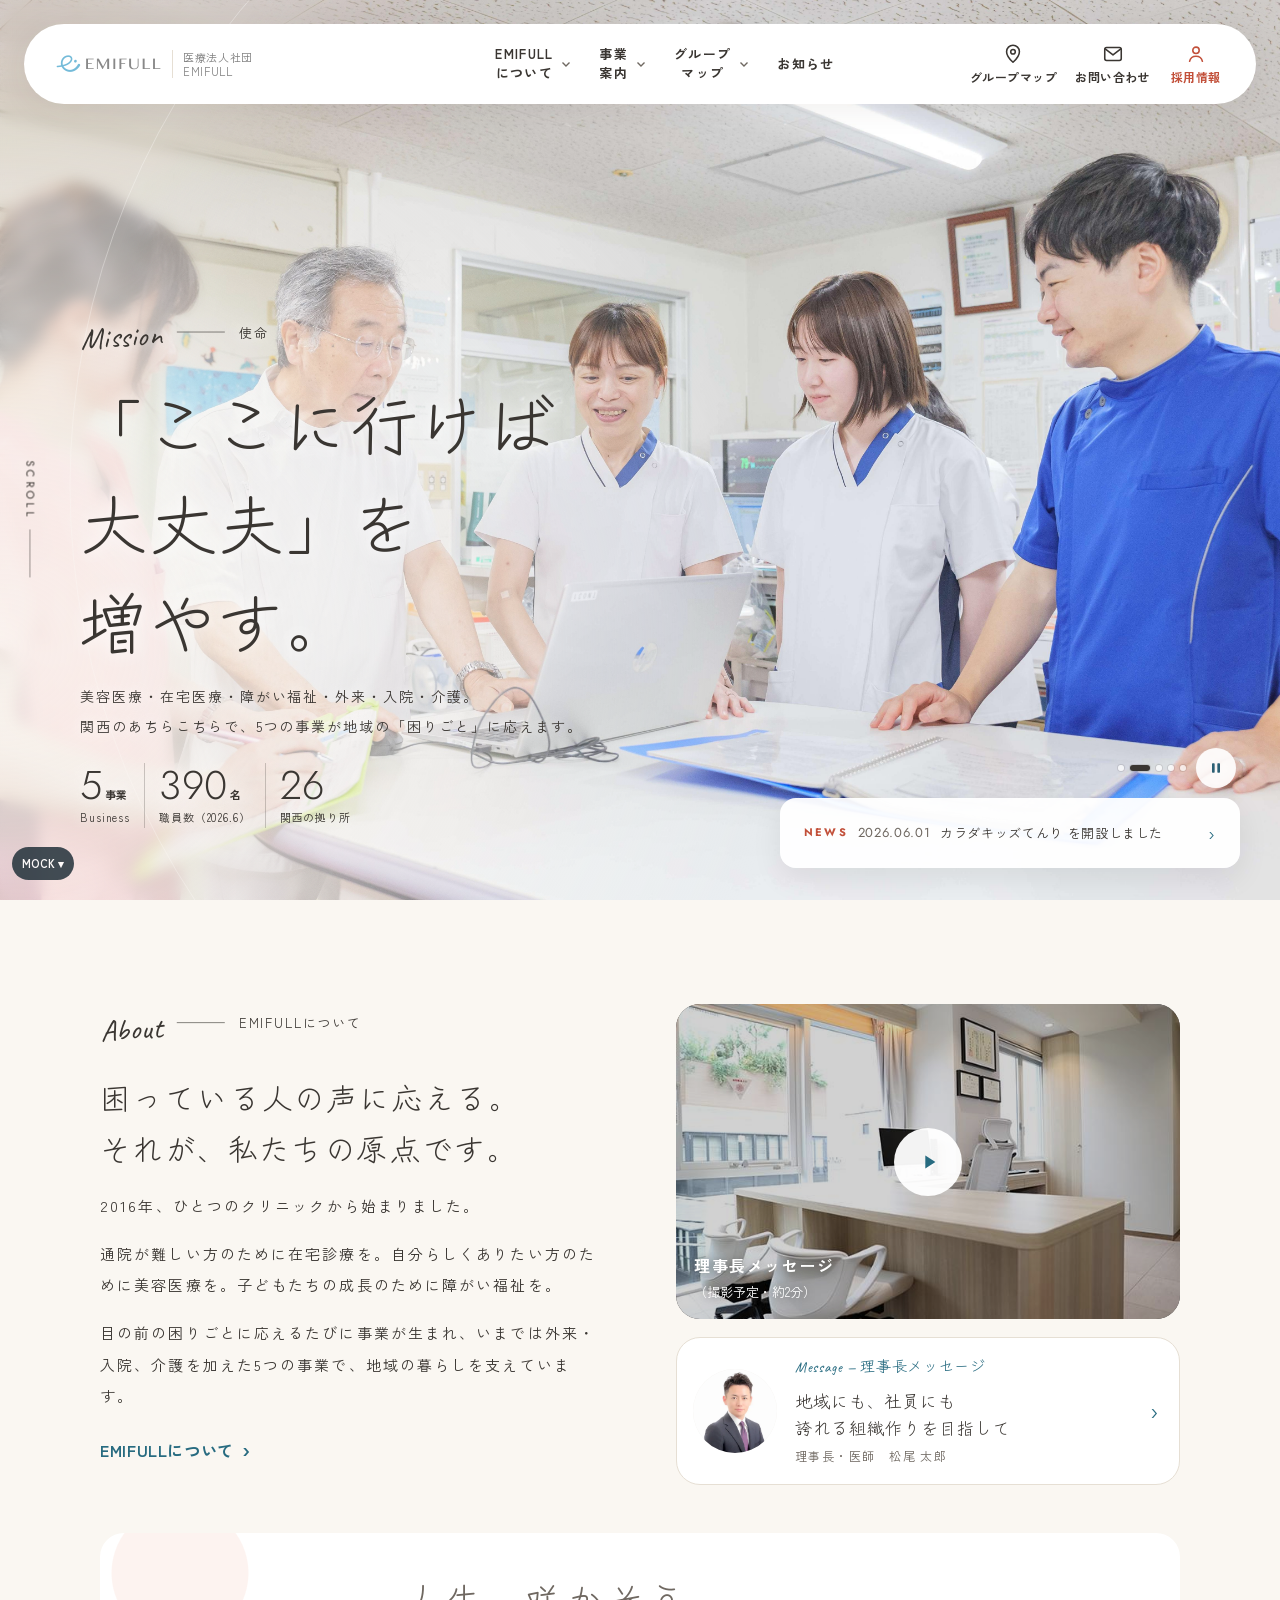
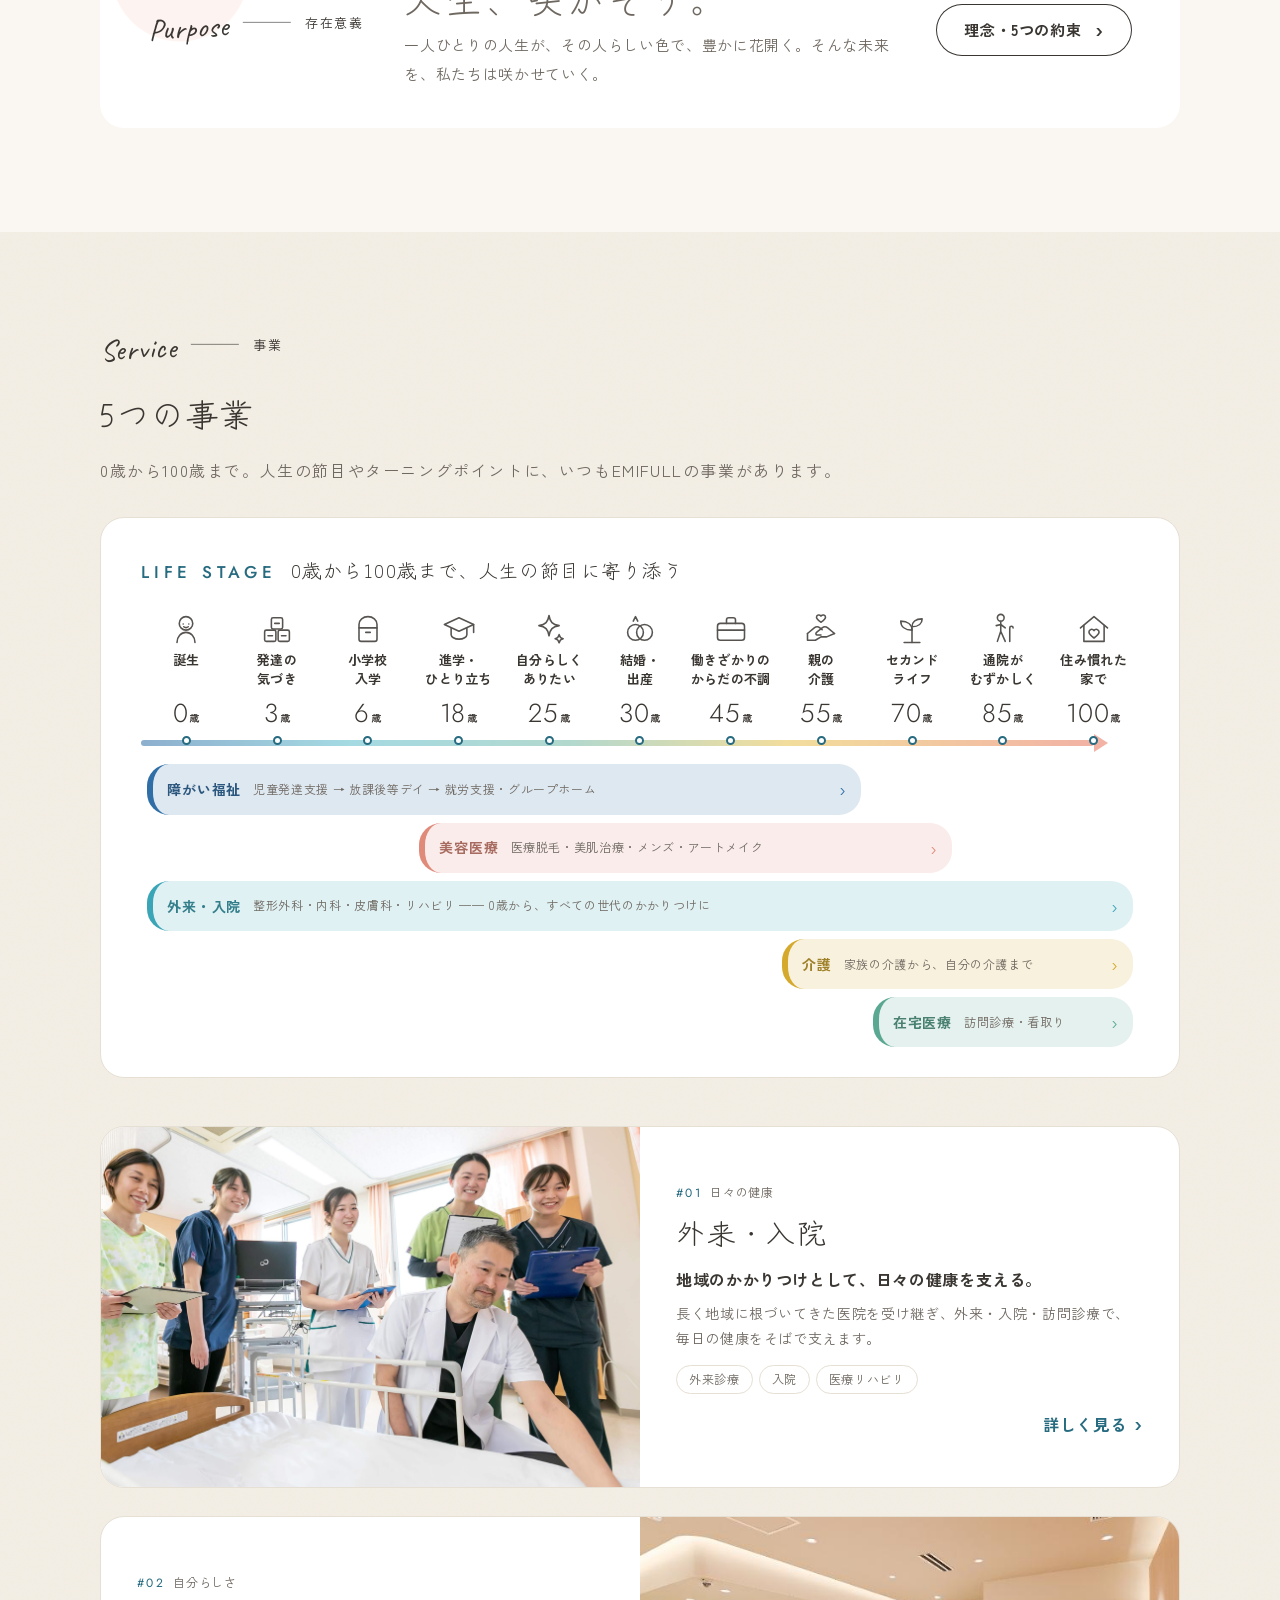
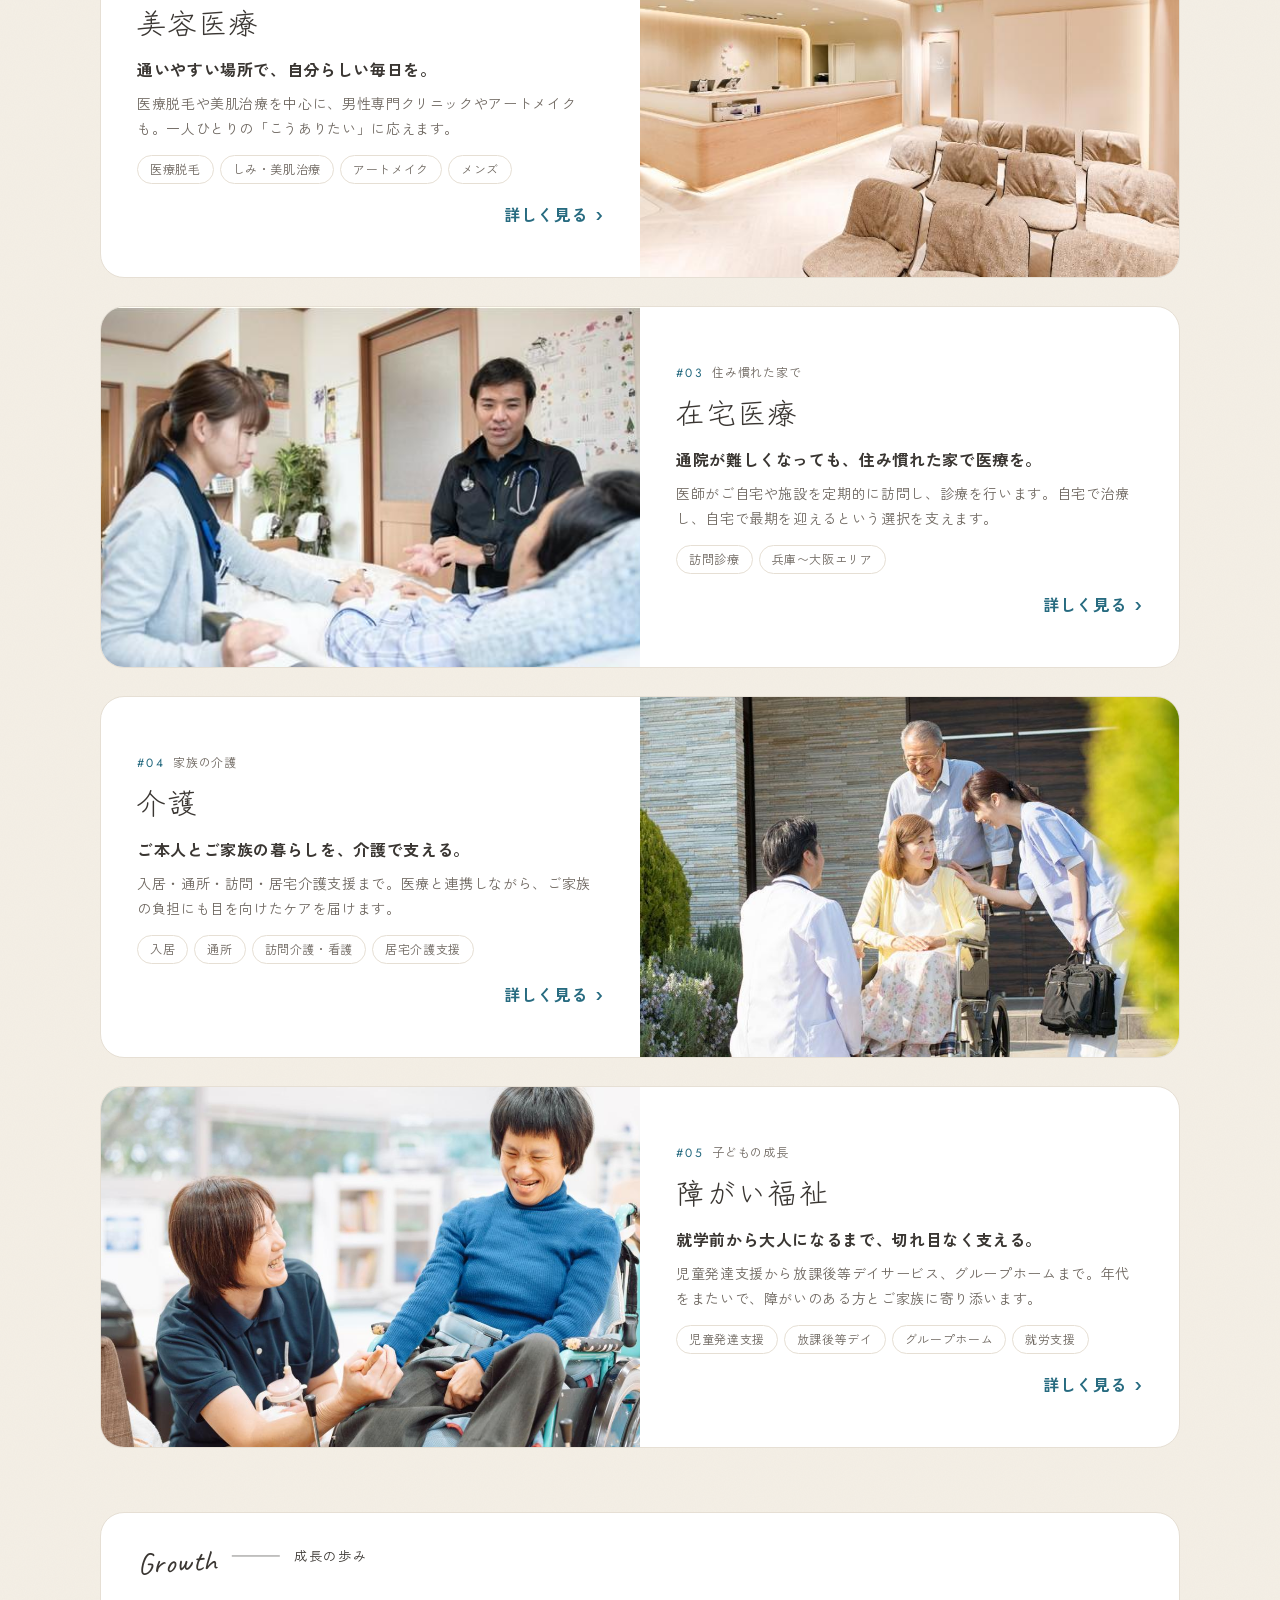
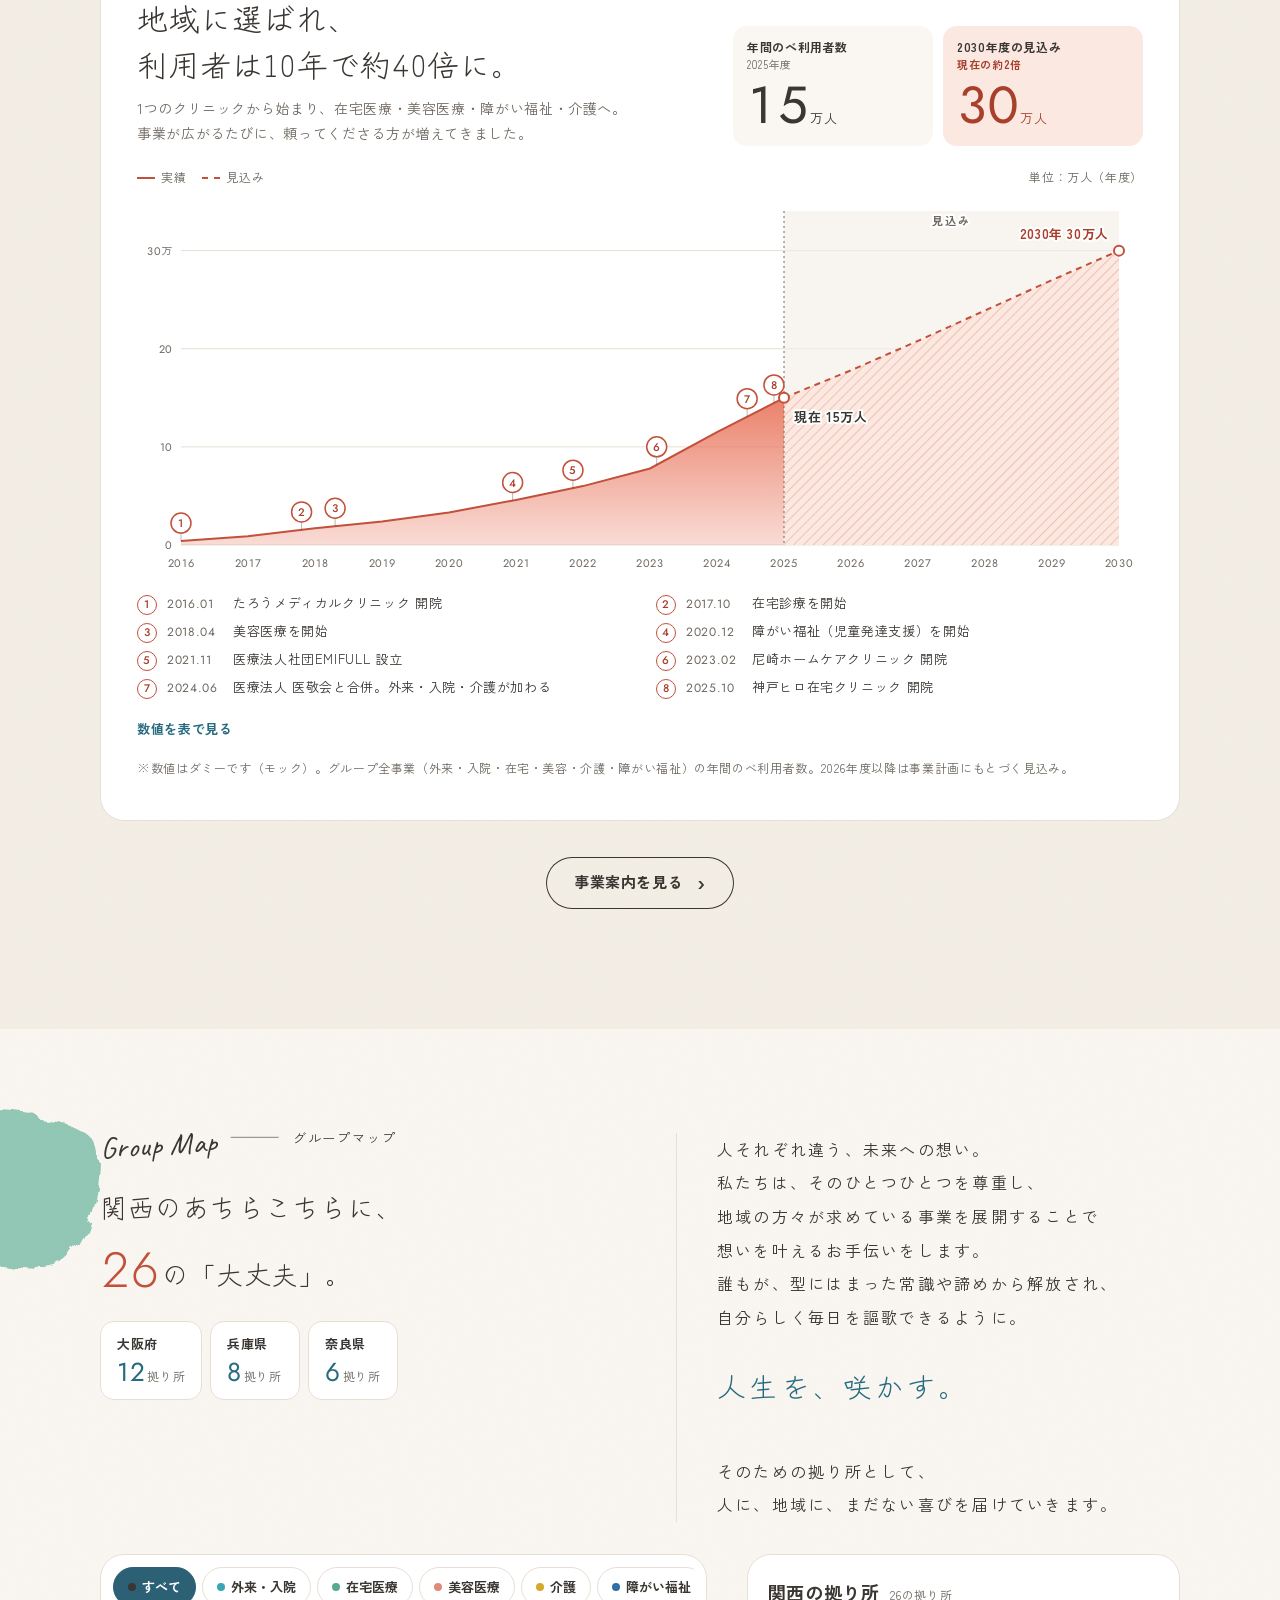
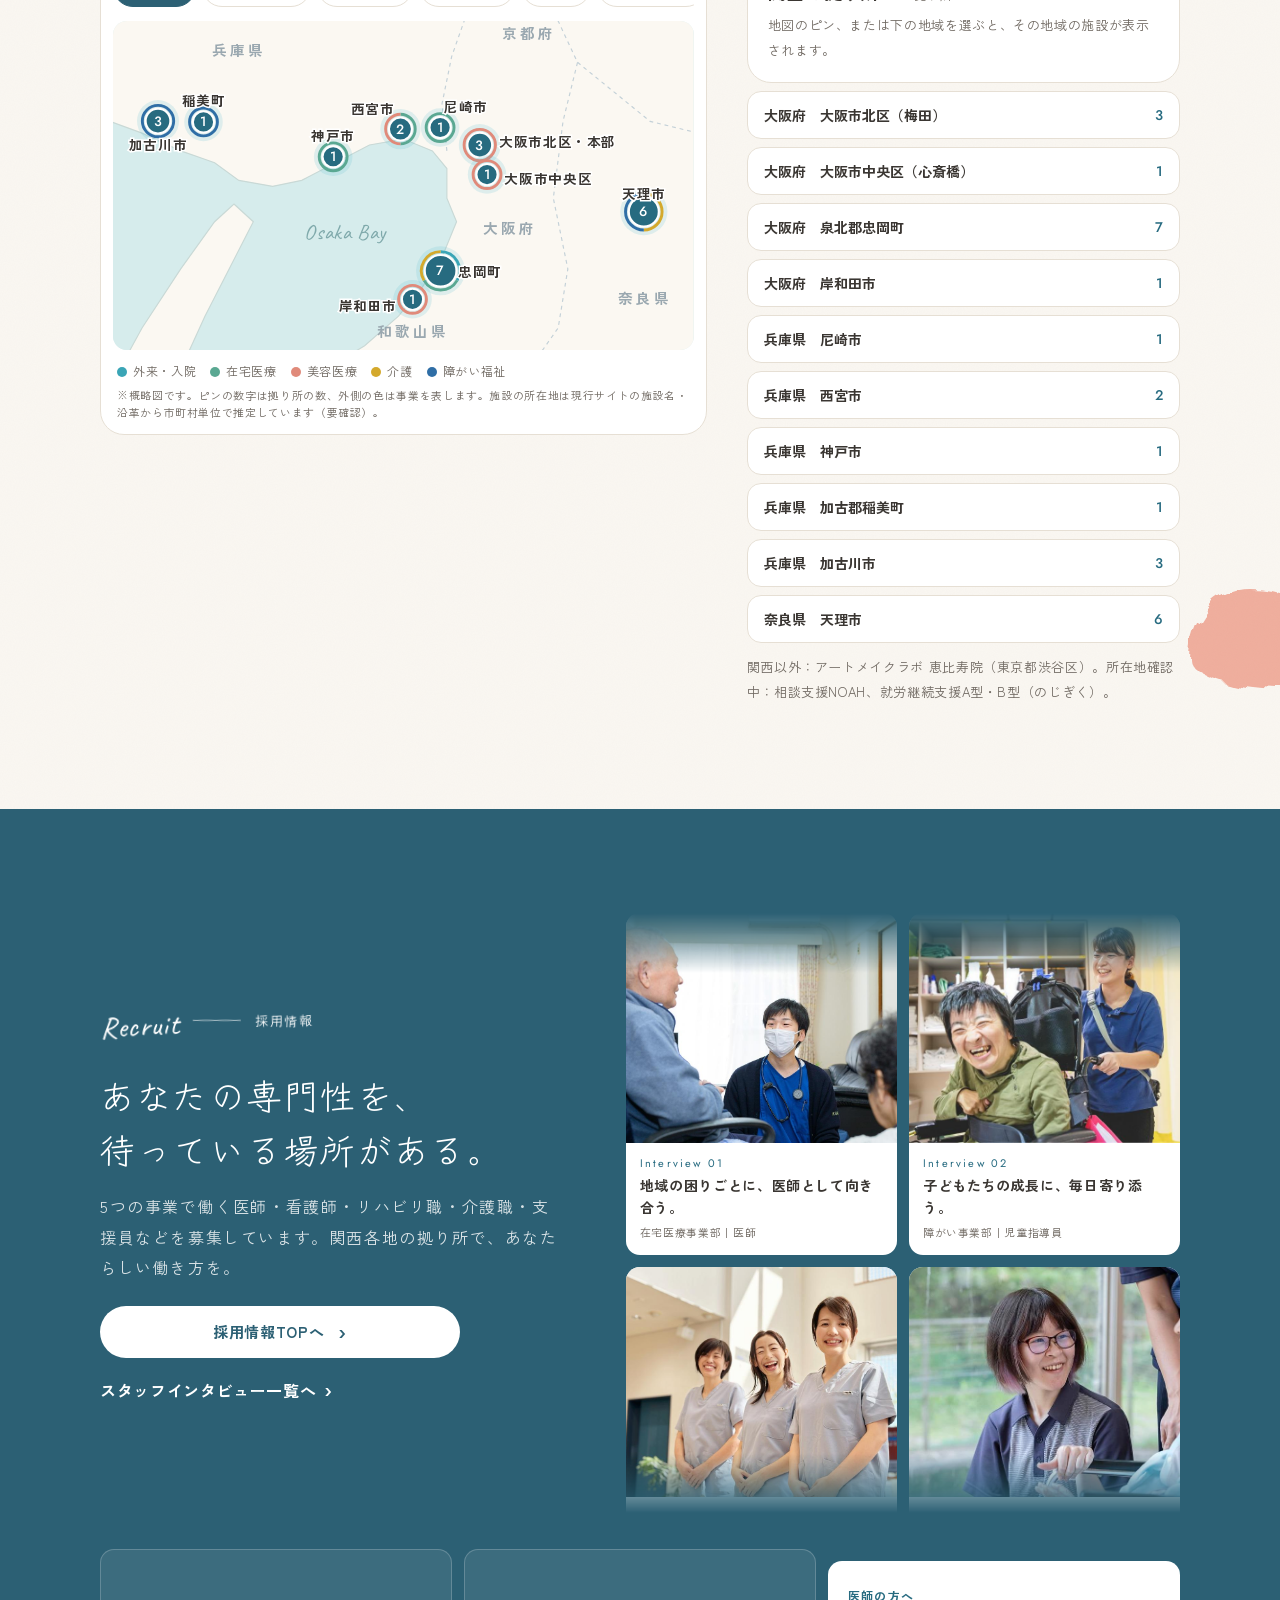
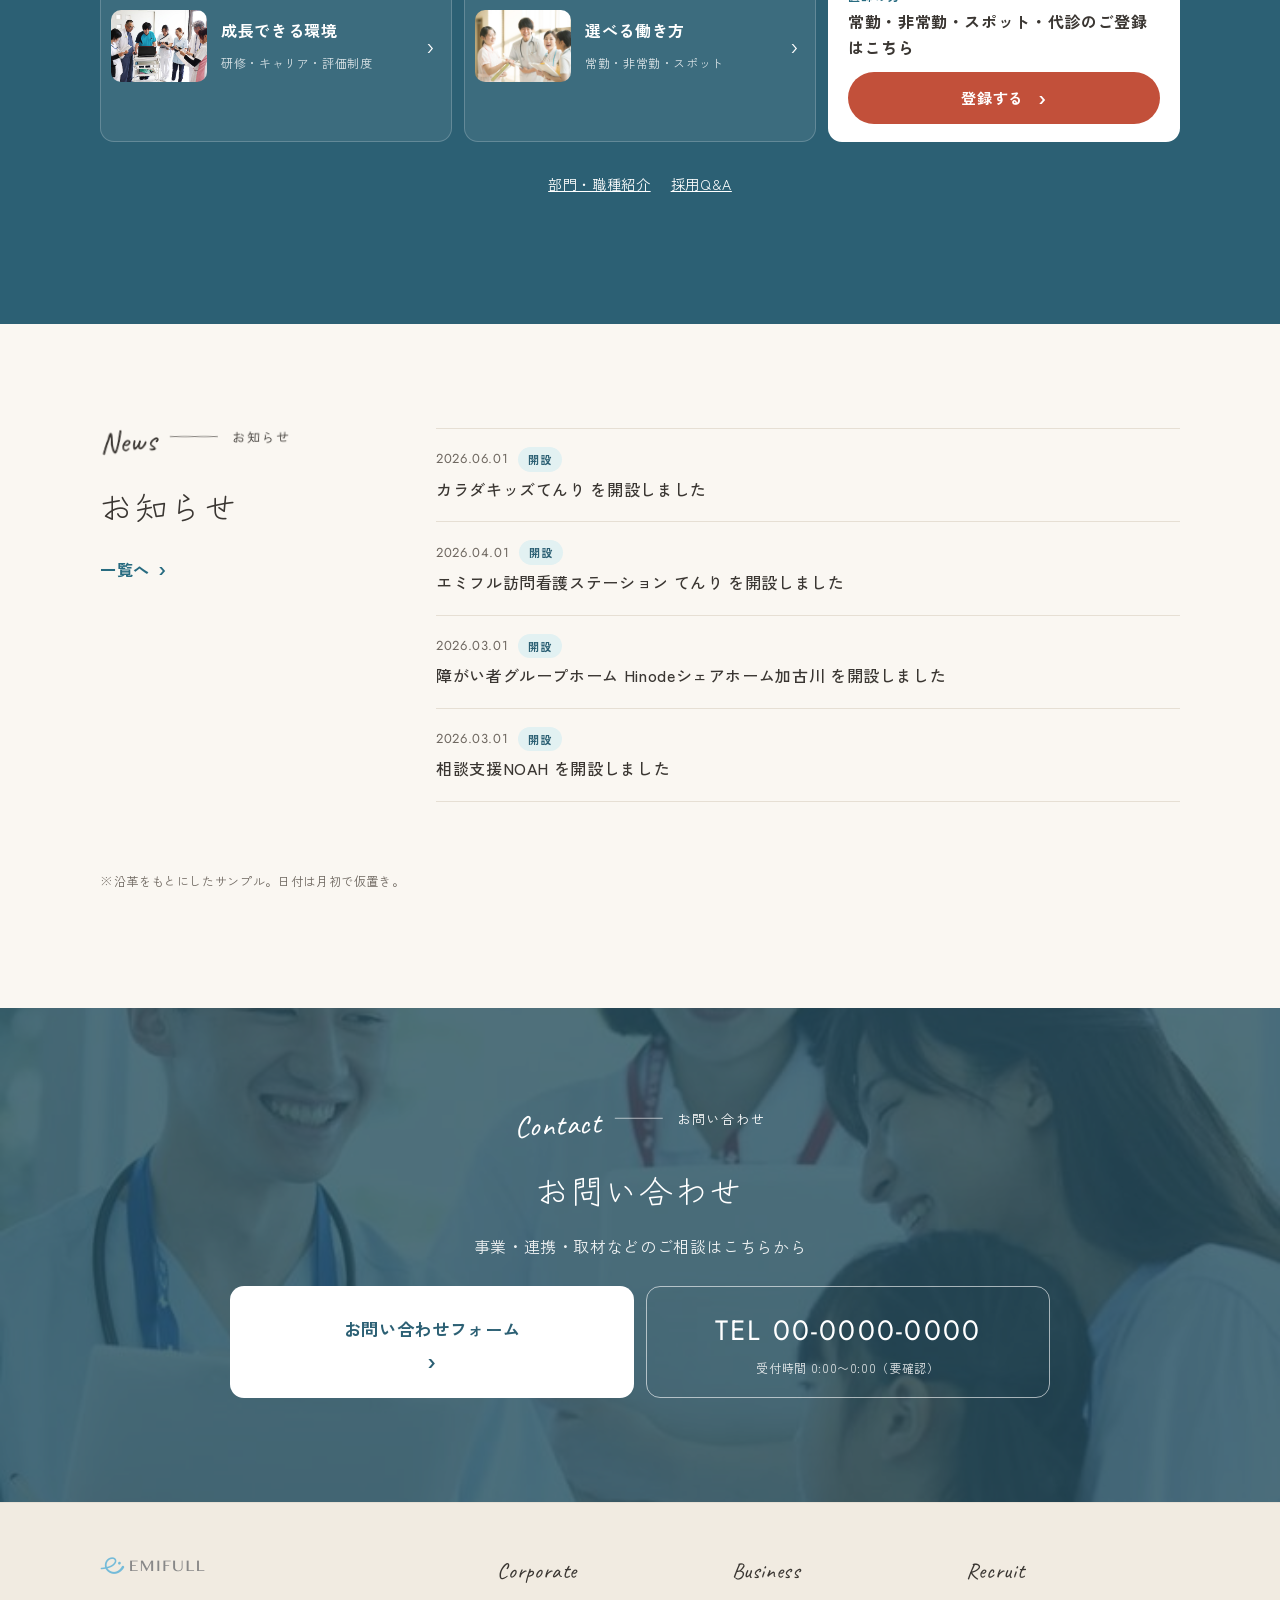
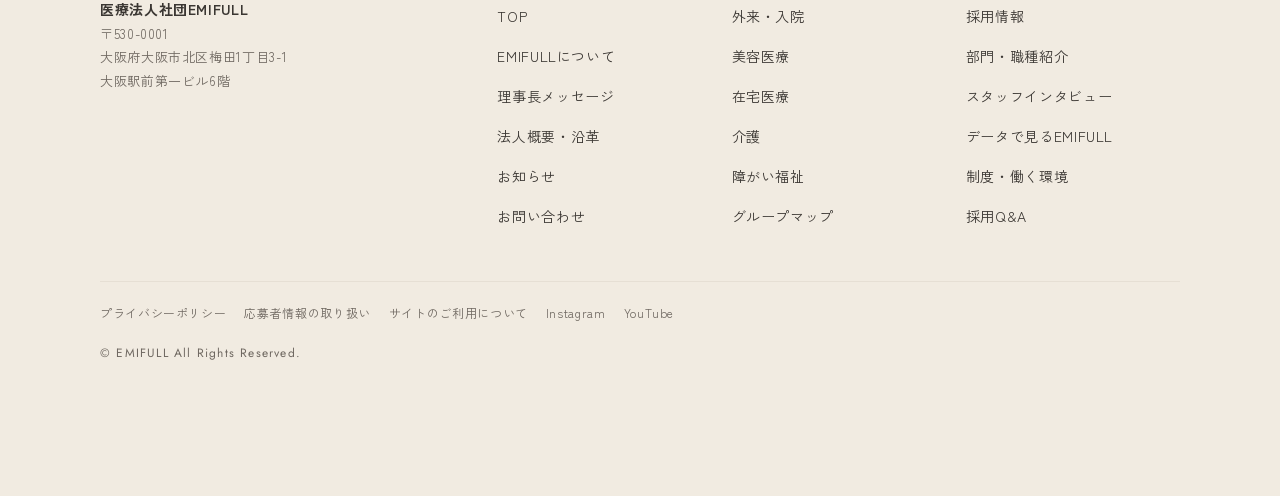
==== commit ce4045b1: "Add files via upload" ====
--- a/index.html
+++ b/index.html
@@ -60,8 +60,8 @@
             <span class="ceo-video__cap"><b>理事長メッセージ</b>（撮影予定・約2分）</span>
           </button>
           <a class="ceo-card" href="about.html#message">
-            <img src="img/ceo.webp" alt="理事長 松尾 太郎" loading="lazy">
-            <span><small>Message — 理事長メッセージ</small><b>地域にも、社員にも<br>誇れる組織作りを目指して</b><em>理事長　松尾 太郎</em></span>
+            <img src="img/ceo.webp" alt="理事長・医師 松尾 太郎" loading="lazy">
+            <span><small>Message — 理事長メッセージ</small><b>地域にも、社員にも<br>誇れる組織作りを目指して</b><em>理事長・医師　松尾 太郎</em></span>
           </a>
         </div>
       </div>
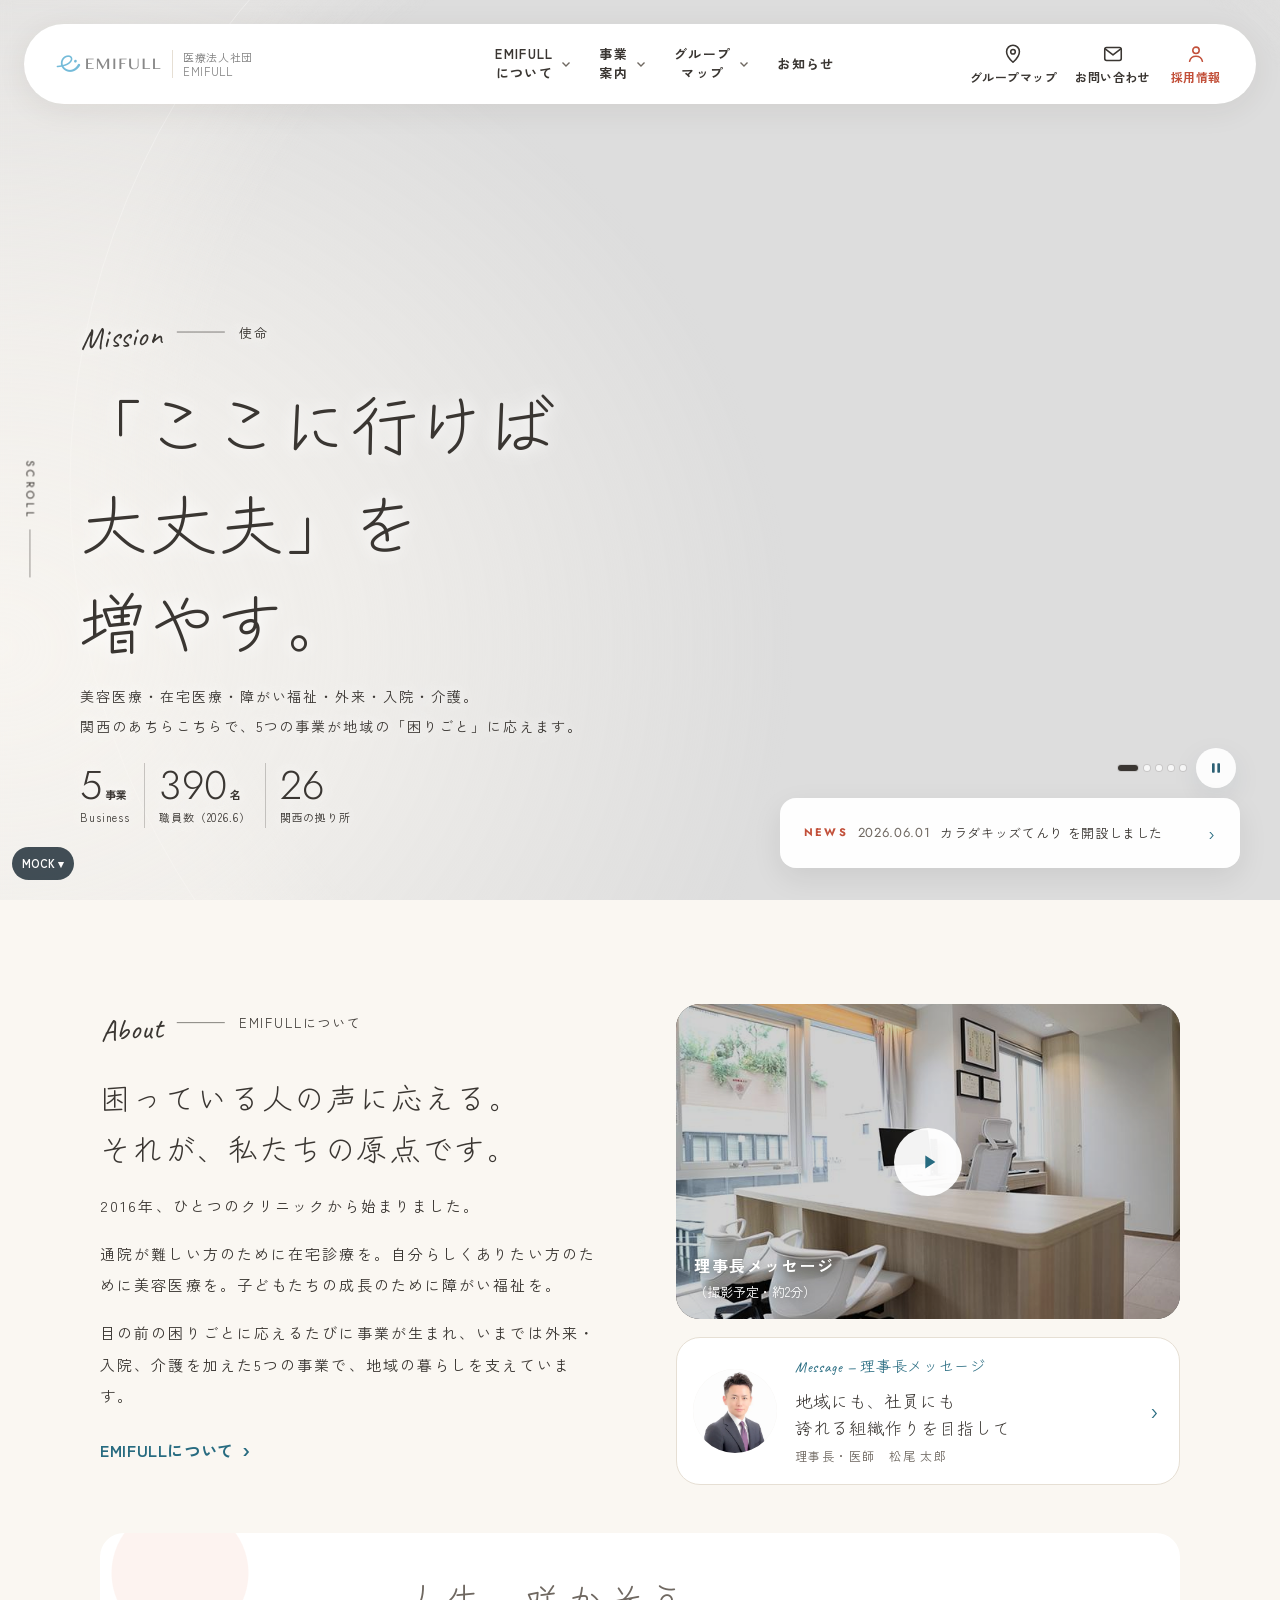
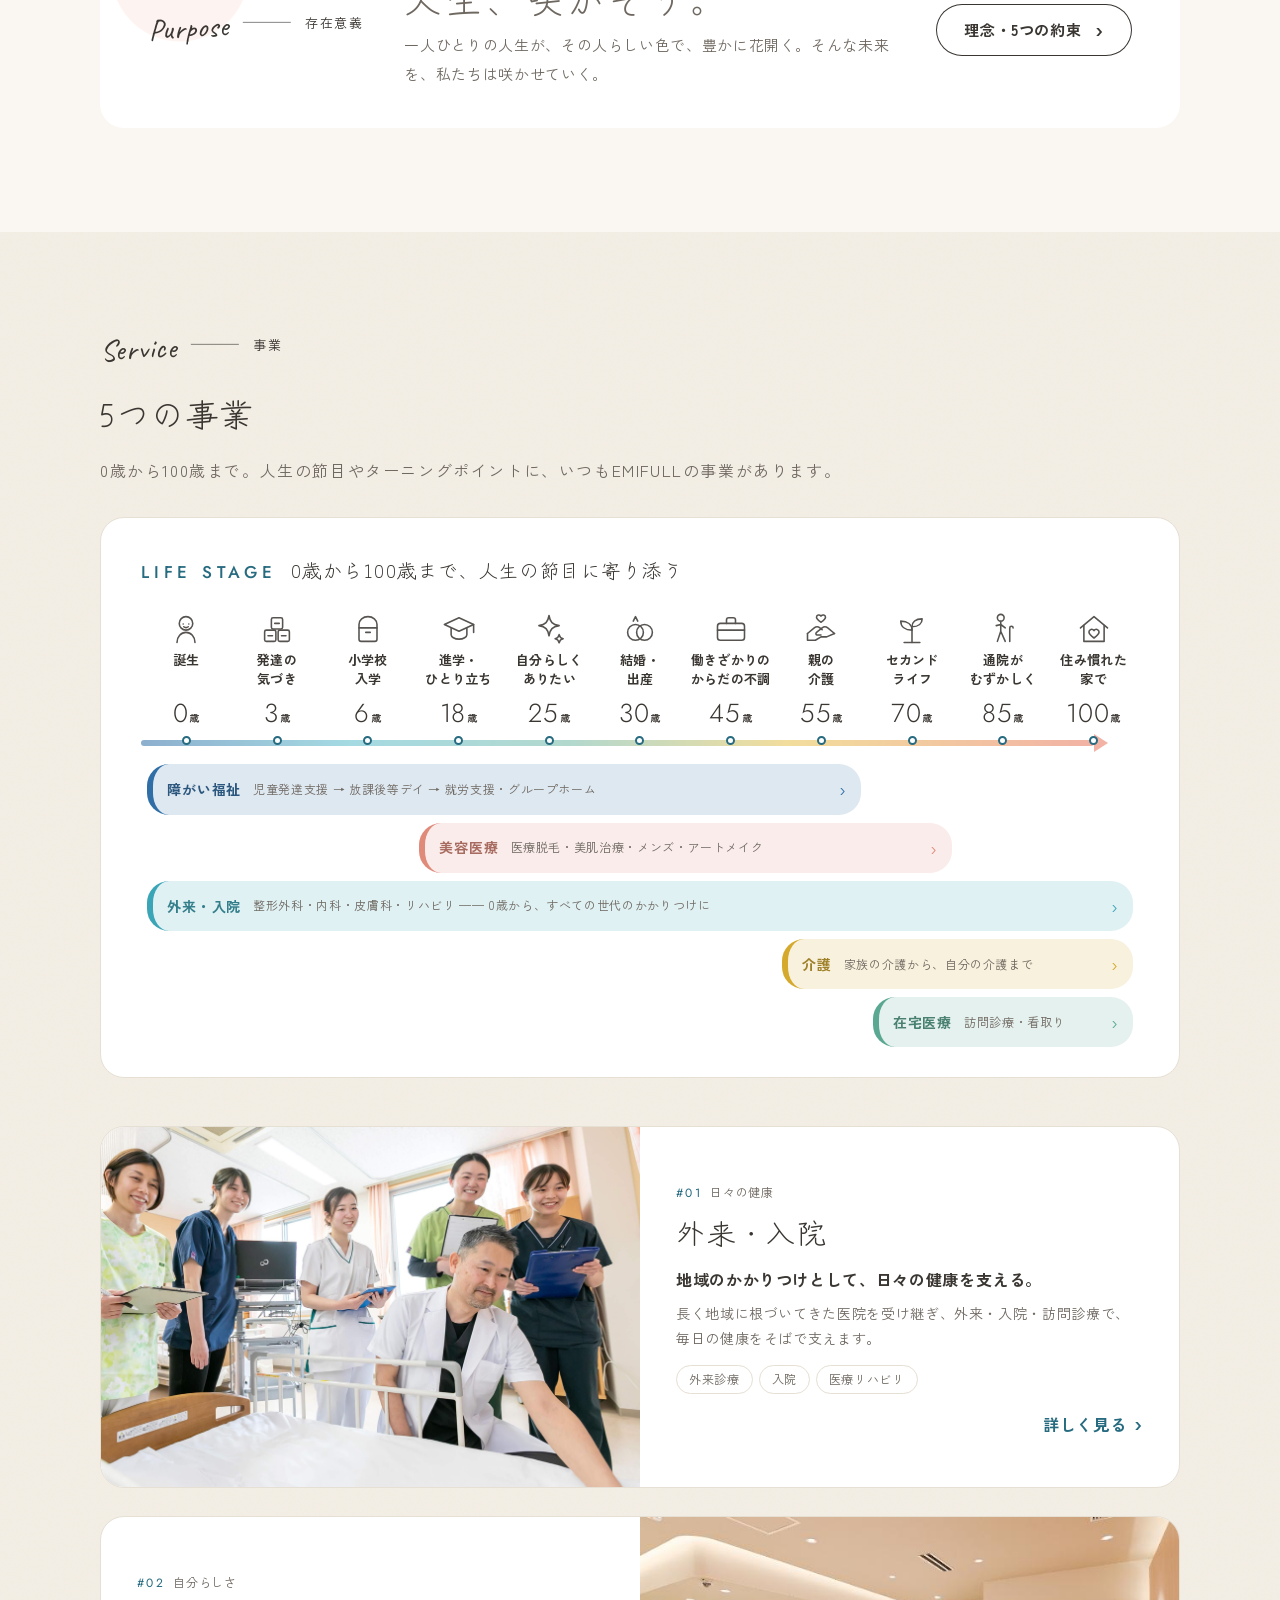
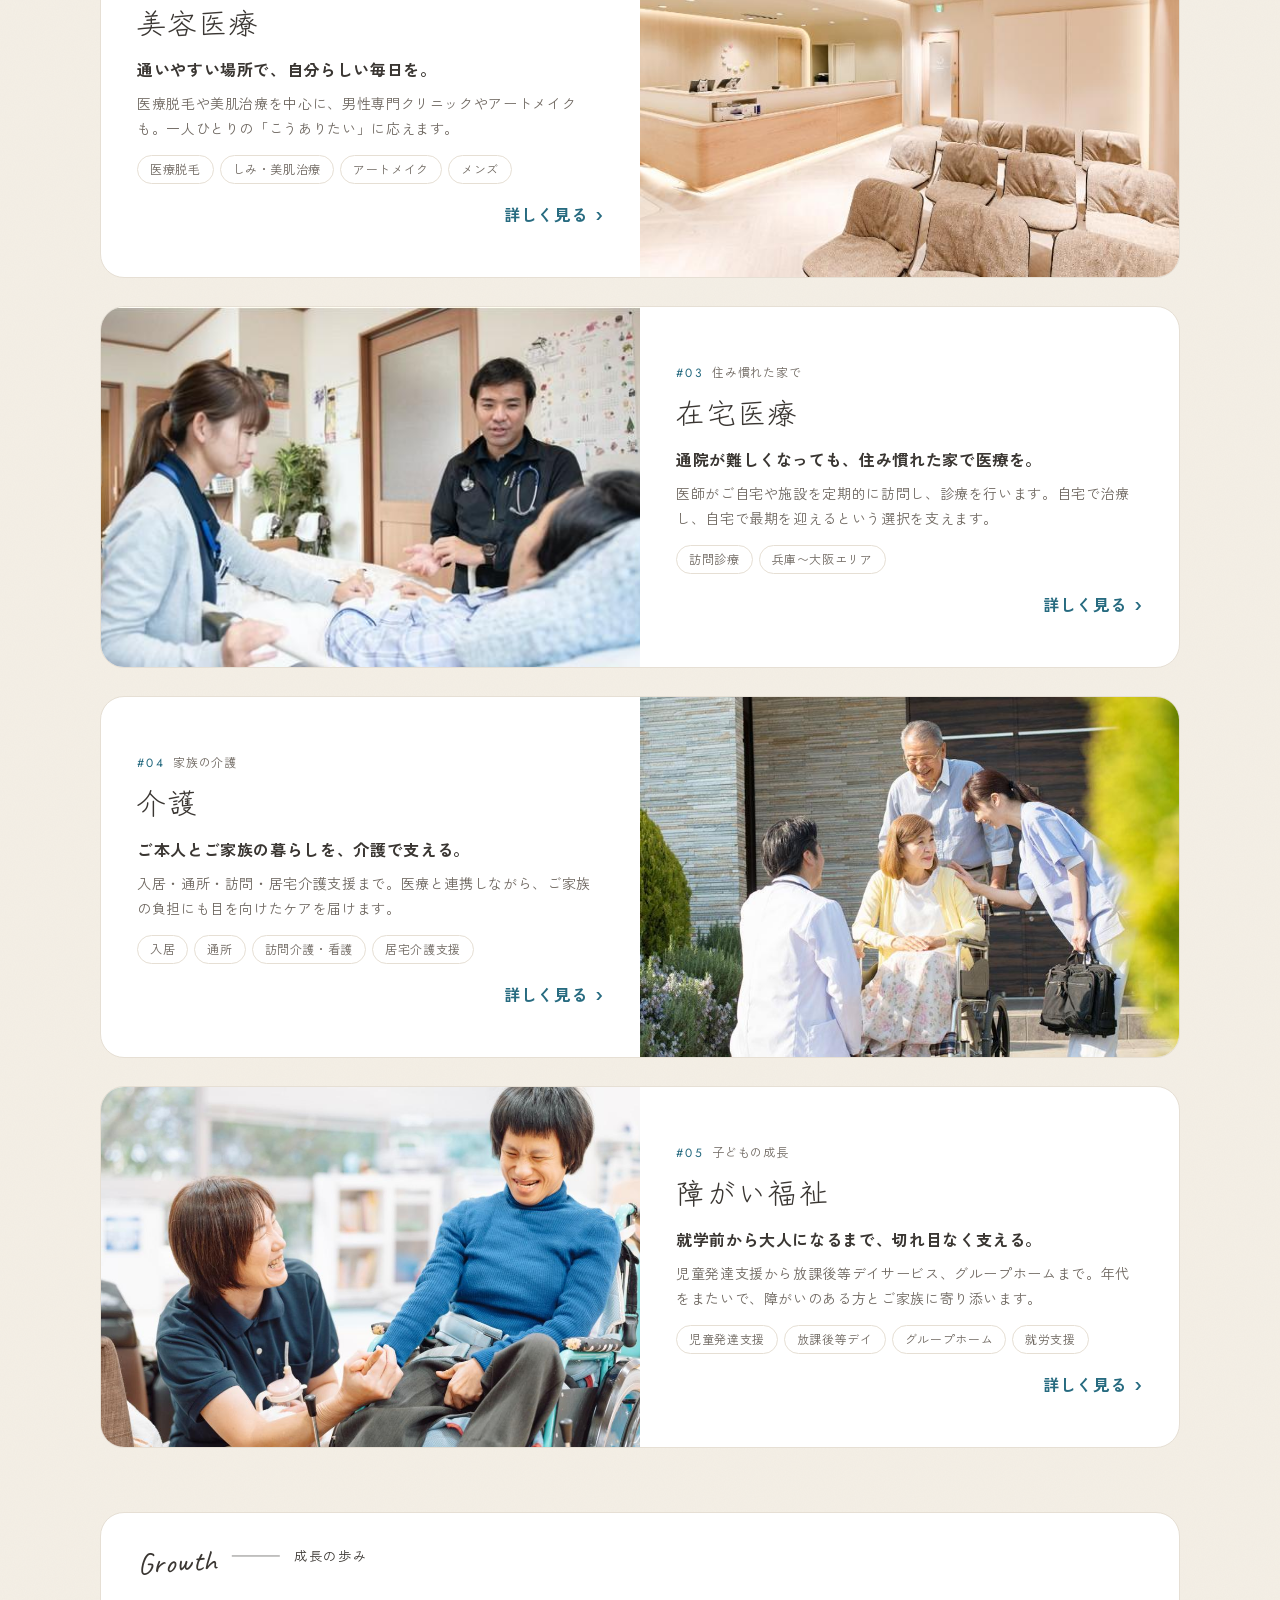
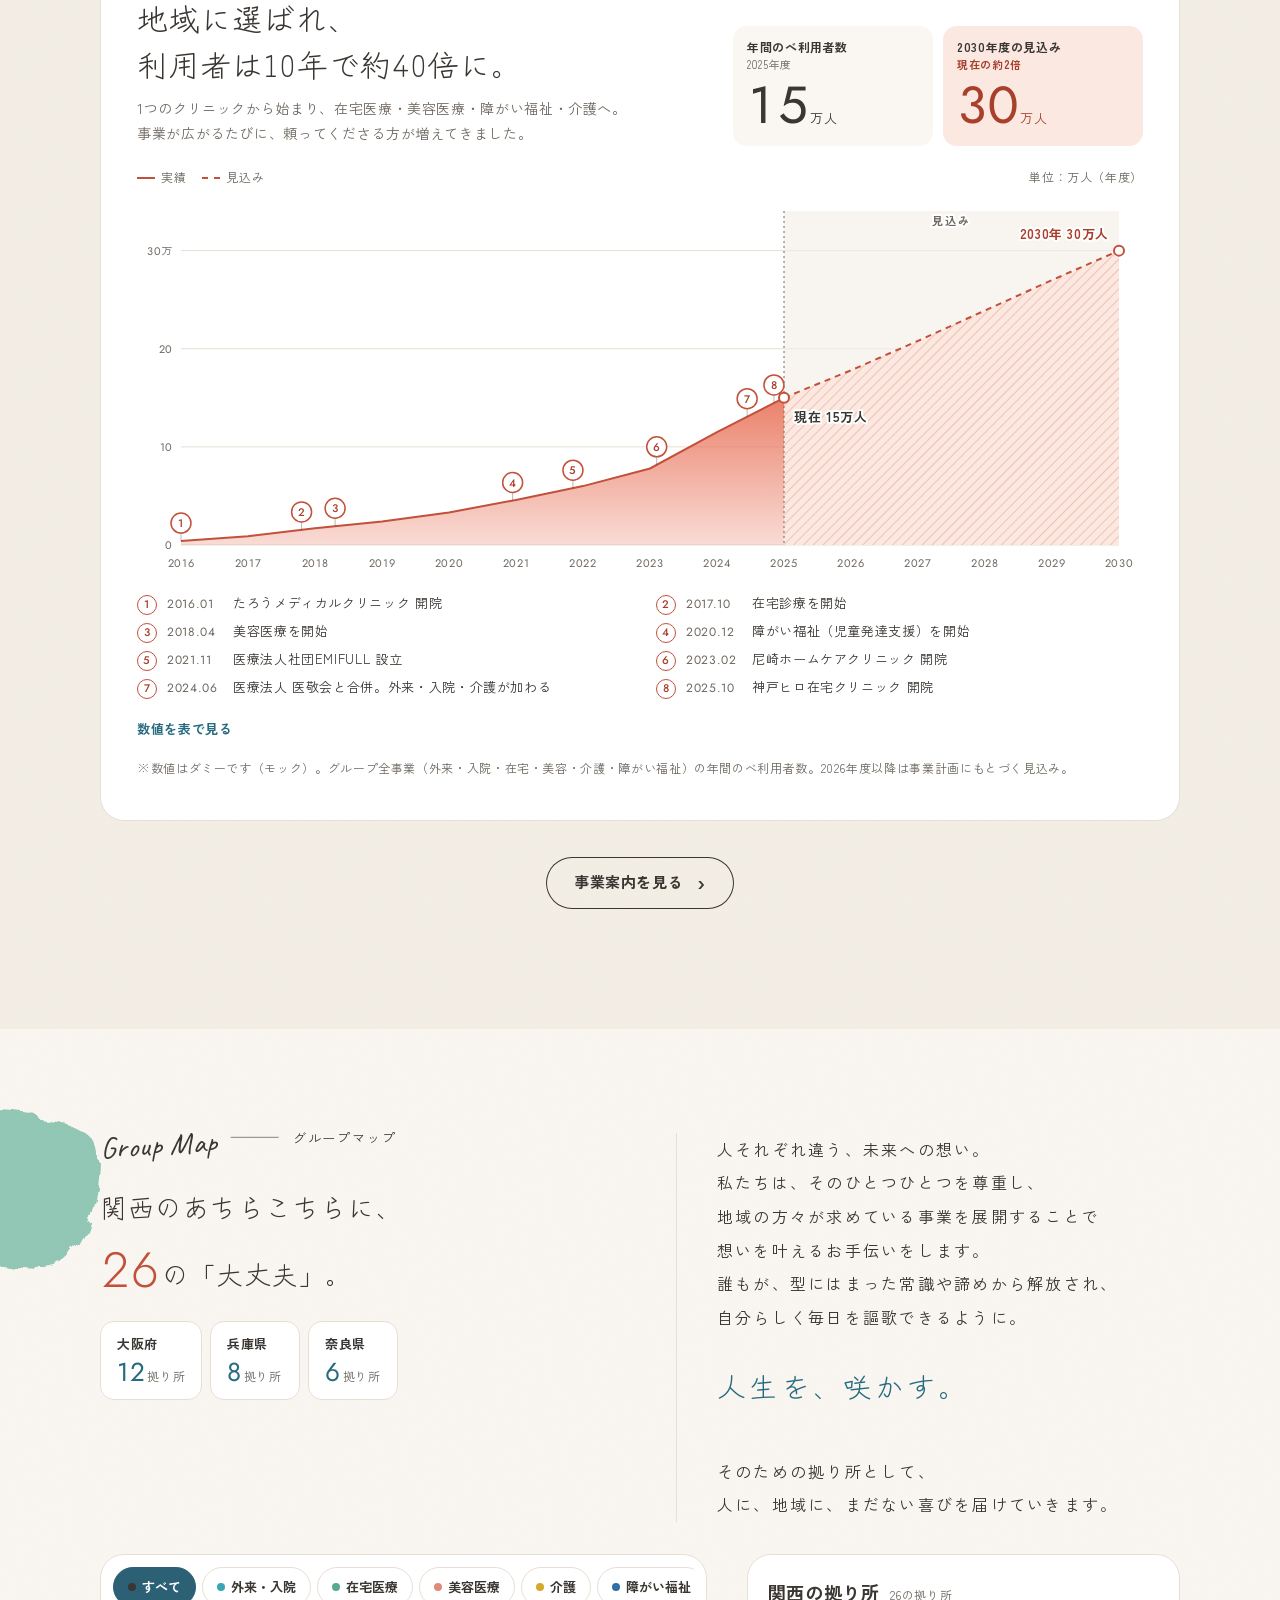
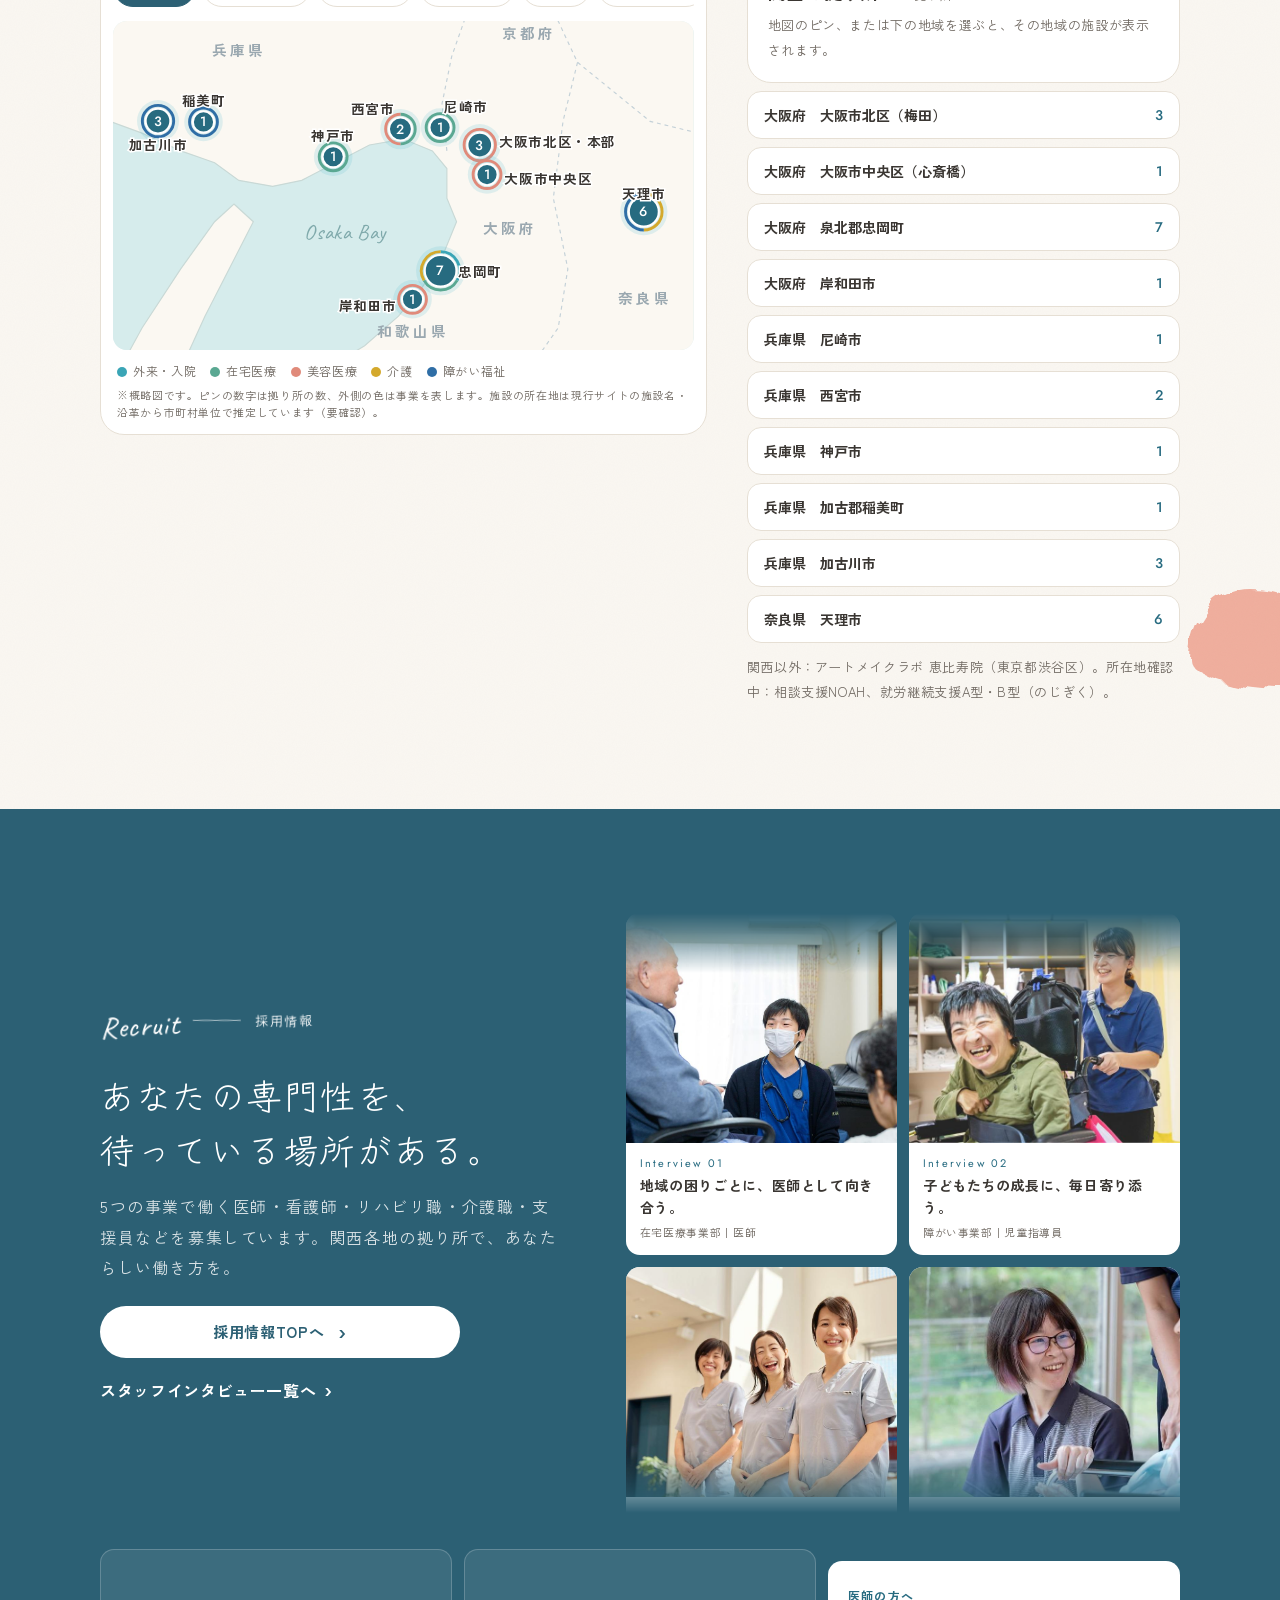
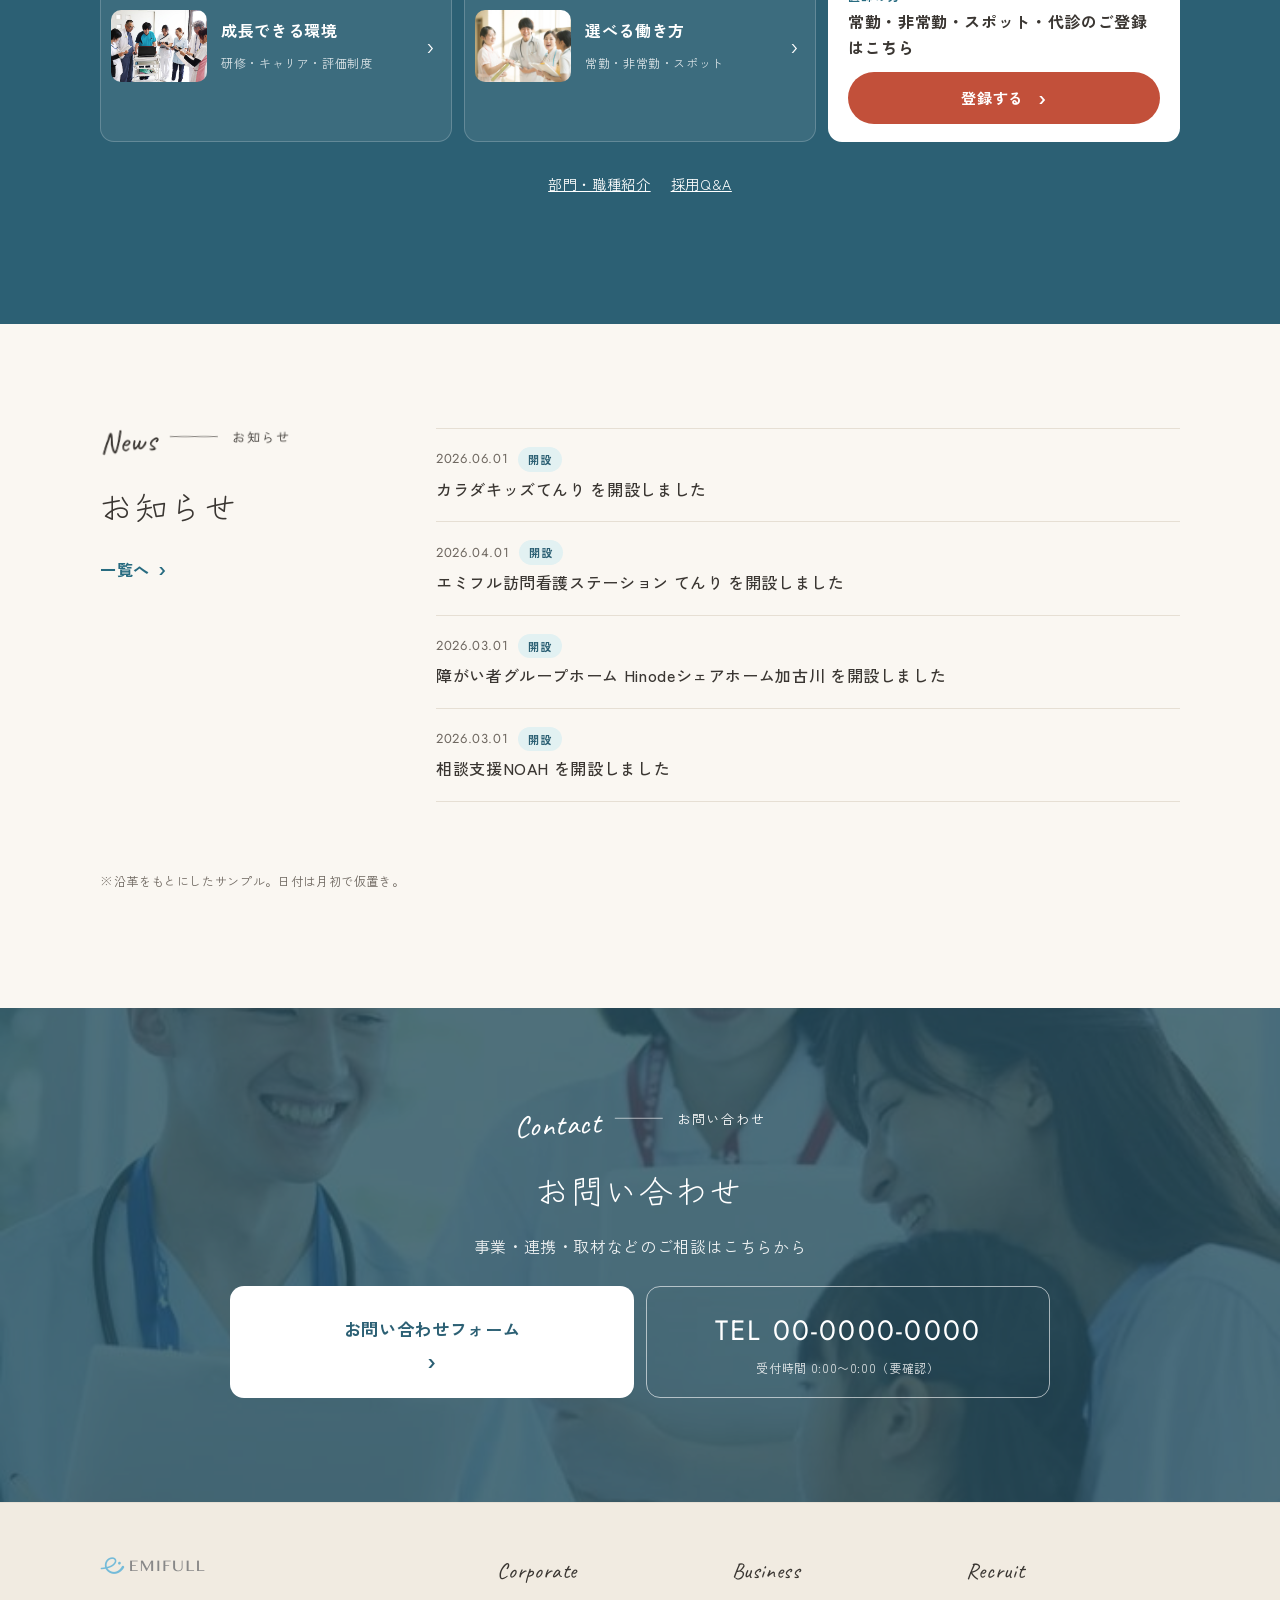
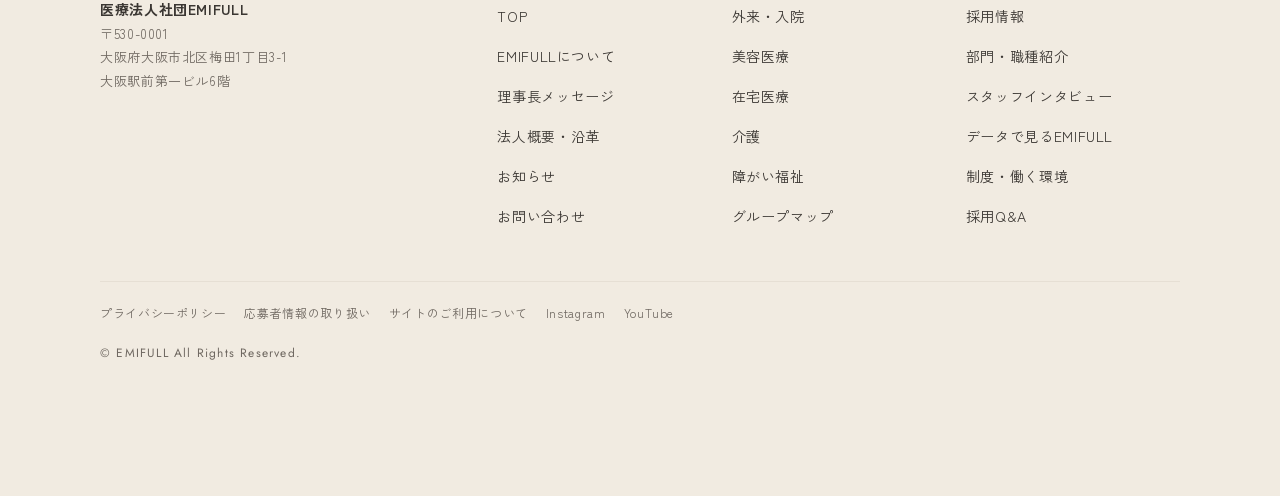
==== commit 98bc520c: "Add files via upload" ====
--- a/index.html
+++ b/index.html
@@ -14,7 +14,7 @@
   <!-- 1 MV（参考サイトの構成：全面スライド＋すりガラス＋円レンズ／手書きコピーが1文字ずつ） -->
   <section class="mv" data-mv aria-label="メインビジュアル" data-req="MV：Missionをキャッチに／円レンズで「ここ」にピントが合う演出">
     <div class="mv__slides">
-      <div class="mv__slide"><img src="img/ward-team.jpg" alt="病棟で患者を囲む医療チーム" fetchpriority="high"></div>
+      <div class="mv__slide"><img src="img/mv-team.png" alt="ノートPCを囲んで笑顔で話し合うスタッフたち" fetchpriority="high"></div>
       <div class="mv__slide"><img src="img/station-team.jpg" alt="ナースステーションで話す医療スタッフ" loading="lazy"></div>
       <div class="mv__slide"><img src="img/nurse-child.jpg" alt="子どもの患者と話す看護師" loading="lazy" style="object-position:60% 40%"></div>
       <div class="mv__slide"><img src="img/home-doctor.jpg" alt="ご自宅で患者と話す医師と看護師" loading="lazy" style="object-position:65% 50%"></div>
